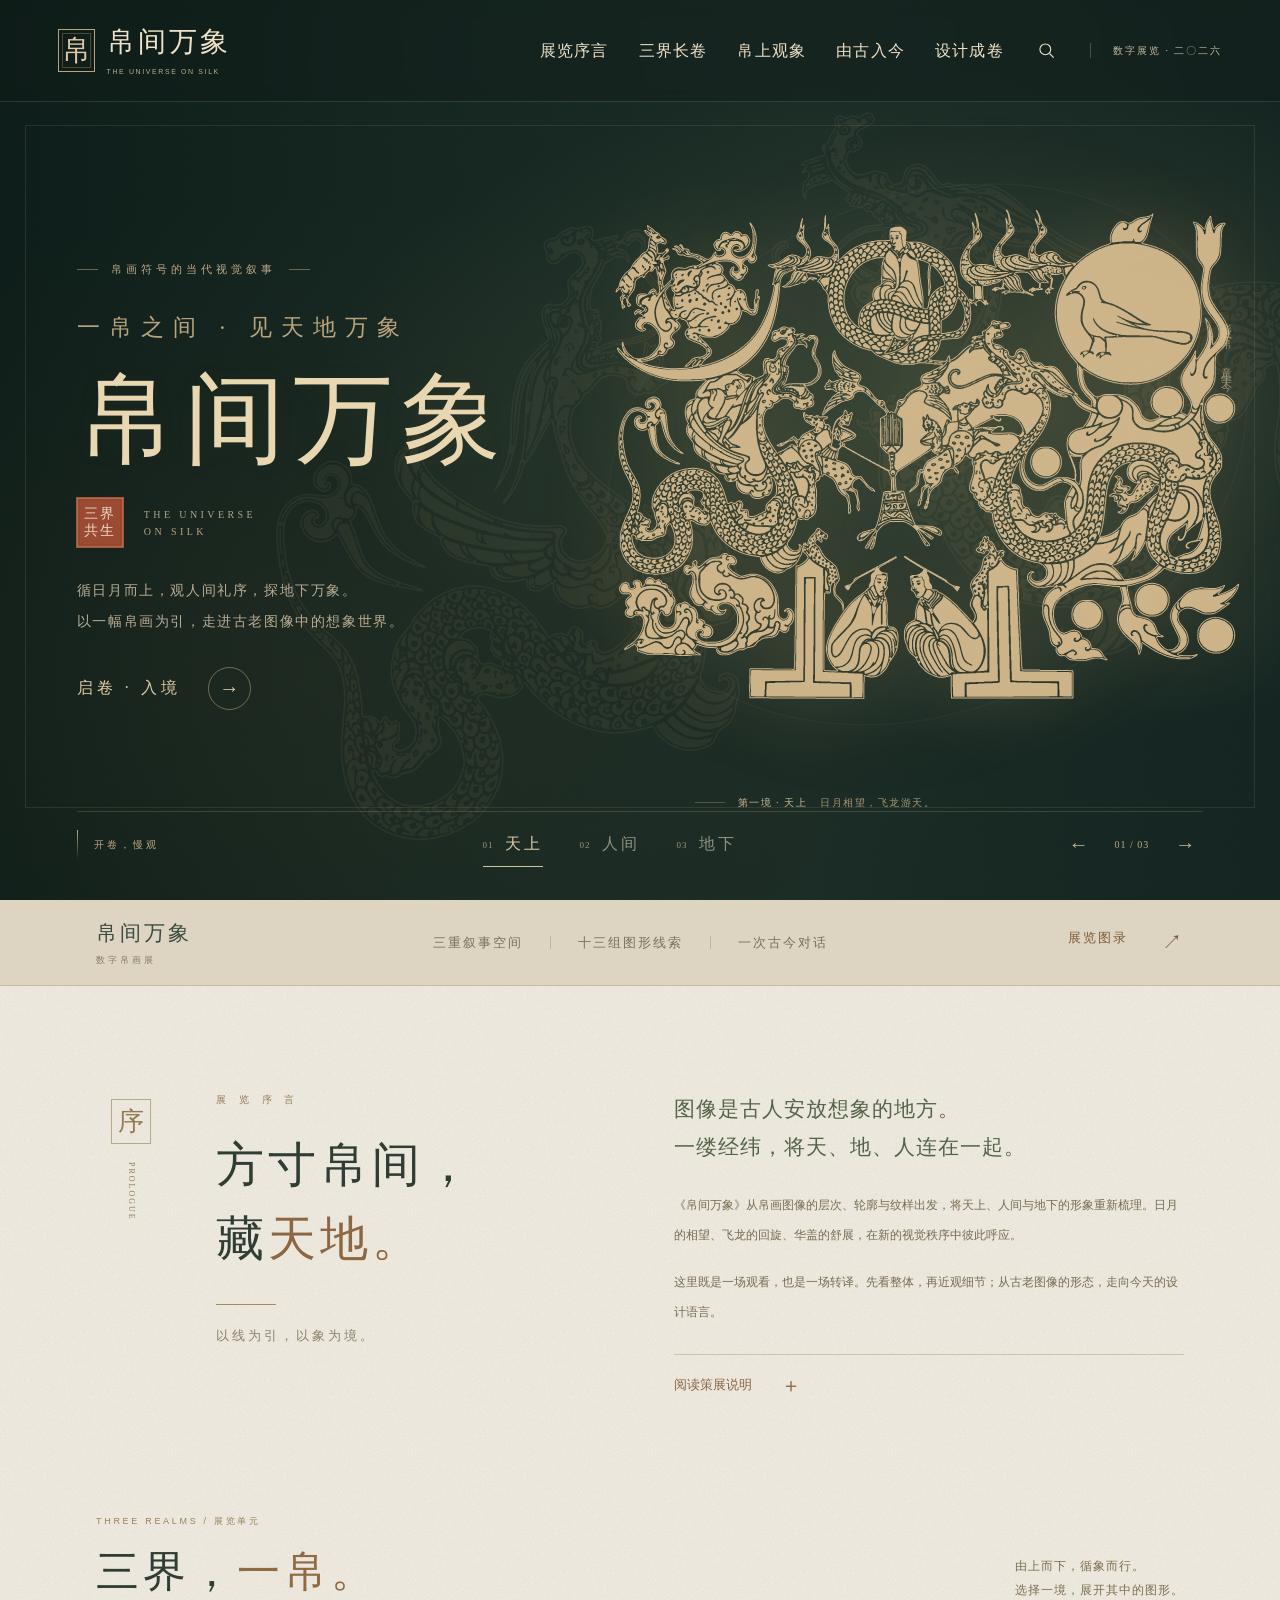
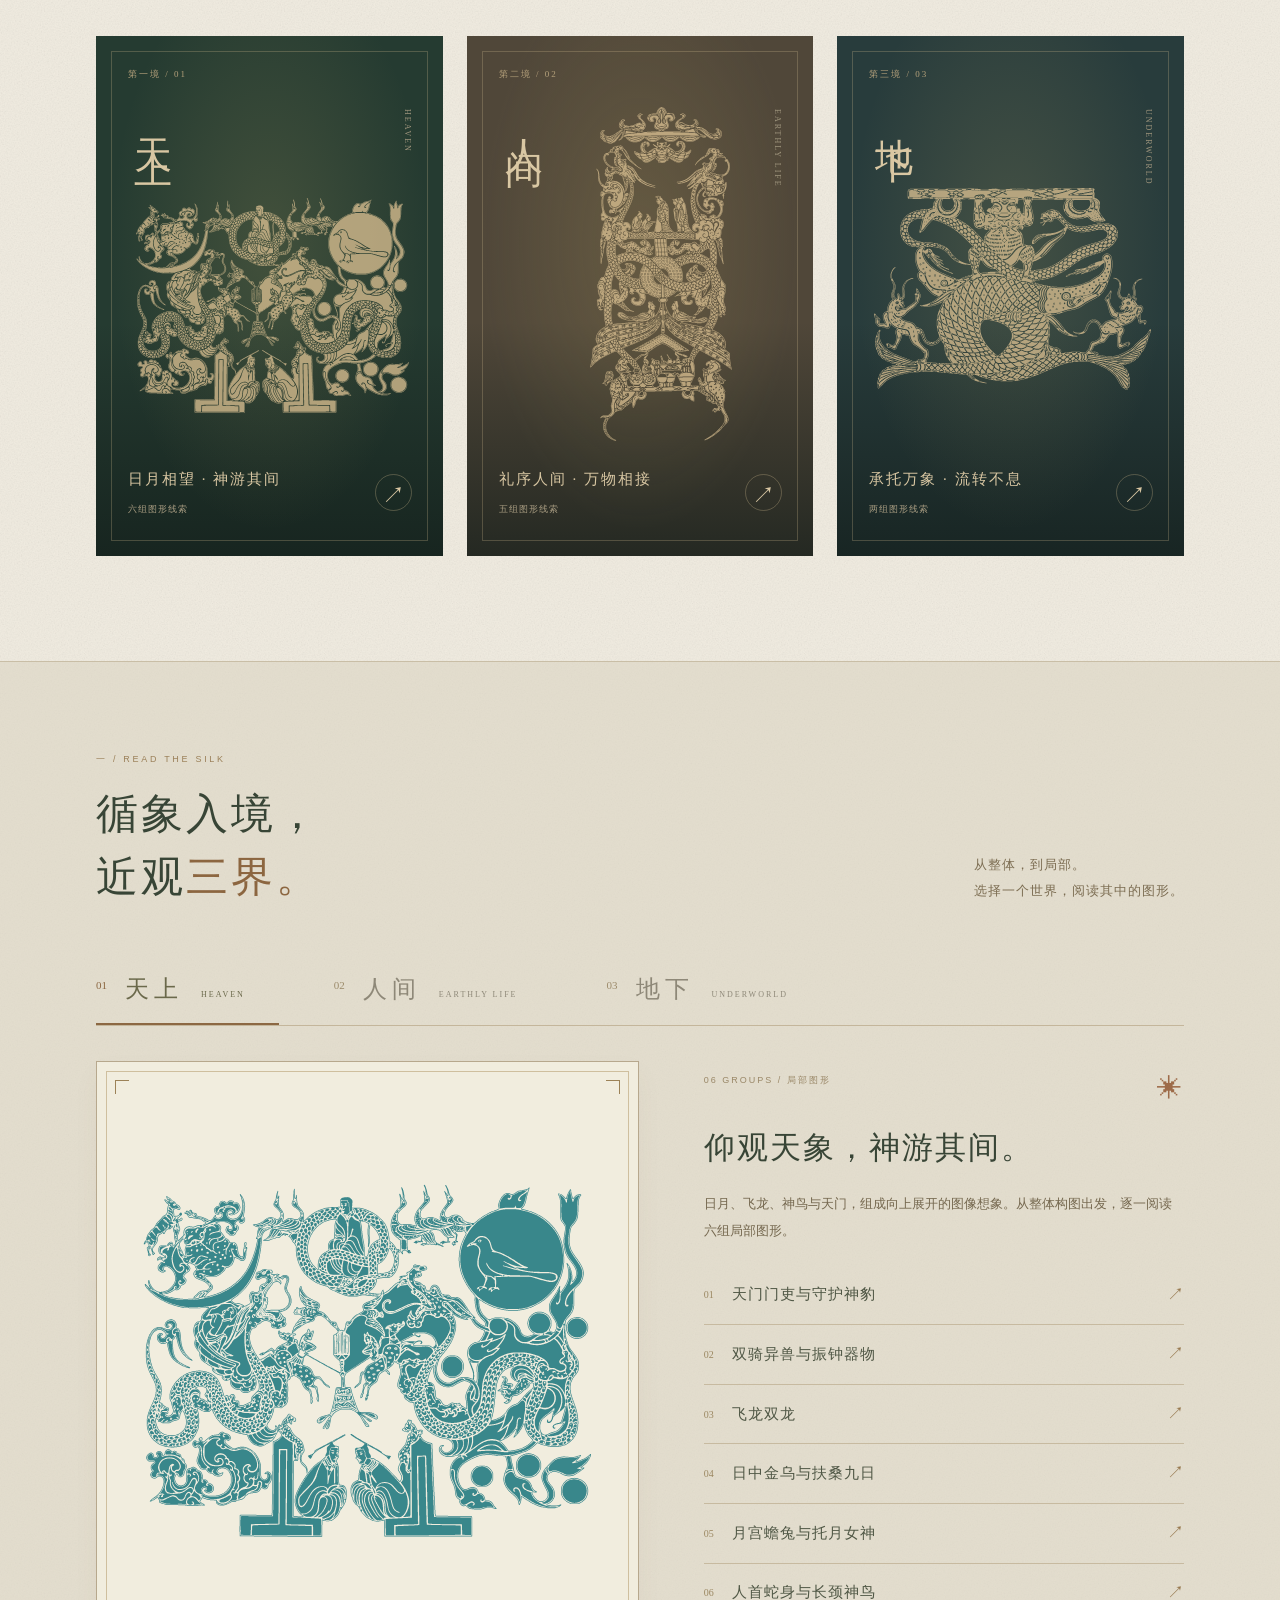
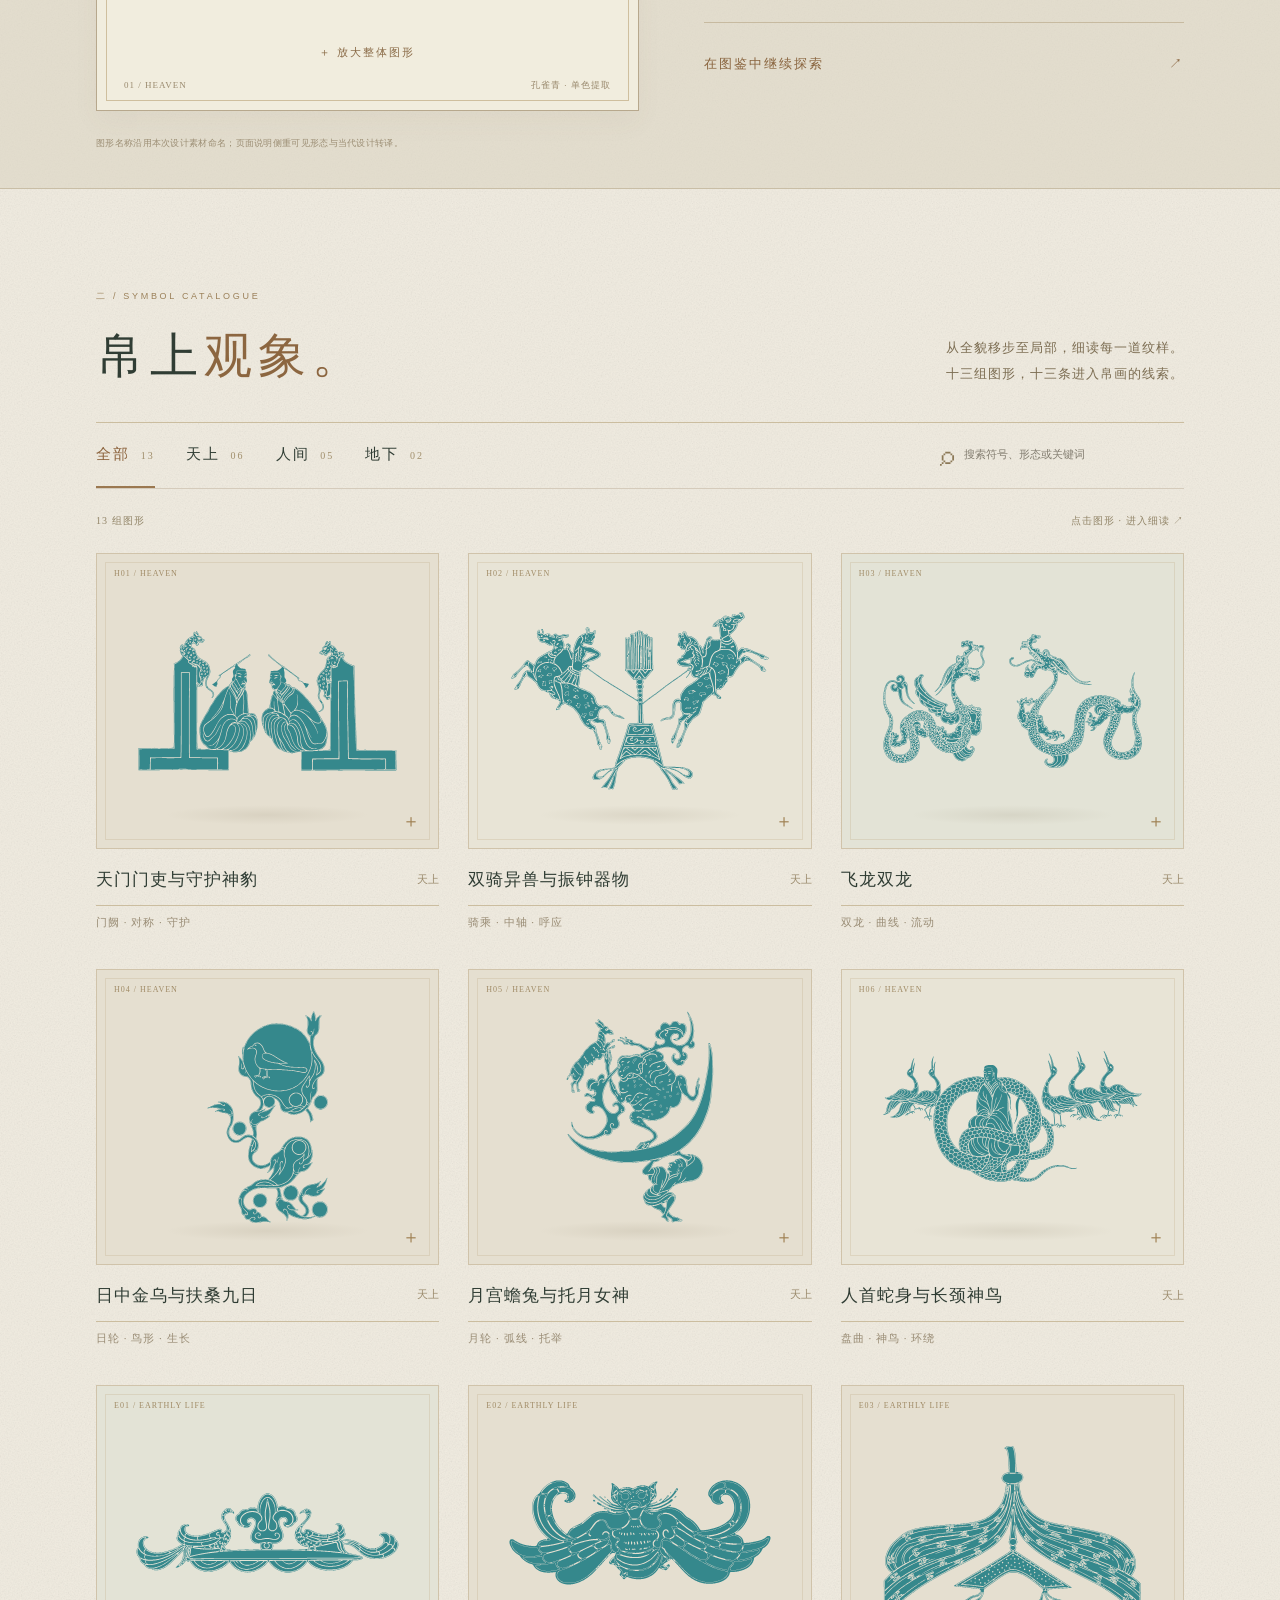
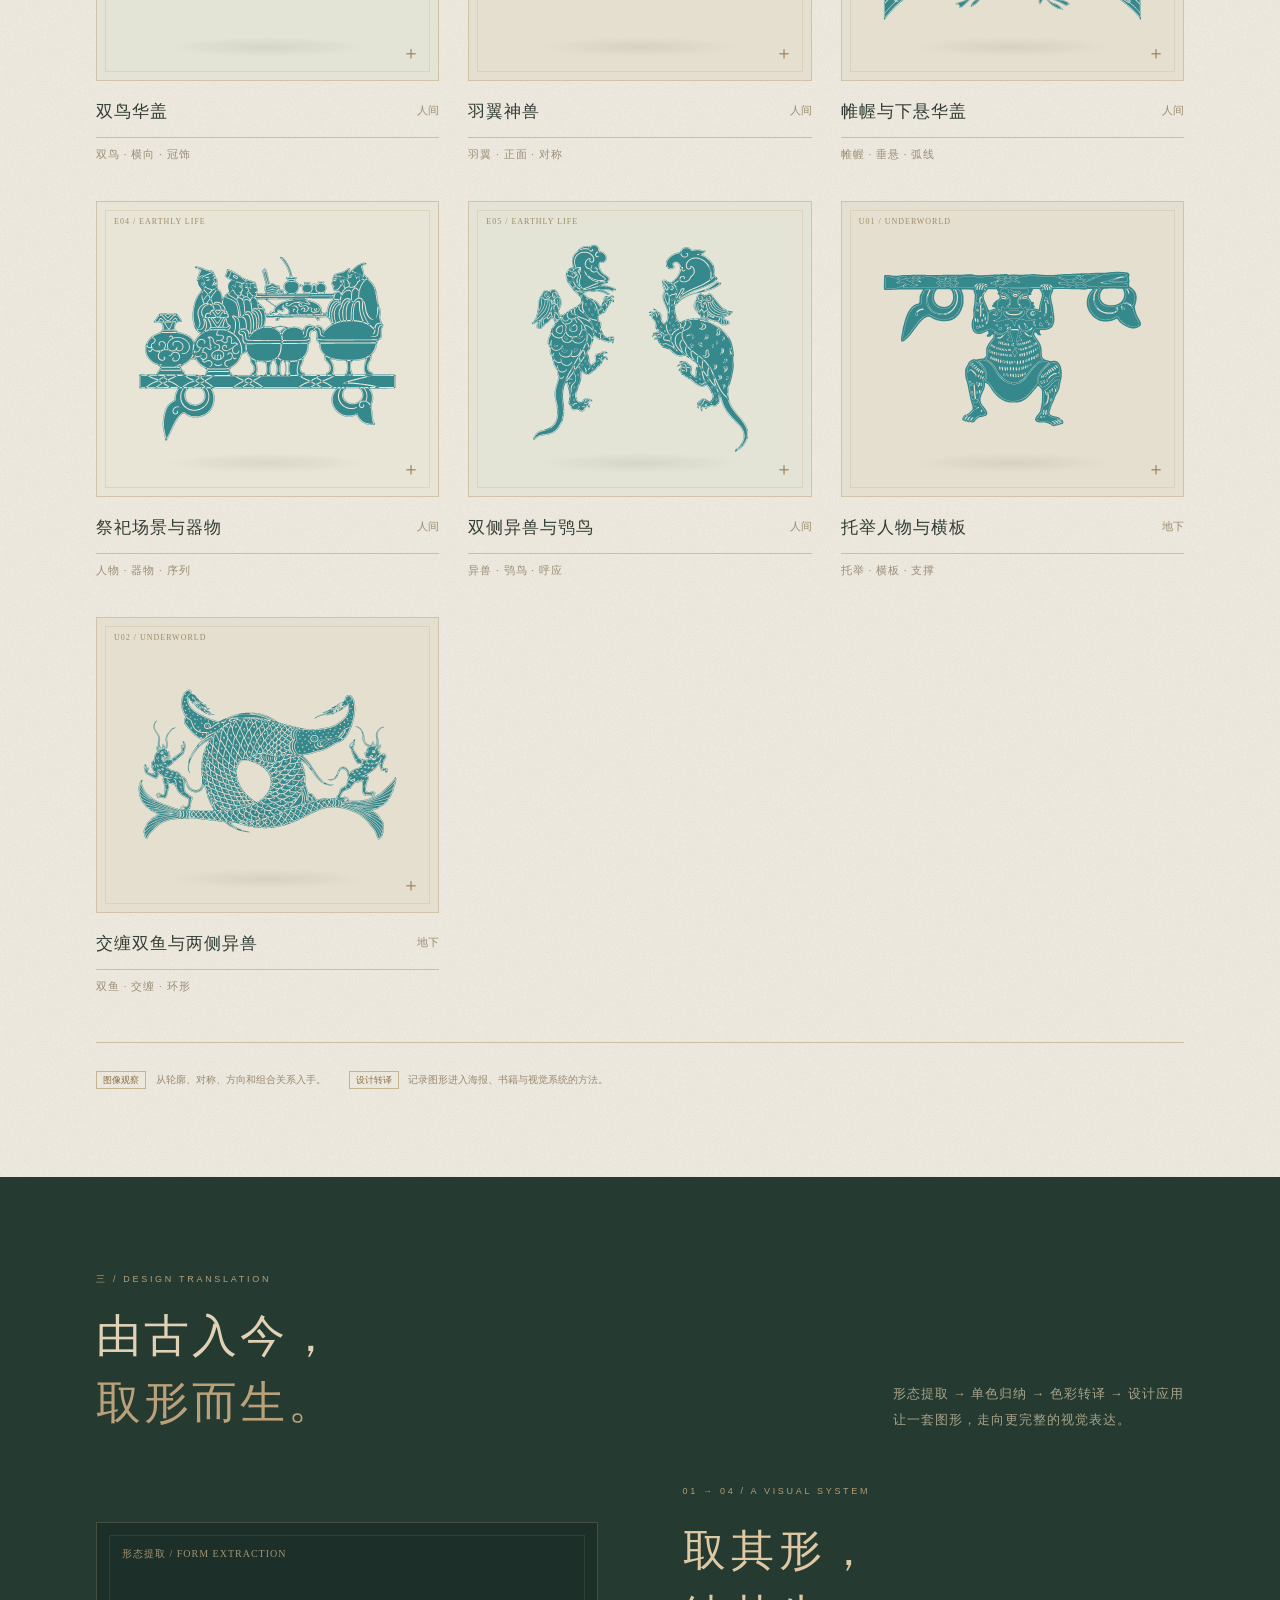
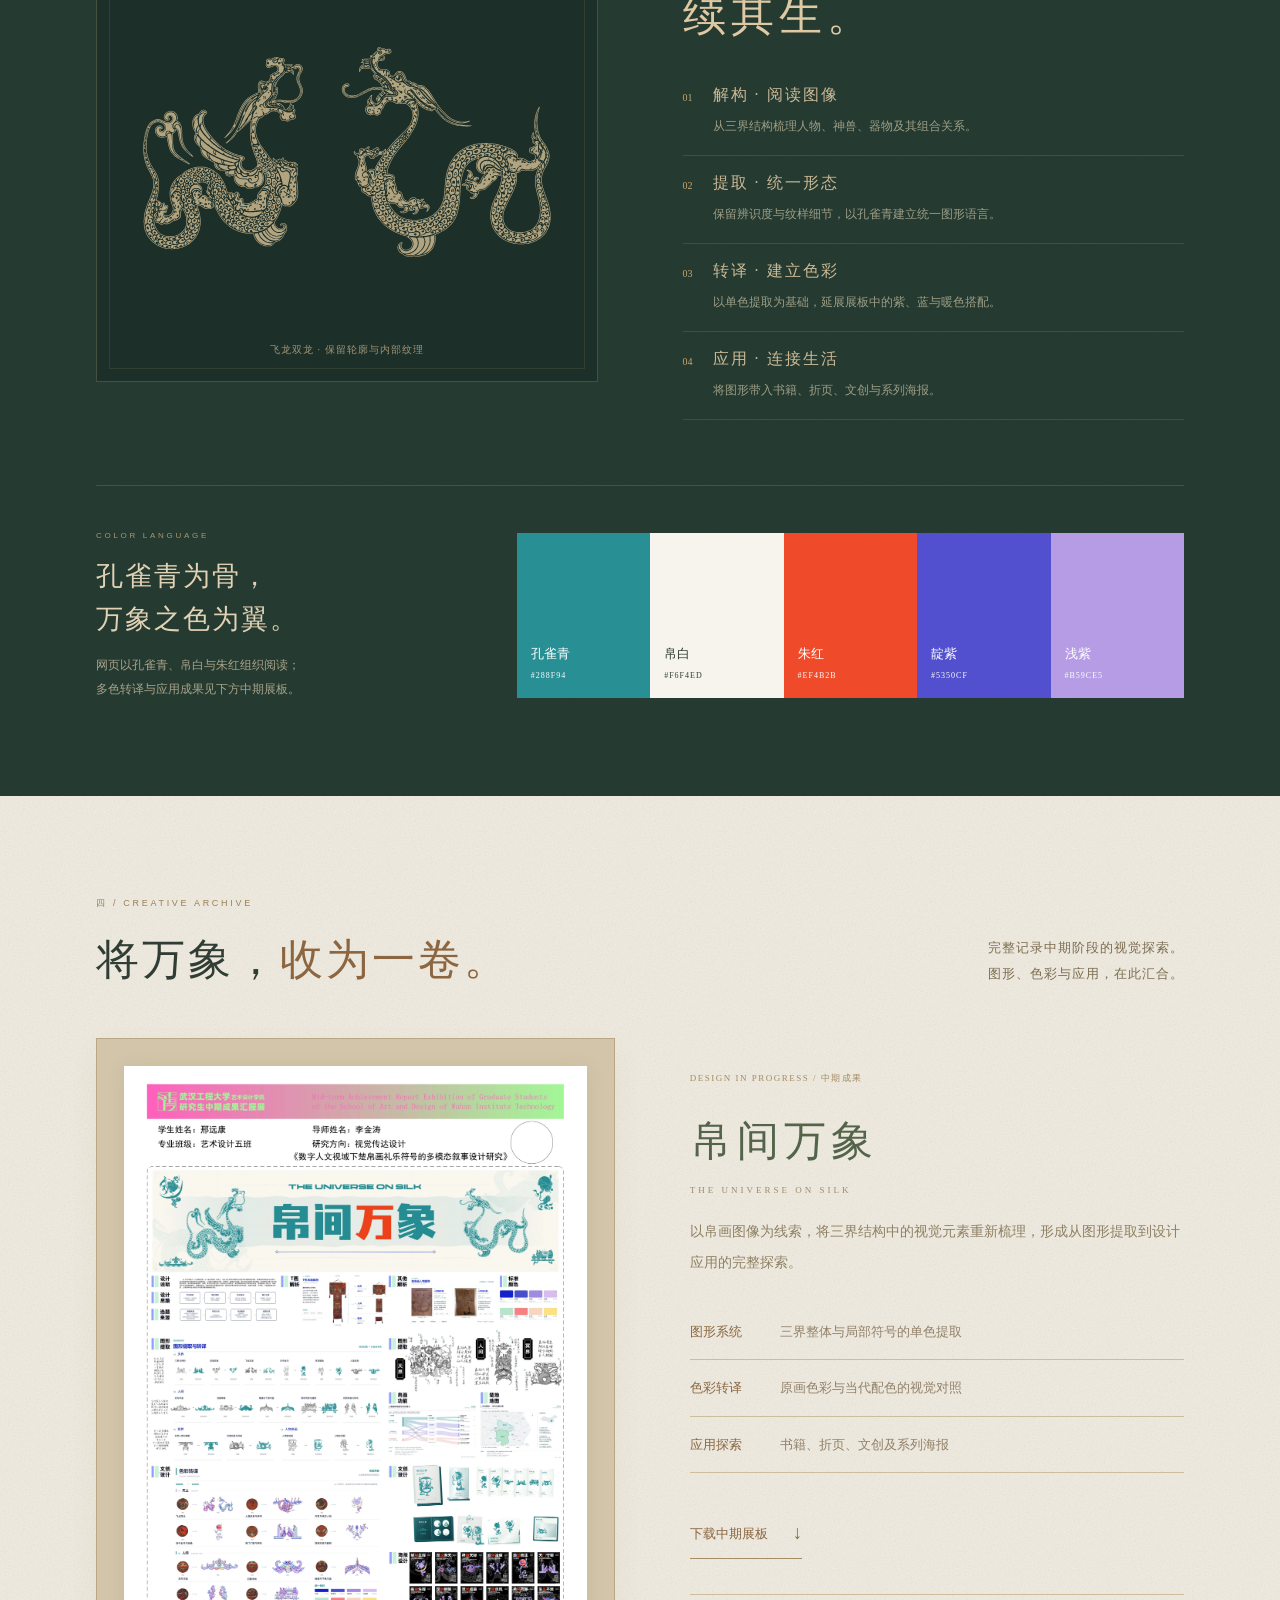
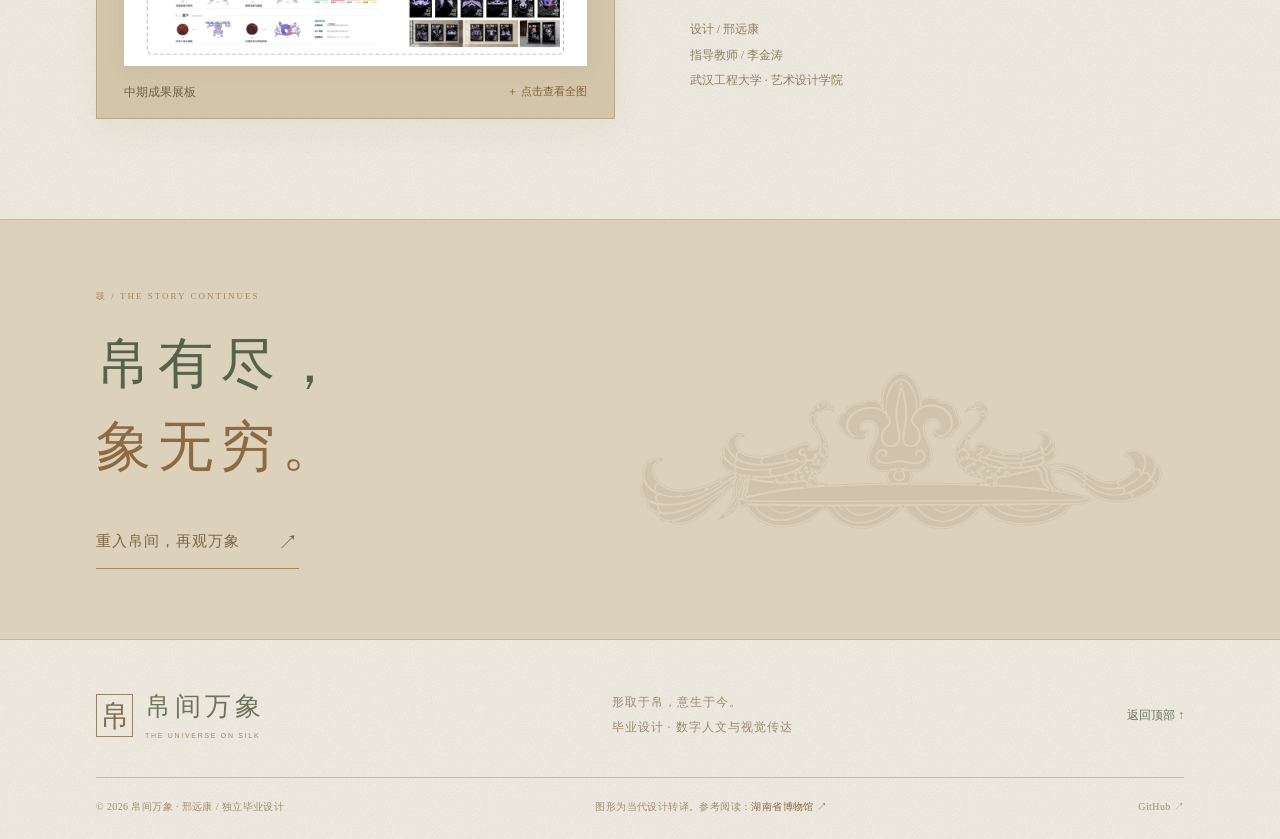
==== index.html @ cc42ffb1 "Recast Silk Universe as a museum-inspired cultural exhibition" ====
<!doctype html>
<html lang="zh-CN"><head><meta charset="UTF-8"><meta name="viewport" content="width=device-width, initial-scale=1"><meta name="theme-color" content="#172724"><meta name="description" content="帛间万象 THE UNIVERSE ON SILK——以天上、人间、地下为线索，探索帛画符号的当代视觉转译。三界导览、13组符号图鉴、设计研究与创作档案。"><title>帛间万象 · 三界共生 | 数字帛画展</title><link rel="icon" type="image/svg+xml" href="assets/favicon.svg"><link rel="stylesheet" href="styles.css?v=3"><script src="silk-data.js?v=3" defer></script><script src="app.js?v=3" defer></script><link rel="stylesheet" href="museum.css?v=3"><script src="museum.js?v=3" defer></script></head>
<body><a class="skip-link" href="#realms">跳转到三界导览</a>
<header class="header museum-header"><a class="brand" href="#home" aria-label="帛间万象首页"><span class="brand-mark" aria-hidden="true">帛</span><span>帛间万象<small>THE UNIVERSE ON SILK</small></span></a><nav class="nav" id="navigation" aria-label="主导航"><a href="#prologue">展览序言</a><a href="#realms">三界长卷</a><a href="#atlas">帛上观象</a><a href="#process">由古入今</a><a href="#archive">设计成卷</a></nav><button class="museum-search" type="button" aria-label="搜索符号图录"><svg viewBox="0 0 24 24" width="20" height="20" aria-hidden="true"><circle cx="10" cy="10" r="6.5" fill="none" stroke="currentColor" stroke-width="1.3"/><path d="m15 15 5 5" stroke="currentColor" stroke-width="1.3"/></svg></button><span class="edition-label">数字展览 · 二〇二六</span><button class="menu-toggle" aria-expanded="false" aria-controls="navigation" aria-label="打开导航" type="button"><span></span><span></span></button></header>
<main><section class="hero museum-hero" id="home" aria-labelledby="hero-title"><div class="hero-noise" aria-hidden="true"></div><div class="hero-pattern" aria-hidden="true"><img src="assets/silk/heaven-04.svg" alt=""></div><div class="museum-hero-inner"><div class="hero-copy"><p class="exhibition-kicker"><span></span> 帛画符号的当代视觉叙事 <span></span></p><p class="hero-overline">一帛之间 · 见天地万象</p><h1 id="hero-title">帛间万象</h1><div class="hero-subtitle"><span class="red-seal">三界<br>共生</span><span>THE UNIVERSE<br>ON SILK</span></div><p class="hero-description">循日月而上，观人间礼序，探地下万象。<br>以一幅帛画为引，走进古老图像中的想象世界。</p><a class="exhibition-enter" id="hero-enter" href="#realms"><span>启卷 · 入境</span><span class="round-arrow" aria-hidden="true">→</span></a></div><div class="stage-art" id="hero-stage-image"><div class="stage-mount" aria-hidden="true"></div><img id="exhibit-art" src="assets/silk/heaven-01.svg" alt="天上整体图形的古金色展陈演绎" width="2048" height="1639" fetchpriority="high"><div class="stage-caption"><span class="caption-rule"></span><span id="hero-caption-title">第一境 · 天上</span><span id="hero-caption-note">日月相望，飞龙游天。</span></div></div><span class="hero-side-note">形取于帛 · 意生于今</span><div class="hero-stage-bottom"><a class="scroll-cue" href="#prologue"><span class="scroll-stem" aria-hidden="true"></span><span>开卷，慢观</span></a><div class="hero-scenes" role="group" aria-label="切换首页展陈图形"><button data-hero-scene="heaven" aria-pressed="true" aria-controls="hero-stage-image" type="button"><b>01</b>天上<span></span></button><button data-hero-scene="earth" aria-pressed="false" aria-controls="hero-stage-image" type="button"><b>02</b>人间<span></span></button><button data-hero-scene="underworld" aria-pressed="false" aria-controls="hero-stage-image" type="button"><b>03</b>地下<span></span></button></div><div class="hero-paging"><button id="hero-prev" type="button" aria-label="上一幅展陈图形">←</button><span id="hero-position">01 / 03</span><button id="hero-next" type="button" aria-label="下一幅展陈图形">→</button></div></div></div></section>
<div class="visit-strip"><div class="wrap"><span class="strip-title">帛间万象 <small>数字帛画展</small></span><span>三重叙事空间</span><i></i><span>十三组图形线索</span><i></i><span>一次古今对话</span><a href="#atlas">展览图录 <span>↗</span></a></div></div>
<section class="prologue-section wrap" id="prologue" aria-labelledby="prologue-title"><div class="vertical-section-label"><span>序</span><small>PROLOGUE</small></div><div class="prologue-title"><p class="eyebrow">展 览 序 言</p><h2 id="prologue-title">方寸帛间，<br>藏<em>天地。</em></h2><span class="prologue-rule"></span><p>以线为引，以象为境。</p></div><div class="prologue-copy"><p class="lead">图像是古人安放想象的地方。<br>一缕经纬，将天、地、人连在一起。</p><p>《帛间万象》从帛画图像的层次、轮廓与纹样出发，将天上、人间与地下的形象重新梳理。日月的相望、飞龙的回旋、华盖的舒展，在新的视觉秩序中彼此呼应。</p><p>这里既是一场观看，也是一场转译。先看整体，再近观细节；从古老图像的形态，走向今天的设计语言。</p><details class="curator-note"><summary>阅读策展说明 <span aria-hidden="true">＋</span></summary><div><p>本展以你提供的三界整体图形、十三组局部图形和中期设计展板为内容基础。名称沿用设计素材；图形说明围绕可见的构图与形态展开。</p><p>古金色仅用于数字展厅的氛围演绎，图鉴与下载保留孔雀青单色设计。具体文化寓意、器物身份与历史解释，应结合原作及相关研究继续核验。</p><p>视觉参考：<a href="https://www.hnmuseum.com/" target="_blank" rel="noopener noreferrer">湖南省博物馆官网 ↗</a>。本网站为独立毕业设计展示。</p></div></details></div></section>
<section class="gates-section" aria-labelledby="gates-title"><div class="wrap"><div class="museum-section-head"><div><p class="eyebrow">THREE REALMS / 展览单元</p><h2 id="gates-title">三界，<em>一帛。</em></h2></div><p>由上而下，循象而行。<br>选择一境，展开其中的图形。</p></div><div class="exhibition-gates"><a class="exhibition-gate gate-heaven" href="#realms" data-enter-realm="heaven"><div class="gate-frame"></div><span class="gate-index">第一境 / 01</span><h3>天上</h3><span class="gate-en">HEAVEN</span><img src="assets/silk/heaven-01.svg" alt="天上整体图形" loading="lazy"><div class="gate-footer"><span>日月相望 · 神游其间<small>六组图形线索</small></span><span class="gate-arrow">↗</span></div></a><a class="exhibition-gate gate-earth" href="#realms" data-enter-realm="earth"><div class="gate-frame"></div><span class="gate-index">第二境 / 02</span><h3>人间</h3><span class="gate-en">EARTHLY LIFE</span><img src="assets/silk/earth-01.svg" alt="人间整体图形" loading="lazy"><div class="gate-footer"><span>礼序人间 · 万物相接<small>五组图形线索</small></span><span class="gate-arrow">↗</span></div></a><a class="exhibition-gate gate-underworld" href="#realms" data-enter-realm="underworld"><div class="gate-frame"></div><span class="gate-index">第三境 / 03</span><h3>地下</h3><span class="gate-en">UNDERWORLD</span><img src="assets/silk/underworld-01.svg" alt="地下整体图形" loading="lazy"><div class="gate-footer"><span>承托万象 · 流转不息<small>两组图形线索</small></span><span class="gate-arrow">↗</span></div></a></div></div></section>
<section class="realm-section" id="realms" aria-labelledby="realm-heading"><div class="wrap"><div class="section-head light"><div><p class="eyebrow">一 / READ THE SILK</p><h2 id="realm-heading">循象入境，<br>近观<em>三界。</em></h2></div><p>从整体，到局部。<br>选择一个世界，阅读其中的图形。</p></div><div class="realm-tabs" role="tablist" aria-label="选择叙事层级"></div><div class="realm-layout" id="realm-panel" role="tabpanel"><div class="realm-image"><span class="image-corner corner-tl"></span><span class="image-corner corner-tr"></span><button class="realm-whole" id="realm-whole" type="button" aria-label="放大整体图形"><img id="realm-art" src="assets/silk/heaven-01.svg" alt="天上整体图形" loading="lazy"><span>＋ 放大整体图形</span></button><div class="realm-image-foot"><span id="realm-image-label">01 / HEAVEN</span><span>孔雀青 · 单色提取</span></div></div><div class="realm-info"><div class="realm-heading-row"><span id="realm-count">06 GROUPS</span><span class="tiny-star">✳</span></div><h3 id="realm-title">仰观天象，神游其间。</h3><p id="realm-description"></p><div class="realm-parts" aria-label="当前层级的局部图形"></div><a class="realm-atlas-link" href="#atlas" id="view-realm-atlas">在图鉴中继续探索 <span>↗</span></a></div></div><p class="realm-footnote">图形名称沿用本次设计素材命名；页面说明侧重可见形态与当代设计转译。</p></div></section>
<section class="atlas-section wrap" id="atlas" aria-labelledby="atlas-heading"><div class="section-head"><div><p class="eyebrow">二 / SYMBOL CATALOGUE</p><h2 id="atlas-heading">帛上<em>观象。</em></h2></div><p>从全貌移步至局部，细读每一道纹样。<br>十三组图形，十三条进入帛画的线索。</p></div><div class="atlas-toolbar"><div class="filters" role="group" aria-label="筛选符号"><button data-filter="all" aria-pressed="true" type="button">全部 <small>13</small></button><button data-filter="heaven" aria-pressed="false" type="button">天上 <small>06</small></button><button data-filter="earth" aria-pressed="false" type="button">人间 <small>05</small></button><button data-filter="underworld" aria-pressed="false" type="button">地下 <small>02</small></button></div><label class="search"><span aria-hidden="true">⌕</span><input type="search" id="symbol-search" aria-label="搜索符号名称或特征" placeholder="搜索符号、形态或关键词" autocomplete="off"></label></div><div class="atlas-status"><span id="result-count" aria-live="polite">13 组图形</span><span>点击图形 · 进入细读 ↗</span></div><div class="symbol-grid"></div><div class="empty-state" hidden><span>没有找到对应的图形。</span><button id="clear-search" type="button">清除筛选，查看全部 →</button></div><p class="atlas-note"><span>图像观察</span> 从轮廓、对称、方向和组合关系入手。 <span>设计转译</span> 记录图形进入海报、书籍与视觉系统的方法。</p></section>
<section class="process-section" id="process" aria-labelledby="process-heading"><div class="wrap"><div class="section-head"><div><p class="eyebrow">三 / DESIGN TRANSLATION</p><h2 id="process-heading">由古入今，<br><em>取形而生。</em></h2></div><p>形态提取 → 单色归纳 → 色彩转译 → 设计应用<br>让一套图形，走向更完整的视觉表达。</p></div><div class="process-feature"><div class="process-art"><span class="mini-label">形态提取 / FORM EXTRACTION</span><img src="assets/silk/heaven-04.svg" alt="飞龙双龙的孔雀青形态提取" loading="lazy"><span class="graphic-caption">飞龙双龙 · 保留轮廓与内部纹理</span></div><div class="process-copy"><p class="eyebrow">01 → 04 / A VISUAL SYSTEM</p><h3>取其形，<br>续其生。</h3><ol class="process-steps"><li><b>01</b><div><h4>解构 · 阅读图像</h4><p>从三界结构梳理人物、神兽、器物及其组合关系。</p></div></li><li><b>02</b><div><h4>提取 · 统一形态</h4><p>保留辨识度与纹样细节，以孔雀青建立统一图形语言。</p></div></li><li><b>03</b><div><h4>转译 · 建立色彩</h4><p>以单色提取为基础，延展展板中的紫、蓝与暖色搭配。</p></div></li><li><b>04</b><div><h4>应用 · 连接生活</h4><p>将图形带入书籍、折页、文创与系列海报。</p></div></li></ol></div></div><div class="color-system"><div><p class="eyebrow">COLOR LANGUAGE</p><h3>孔雀青为骨，<br>万象之色为翼。</h3><p>网页以孔雀青、帛白与朱红组织阅读；<br>多色转译与应用成果见下方中期展板。</p></div><div class="swatches"><div style="--swatch:#288f94"><span>孔雀青</span><small>#288F94</small></div><div style="--swatch:#f6f4ed" class="paper-swatch"><span>帛白</span><small>#F6F4ED</small></div><div style="--swatch:#ef4b2b"><span>朱红</span><small>#EF4B2B</small></div><div style="--swatch:#5350cf"><span>靛紫</span><small>#5350CF</small></div><div style="--swatch:#b59ce5"><span>浅紫</span><small>#B59CE5</small></div></div></div></div></section>
<section class="archive-section wrap" id="archive" aria-labelledby="archive-heading"><div class="section-head"><div><p class="eyebrow">四 / CREATIVE ARCHIVE</p><h2 id="archive-heading">将万象，<em>收为一卷。</em></h2></div><p>完整记录中期阶段的视觉探索。<br>图形、色彩与应用，在此汇合。</p></div><div class="archive-layout"><button class="board-preview" id="open-board" type="button"><div class="board-window"><img src="assets/silk/exhibition-preview.webp" alt="帛间万象研究生中期成果展板，包含图形提取、色彩转译、文创及海报" loading="lazy"></div><span>中期成果展板 <i>＋ 点击查看全图</i></span></button><div class="archive-copy"><span class="archive-tag">DESIGN IN PROGRESS / 中期成果</span><h3>帛间万象<br><small>THE UNIVERSE ON SILK</small></h3><p>以帛画图像为线索，将三界结构中的视觉元素重新梳理，形成从图形提取到设计应用的完整探索。</p><dl class="archive-list"><div><dt>图形系统</dt><dd>三界整体与局部符号的单色提取</dd></div><div><dt>色彩转译</dt><dd>原画色彩与当代配色的视觉对照</dd></div><div><dt>应用探索</dt><dd>书籍、折页、文创及系列海报</dd></div></dl><a class="inline-link" href="assets/silk/exhibition-board.jpg" download="帛间万象-中期成果展板.jpg">下载中期展板 <span>↓</span></a><p class="archive-credit">设计 / 邢远康<br>指导教师 / 李金涛<br>武汉工程大学 · 艺术设计学院</p></div></div></section>
<section class="closing"><div class="wrap"><p class="eyebrow">跋 / THE STORY CONTINUES</p><h2>帛有尽，<br><em>象无穷。</em></h2><a href="#atlas" class="button">重入帛间，再观万象 <span>↗</span></a><img src="assets/silk/earth-02.svg" alt="" aria-hidden="true" loading="lazy"></div></section></main>
<footer class="footer wrap museum-footer"><a class="brand" href="#home"><span class="brand-mark" aria-hidden="true">帛</span><span>帛间万象<small>THE UNIVERSE ON SILK</small></span></a><p>形取于帛，意生于今。<br>毕业设计 · 数字人文与视觉传达</p><a href="#home">返回顶部 ↑</a><div class="footer-bottom"><span>© 2026 帛间万象 · 邢远康 / 独立毕业设计</span><span>图形为当代设计转译。参考阅读：<a href="https://www.hnmuseum.com/" target="_blank" rel="noopener noreferrer">湖南省博物馆 ↗</a></span><a href="https://github.com/sun777kkk/yulong-rujing" target="_blank" rel="noopener noreferrer">GitHub ↗</a></div></footer>
<dialog id="detail-dialog" aria-labelledby="detail-title"><div class="dialog-top"><span id="detail-kicker">SYMBOL / 图形细读</span><button class="close-dialog" type="button" aria-label="关闭详情">关闭 ×</button></div><div class="dialog-body"><div class="detail-visual"><div class="zoom-viewport"><img id="detail-image" src="assets/silk/heaven-04.svg" alt=""></div><div class="zoom-controls"><button type="button" id="zoom-out" aria-label="缩小图形">−</button><output id="zoom-level">100%</output><button type="button" id="zoom-in" aria-label="放大图形">＋</button><button type="button" id="zoom-reset">复位</button></div><p class="zoom-hint">放大后可在图像区域滚动查看细节</p></div><div class="detail-copy"><p class="eyebrow" id="detail-realm"></p><h2 id="detail-title"></h2><p id="detail-tags"></p><div id="detail-analysis"><h3>图像观察</h3><p id="detail-observation"></p><h3>设计转译</h3><p id="detail-translation"></p></div><p class="detail-note" id="detail-note">名称沿用设计素材。形态说明为图像观察，转译为当代设计思路。</p><a class="button" id="detail-download" download>下载 SVG <span>↓</span></a><div class="detail-paging"><button type="button" id="prev-symbol">← 上一个</button><span id="detail-position"></span><button type="button" id="next-symbol">下一个 →</button></div></div></div></dialog>
<noscript><div class="no-script">请启用浏览器 JavaScript 以使用三界切换、图鉴搜索与放大功能。你仍可浏览设计说明与中期展板。</div></noscript></body></html>
---- styles.css ----
@charset "UTF-8";
:root{--paper:#f6f4ed;--ink:#203c3c;--teal:#288f94;--red:#ef4b2b;--muted:#73807b;--line:#d9dfd7;--deep:#143c3c;--sans:"Microsoft YaHei","PingFang SC",Arial,sans-serif;--serif:"SimSun","Songti SC",serif;scroll-behavior:smooth;scroll-padding-top:100px;color-scheme:light}*{box-sizing:border-box}body{margin:0;font:14px/1.8 var(--sans);background:var(--paper);color:var(--ink)}body.modal-open{overflow:hidden}button,input,a{-webkit-tap-highlight-color:transparent}button,input{font:inherit}button{cursor:pointer;color:inherit}a{color:inherit;text-decoration:none}button:focus-visible,a:focus-visible,input:focus-visible{outline:2px solid var(--red);outline-offset:5px}button{touch-action:manipulation}button:disabled{opacity:.35;cursor:default}img{display:block;max-width:100%}h1,h2,h3,h4,p{margin:0}h2,h3,h4{font-weight:500}em{font-style:normal;color:var(--teal)}.wrap{width:min(1320px,88%);margin-inline:auto}.eyebrow{font:10px/1.7 Arial,var(--sans);letter-spacing:2.4px}.header{height:90px;display:flex;align-items:center;justify-content:space-between;gap:30px;padding:0 4%;background:#f6f4edf5;backdrop-filter:blur(16px);position:sticky;top:0;z-index:15;border-bottom:1px solid var(--line)}.brand{display:flex;gap:12px;align-items:center;flex-shrink:0}.brand>span:last-child{font-size:20px;font-weight:700;letter-spacing:3px;line-height:1.2}.brand small{display:block;font:7px/1.5 Arial,sans-serif;letter-spacing:1.7px;margin-top:7px}.brand-mark{font:30px/1 var(--serif);height:43px;width:37px;border:1px solid var(--teal);color:var(--teal);display:grid;place-items:center}.nav{display:flex;gap:34px;font-size:12px;letter-spacing:1px}.nav a{position:relative;padding:15px 0}.nav a:after{content:"";height:1px;background:var(--teal);position:absolute;left:0;right:100%;bottom:6px;transition:right .25s}.nav a:hover:after,.nav a.active:after{right:0}.nav a.active{color:var(--teal)}.header-link{font-size:12px;color:var(--teal);display:flex;gap:30px;align-items:center}.header-link span{font-size:25px}.menu-toggle{display:none;border:0;background:none;width:42px;height:42px}.menu-toggle span{display:block;width:22px;height:1px;background:var(--ink);margin:7px auto}.skip-link{position:fixed;top:-90px;left:10px;z-index:99;background:var(--ink);color:white;padding:12px}.skip-link:focus{top:12px}.hero-top{display:flex;justify-content:space-between;align-items:center;padding:25px 0;font-size:10px;letter-spacing:1.5px;color:var(--muted)}.hero-top>span:first-child{display:flex;align-items:center;gap:9px}.status-dot{width:6px;height:6px;border-radius:50%;background:var(--teal)}.hero-body{display:grid;grid-template-columns:.88fr 1.12fr;min-height:645px;align-items:center;gap:22px}.hero-copy{padding:25px 0 38px}.hero-copy .eyebrow{color:var(--teal);font-size:9px;letter-spacing:3px}.hero h1{font-size:clamp(100px,10vw,149px);font-weight:900;line-height:1.04;letter-spacing:3px;margin:21px 0 27px;color:var(--teal);position:relative;white-space:nowrap}.hero h1 em{color:var(--red)}.title-seal{display:inline-block;border:1px solid var(--red);color:var(--red);font:13px/1.6 var(--serif);letter-spacing:2px;padding:7px 6px;vertical-align:middle;margin:20px 0 0 22px;transform:rotate(-6deg)}.hero-poem{font:22px/1.7 var(--serif);letter-spacing:2px}.hero-description{font-size:12px;line-height:2.1;color:var(--muted);margin-top:15px}.hero-actions{display:flex;gap:28px;align-items:center;margin-top:27px}.button{display:inline-flex;align-items:center;justify-content:space-between;gap:30px;background:var(--teal);color:white;padding:13px 21px;font-size:12px;letter-spacing:1px;border:0;min-height:49px;transition:background .2s,transform .2s}.button span{font-size:20px;line-height:1}.button:hover{background:var(--deep);transform:translateY(-2px)}.inline-link{display:inline-flex;align-items:center;gap:25px;border-bottom:1px solid var(--teal);padding:8px 0;font-size:11px}.inline-link span{font-size:19px}.hero-art{position:relative;height:610px;display:flex;align-items:center;justify-content:center;isolation:isolate}.hero-art>img{width:100%;height:88%;object-fit:contain;position:relative;z-index:1;transition:transform .8s}.hero-art:hover>img{transform:translateY(-5px)}.orbit{position:absolute;border:1px solid #288f9424;border-radius:50%;width:90%;aspect-ratio:1;z-index:-1}.orbit-two{width:76%;border-style:dashed;transform:rotate(30deg)}.orbit-one:before,.orbit-one:after{content:"";position:absolute;width:7px;height:7px;background:var(--red);border:4px solid var(--paper);box-sizing:content-box;border-radius:50%;top:22%;left:7%}.orbit-one:after{top:auto;left:auto;bottom:9%;right:18%;background:var(--teal)}.orbit-label{position:absolute;font-size:9px;color:var(--muted);letter-spacing:3px}.label-top{top:16px;right:20px}.art-index{position:absolute;left:0;top:45px;font-size:10px;color:var(--teal);letter-spacing:1px;writing-mode:vertical-rl}.art-note{position:absolute;right:-20px;bottom:110px;font:12px/2 var(--serif);writing-mode:vertical-rl;letter-spacing:5px;color:var(--teal)}.hero-art-caption{position:absolute;left:20px;right:0;bottom:0;display:flex;align-items:center;gap:12px;font-size:8px;letter-spacing:1px;color:var(--muted)}.cross{font-size:25px;color:var(--teal);font-weight:200}.hero-art-caption a{margin-left:auto;border:1px solid var(--line);width:38px;height:38px;display:grid;place-items:center;color:var(--teal);font-size:18px;border-radius:50%}.hero-bottom{border-top:1px solid var(--line);margin-top:28px;height:85px;display:flex;align-items:center;justify-content:space-between;font-size:10px;color:var(--muted);letter-spacing:1px}.scroll-cue{display:flex;gap:28px;align-items:center}.hero-stat{display:flex;align-items:center;gap:12px}.hero-stat b{font:25px/1 Arial;color:var(--teal);margin-left:35px}.hero-stat b:first-child{margin-left:0}.hero-stat span{font-size:9px}.folio{font-size:8px}.ribbon{display:flex;align-items:center;justify-content:space-around;gap:30px;background:var(--teal);color:var(--paper);padding:19px 4%;font-size:12px;letter-spacing:2px;overflow:hidden;white-space:nowrap}.ribbon i{font-size:24px;line-height:1;font-style:normal}.section-head{display:flex;justify-content:space-between;align-items:flex-end;gap:35px;margin-bottom:46px}.section-head .eyebrow{color:var(--teal);margin-bottom:16px}.section-head h2{font-size:42px;line-height:1.45;letter-spacing:1px}.section-head>p{font-size:12px;line-height:2.1;color:var(--muted);padding-bottom:5px}.realm-section{background:var(--deep);color:var(--paper);padding:100px 0 38px}.light .eyebrow{color:#89bab5}.light>p{color:#a4bebb}.realm-tabs{display:flex;border-bottom:1px solid #ffffff2d;margin-top:45px}.realm-tabs button{background:none;border:0;border-bottom:2px solid transparent;color:#a4bebb;display:flex;align-items:baseline;gap:17px;padding:18px 34px 18px 0;margin-right:60px}.realm-tabs button span{font-size:23px;letter-spacing:3px}.realm-tabs button small{font:9px Arial;letter-spacing:2px}.realm-tabs button b{font:10px Arial;align-self:flex-start;padding-top:6px;font-weight:400;color:#82a7a5}.realm-tabs button[aria-selected=true]{color:var(--paper);border-color:#e4b898}.realm-tabs button[aria-selected=true] b{color:#e4b898}.realm-layout{display:grid;grid-template-columns:1.13fr 1fr;gap:65px;padding-top:40px;align-items:start}.realm-image{height:650px;position:relative;background:var(--paper);color:var(--teal);padding:25px 32px 48px}.realm-whole{display:flex;width:100%;height:100%;align-items:center;justify-content:center;flex-direction:column;background:none;border:0;padding:0}.realm-whole img{width:100%;height:94%;object-fit:contain;transition:transform .6s}.realm-whole:hover img{transform:scale(1.025)}.realm-whole>span{font-size:10px;margin-top:14px;letter-spacing:1px}.realm-image-foot{position:absolute;left:27px;right:27px;bottom:17px;display:flex;justify-content:space-between;gap:12px;font-size:8px;color:var(--muted);letter-spacing:1px}.image-corner{position:absolute;width:14px;height:14px;border-top:1px solid var(--teal);top:18px}.corner-tl{left:18px;border-left:1px solid var(--teal)}.corner-tr{right:18px;border-right:1px solid var(--teal)}.realm-info{padding:8px 0}.realm-heading-row{display:flex;justify-content:space-between;color:#93b6b0;font:9px Arial;letter-spacing:2px;margin-bottom:20px}.tiny-star{font-size:25px;color:#e1af94}.realm-info h3{font:28px/1.5 var(--serif);margin-bottom:17px;letter-spacing:1px}.realm-info>p{color:#a4bebb;font-size:12px;line-height:2.1;max-width:440px;margin-bottom:26px}.realm-part{display:flex;align-items:center;gap:20px;justify-content:space-between;background:none;border:0;border-bottom:1px solid #ffffff26;color:var(--paper);width:100%;text-align:left;padding:14px 0;min-height:57px}.realm-part:hover{color:#e7b89d}.realm-part .part-num{font:10px Arial;color:#82a7a5;flex-shrink:0}.realm-part strong{font-weight:400;font-size:13px;margin-right:auto}.realm-part>span:last-child{font-size:19px}.realm-atlas-link{display:flex;justify-content:space-between;font-size:11px;color:#e7b89d;margin-top:25px;padding-top:8px}.realm-footnote{font-size:9px;color:#92b1ac;margin-top:30px;letter-spacing:.3px}.atlas-section{padding-block:110px 80px}.atlas-toolbar{display:flex;justify-content:space-between;align-items:center;border-block:1px solid var(--line);gap:25px}.filters{display:flex;gap:27px}.filters button{border:0;border-bottom:2px solid transparent;background:none;padding:18px 0;font-size:13px;white-space:nowrap}.filters small{font:9px Arial;color:var(--muted);margin-left:5px}.filters [aria-pressed=true]{border-color:var(--teal);color:var(--teal)}.search{display:flex;gap:10px;align-items:center}.search>span{font-size:28px;color:var(--teal);line-height:1}.search input{background:transparent;border:0;border-radius:0;padding:12px 0;width:220px;color:var(--ink);font-size:11px;outline-offset:3px}.search input::placeholder{color:var(--muted)}.atlas-status{display:flex;justify-content:space-between;font-size:9px;color:var(--muted);letter-spacing:1px;margin:25px 0 18px}.symbol-grid{display:grid;grid-template-columns:repeat(3,1fr);gap:36px 28px}.symbol-item{background:none;border:0;padding:0;text-align:left;min-width:0;display:block}.symbol-image{position:relative;aspect-ratio:1.25;background:#ebece2;display:flex;align-items:center;justify-content:center;overflow:hidden}.symbol-image img{width:82%;height:78%;object-fit:contain;transition:transform .6s}.symbol-item:hover img{transform:scale(1.07)}.symbol-image>span{position:absolute;left:17px;top:15px;font:8px Arial;letter-spacing:1.5px;color:#70847d}.symbol-image .symbol-zoom{position:absolute;bottom:15px;right:17px;color:var(--teal);font:18px Arial;top:auto;left:auto}.symbol-item:nth-child(4n+2) .symbol-image{background:#e6ece6}.symbol-item:nth-child(4n+3) .symbol-image{background:#edeee8}.symbol-text{display:flex;align-items:center;justify-content:space-between;gap:12px;padding:15px 0 12px;border-bottom:1px solid var(--line)}.symbol-text h3{font-size:14px;font-weight:400;line-height:1.6}.symbol-text small{font-size:9px;color:var(--muted)}.symbol-item>p{font-size:10px;letter-spacing:.5px;color:var(--muted);margin-top:7px}.atlas-note{border-top:1px solid var(--line);padding-top:25px;margin-top:45px;color:var(--muted);font-size:10px;line-height:2.4}.atlas-note span{font-size:9px;border:1px solid #bacfc6;color:var(--teal);padding:3px 6px;margin-inline:0 7px}.atlas-note span:nth-child(2){margin-left:20px}.empty-state{padding:80px 20px;text-align:center;color:var(--muted)}.empty-state button{display:block;margin:18px auto;background:none;border:0;color:var(--teal)}[hidden]{display:none!important}.process-section{background:#e9eee7;padding:95px 0}.process-feature{display:grid;grid-template-columns:1fr 1fr;gap:80px;align-items:center}.process-art{background:var(--paper);min-height:460px;position:relative;padding:60px 35px;display:flex;align-items:center;justify-content:center;border:1px solid #d5dfd5}.process-art img{width:100%;max-height:310px;object-fit:contain}.mini-label{position:absolute;top:22px;left:25px;font-size:9px;letter-spacing:1px;color:var(--muted)}.graphic-caption{position:absolute;bottom:22px;font-size:9px;color:var(--muted);letter-spacing:1px}.process-copy .eyebrow{color:var(--teal)}.process-copy h3{font:42px/1.5 var(--serif);margin:20px 0}.process-steps{list-style:none;padding:0;margin:0}.process-steps li{display:flex;gap:20px;padding:14px 0;border-bottom:1px solid #cdd9cd}.process-steps b{font:10px Arial;color:var(--teal);padding-top:7px;font-weight:400}.process-steps h4{font-size:13px}.process-steps p{font-size:11px;line-height:1.9;color:var(--muted);margin-top:5px}.color-system{display:grid;grid-template-columns:1fr 1.8fr;gap:50px;padding-top:50px;margin-top:65px;border-top:1px solid #c9d6ca;align-items:center}.color-system .eyebrow{font-size:8px;color:var(--teal)}.color-system h3{font:24px/1.6 var(--serif);margin:12px 0}.color-system p:last-child{font-size:10px;color:var(--muted);line-height:2}.swatches{display:grid;grid-template-columns:repeat(5,1fr);height:180px}.swatches>div{background:var(--swatch);color:white;padding:17px 13px;display:flex;flex-direction:column;justify-content:flex-end;min-width:0;gap:5px;font-size:11px}.swatches small{font:9px Arial;letter-spacing:.3px}.swatches .paper-swatch{color:var(--ink)}.archive-section{padding-block:105px}.archive-layout{display:grid;grid-template-columns:1.05fr 1fr;gap:85px;align-items:center}.board-preview{background:#e8e9de;border:0;padding:28px 28px 0;display:block;width:100%;text-align:left}.board-window{height:600px;overflow:hidden;background:white}.board-window img{width:100%;height:100%;object-fit:cover;object-position:top;transition:transform .6s}.board-preview:hover img{transform:scale(1.025)}.board-preview>span{display:flex;justify-content:space-between;padding:17px 0;font-size:10px;gap:10px}.board-preview i{font-style:normal;color:var(--teal)}.archive-tag{font:8px Arial;letter-spacing:1.8px;color:var(--teal)}.archive-copy h3{font-size:38px;line-height:1.4;letter-spacing:3px;margin:22px 0}.archive-copy h3 small{font:10px Arial;display:block;letter-spacing:2px;margin-top:15px}.archive-copy>p{font-size:12px;color:var(--muted);line-height:2.1}.archive-list{margin:25px 0}.archive-list>div{display:grid;grid-template-columns:70px 1fr;gap:15px;padding:13px 0;border-bottom:1px solid var(--line);font-size:11px}.archive-list dt{color:var(--teal)}.archive-list dd{margin:0;color:var(--muted)}.archive-copy .inline-link{margin:10px 0 20px}.archive-credit{font-size:10px!important;border-top:1px solid var(--line);padding-top:22px;margin-top:15px}.closing{background:var(--teal);color:var(--paper);overflow:hidden}.closing .wrap{position:relative;padding-block:72px;isolation:isolate}.closing h2{font-size:46px;line-height:1.5;letter-spacing:2px;margin:22px 0 28px;position:relative;z-index:1}.closing em{color:#bce0c9}.closing .button{background:var(--paper);color:var(--teal);position:relative;z-index:1}.closing .eyebrow{color:#b8d8ce;font-size:9px}.closing img{position:absolute;right:-4%;width:52%;top:10%;height:90%;object-fit:contain;filter:brightness(0) invert(1);opacity:.12;z-index:-1}.footer{padding-block:50px 20px;display:grid;grid-template-columns:1fr 1fr auto;gap:35px}.footer>p{color:var(--muted);font-size:11px;line-height:2}.footer>a:last-of-type{font-size:11px;align-self:center}.footer-bottom{grid-column:1/-1;display:flex;justify-content:space-between;border-top:1px solid var(--line);padding-top:20px;gap:15px;color:var(--muted);font-size:9px}.no-script{padding:20px;background:var(--ink);color:white;text-align:center}
dialog{border:0;width:min(1150px,94vw);max-width:none;max-height:94svh;padding:0;background:var(--paper);color:var(--ink)}dialog::backdrop{background:#0d2d2ddd;backdrop-filter:blur(6px)}.dialog-top{position:sticky;top:0;z-index:2;padding:17px 25px;display:flex;justify-content:space-between;border-bottom:1px solid var(--line);background:var(--paper);align-items:center}.dialog-top>span{font:9px Arial;letter-spacing:1.5px;color:var(--teal)}.close-dialog{background:none;border:0;font-size:12px;padding:7px}.dialog-body{display:grid;grid-template-columns:1.2fr 1fr;min-height:560px}.detail-visual{background:#e9ece3;display:flex;flex-direction:column;padding:25px;min-width:0}.zoom-viewport{overflow:auto;height:440px;display:block;overscroll-behavior:contain;scrollbar-width:thin}.zoom-viewport img{width:100%;height:100%;max-width:none;object-fit:contain;transform-origin:top left}.zoom-controls{display:flex;justify-content:center;gap:18px;align-items:center;margin-top:15px}.zoom-controls button{background:var(--paper);border:1px solid var(--line);min-width:35px;height:35px;font-size:13px}.zoom-controls output{font:10px Arial;color:var(--teal);width:36px;text-align:center}.zoom-hint{text-align:center;margin-top:12px;color:var(--muted);font-size:9px}.detail-copy{padding:30px;min-width:0}.detail-copy>.eyebrow{color:var(--teal)}.detail-copy h2{font-size:27px;line-height:1.5;margin:16px 0}.detail-copy #detail-tags{font-size:10px;color:var(--teal);margin-bottom:22px}.detail-copy h3{font-size:12px;margin:19px 0 7px}.detail-copy #detail-analysis p{font-size:12px;line-height:2;color:var(--muted)}.detail-note{font-size:9px;line-height:1.9;color:var(--muted);padding-top:20px;margin-top:23px;border-top:1px solid var(--line)}.detail-copy .button{margin-top:20px;width:100%}.detail-paging{display:flex;justify-content:space-between;align-items:center;margin-top:23px;gap:15px}.detail-paging button{border:0;background:none;font-size:11px;padding:8px 0}.detail-paging>span{font:9px Arial;color:var(--muted)}dialog.board-mode{width:min(1250px,96vw)}.board-mode .dialog-body{grid-template-columns:1.6fr .65fr}.board-mode .zoom-viewport{height:68svh}.board-mode .zoom-viewport img{height:auto;object-fit:contain}.board-mode .detail-visual{padding:15px}.board-mode .detail-copy h2{font-size:25px}
@media(min-width:1600px){.hero-body{min-height:730px}.hero-art{height:690px}.hero h1{font-size:160px}}
@media(max-width:1100px){.nav{gap:21px}.wrap{width:89%}.hero h1{font-size:112px}.hero-body{min-height:590px}.hero-art{height:520px}.title-seal{margin-left:10px}.hero-art-caption{bottom:5px}.realm-layout{gap:35px}.realm-image{height:625px}.realm-tabs button{margin-right:35px}.process-feature{gap:40px}.archive-layout{gap:40px}.board-window{height:550px}.section-head h2{font-size:36px}.color-system{grid-template-columns:1fr 1.7fr;gap:25px}}
@media(max-width:800px){:root{scroll-padding-top:85px}.header{height:74px;padding-inline:5%;gap:15px}.header .brand>span:last-child{font-size:18px}.header-link{margin-left:auto;font-size:10px;gap:12px}.header-link span{font-size:20px}.menu-toggle{display:block;flex-shrink:0}.nav{display:none;position:absolute;top:73px;left:0;right:0;background:var(--paper);border-bottom:1px solid var(--line);padding:20px 6%;flex-direction:column;gap:0;box-shadow:0 14px 20px #203c3c0c}.nav.open{display:flex}.nav a{font-size:14px;padding:14px 0}.hero-top{padding:21px 0 10px;font-size:9px}.hero-top>span:last-child{display:none}.hero-body{grid-template-columns:1fr;gap:0;min-height:0}.hero-copy{padding:25px 0 0;position:relative}.hero-copy .eyebrow{font-size:8px;letter-spacing:2.2px}.hero h1{font-size:clamp(88px,18vw,138px);line-height:1.07;margin:18px 0 22px;letter-spacing:1px}.hero h1 br{display:none}.hero h1 .title-seal{position:absolute;right:1px;bottom:-49px;font-size:11px;padding:5px}.hero-poem{font-size:19px}.hero-description{font-size:11px;margin-top:12px}.hero-actions{margin-top:23px;gap:25px}.button{font-size:11px;padding:12px 18px;min-height:47px;gap:27px}.hero-art{height:470px;margin-top:27px}.hero-art>img{width:92%;height:88%}.orbit{width:83%}.orbit-two{width:70%}.art-note{right:-8px;font-size:10px;bottom:115px}.label-top{top:5px;font-size:8px}.art-index{top:30px;font-size:8px}.hero-art-caption{left:0;bottom:-10px}.hero-bottom{margin-top:38px;height:72px}.hero-stat{gap:9px}.hero-stat b{font-size:22px;margin-left:15px}.hero-stat span{font-size:8px}.folio{display:none}.scroll-cue{font-size:9px;gap:17px}.ribbon{justify-content:flex-start;gap:25px;font-size:10px;padding-block:15px}.ribbon i{font-size:18px}.section-head{display:block;margin-bottom:33px}.section-head h2{font-size:32px;line-height:1.5}.section-head>p{margin-top:20px;font-size:11px}.section-head .eyebrow{font-size:9px;margin-bottom:14px}.realm-section{padding-top:65px}.realm-tabs{margin-top:20px;justify-content:space-between}.realm-tabs button{margin-right:0;gap:10px;padding:15px 8px 15px 0}.realm-tabs button span{font-size:20px;letter-spacing:2px}.realm-tabs button small{font-size:7px;letter-spacing:.5px}.realm-tabs button b{font-size:8px}.realm-layout{grid-template-columns:1fr;gap:27px;padding-top:25px}.realm-image{height:520px;padding:23px 20px 48px}.realm-info{padding-bottom:0}.realm-info h3{font-size:25px}.realm-info>p{max-width:none;font-size:11px}.realm-part{min-height:57px}.realm-part strong{font-size:12px}.realm-footnote{font-size:8px;line-height:1.9}.atlas-section{padding-block:68px 55px}.atlas-toolbar{flex-direction:column;align-items:stretch;gap:0}.filters{justify-content:space-between;gap:15px}.filters button{font-size:12px;padding-block:16px}.filters small{font-size:8px}.search{border-top:1px solid var(--line)}.search input{width:100%;font-size:11px;padding-block:14px;min-height:48px}.atlas-status{font-size:8px;margin-top:20px;letter-spacing:.3px}.symbol-grid{grid-template-columns:repeat(2,1fr);gap:25px 15px}.symbol-image{aspect-ratio:1}.symbol-image img{width:88%;height:76%}.symbol-image>span{font-size:7px;top:10px;left:10px;letter-spacing:.5px}.symbol-image .symbol-zoom{bottom:10px;right:10px;font-size:15px}.symbol-text{align-items:start;padding-top:12px;gap:5px}.symbol-text h3{font-size:12px}.symbol-text small{font-size:8px;white-space:nowrap;padding-top:3px}.symbol-item>p{font-size:8px}.atlas-note{font-size:9px;margin-top:30px;line-height:2.8}.atlas-note span:nth-child(2){margin-left:0}.process-section{padding-block:65px}.process-feature{grid-template-columns:1fr;gap:30px}.process-art{min-height:320px;padding:52px 25px}.process-art img{max-height:230px}.process-copy h3{font-size:32px}.process-copy h3 br{display:none}.process-copy .eyebrow{font-size:8px}.process-steps p{font-size:11px}.color-system{grid-template-columns:1fr;gap:25px;margin-top:40px;padding-top:30px}.color-system h3{font-size:23px}.swatches{height:145px}.swatches>div{font-size:10px;padding:15px 9px}.swatches small{font-size:8px}.archive-section{padding-block:65px}.archive-layout{grid-template-columns:1fr;gap:35px}.board-preview{padding:20px 20px 0}.board-window{height:460px}.board-preview>span{font-size:9px}.archive-copy h3{font-size:31px}.archive-copy>p{font-size:11px}.archive-copy h3 small{font-size:8px}.archive-list>div{font-size:10px;grid-template-columns:65px 1fr;gap:10px}.closing .wrap{padding-block:54px}.closing h2{font-size:33px}.closing img{width:85%;right:-28%;opacity:.09}.footer{grid-template-columns:1fr auto;gap:25px;padding-top:35px}.footer>p{grid-column:1/-1;grid-row:2;font-size:10px}.footer .brand>span:last-child{font-size:18px}.footer .brand-mark{width:32px;height:37px;font-size:26px}.footer-bottom{flex-wrap:wrap;font-size:8px;gap:12px}.footer-bottom>span:nth-child(2){order:3;flex-basis:100%}.dialog-top{padding:12px 18px}.dialog-body,.board-mode .dialog-body{grid-template-columns:1fr}.detail-visual{padding:18px}.zoom-viewport{height:37svh;min-height:230px}.detail-copy{padding:25px}.detail-copy h2{font-size:24px}.detail-copy #detail-analysis p{font-size:11px}.detail-note{font-size:9px}.board-mode .zoom-viewport{height:65svh}.detail-paging{padding-bottom:5px}.zoom-hint{font-size:8px}.dialog-top>span{font-size:8px}}
@media(max-width:420px){.header-link{display:none}.menu-toggle{margin-left:auto}.hero h1{font-size:22vw}.hero-art{height:350px;margin-top:28px}.hero-stat b{font-size:19px;margin-left:9px}.hero-stat{gap:6px}.hero-stat span{font-size:7px}.hero-bottom{height:65px}.hero-art-caption{bottom:-15px}.realm-image{height:390px}.realm-tabs button{gap:6px}.realm-tabs button small{font-size:6px}.realm-tabs button span{font-size:18px}.realm-tabs button b{font-size:7px}.section-head h2{font-size:28px}.board-window{height:380px}.symbol-text small{display:none}.filters{gap:12px}.swatches>div{font-size:9px;padding:12px 7px}.swatches small{font-size:7px}.archive-tag{font-size:7px}.footer .brand small{font-size:6px}}
@media(prefers-reduced-motion:reduce){:root{scroll-behavior:auto}*,*:before,*:after{transition:none!important;animation:none!important}}
---- museum.css ----
@charset "UTF-8";
/* Museum edition: exhibit stage, paper catalogue, colophon. */
:root{--paper:#f0ebdf;--ink:#303d34;--teal:#527b6c;--red:#98503b;--muted:#827c6f;--line:#d5cbbb;--deep:#172c29;--gold:#cbb48a;--serif:"STKaiti","KaiTi","Noto Serif SC","Songti SC","SimSun",serif;scroll-padding-top:104px}
body{background:var(--paper);background-image:url('assets/silk/paper-grain.svg');color:var(--ink)}h2,h3{font-family:var(--serif)}.wrap{width:min(1280px,85%)}.eyebrow{font-size:10px;letter-spacing:2.7px}.button{background:#576f5d;color:#f7f0e2;padding-inline:24px;font-size:12px}.button:hover{background:#344c40}.inline-link{border-color:#a78d67}.header{position:fixed;inset:0 0 auto;height:102px;padding-inline:4.5%;background:#101d1860;color:#eee2c9;border-bottom:1px solid #dfcfaf26;backdrop-filter:blur(8px);transition:background .3s,color .3s,height .3s;gap:25px}.header .brand>span:last-child{font:28px/1.15 var(--serif);letter-spacing:3px;white-space:nowrap}.header .brand small{font:7px Arial;letter-spacing:1.6px;color:#bead90;margin-top:9px}.header .brand-mark{border-color:#b9a27c;color:#ddc9a6;font-size:29px;width:37px;height:43px;position:relative}.header .brand-mark:after{content:"";inset:3px;position:absolute;border:1px solid #b9a27c55}.nav{gap:30px;margin-left:auto}.nav a{font:16px/1.7 var(--serif);letter-spacing:1.2px}.nav a:after{background:var(--gold)}.nav a.active{color:var(--gold)}.museum-search{border:0;background:none;color:inherit;padding:8px;display:grid;place-items:center}.edition-label{border-left:1px solid #bead9055;padding-left:22px;font:10px/1.5 var(--serif);letter-spacing:2px;white-space:nowrap;color:#c5b89b}.header.is-scrolled{background:#eee8dbf5;color:#3c4c40;height:82px;border-color:#cfc3ac}.is-scrolled .brand small{color:#807763}.is-scrolled .brand-mark{color:#7b6746;border-color:#9c875f}.is-scrolled .edition-label{color:#807763;border-color:#b4a78c}.is-scrolled .nav a.active{color:#8d663f}.menu-toggle span{background:currentColor}.skip-link{background:#7e4e3b;z-index:100}
.museum-hero{width:100%;max-width:none;min-height:850px;height:min(100svh,1080px);margin:0;background:#172724;position:relative;overflow:hidden;color:#eadfc7;isolation:isolate;transition:background .7s}.museum-hero:before{content:"";position:absolute;inset:0;background:radial-gradient(ellipse at 77% 45%,#59644960,transparent 48%),radial-gradient(ellipse at 25% 75%,#68532c20,transparent 50%),linear-gradient(90deg,#0e1d19 0%,#152620d9 33%,#1e302666 63%,#12221e88);z-index:-1}.museum-hero:after{content:"";position:absolute;inset:25px;top:125px;bottom:92px;border:1px solid #c4ab7b21;z-index:-1;pointer-events:none}.hero-noise{position:absolute;inset:0;background-image:url('assets/silk/paper-grain.svg');opacity:.3;mix-blend-mode:soft-light;pointer-events:none;z-index:2}.museum-hero-inner{position:relative;height:100%;width:min(1440px,88%);margin:auto;min-height:inherit}.hero-pattern{position:absolute;right:-13%;top:-5%;width:95%;height:105%;opacity:.055;filter:brightness(0) saturate(100%) invert(82%) sepia(24%) saturate(478%);pointer-events:none}.hero-pattern img{width:100%;height:100%;object-fit:contain;transform:rotate(-17deg)}.museum-hero .hero-copy{position:absolute;z-index:3;left:0;top:29%;padding:0;width:52%}.exhibition-kicker{font:11px/1.6 var(--serif);letter-spacing:4px;color:#bca989;display:flex;align-items:center;gap:13px}.exhibition-kicker>span{height:1px;width:21px;background:#bca98980}.hero-overline{font:23px/1.8 var(--serif);letter-spacing:9px;color:#b8a47f;margin-top:28px}.museum-hero h1{font:clamp(80px,7.8vw,120px)/1.4 var(--serif);font-weight:400;color:#e8d7b1;letter-spacing:8px;margin:2px 0 8px;white-space:nowrap;text-shadow:0 2px 24px #b68e3c0f}.hero-subtitle{display:flex;align-items:center;gap:21px}.red-seal{font:14px/1.2 var(--serif);background:#9b4a34;color:#eadbc0;padding:7px 6px;letter-spacing:2px;border:1px solid #b46b4d;box-shadow:inset 0 0 0 2px #99462f,0 0 0 1px #9e573e}.hero-subtitle>span:last-child{font:10px/1.7 Georgia,serif;letter-spacing:3.4px;color:#b5a387}.museum-hero .hero-description{font:14px/2.2 var(--serif);color:#b8ad94;margin-top:29px;letter-spacing:1.6px}.exhibition-enter{display:flex;align-items:center;gap:27px;font:16px var(--serif);letter-spacing:4px;width:max-content;margin-top:29px;color:#dfcba4}.round-arrow{border:1px solid #c7af7d80;display:grid;place-items:center;width:43px;height:43px;border-radius:50%;font:20px Georgia;letter-spacing:0;transition:background .25s,transform .25s}.exhibition-enter:hover .round-arrow{background:#b29c6430;transform:translateX(5px)}.stage-art{position:absolute;right:-5%;top:15%;width:59%;height:71%;display:flex;align-items:center;justify-content:center;z-index:1}.stage-art>img{width:100%;height:100%;object-fit:contain;filter:brightness(0) saturate(100%) invert(78%) sepia(27%) saturate(360%) hue-rotate(357deg) brightness(92%) drop-shadow(0 0 40px #bc9c6040);opacity:.92;position:relative;transition:opacity .4s,transform .9s}.museum-hero[data-scene="earth"] .stage-art>img{height:94%;width:72%}.museum-hero[data-scene="underworld"] .stage-art>img{height:87%;width:93%}.stage-mount{position:absolute;width:100%;height:80%;border:1px solid #c6af7c12;border-radius:50%;transform:rotate(-25deg);box-shadow:0 0 120px #ba9b4c09}.stage-caption{position:absolute;bottom:-37px;left:15%;right:2%;display:flex;align-items:center;gap:13px;color:#a39475;font:10px/1.7 var(--serif);letter-spacing:1.5px}.stage-caption>span:nth-child(2){color:#cfba93}.caption-rule{height:1px;width:30px;background:#bca98955}.hero-side-note{position:absolute;right:-2.7%;top:35%;writing-mode:vertical-rl;font:11px var(--serif);letter-spacing:5px;color:#998e72}.hero-stage-bottom{position:absolute;bottom:23px;left:0;right:0;display:flex;justify-content:space-between;align-items:center;height:66px;border-top:1px solid #c4ab7b38}.museum-hero .scroll-cue{font:10px var(--serif);color:#b9a887;letter-spacing:3px;gap:16px}.scroll-stem{width:1px;height:29px;background:linear-gradient(#bfa879,transparent)}.hero-scenes{display:flex;gap:37px}.hero-scenes button{display:flex;align-items:center;gap:11px;padding:17px 0;background:none;border:0;color:#8e927d;font:16px var(--serif);letter-spacing:3px;position:relative}.hero-scenes b{font:9px Georgia;color:#9e9377;letter-spacing:1px}.hero-scenes button>span{height:1px;background:#d8c297;position:absolute;left:0;right:100%;bottom:5px;transition:right .3s}.hero-scenes button[aria-pressed=true]{color:#dfcba7}.hero-scenes button[aria-pressed=true]>span{right:0}.hero-paging{display:flex;align-items:center;gap:18px;font:10px Georgia;color:#bda985;letter-spacing:1px}.hero-paging button{background:none;border:0;color:#c5b18a;padding:8px;font-size:20px}.visit-strip{background:#ddd4c2;border-bottom:1px solid #c7baa0}.visit-strip .wrap{height:85px;display:flex;gap:27px;align-items:center;font:13px var(--serif);letter-spacing:2px;color:#7a705b}.strip-title{font-size:21px;color:#3b4c40;margin-right:auto;letter-spacing:3px}.strip-title small{display:block;font-size:9px;letter-spacing:3px;margin-top:7px;color:#8c7c61}.visit-strip i{height:13px;width:1px;background:#c2b498}.visit-strip a{margin-left:auto;display:flex;gap:34px;color:#7d5d39}.visit-strip a>span{font-size:20px}
.prologue-section{padding-block:105px;display:grid;grid-template-columns:70px 1fr 1.25fr;gap:50px;align-items:start;position:relative}.vertical-section-label{display:flex;align-items:center;gap:18px;writing-mode:vertical-rl;padding-top:8px;color:#927b55}.vertical-section-label>span{font:26px var(--serif);display:grid;place-items:center;border:1px solid #b9a886;width:40px;height:45px;writing-mode:horizontal-tb}.vertical-section-label small{font:8px Georgia;letter-spacing:2px}.prologue-title .eyebrow{font-size:10px;letter-spacing:5px;color:#927b55;margin-bottom:20px}.prologue-title h2{font:48px/1.55 var(--serif);letter-spacing:4px}.prologue-title h2 em{color:#8d6741}.prologue-rule{display:block;width:60px;height:1px;background:#a78a5e;margin-top:27px}.prologue-title>p:last-child{font:13px/2 var(--serif);letter-spacing:3px;color:#8d806b;margin-top:18px}.prologue-copy{padding-top:0;font-size:12px;color:#817867;line-height:2.5}.prologue-copy .lead{font:21px/1.8 var(--serif);letter-spacing:1px;color:#536349;margin-bottom:23px}.prologue-copy>p+p{margin-top:17px}.curator-note{border-top:1px solid #cfc3ad;margin-top:27px;padding-top:17px}.curator-note summary{cursor:pointer;list-style:none;color:#8a6440;font:13px var(--serif);display:flex;align-items:center;gap:29px}.curator-note summary::-webkit-details-marker{display:none}.curator-note summary span{font-size:20px}.curator-note>div{padding-top:20px;font-size:11px;line-height:2.3}.curator-note>div p+p{margin-top:13px}.curator-note a{border-bottom:1px solid #aa9671}
.gates-section{padding:10px 0 105px;position:relative}.museum-section-head{display:flex;justify-content:space-between;align-items:flex-end;margin-bottom:34px;gap:25px}.museum-section-head .eyebrow{color:#9b8059;font-size:9px;margin-bottom:13px}.museum-section-head h2{font:43px/1.4 var(--serif);letter-spacing:4px}.museum-section-head h2 em{color:#8f6a42}.museum-section-head>p{font:12px/2 var(--serif);letter-spacing:1px;color:#8a7e68}.exhibition-gates{display:grid;grid-template-columns:repeat(3,1fr);gap:24px}.exhibition-gate{position:relative;height:520px;overflow:hidden;isolation:isolate;display:block;color:#d9c7a3;background:#253b31}.gate-earth{background:#504739}.gate-underworld{background:#283c3c}.exhibition-gate:before{content:"";position:absolute;inset:0;background:radial-gradient(ellipse at 50% 40%,#c2ad6830,transparent 65%),linear-gradient(transparent 55%,#111b18b0);z-index:-1}.gate-frame{position:absolute;inset:15px;border:1px solid #cfb88e45;pointer-events:none;z-index:3}.gate-index{position:absolute;top:32px;left:32px;font:9px var(--serif);letter-spacing:2px;color:#b5a17b}.exhibition-gate h3{position:absolute;top:72px;left:31px;font:38px var(--serif);letter-spacing:12px;writing-mode:vertical-rl;z-index:2}.gate-en{position:absolute;top:73px;right:31px;font:8px Georgia;letter-spacing:2px;writing-mode:vertical-rl;color:#9f957d}.exhibition-gate>img{position:absolute;left:6%;right:6%;top:103px;width:88%;height:285px;object-fit:contain;filter:brightness(0) saturate(100%) invert(80%) sepia(22%) saturate(430%) brightness(90%);opacity:.78;transition:transform 1s,opacity .8s}.gate-earth>img{width:66%;left:23%;top:63px;height:350px}.gate-underworld>img{left:8%;width:85%;top:121px;height:264px}.exhibition-gate:hover>img{transform:scale(1.045);opacity:1}.gate-footer{position:absolute;bottom:38px;left:32px;right:31px;display:flex;justify-content:space-between;align-items:center;font:15px/1.8 var(--serif);letter-spacing:2px}.gate-footer small{display:block;font:9px/2 var(--sans);letter-spacing:1px;color:#a99d82;margin-top:7px}.gate-arrow{font-size:23px;width:37px;height:37px;border:1px solid #cfb88e50;display:grid;place-items:center;border-radius:50%;letter-spacing:0}
.realm-section{background:#e3ddcd;color:#384536;padding:90px 0 36px;border-block:1px solid #c9bea6;position:relative}.realm-section:before{content:"";position:absolute;inset:0;background-image:url('assets/silk/paper-grain.svg');opacity:.45;pointer-events:none}.realm-section>.wrap{position:relative}.section-head h2{font:42px/1.5 var(--serif);letter-spacing:3px}.section-head h2 em{color:#8c6640}.section-head .eyebrow{color:#9b8059;font-size:9px}.section-head>p{font:13px/2 var(--serif);color:#8a7e68;letter-spacing:1px}.light .eyebrow{color:#9b8059}.light>p{color:#8a7e68}.realm-tabs{border-color:#c4b69b;margin-top:10px}.realm-tabs button{color:#8e8878;gap:18px;margin-right:55px}.realm-tabs button span{font:24px var(--serif);letter-spacing:5px}.realm-tabs button b{color:#9c8b6b;font-family:Georgia;font-size:11px}.realm-tabs button small{font:8px Georgia;letter-spacing:2px}.realm-tabs button[aria-selected=true]{color:#6b694b;border-color:#8c6843}.realm-tabs button[aria-selected=true] b{color:#8c6843}.realm-layout{gap:65px;padding-top:35px}.realm-image{background:#f1edde;height:650px;border:1px solid #b7a88d;padding:26px 27px 48px;box-shadow:0 12px 26px #7663400b}.realm-image:before{content:"";position:absolute;inset:9px;border:1px solid #cfbf9e;pointer-events:none}.realm-whole img{filter:saturate(.75);padding:10px 5px}.realm-whole>span{color:#8a6b47;font:11px var(--serif);letter-spacing:2px}.realm-image-foot{color:#9a8a6e;font-family:var(--serif);font-size:9px}.image-corner{border-color:#9c8257}.realm-info{padding-top:13px}.realm-heading-row{color:#9a8868;font-size:9px}.tiny-star{color:#9d6b49}.realm-info h3{font:31px/1.6 var(--serif);letter-spacing:2px}.realm-info>p{font:13px/2.1 var(--serif);color:#847961;max-width:none;margin-bottom:21px}.realm-part{border-color:#c7baa0;color:#4f5745;padding-block:14px;gap:18px}.realm-part strong{font:15px var(--serif);letter-spacing:1px}.realm-part .part-num{font-family:Georgia;color:#9b8761}.realm-part>span:last-child{color:#96784e;font-size:17px}.realm-part:hover{color:#976d43}.realm-atlas-link{color:#89643e;font:13px var(--serif);letter-spacing:2px;margin-top:24px}.realm-footnote{color:#9c8e74;font-size:9px;margin-top:24px}
.atlas-section{padding-block:100px 85px}.atlas-section .section-head{border-bottom:1px solid #cbbd9f;padding-bottom:30px;margin-bottom:0}.atlas-section h2{font-size:48px;letter-spacing:6px}.atlas-toolbar{border-top:0;gap:24px}.filters{gap:31px}.filters button{font:15px var(--serif);letter-spacing:2px;padding-block:22px}.filters small{font-family:Georgia;color:#a18f6c;font-size:10px}.filters [aria-pressed=true]{color:#8c633d;border-color:#9b7850}.search input{font-size:11px;color:#6c674e}.search>span{color:#8c7957}.atlas-status{font-family:var(--serif);font-size:10px;color:#928568;margin-block:23px}.symbol-grid{gap:36px 29px}.symbol-image{background:#e5dfd0;border:1px solid #d0c3aa;aspect-ratio:1.16;isolation:isolate}.symbol-image:before{content:"";position:absolute;inset:8px;border:1px solid #c1af8d50;pointer-events:none}.symbol-image:after{content:"";position:absolute;left:20%;right:20%;bottom:23px;height:20px;background:radial-gradient(ellipse,#7163461c,transparent 70%);z-index:-1}.symbol-item:nth-child(4n+2) .symbol-image{background:#e8e4d6}.symbol-item:nth-child(4n+3) .symbol-image{background:#e3e3d6}.symbol-image img{width:80%;height:76%;filter:saturate(.8)}.symbol-image>span{color:#a08b66;font:8px Georgia;letter-spacing:1px}.symbol-image .symbol-zoom{color:#9f8052;font-size:18px}.symbol-text{padding:17px 0 12px;border-color:#cbbd9f}.symbol-text h3{font:17px/1.6 var(--serif);letter-spacing:1px}.symbol-text small{color:#9b8b6d;font-family:var(--serif);font-size:11px}.symbol-item>p{font:11px/1.8 var(--serif);color:#9a8d76;letter-spacing:1px}.atlas-note{border-color:#cbbd9f;color:#968972;font-size:10px}.atlas-note span{color:#897044;border-color:#c4b491}.empty-state button{color:#8d6e44}.process-section{background:#24392f;color:#e1d2b6;padding-block:95px;position:relative}.process-section:before{content:"";position:absolute;inset:0;background-image:url('assets/silk/paper-grain.svg');opacity:.08;pointer-events:none}.process-section .wrap{position:relative}.process-section .eyebrow{color:#b5a07b}.process-section .section-head h2{color:#e1d2b6;font-size:45px}.process-section .section-head h2 em{color:#bba17a}.process-section .section-head>p{color:#a8a38b}.process-feature{gap:85px}.process-art{background:#1c3029;border:1px solid #c6ad7c40;min-height:460px}.process-art:before{content:"";position:absolute;inset:12px;border:1px solid #c6ad7c20;pointer-events:none}.process-art img{filter:brightness(0) saturate(100%) invert(80%) sepia(18%) saturate(474%) brightness(92%);opacity:.8}.mini-label,.graphic-caption{color:#a29373;font-family:var(--serif);font-size:10px}.process-copy .eyebrow{color:#b59d74;font-size:9px}.process-copy h3{font:43px/1.5 var(--serif);letter-spacing:5px;color:#dec9a4}.process-steps li{border-color:#b69a6d35;padding-block:17px}.process-steps b{font-family:Georgia;color:#c7a771}.process-steps h4{font:16px var(--serif);color:#cbb996;letter-spacing:2px}.process-steps p{font:12px/2 var(--serif);color:#9d9e86;margin-top:8px}.color-system{border-color:#b69a6d40;padding-top:43px}.color-system .eyebrow{color:#ac9670}.color-system h3{font-size:27px;letter-spacing:2px}.color-system p:last-child{font-family:var(--serif);font-size:12px;color:#a8a38b}.swatches{height:165px}.swatches>div{font-family:var(--serif);font-size:13px;padding:18px 14px}.swatches small{font:8px Georgia;letter-spacing:1px}.archive-section{padding-block:100px}.archive-section .section-head h2{font-size:43px}.archive-layout{gap:75px}.board-preview{background:#d2c5a9;padding:28px 28px 0;box-shadow:inset 0 0 0 1px #b9a783,0 12px 30px #4e3b1e0c}.board-window{height:600px;box-shadow:0 2px 18px #66573519}.board-preview>span{font:12px/1.6 var(--serif);color:#6f6145}.board-preview i{color:#85613b;font-size:11px}.archive-tag{color:#a48b61;font:9px Georgia;letter-spacing:1.5px}.archive-copy h3{font:42px/1.4 var(--serif);letter-spacing:5px;color:#53644b}.archive-copy h3 small{font:9px Georgia;letter-spacing:3px;color:#9d8b6c;margin-top:15px}.archive-copy>p{font:14px/2.2 var(--serif);color:#8f8064}.archive-list>div{border-color:#cdbd9c;font:13px/1.8 var(--serif);padding-block:16px;grid-template-columns:75px 1fr}.archive-list dt{color:#8a6841}.archive-list dd{color:#92816a}.archive-copy .inline-link{font-family:var(--serif);font-size:13px;color:#89663e}.archive-credit{font-family:var(--serif)!important;font-size:12px!important;color:#8f8064;border-color:#cdbd9c;line-height:2.1!important}.closing{background:#dcd2bb;color:#55634b;position:relative;border-block:1px solid #c9b997}.closing .wrap{padding-block:70px}.closing h2{font:55px/1.5 var(--serif);letter-spacing:7px;margin-block:20px 27px}.closing em{color:#8e6a41}.closing .eyebrow{font:9px Georgia;color:#a28b65;letter-spacing:2px}.closing .button{background:none;color:#7d6645;border-bottom:1px solid #a68c61;padding-inline:0;gap:38px;min-height:40px;font-family:var(--serif);font-size:15px}.closing img{filter:brightness(0) saturate(100%) invert(45%) sepia(20%) saturate(490%) hue-rotate(358deg);opacity:.15;width:50%;right:1%}.museum-footer{background:none;color:#6e745c;padding-block:50px 23px}.museum-footer .brand>span:last-child{font:26px/1.3 var(--serif);letter-spacing:4px}.museum-footer .brand-mark{border-color:#958362;color:#826f4c}.museum-footer .brand small{font-size:7px;color:#a18c67}.museum-footer>p{font:12px/2.1 var(--serif);color:#9a8b70;letter-spacing:1px}.museum-footer>a:last-of-type{font-family:var(--serif);font-size:12px}.footer-bottom{border-color:#cbbb9d;color:#a18f70;font:10px/1.8 var(--serif);letter-spacing:.4px}.footer-bottom>span:nth-child(2) a{color:#8a6841}
dialog{background:#ede6d6;color:#485440;box-shadow:0 35px 100px #0004}dialog::backdrop{background:#111f1be8;backdrop-filter:blur(9px)}.dialog-top{background:#e7deca;border-color:#c5b38f}.dialog-top>span{color:#8e764c;font:10px Georgia;letter-spacing:2px}.detail-visual{background:#ded9c9}.zoom-viewport img{filter:saturate(.85)}.detail-copy h2{font:29px/1.6 var(--serif);color:#52654c;letter-spacing:2px}.detail-copy>.eyebrow{color:#9f855b;font-size:9px}.detail-copy #detail-tags{font:12px/1.8 var(--serif);color:#967447}.detail-copy h3{font:16px var(--serif);color:#8a653c}.detail-copy #detail-analysis p{font:14px/2 var(--serif);color:#8c7c60}.detail-note{border-color:#c7b996;color:#a08a67;font:11px/2 var(--serif)}.detail-paging button{font-family:var(--serif);font-size:13px;color:#887048}.detail-paging>span{font:10px Georgia;color:#a18a61}.zoom-controls output{color:#8f7348;font-family:Georgia}.zoom-controls button{border-color:#c9ba9c;background:#eee7d8;color:#8d754e}.zoom-hint{font-family:var(--serif);color:#a08a67;font-size:11px}.close-dialog{font-family:var(--serif);font-size:14px}
@media(min-width:1600px){.museum-hero{min-height:930px}.museum-hero .hero-copy{top:29%}.museum-hero h1{font-size:120px}.stage-art{right:-4%;width:61%;top:14%;height:75%}.hero-overline{font-size:25px}.hero-stage-bottom{bottom:26px}}
@media(max-width:1180px){.header{padding-inline:4%;gap:17px}.nav{gap:21px}.nav a{font-size:14px}.edition-label{display:none}.museum-hero{min-height:800px}.museum-hero .hero-copy{top:30%;width:56%}.museum-hero h1{font-size:84px;letter-spacing:4px}.hero-overline{font-size:21px;letter-spacing:6px}.stage-art{width:59%;right:-8%;height:67%;top:19%}.stage-caption{bottom:-30px;left:10%;gap:10px;font-size:9px;letter-spacing:.5px}.hero-side-note{right:-3%}.prologue-section{grid-template-columns:42px 1fr 1.2fr;gap:32px}.prologue-title h2{font-size:42px}.exhibition-gate{height:480px}.exhibition-gate>img{height:240px;top:123px}.gate-earth>img{height:290px;top:88px}.gate-underworld>img{height:225px;top:135px}.gate-footer{font-size:13px;left:28px;right:28px;letter-spacing:1px}.gate-footer small{font-size:8px}.realm-layout{gap:40px}.realm-image{height:620px}.process-feature{gap:45px}.archive-layout{gap:40px}.visit-strip .wrap{gap:19px;font-size:12px;letter-spacing:1px}.visit-strip a{gap:15px}}
@media(max-width:800px){:root{scroll-padding-top:92px}.wrap{width:88%}.header,.header.is-scrolled{height:78px;padding-inline:5%;gap:14px}.header .brand>span:last-child{font-size:23px}.header .brand small{font-size:6px;letter-spacing:1.3px}.header .brand-mark{width:31px;height:38px;font-size:25px}.header .nav{margin-left:0;top:77px;background:#172b25f7;color:#dac7a3;border-color:#b69a6d44;gap:0;padding:17px 6%}.header.is-scrolled .nav{background:#eee7d8f7;color:#4f5d47}.nav a{font:17px/1.8 var(--serif);padding:13px 0}.museum-search{margin-left:auto}.menu-toggle{margin-left:0;color:inherit;width:35px}.museum-hero{min-height:930px;height:auto;padding-top:0}.museum-hero:after{inset:13px;top:96px;bottom:83px}.museum-hero-inner{width:86%;height:930px;min-height:0}.museum-hero .hero-copy{top:127px;left:0;width:100%;padding:0}.exhibition-kicker{font-size:10px;letter-spacing:3px;gap:9px}.exhibition-kicker>span{width:13px}.hero-overline{font-size:18px;letter-spacing:4px;margin-top:18px}.museum-hero h1{font-size:clamp(60px,11vw,88px);letter-spacing:4px;margin-top:0;margin-bottom:4px;line-height:1.5}.hero-subtitle{gap:15px}.red-seal{font-size:12px;padding:5px}.hero-subtitle>span:last-child{font-size:8px;letter-spacing:2px}.museum-hero .hero-description{font-size:12px;line-height:2;letter-spacing:.8px;margin-top:19px}.exhibition-enter{font-size:15px;letter-spacing:3px;gap:20px;margin-top:17px}.round-arrow{width:36px;height:36px;font-size:18px}.stage-art{right:-3%;left:auto;top:458px;height:335px;width:100%}.museum-hero[data-scene="earth"] .stage-art>img{height:100%;width:70%}.museum-hero[data-scene="underworld"] .stage-art>img{height:91%;width:90%}.stage-caption{left:8%;bottom:-20px;right:2%;font-size:9px;gap:9px;letter-spacing:.4px}.stage-caption .caption-rule{width:13px}.hero-side-note{right:-4%;top:54%;font-size:9px;letter-spacing:4px}.hero-pattern{width:170%;right:-60%;top:13%;opacity:.05}.hero-stage-bottom{bottom:7px;height:64px}.hero-scenes{gap:20px}.hero-scenes button{font-size:14px;letter-spacing:2px;gap:7px;padding-block:12px}.hero-scenes b{font-size:8px}.hero-paging{gap:6px;font-size:9px}.hero-paging button{font-size:18px;padding:6px}.museum-hero .scroll-cue{font-size:9px;letter-spacing:1px;gap:10px}.scroll-stem{height:20px}.visit-strip .wrap{height:auto;min-height:83px;flex-wrap:wrap;gap:12px 15px;padding-block:18px;font-size:11px;letter-spacing:1px}.strip-title{font-size:18px;flex-basis:40%;margin-right:0}.strip-title small{font-size:8px;letter-spacing:2px}.visit-strip .wrap>span:nth-child(2){margin-left:auto}.visit-strip .wrap>i{display:none}.visit-strip .wrap>span:nth-child(4),.visit-strip .wrap>span:nth-child(6){display:none}.visit-strip a{margin-left:8px;gap:12px;font-size:11px}.prologue-section{padding-block:65px;grid-template-columns:35px 1fr;gap:20px 21px}.vertical-section-label{gap:14px}.vertical-section-label>span{width:30px;height:38px;font-size:22px}.vertical-section-label small{font-size:7px}.prologue-title .eyebrow{font-size:9px;letter-spacing:4px;margin-bottom:16px}.prologue-title h2{font-size:39px;line-height:1.5;letter-spacing:3px}.prologue-rule{margin-top:20px;width:45px}.prologue-title>p:last-child{font-size:12px;letter-spacing:2px;margin-top:14px}.prologue-copy{grid-column:2;font-size:12px;line-height:2.3;padding-top:8px}.prologue-copy .lead{font-size:19px;line-height:1.9;margin-bottom:20px;letter-spacing:0}.prologue-copy>p+p{margin-top:16px}.curator-note summary{font-size:13px}.curator-note>div{font-size:11px}.gates-section{padding-bottom:65px}.museum-section-head{display:block;margin-bottom:26px}.museum-section-head h2{font-size:35px}.museum-section-head>p{font-size:12px;margin-top:14px}.museum-section-head .eyebrow{font-size:8px;letter-spacing:2px}.exhibition-gates{gap:15px;grid-template-columns:1fr}.exhibition-gate{height:300px}.gate-frame{inset:12px}.gate-index{top:28px;left:29px;font-size:9px}.exhibition-gate h3{top:66px;left:29px;font-size:31px;letter-spacing:10px}.gate-en{top:68px;right:27px;font-size:7px}.exhibition-gate>img{width:67%;height:205px;left:28%;top:38px}.gate-earth>img{width:47%;height:246px;top:22px;left:42%}.gate-underworld>img{width:64%;height:195px;top:33px;left:29%}.gate-footer{left:29px;right:28px;bottom:28px;font-size:13px}.gate-footer small{margin-top:3px}.gate-arrow{width:30px;height:30px;font-size:17px}.realm-section{padding-top:63px;padding-bottom:28px}.section-head h2{font-size:35px;line-height:1.5;letter-spacing:3px}.section-head .eyebrow{font-size:8px;letter-spacing:2px}.section-head>p{font-size:12px}.realm-tabs{margin-top:0}.realm-tabs button{gap:9px;margin:0;padding:16px 4px 16px 0}.realm-tabs button span{font-size:22px;letter-spacing:3px}.realm-tabs button b{font-size:9px}.realm-tabs button small{font-size:6px;letter-spacing:.5px}.realm-layout{gap:24px;padding-top:23px}.realm-image{height:440px;padding:22px 19px 48px}.realm-image:before{inset:7px}.realm-image-foot{font-size:8px;letter-spacing:.3px}.realm-whole>span{font-size:11px}.realm-info h3{font-size:26px;letter-spacing:1px}.realm-info>p{font-size:13px}.realm-part strong{font-size:15px;letter-spacing:.5px}.realm-footnote{font-size:9px}.atlas-section{padding-block:65px 55px}.atlas-section .section-head{padding-bottom:25px}.atlas-section h2{font-size:39px;letter-spacing:5px}.atlas-toolbar{gap:0}.filters{gap:12px}.filters button{font-size:15px;padding-block:17px}.filters small{font-size:9px}.atlas-status{font-size:9px;margin-block:20px}.symbol-grid{gap:25px 17px}.symbol-image{aspect-ratio:.94}.symbol-image:before{inset:5px}.symbol-image img{width:85%;height:75%}.symbol-image>span{font-size:6px;letter-spacing:.3px;top:12px;left:12px}.symbol-text{padding-top:12px}.symbol-text h3{font-size:15px;letter-spacing:.3px}.symbol-text small{font-size:9px}.symbol-item>p{font-size:10px;letter-spacing:.2px}.atlas-note{font-size:9px;line-height:2.6}.process-section{padding-block:65px}.process-section .section-head h2{font-size:35px}.process-feature{gap:29px}.process-art{min-height:320px;padding:60px 23px}.mini-label{font-size:9px}.graphic-caption{font-size:10px}.process-copy h3{font-size:34px;letter-spacing:3px}.process-steps li{padding-block:17px}.process-steps h4{font-size:16px;letter-spacing:1px}.process-steps p{font-size:13px}.color-system{margin-top:43px;padding-top:30px;gap:25px}.color-system h3{font-size:27px;line-height:1.6}.color-system p:last-child{font-size:12px}.swatches{height:144px}.swatches>div{font-size:12px;padding:15px 9px}.swatches small{font-size:7px;letter-spacing:.3px}.archive-section{padding-block:65px}.archive-section .section-head h2{font-size:35px}.archive-layout{gap:32px}.board-preview{padding:20px 20px 0}.board-window{height:430px}.board-preview>span{font-size:11px}.board-preview i{font-size:10px}.archive-copy h3{font-size:37px}.archive-copy>p{font-size:14px}.archive-copy h3 small{font-size:8px;letter-spacing:2px}.archive-tag{font-size:8px;letter-spacing:1px}.archive-list>div{font-size:13px;grid-template-columns:70px 1fr;gap:13px}.archive-credit{font-size:12px!important}.closing .wrap{padding-block:52px}.closing h2{font-size:44px;line-height:1.5;letter-spacing:5px}.closing .button{font-size:14px}.closing img{width:95%;right:-32%;opacity:.09}.museum-footer{padding-block:35px 20px}.museum-footer .brand>span:last-child{font-size:22px}.museum-footer .brand small{font-size:6px}.museum-footer>p{font-size:12px}.footer-bottom{font-size:10px;gap:13px}.detail-copy h2{font-size:27px;letter-spacing:1px}.detail-copy #detail-analysis p{font-size:14px;line-height:2}.detail-copy h3{font-size:16px}.detail-copy #detail-tags{font-size:12px}.detail-note{font-size:11px;line-height:2}.zoom-hint{font-size:10px}.detail-paging button{font-size:13px}}
@media(max-width:420px){.museum-hero,.museum-hero-inner{min-height:860px;height:860px}.museum-hero .hero-copy{top:122px}.museum-hero h1{font-size:18vw;letter-spacing:3px;line-height:1.5;margin-bottom:5px}.hero-overline{font-size:16px;letter-spacing:3px;margin-top:17px}.exhibition-kicker{font-size:9px;letter-spacing:2px}.stage-art{top:427px;height:309px}.museum-hero .hero-description{font-size:12px;letter-spacing:.5px}.hero-side-note{top:56%}.hero-stage-bottom{height:60px;bottom:8px}.hero-scenes{gap:17px}.hero-scenes button{font-size:14px;gap:5px}.hero-paging{display:none}.stage-caption{left:2%;font-size:9px;gap:8px;bottom:-17px}.hero-stage-bottom .scroll-cue{font-size:9px}.strip-title{flex-basis:auto}.visit-strip .wrap{gap:12px;font-size:10px}.visit-strip a{margin-left:0;font-size:10px}.visit-strip .wrap>span:nth-child(2){font-size:10px;letter-spacing:.2px}.prologue-title h2{font-size:35px}.prologue-copy .lead{font-size:18px}.exhibition-gate{height:290px}.exhibition-gate>img{height:190px;top:42px}.gate-earth>img{height:230px;top:23px}.gate-footer{font-size:12px}.realm-image{height:390px}.realm-tabs button span{font-size:20px}.realm-tabs button small{font-size:6px;letter-spacing:0}.realm-part strong{font-size:14px}.symbol-text h3{font-size:14px;letter-spacing:0}.symbol-text small{display:none}.symbol-item>p{font-size:10px}.symbol-grid{gap:25px 14px}.symbol-image>span{font-size:6px;left:9px;top:10px}.swatches>div{font-size:11px;padding-inline:7px}.swatches small{font-size:6px}.archive-list>div{font-size:12px;gap:10px}.closing h2{font-size:40px}.footer-bottom>span:nth-child(2){line-height:2}}
.prologue-copy{color:#776b54}.section-head>p,.museum-section-head>p{color:#7c6d52}.realm-info>p{color:#75684f}.detail-copy #detail-analysis p{color:#746348}.detail-note{color:#88704f}
@media(min-width:801px){.gate-heaven>img{top:146px;height:246px;left:9%;width:84%}.gate-heaven h3{z-index:4}.gate-heaven .gate-footer{z-index:4}}
@media(min-width:801px) and (max-width:1180px){.gate-heaven>img{top:144px;height:218px}}
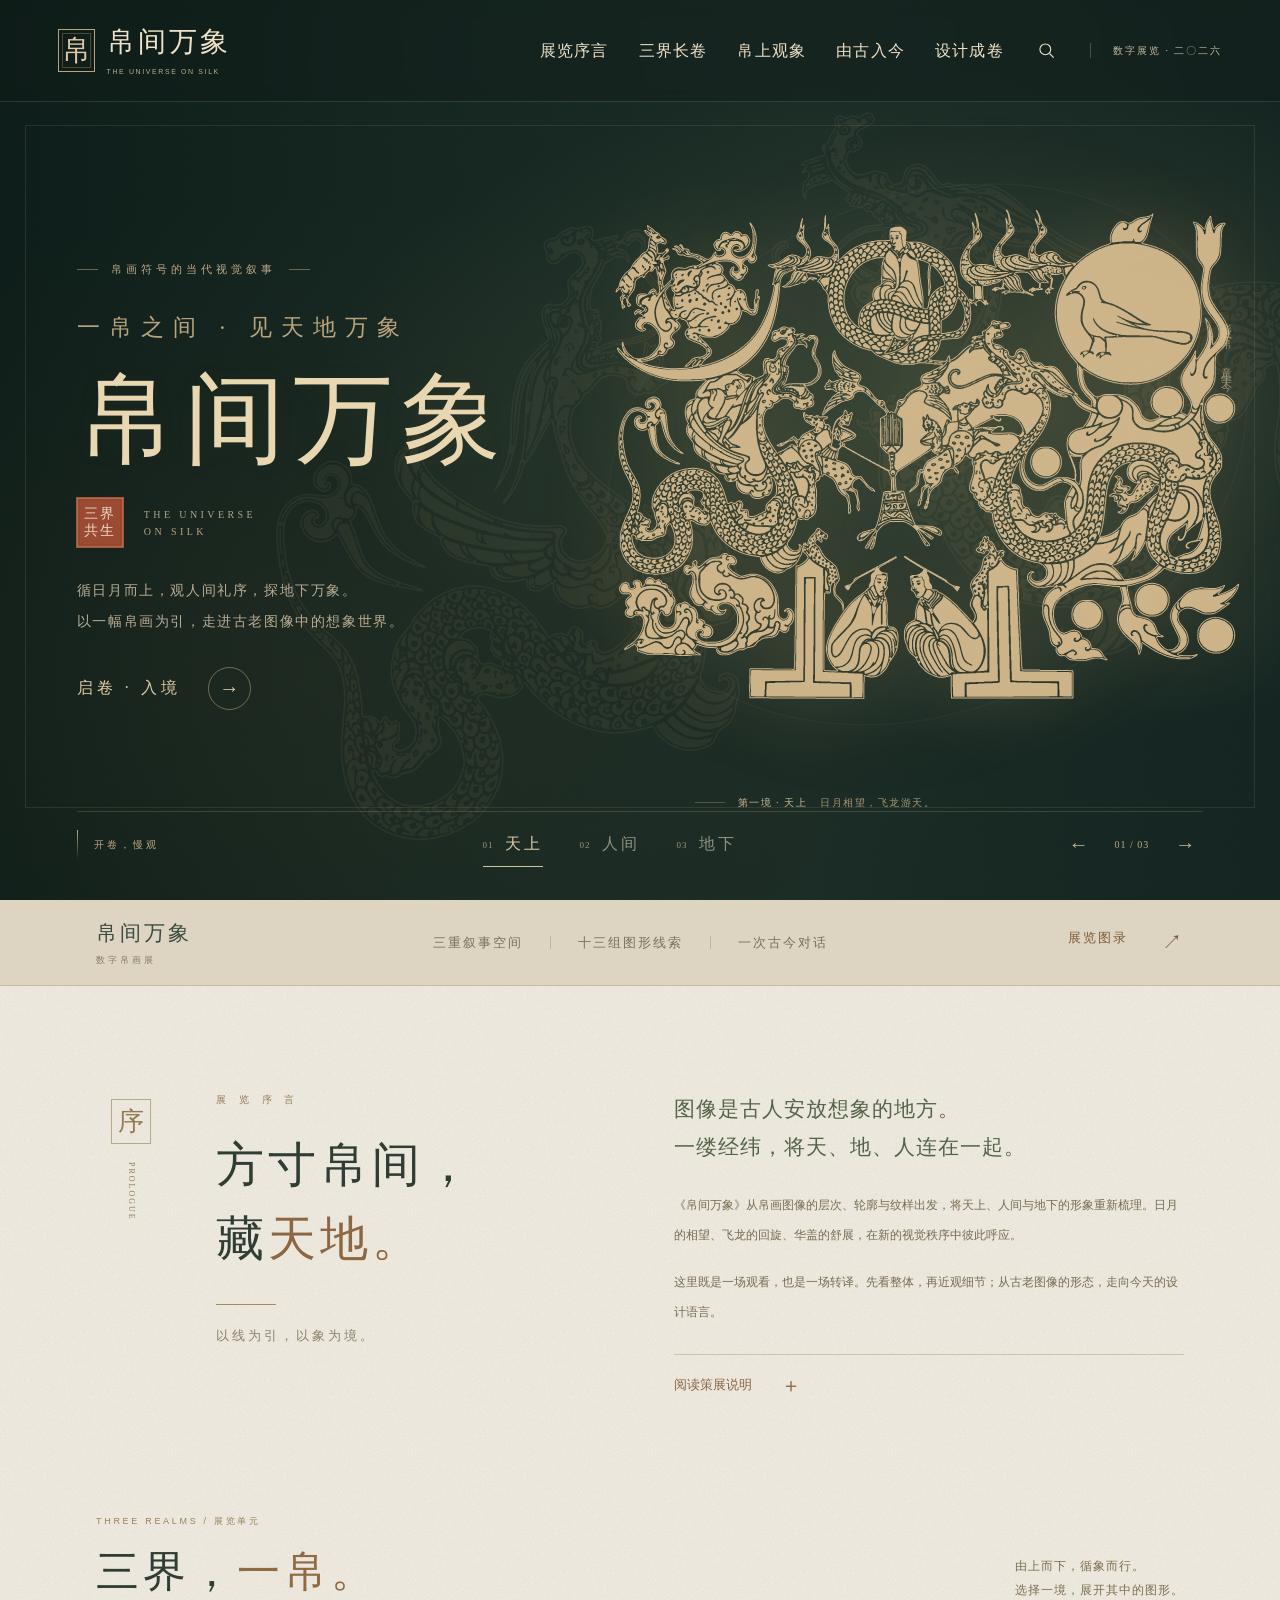
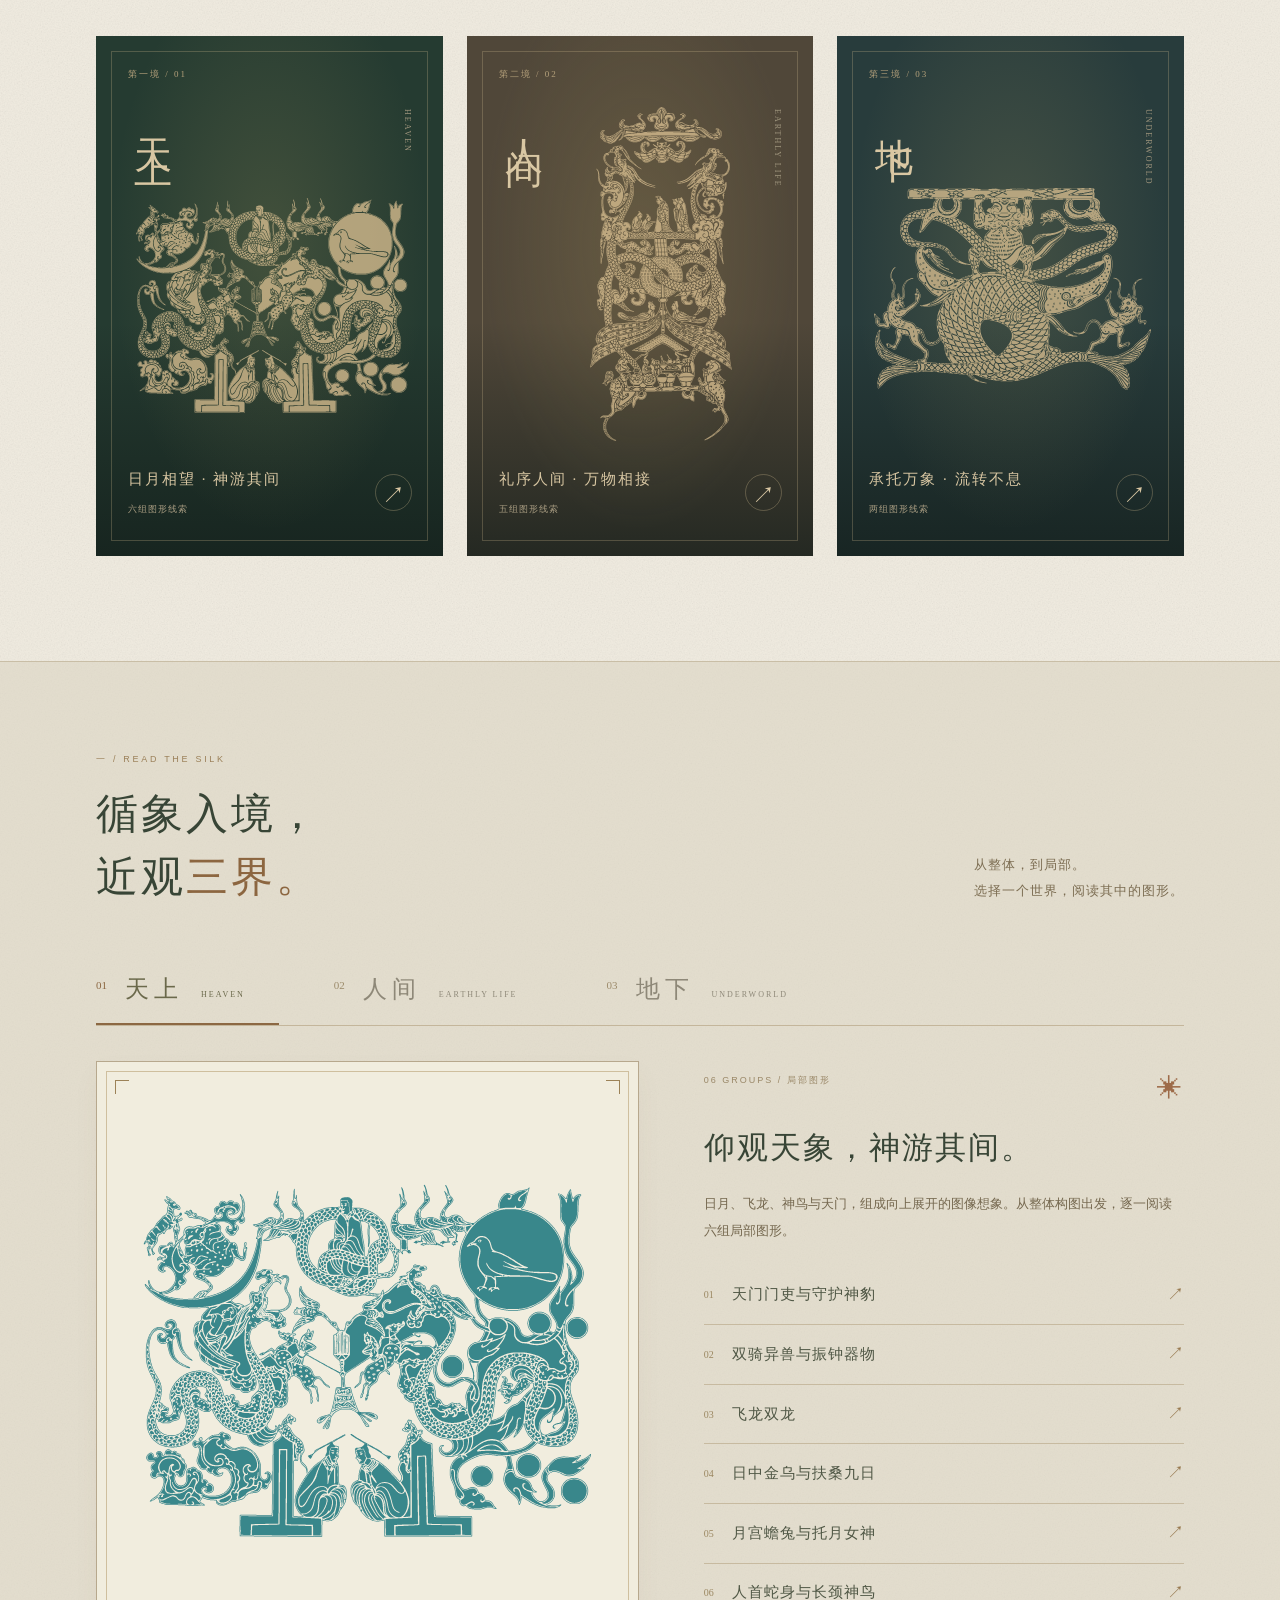
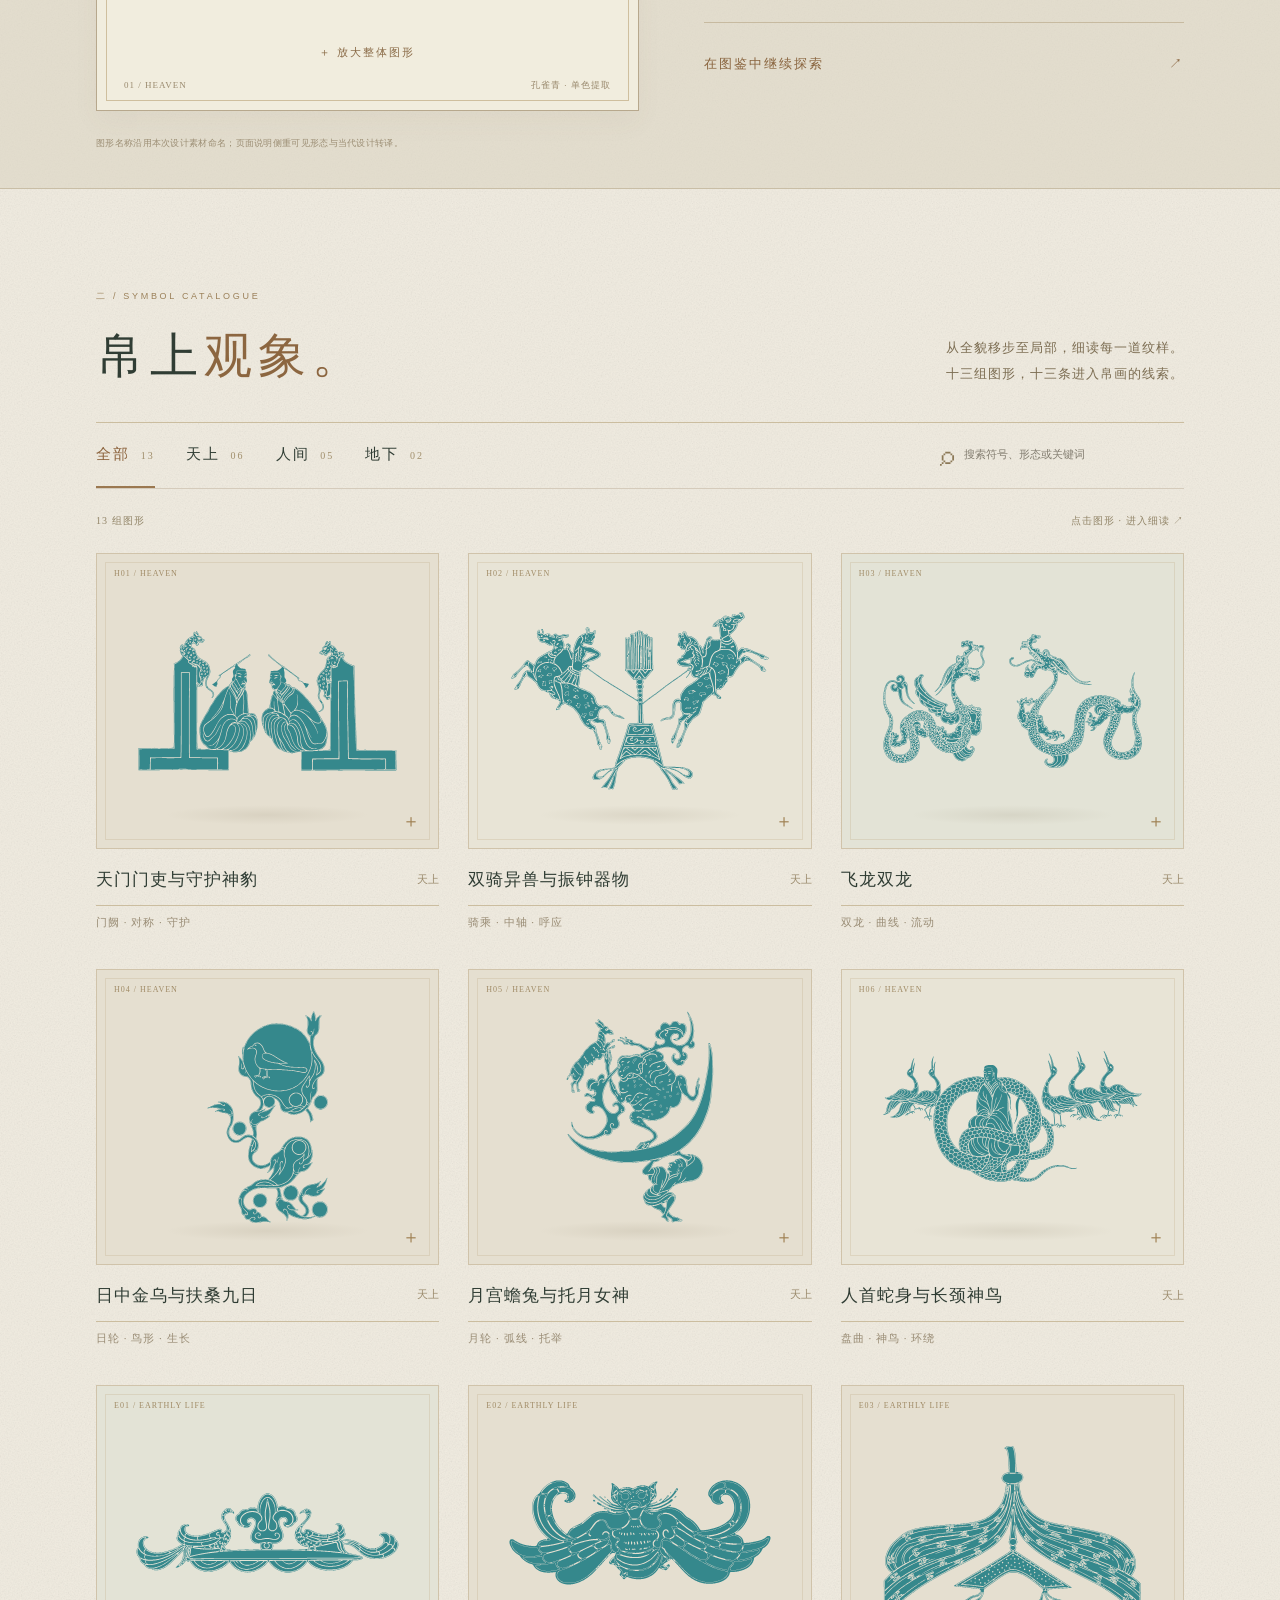
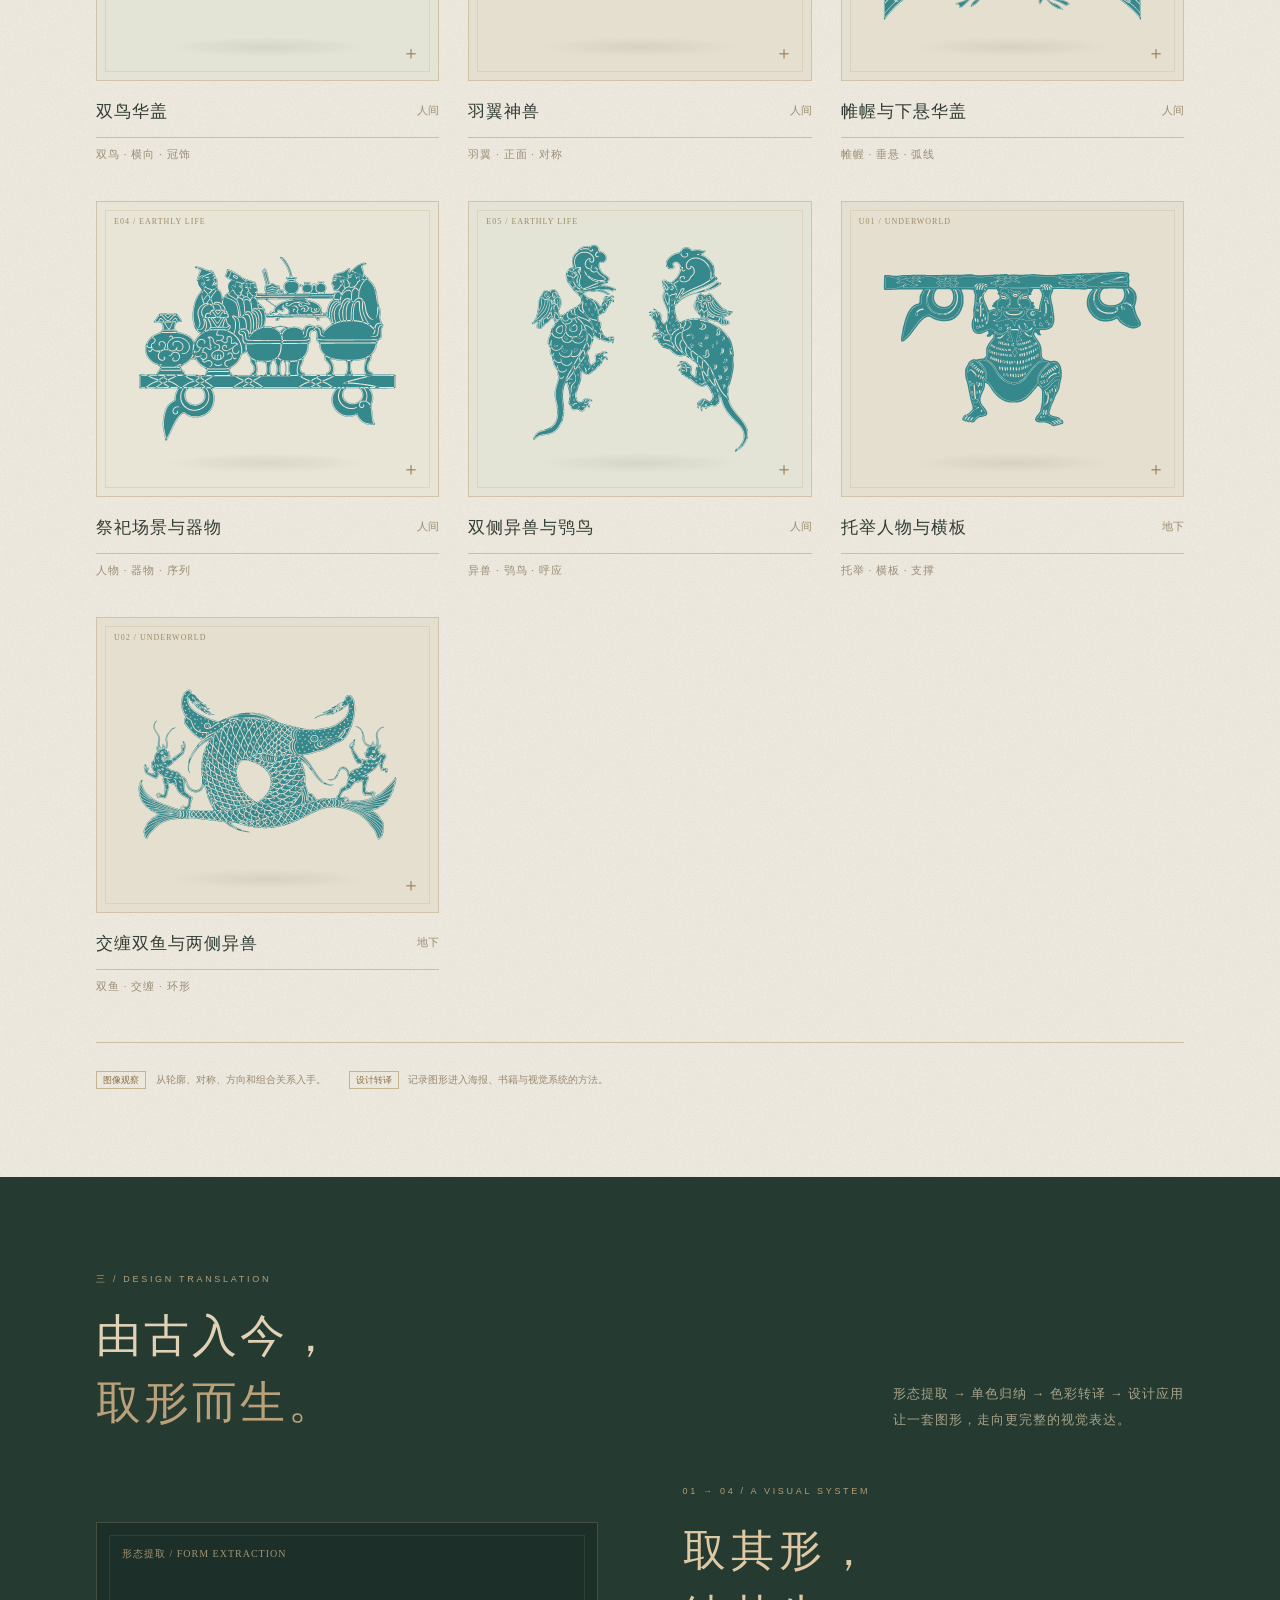
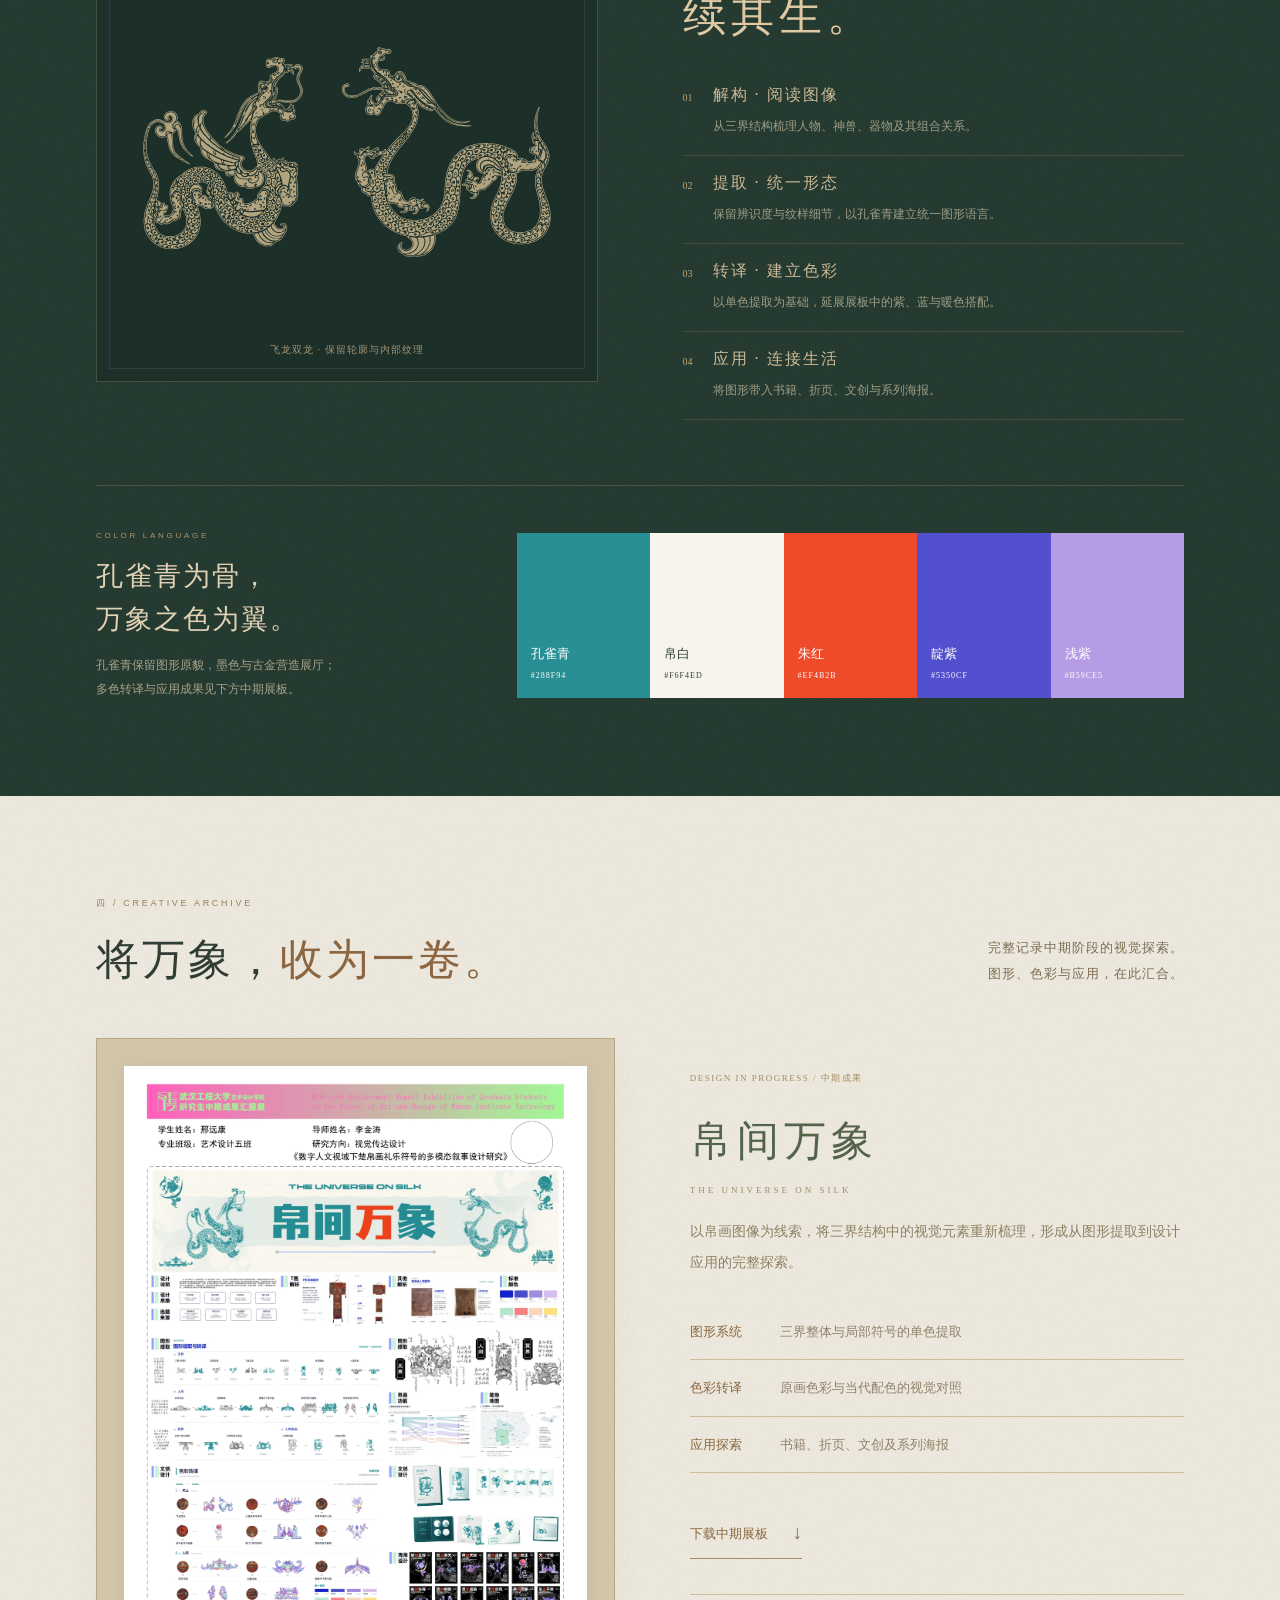
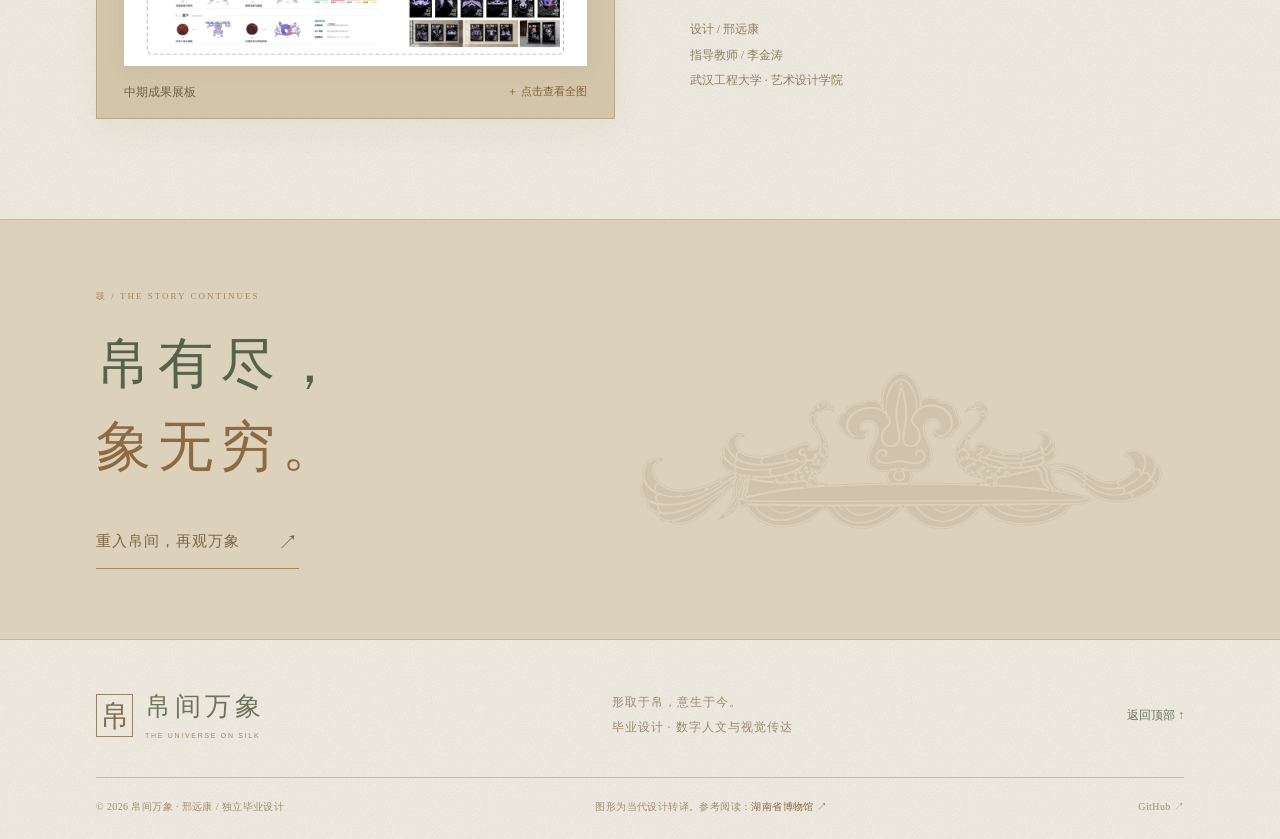
==== commit 2fa8bb88: "Clarify the exhibition and original graphic color systems" ====
--- a/index.html
+++ b/index.html
@@ -8,9 +8,9 @@
 <section class="gates-section" aria-labelledby="gates-title"><div class="wrap"><div class="museum-section-head"><div><p class="eyebrow">THREE REALMS / 展览单元</p><h2 id="gates-title">三界，<em>一帛。</em></h2></div><p>由上而下，循象而行。<br>选择一境，展开其中的图形。</p></div><div class="exhibition-gates"><a class="exhibition-gate gate-heaven" href="#realms" data-enter-realm="heaven"><div class="gate-frame"></div><span class="gate-index">第一境 / 01</span><h3>天上</h3><span class="gate-en">HEAVEN</span><img src="assets/silk/heaven-01.svg" alt="天上整体图形" loading="lazy"><div class="gate-footer"><span>日月相望 · 神游其间<small>六组图形线索</small></span><span class="gate-arrow">↗</span></div></a><a class="exhibition-gate gate-earth" href="#realms" data-enter-realm="earth"><div class="gate-frame"></div><span class="gate-index">第二境 / 02</span><h3>人间</h3><span class="gate-en">EARTHLY LIFE</span><img src="assets/silk/earth-01.svg" alt="人间整体图形" loading="lazy"><div class="gate-footer"><span>礼序人间 · 万物相接<small>五组图形线索</small></span><span class="gate-arrow">↗</span></div></a><a class="exhibition-gate gate-underworld" href="#realms" data-enter-realm="underworld"><div class="gate-frame"></div><span class="gate-index">第三境 / 03</span><h3>地下</h3><span class="gate-en">UNDERWORLD</span><img src="assets/silk/underworld-01.svg" alt="地下整体图形" loading="lazy"><div class="gate-footer"><span>承托万象 · 流转不息<small>两组图形线索</small></span><span class="gate-arrow">↗</span></div></a></div></div></section>
 <section class="realm-section" id="realms" aria-labelledby="realm-heading"><div class="wrap"><div class="section-head light"><div><p class="eyebrow">一 / READ THE SILK</p><h2 id="realm-heading">循象入境，<br>近观<em>三界。</em></h2></div><p>从整体，到局部。<br>选择一个世界，阅读其中的图形。</p></div><div class="realm-tabs" role="tablist" aria-label="选择叙事层级"></div><div class="realm-layout" id="realm-panel" role="tabpanel"><div class="realm-image"><span class="image-corner corner-tl"></span><span class="image-corner corner-tr"></span><button class="realm-whole" id="realm-whole" type="button" aria-label="放大整体图形"><img id="realm-art" src="assets/silk/heaven-01.svg" alt="天上整体图形" loading="lazy"><span>＋ 放大整体图形</span></button><div class="realm-image-foot"><span id="realm-image-label">01 / HEAVEN</span><span>孔雀青 · 单色提取</span></div></div><div class="realm-info"><div class="realm-heading-row"><span id="realm-count">06 GROUPS</span><span class="tiny-star">✳</span></div><h3 id="realm-title">仰观天象，神游其间。</h3><p id="realm-description"></p><div class="realm-parts" aria-label="当前层级的局部图形"></div><a class="realm-atlas-link" href="#atlas" id="view-realm-atlas">在图鉴中继续探索 <span>↗</span></a></div></div><p class="realm-footnote">图形名称沿用本次设计素材命名；页面说明侧重可见形态与当代设计转译。</p></div></section>
 <section class="atlas-section wrap" id="atlas" aria-labelledby="atlas-heading"><div class="section-head"><div><p class="eyebrow">二 / SYMBOL CATALOGUE</p><h2 id="atlas-heading">帛上<em>观象。</em></h2></div><p>从全貌移步至局部，细读每一道纹样。<br>十三组图形，十三条进入帛画的线索。</p></div><div class="atlas-toolbar"><div class="filters" role="group" aria-label="筛选符号"><button data-filter="all" aria-pressed="true" type="button">全部 <small>13</small></button><button data-filter="heaven" aria-pressed="false" type="button">天上 <small>06</small></button><button data-filter="earth" aria-pressed="false" type="button">人间 <small>05</small></button><button data-filter="underworld" aria-pressed="false" type="button">地下 <small>02</small></button></div><label class="search"><span aria-hidden="true">⌕</span><input type="search" id="symbol-search" aria-label="搜索符号名称或特征" placeholder="搜索符号、形态或关键词" autocomplete="off"></label></div><div class="atlas-status"><span id="result-count" aria-live="polite">13 组图形</span><span>点击图形 · 进入细读 ↗</span></div><div class="symbol-grid"></div><div class="empty-state" hidden><span>没有找到对应的图形。</span><button id="clear-search" type="button">清除筛选，查看全部 →</button></div><p class="atlas-note"><span>图像观察</span> 从轮廓、对称、方向和组合关系入手。 <span>设计转译</span> 记录图形进入海报、书籍与视觉系统的方法。</p></section>
-<section class="process-section" id="process" aria-labelledby="process-heading"><div class="wrap"><div class="section-head"><div><p class="eyebrow">三 / DESIGN TRANSLATION</p><h2 id="process-heading">由古入今，<br><em>取形而生。</em></h2></div><p>形态提取 → 单色归纳 → 色彩转译 → 设计应用<br>让一套图形，走向更完整的视觉表达。</p></div><div class="process-feature"><div class="process-art"><span class="mini-label">形态提取 / FORM EXTRACTION</span><img src="assets/silk/heaven-04.svg" alt="飞龙双龙的孔雀青形态提取" loading="lazy"><span class="graphic-caption">飞龙双龙 · 保留轮廓与内部纹理</span></div><div class="process-copy"><p class="eyebrow">01 → 04 / A VISUAL SYSTEM</p><h3>取其形，<br>续其生。</h3><ol class="process-steps"><li><b>01</b><div><h4>解构 · 阅读图像</h4><p>从三界结构梳理人物、神兽、器物及其组合关系。</p></div></li><li><b>02</b><div><h4>提取 · 统一形态</h4><p>保留辨识度与纹样细节，以孔雀青建立统一图形语言。</p></div></li><li><b>03</b><div><h4>转译 · 建立色彩</h4><p>以单色提取为基础，延展展板中的紫、蓝与暖色搭配。</p></div></li><li><b>04</b><div><h4>应用 · 连接生活</h4><p>将图形带入书籍、折页、文创与系列海报。</p></div></li></ol></div></div><div class="color-system"><div><p class="eyebrow">COLOR LANGUAGE</p><h3>孔雀青为骨，<br>万象之色为翼。</h3><p>网页以孔雀青、帛白与朱红组织阅读；<br>多色转译与应用成果见下方中期展板。</p></div><div class="swatches"><div style="--swatch:#288f94"><span>孔雀青</span><small>#288F94</small></div><div style="--swatch:#f6f4ed" class="paper-swatch"><span>帛白</span><small>#F6F4ED</small></div><div style="--swatch:#ef4b2b"><span>朱红</span><small>#EF4B2B</small></div><div style="--swatch:#5350cf"><span>靛紫</span><small>#5350CF</small></div><div style="--swatch:#b59ce5"><span>浅紫</span><small>#B59CE5</small></div></div></div></div></section>
+<section class="process-section" id="process" aria-labelledby="process-heading"><div class="wrap"><div class="section-head"><div><p class="eyebrow">三 / DESIGN TRANSLATION</p><h2 id="process-heading">由古入今，<br><em>取形而生。</em></h2></div><p>形态提取 → 单色归纳 → 色彩转译 → 设计应用<br>让一套图形，走向更完整的视觉表达。</p></div><div class="process-feature"><div class="process-art"><span class="mini-label">形态提取 / FORM EXTRACTION</span><img src="assets/silk/heaven-04.svg" alt="飞龙双龙的孔雀青形态提取" loading="lazy"><span class="graphic-caption">飞龙双龙 · 保留轮廓与内部纹理</span></div><div class="process-copy"><p class="eyebrow">01 → 04 / A VISUAL SYSTEM</p><h3>取其形，<br>续其生。</h3><ol class="process-steps"><li><b>01</b><div><h4>解构 · 阅读图像</h4><p>从三界结构梳理人物、神兽、器物及其组合关系。</p></div></li><li><b>02</b><div><h4>提取 · 统一形态</h4><p>保留辨识度与纹样细节，以孔雀青建立统一图形语言。</p></div></li><li><b>03</b><div><h4>转译 · 建立色彩</h4><p>以单色提取为基础，延展展板中的紫、蓝与暖色搭配。</p></div></li><li><b>04</b><div><h4>应用 · 连接生活</h4><p>将图形带入书籍、折页、文创与系列海报。</p></div></li></ol></div></div><div class="color-system"><div><p class="eyebrow">COLOR LANGUAGE</p><h3>孔雀青为骨，<br>万象之色为翼。</h3><p>孔雀青保留图形原貌，墨色与古金营造展厅；<br>多色转译与应用成果见下方中期展板。</p></div><div class="swatches"><div style="--swatch:#288f94"><span>孔雀青</span><small>#288F94</small></div><div style="--swatch:#f6f4ed" class="paper-swatch"><span>帛白</span><small>#F6F4ED</small></div><div style="--swatch:#ef4b2b"><span>朱红</span><small>#EF4B2B</small></div><div style="--swatch:#5350cf"><span>靛紫</span><small>#5350CF</small></div><div style="--swatch:#b59ce5"><span>浅紫</span><small>#B59CE5</small></div></div></div></div></section>
 <section class="archive-section wrap" id="archive" aria-labelledby="archive-heading"><div class="section-head"><div><p class="eyebrow">四 / CREATIVE ARCHIVE</p><h2 id="archive-heading">将万象，<em>收为一卷。</em></h2></div><p>完整记录中期阶段的视觉探索。<br>图形、色彩与应用，在此汇合。</p></div><div class="archive-layout"><button class="board-preview" id="open-board" type="button"><div class="board-window"><img src="assets/silk/exhibition-preview.webp" alt="帛间万象研究生中期成果展板，包含图形提取、色彩转译、文创及海报" loading="lazy"></div><span>中期成果展板 <i>＋ 点击查看全图</i></span></button><div class="archive-copy"><span class="archive-tag">DESIGN IN PROGRESS / 中期成果</span><h3>帛间万象<br><small>THE UNIVERSE ON SILK</small></h3><p>以帛画图像为线索，将三界结构中的视觉元素重新梳理，形成从图形提取到设计应用的完整探索。</p><dl class="archive-list"><div><dt>图形系统</dt><dd>三界整体与局部符号的单色提取</dd></div><div><dt>色彩转译</dt><dd>原画色彩与当代配色的视觉对照</dd></div><div><dt>应用探索</dt><dd>书籍、折页、文创及系列海报</dd></div></dl><a class="inline-link" href="assets/silk/exhibition-board.jpg" download="帛间万象-中期成果展板.jpg">下载中期展板 <span>↓</span></a><p class="archive-credit">设计 / 邢远康<br>指导教师 / 李金涛<br>武汉工程大学 · 艺术设计学院</p></div></div></section>
 <section class="closing"><div class="wrap"><p class="eyebrow">跋 / THE STORY CONTINUES</p><h2>帛有尽，<br><em>象无穷。</em></h2><a href="#atlas" class="button">重入帛间，再观万象 <span>↗</span></a><img src="assets/silk/earth-02.svg" alt="" aria-hidden="true" loading="lazy"></div></section></main>
 <footer class="footer wrap museum-footer"><a class="brand" href="#home"><span class="brand-mark" aria-hidden="true">帛</span><span>帛间万象<small>THE UNIVERSE ON SILK</small></span></a><p>形取于帛，意生于今。<br>毕业设计 · 数字人文与视觉传达</p><a href="#home">返回顶部 ↑</a><div class="footer-bottom"><span>© 2026 帛间万象 · 邢远康 / 独立毕业设计</span><span>图形为当代设计转译。参考阅读：<a href="https://www.hnmuseum.com/" target="_blank" rel="noopener noreferrer">湖南省博物馆 ↗</a></span><a href="https://github.com/sun777kkk/yulong-rujing" target="_blank" rel="noopener noreferrer">GitHub ↗</a></div></footer>
 <dialog id="detail-dialog" aria-labelledby="detail-title"><div class="dialog-top"><span id="detail-kicker">SYMBOL / 图形细读</span><button class="close-dialog" type="button" aria-label="关闭详情">关闭 ×</button></div><div class="dialog-body"><div class="detail-visual"><div class="zoom-viewport"><img id="detail-image" src="assets/silk/heaven-04.svg" alt=""></div><div class="zoom-controls"><button type="button" id="zoom-out" aria-label="缩小图形">−</button><output id="zoom-level">100%</output><button type="button" id="zoom-in" aria-label="放大图形">＋</button><button type="button" id="zoom-reset">复位</button></div><p class="zoom-hint">放大后可在图像区域滚动查看细节</p></div><div class="detail-copy"><p class="eyebrow" id="detail-realm"></p><h2 id="detail-title"></h2><p id="detail-tags"></p><div id="detail-analysis"><h3>图像观察</h3><p id="detail-observation"></p><h3>设计转译</h3><p id="detail-translation"></p></div><p class="detail-note" id="detail-note">名称沿用设计素材。形态说明为图像观察，转译为当代设计思路。</p><a class="button" id="detail-download" download>下载 SVG <span>↓</span></a><div class="detail-paging"><button type="button" id="prev-symbol">← 上一个</button><span id="detail-position"></span><button type="button" id="next-symbol">下一个 →</button></div></div></div></dialog>
-<noscript><div class="no-script">请启用浏览器 JavaScript 以使用三界切换、图鉴搜索与放大功能。你仍可浏览设计说明与中期展板。</div></noscript></body></html>+<noscript><div class="no-script">请启用浏览器 JavaScript 以使用三界切换、图鉴搜索与放大功能。你仍可浏览设计说明与中期展板。</div></noscript></body></html>
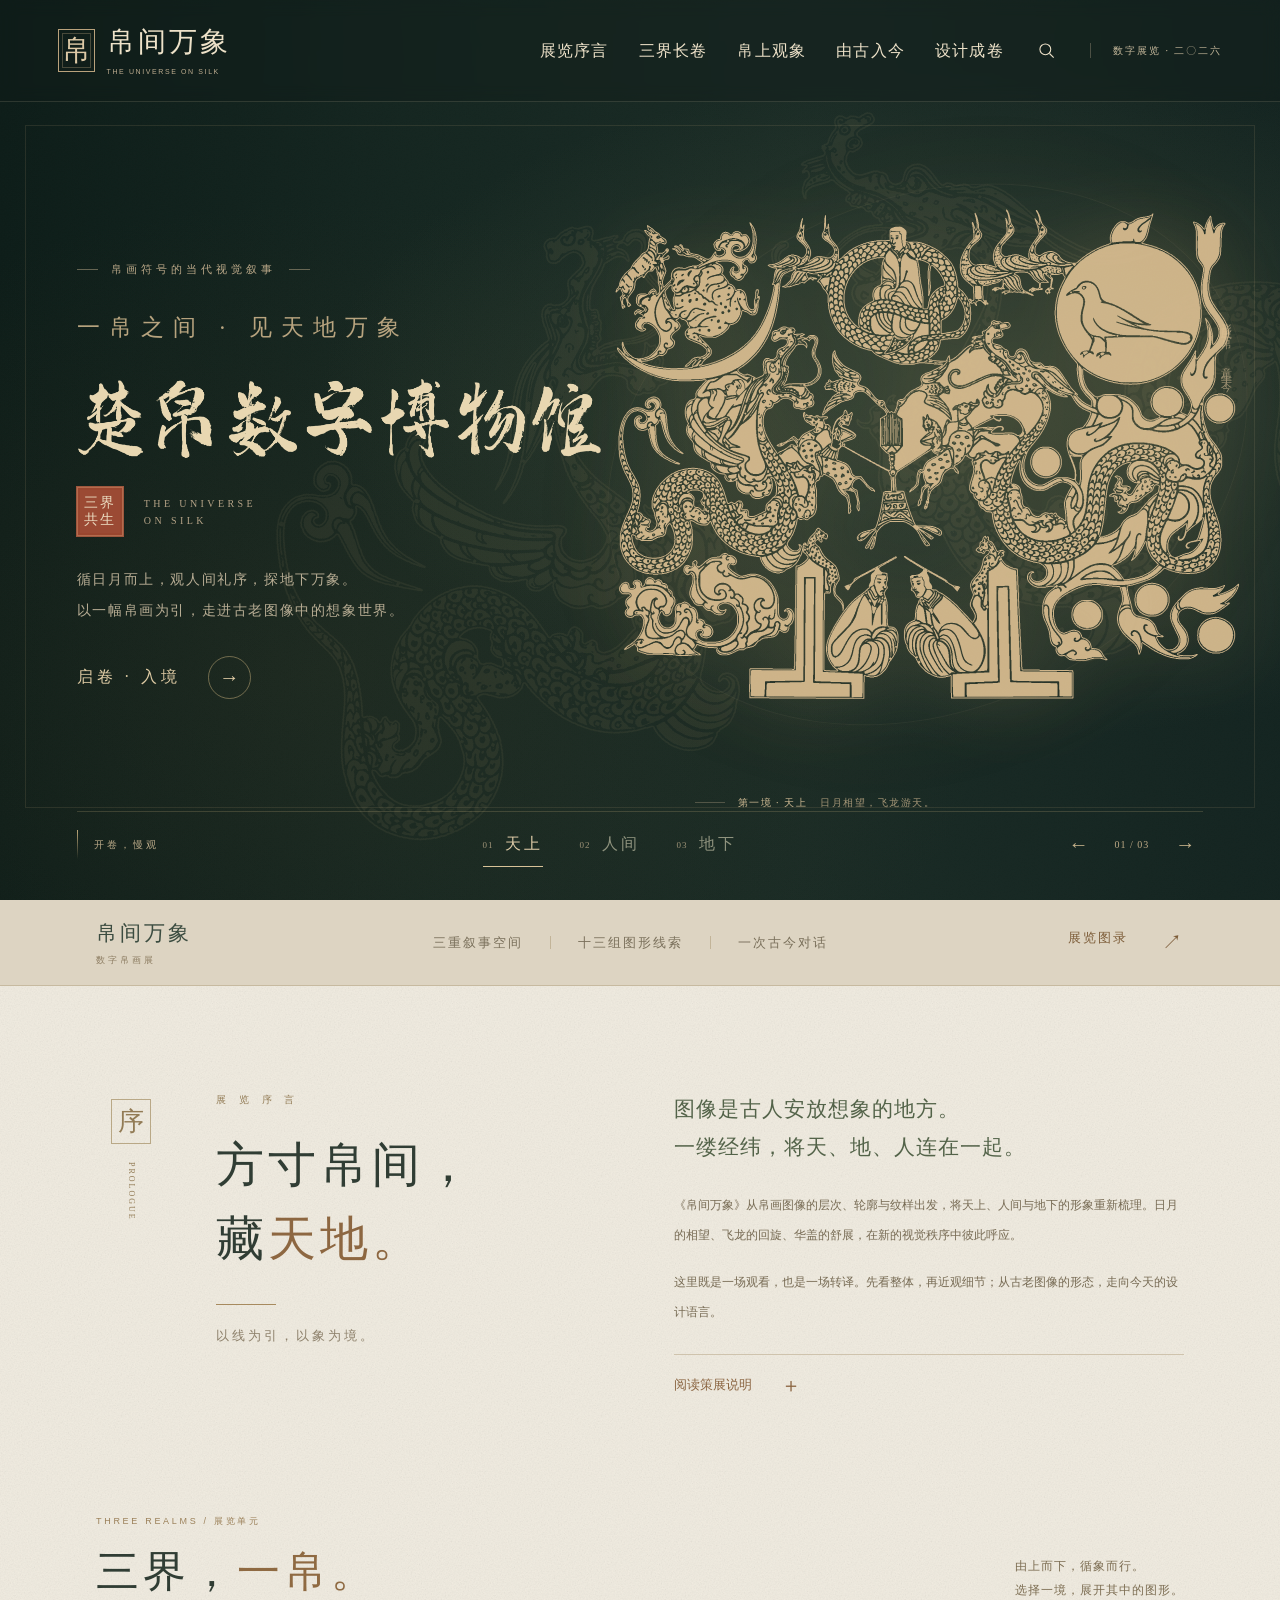
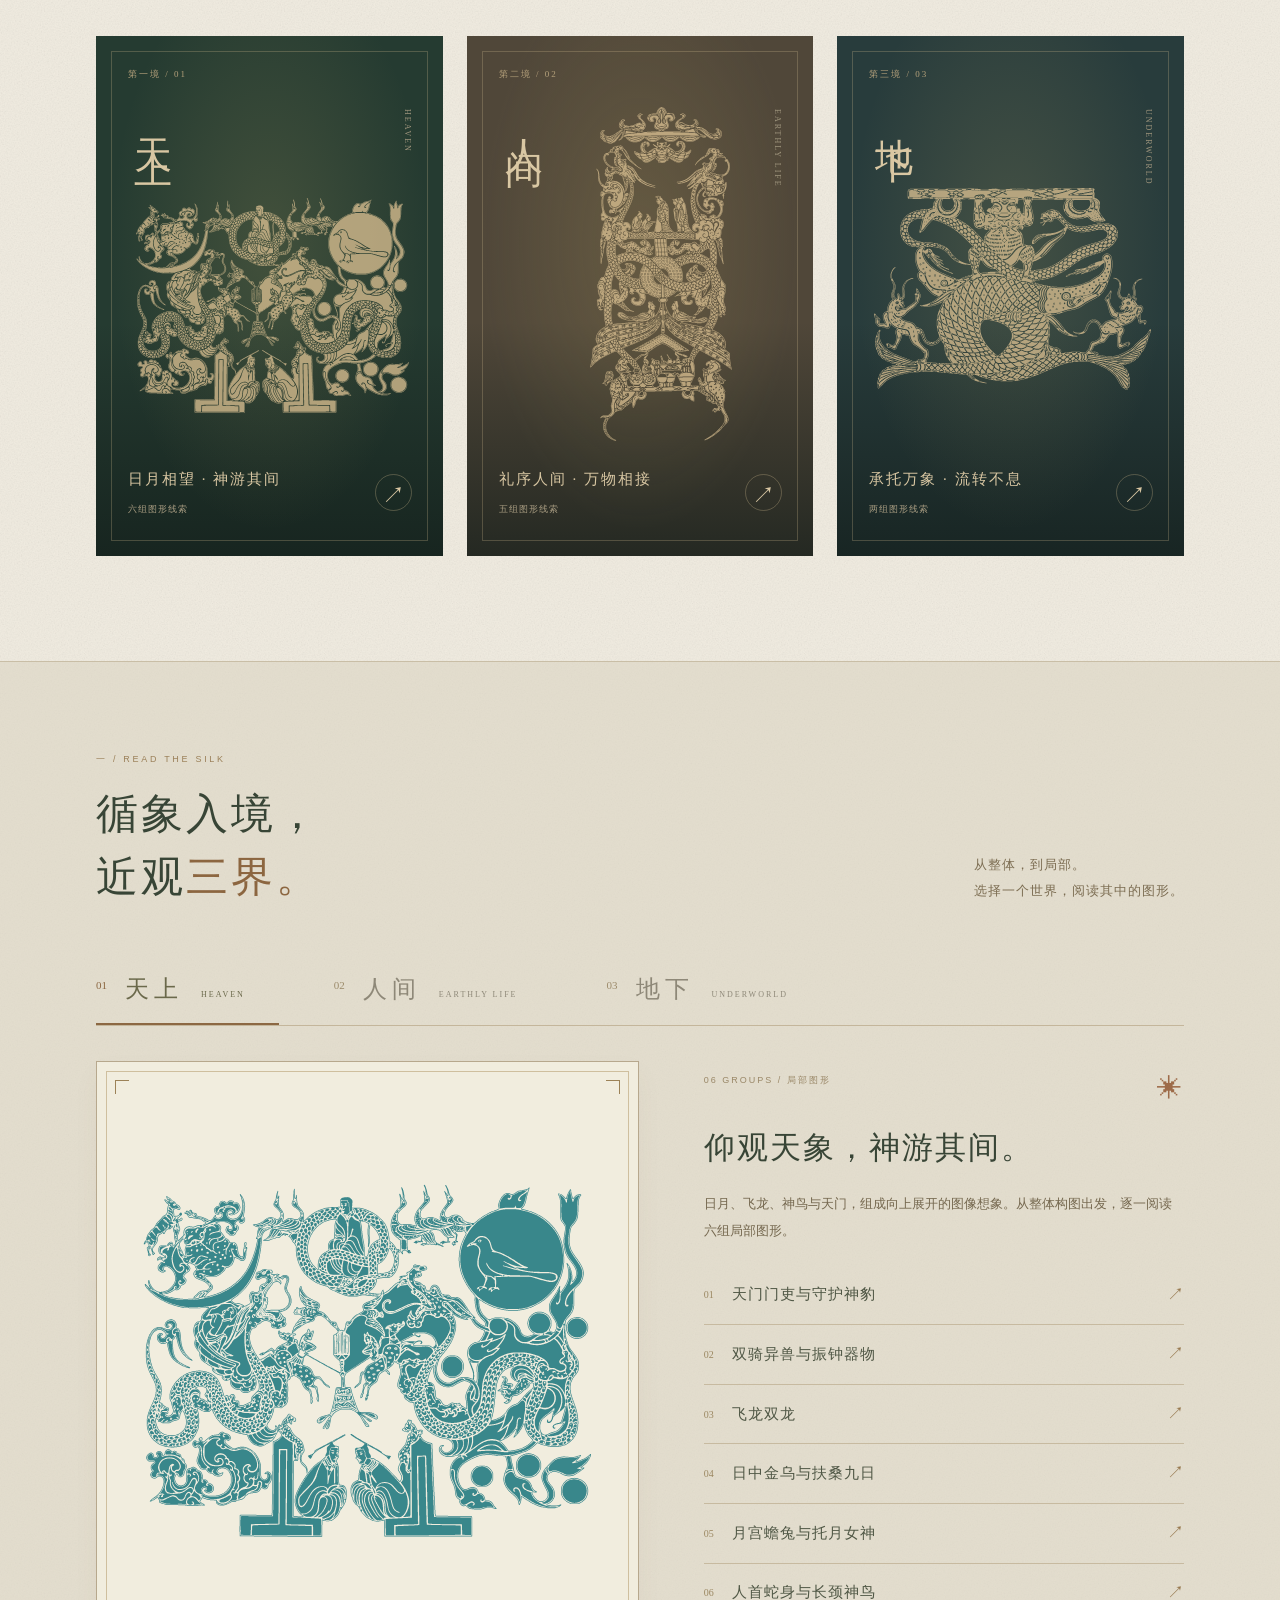
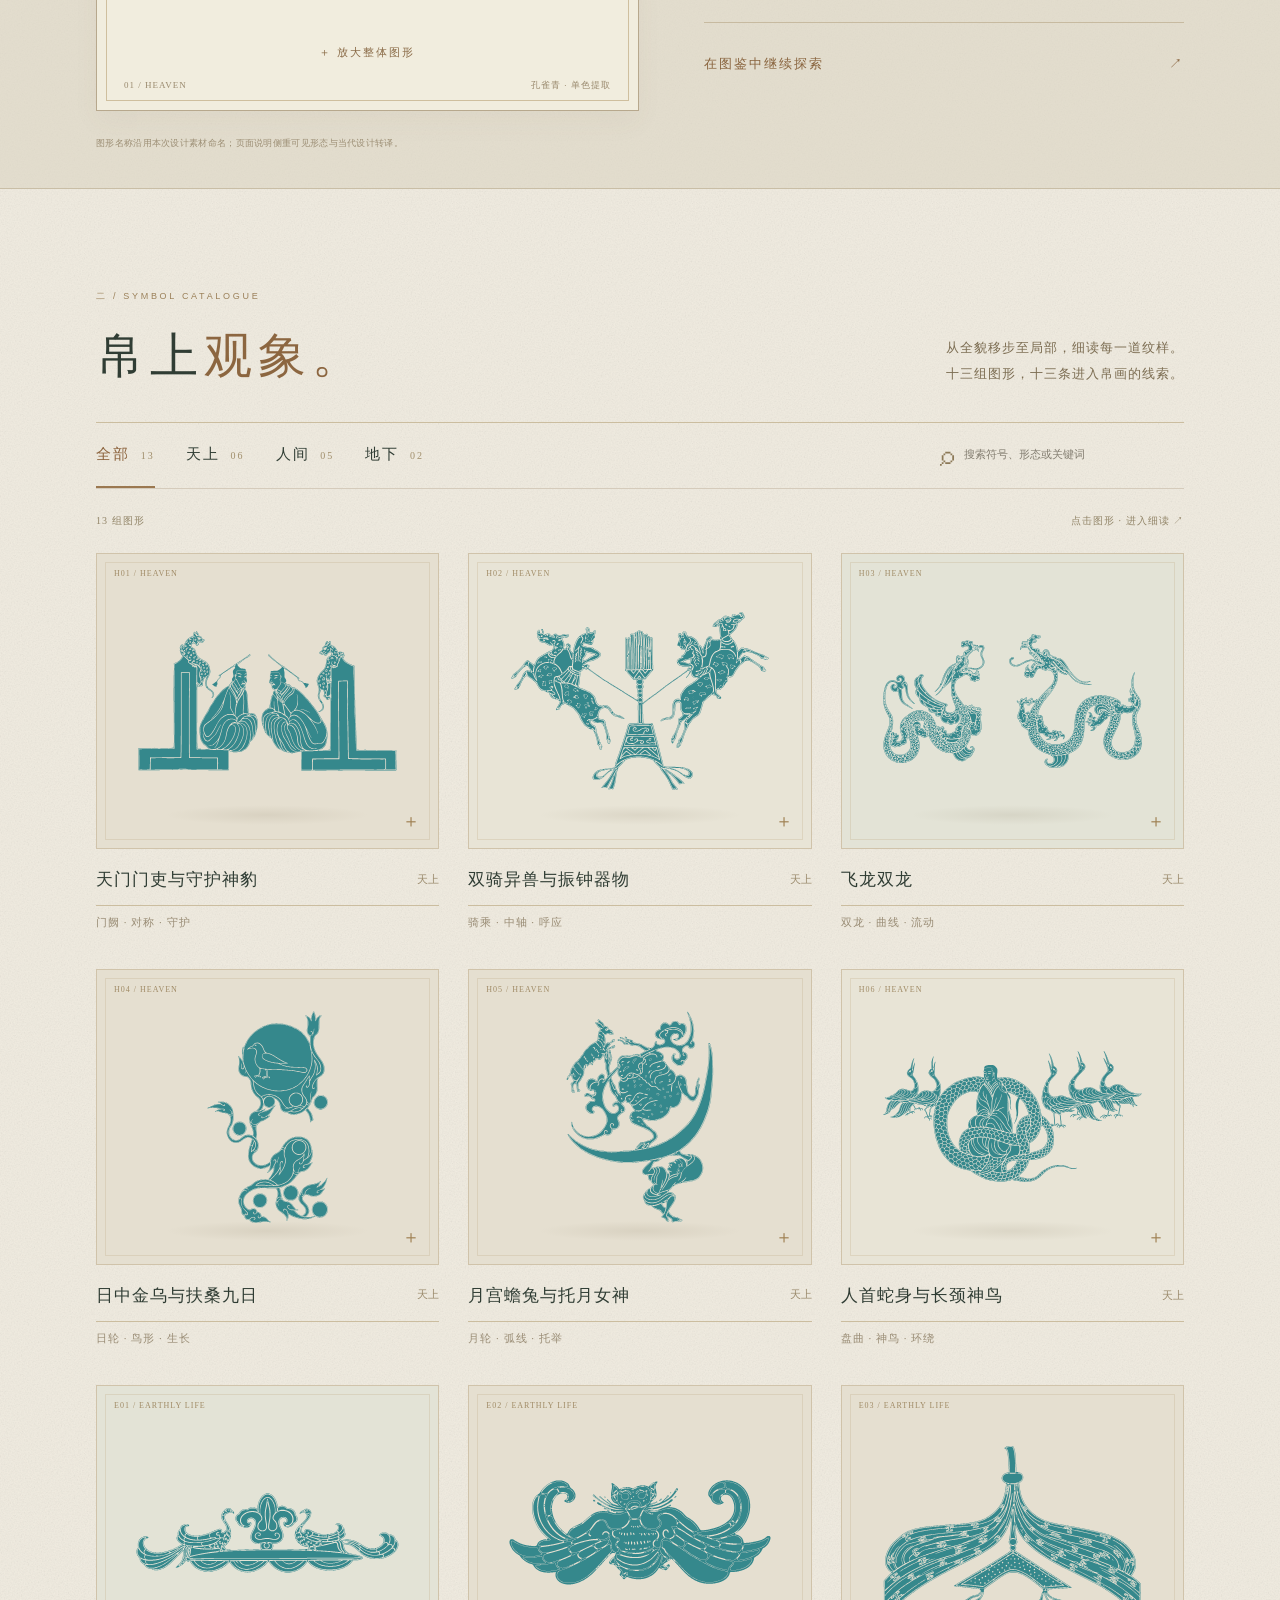
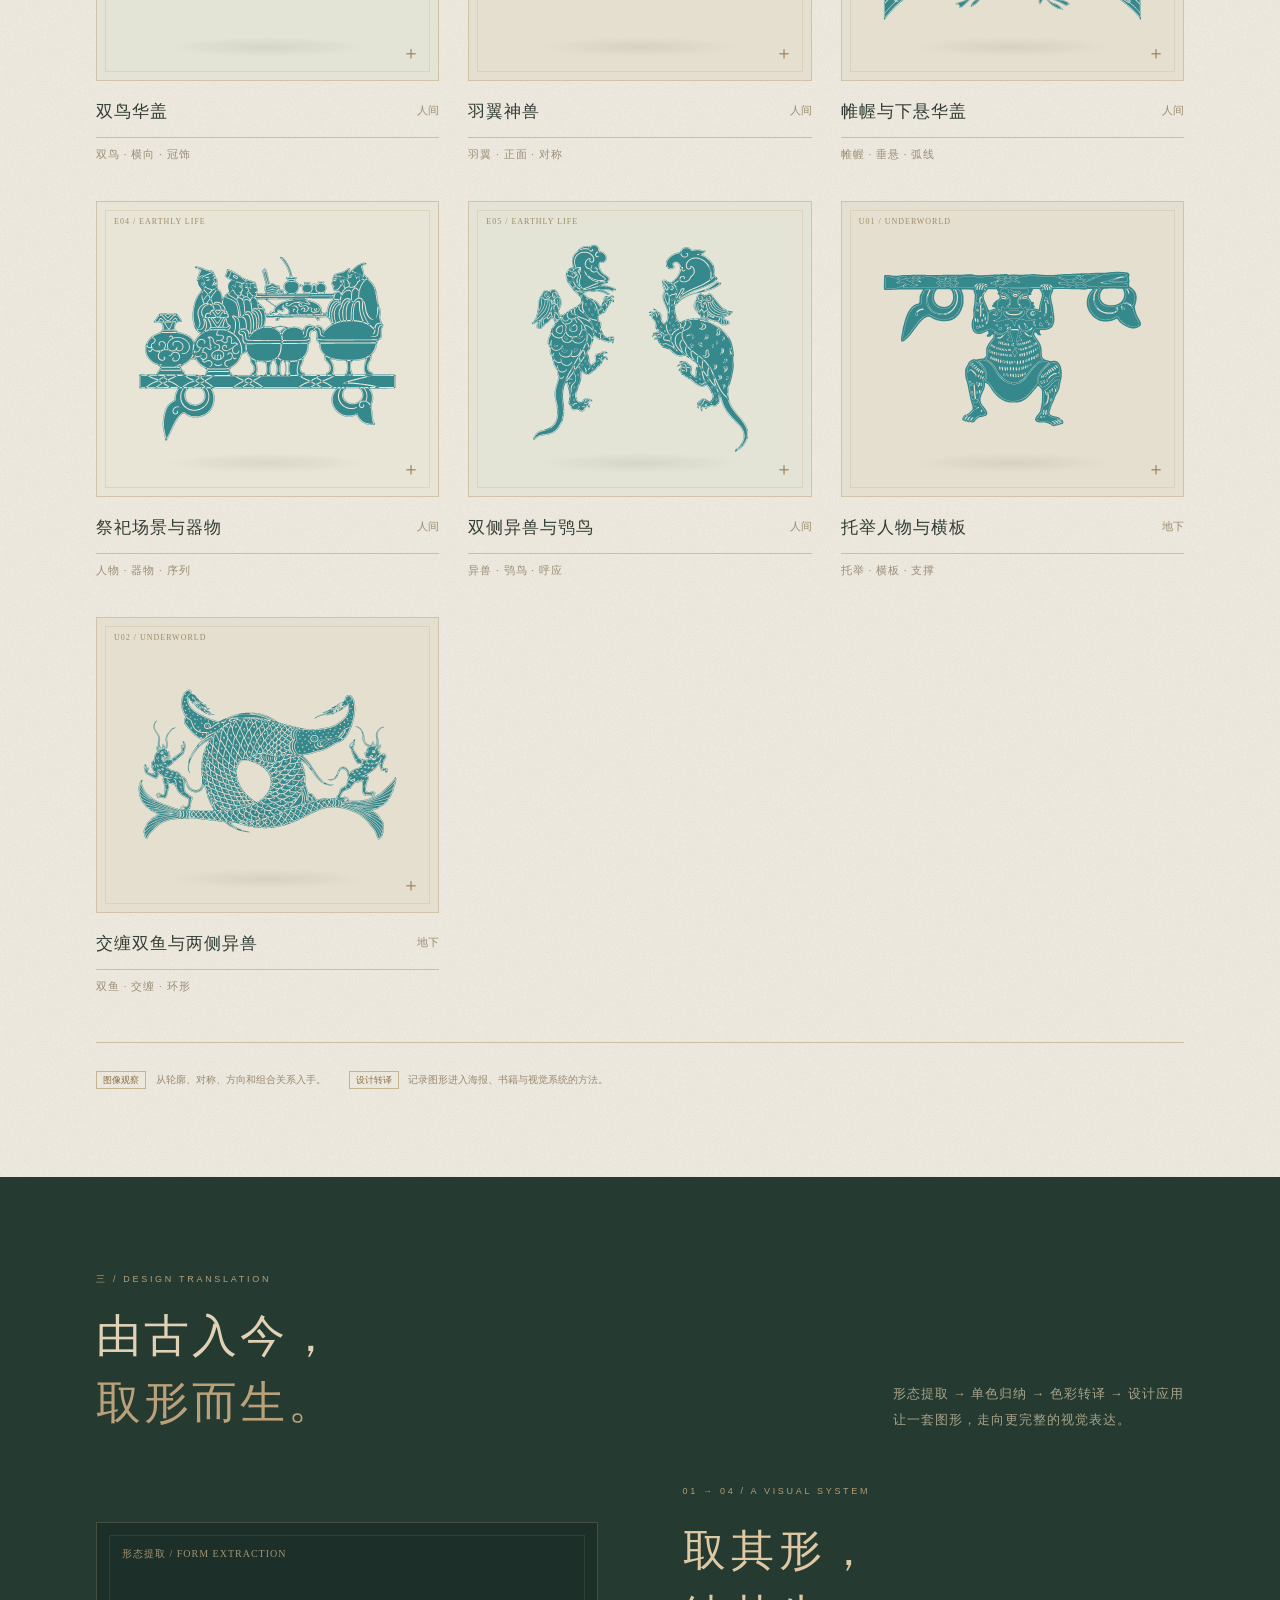
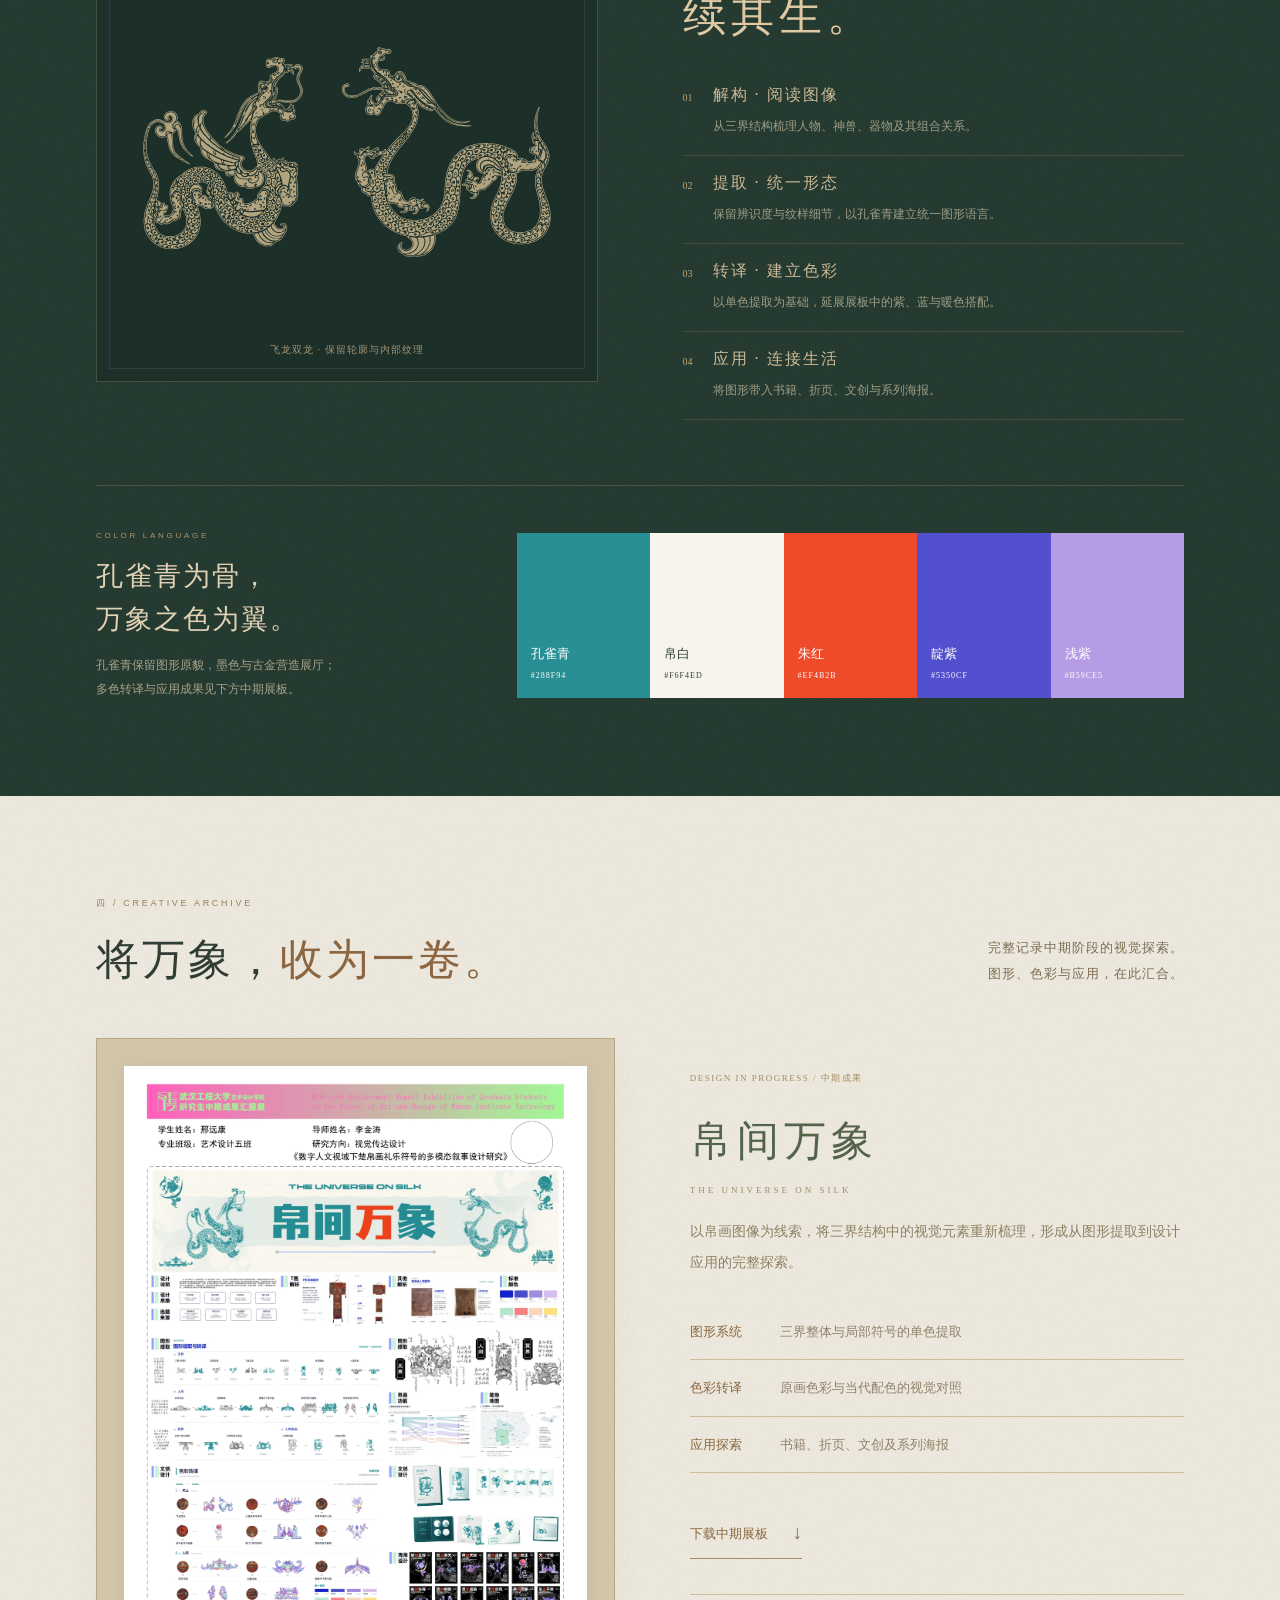
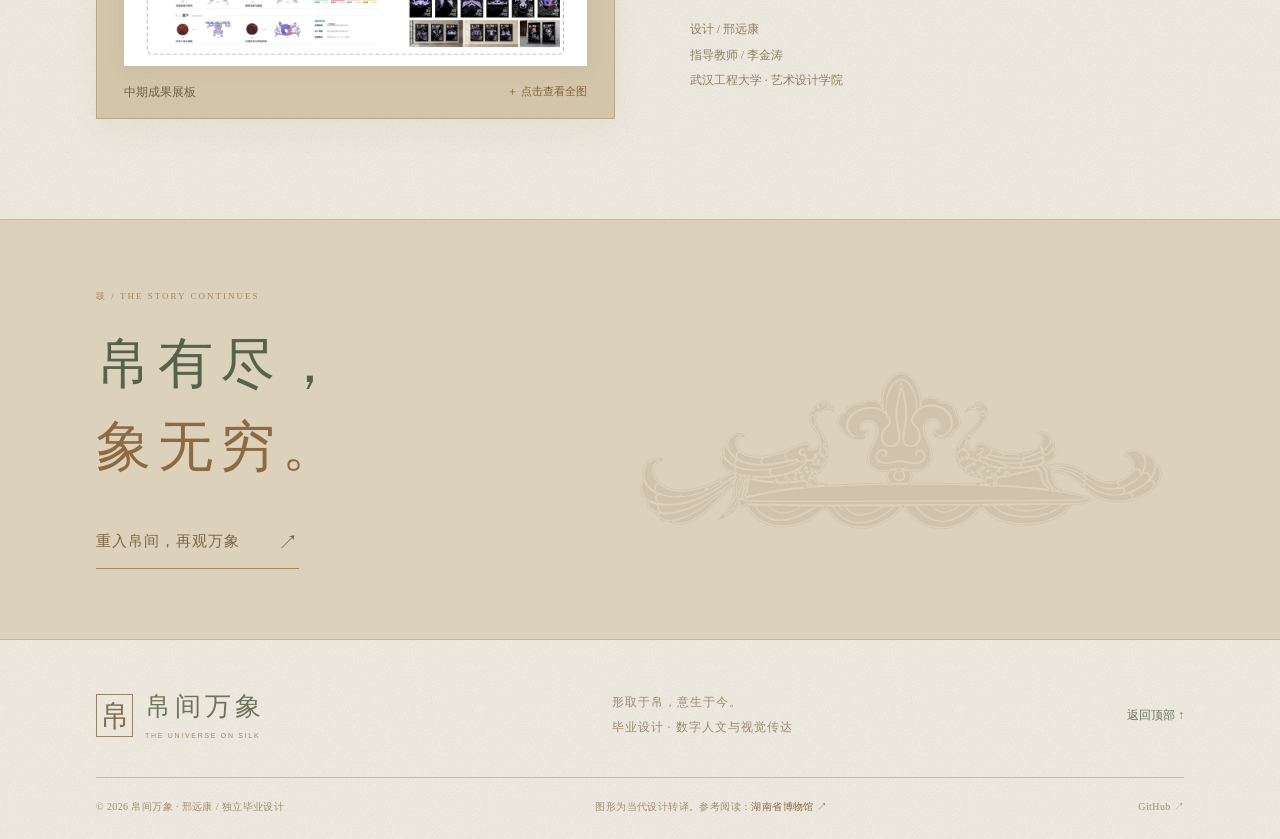
==== commit 7f5a075d: "Use supplied calligraphy for the homepage title" ====
--- a/index.html
+++ b/index.html
@@ -1,8 +1,8 @@
 <!doctype html>
-<html lang="zh-CN"><head><meta charset="UTF-8"><meta name="viewport" content="width=device-width, initial-scale=1"><meta name="theme-color" content="#172724"><meta name="description" content="帛间万象 THE UNIVERSE ON SILK——以天上、人间、地下为线索，探索帛画符号的当代视觉转译。三界导览、13组符号图鉴、设计研究与创作档案。"><title>帛间万象 · 三界共生 | 数字帛画展</title><link rel="icon" type="image/svg+xml" href="assets/favicon.svg"><link rel="stylesheet" href="styles.css?v=3"><script src="silk-data.js?v=3" defer></script><script src="app.js?v=3" defer></script><link rel="stylesheet" href="museum.css?v=3"><script src="museum.js?v=3" defer></script></head>
+<html lang="zh-CN"><head><meta charset="UTF-8"><meta name="viewport" content="width=device-width, initial-scale=1"><meta name="theme-color" content="#172724"><meta name="description" content="帛间万象 THE UNIVERSE ON SILK——以天上、人间、地下为线索，探索帛画符号的当代视觉转译。三界导览、13组符号图鉴、设计研究与创作档案。"><title>帛间万象 · 三界共生 | 数字帛画展</title><link rel="icon" type="image/svg+xml" href="assets/favicon.svg"><link rel="stylesheet" href="styles.css?v=3"><script src="silk-data.js?v=3" defer></script><script src="app.js?v=3" defer></script><link rel="stylesheet" href="museum.css?v=4"><script src="museum.js?v=3" defer></script></head>
 <body><a class="skip-link" href="#realms">跳转到三界导览</a>
 <header class="header museum-header"><a class="brand" href="#home" aria-label="帛间万象首页"><span class="brand-mark" aria-hidden="true">帛</span><span>帛间万象<small>THE UNIVERSE ON SILK</small></span></a><nav class="nav" id="navigation" aria-label="主导航"><a href="#prologue">展览序言</a><a href="#realms">三界长卷</a><a href="#atlas">帛上观象</a><a href="#process">由古入今</a><a href="#archive">设计成卷</a></nav><button class="museum-search" type="button" aria-label="搜索符号图录"><svg viewBox="0 0 24 24" width="20" height="20" aria-hidden="true"><circle cx="10" cy="10" r="6.5" fill="none" stroke="currentColor" stroke-width="1.3"/><path d="m15 15 5 5" stroke="currentColor" stroke-width="1.3"/></svg></button><span class="edition-label">数字展览 · 二〇二六</span><button class="menu-toggle" aria-expanded="false" aria-controls="navigation" aria-label="打开导航" type="button"><span></span><span></span></button></header>
-<main><section class="hero museum-hero" id="home" aria-labelledby="hero-title"><div class="hero-noise" aria-hidden="true"></div><div class="hero-pattern" aria-hidden="true"><img src="assets/silk/heaven-04.svg" alt=""></div><div class="museum-hero-inner"><div class="hero-copy"><p class="exhibition-kicker"><span></span> 帛画符号的当代视觉叙事 <span></span></p><p class="hero-overline">一帛之间 · 见天地万象</p><h1 id="hero-title">帛间万象</h1><div class="hero-subtitle"><span class="red-seal">三界<br>共生</span><span>THE UNIVERSE<br>ON SILK</span></div><p class="hero-description">循日月而上，观人间礼序，探地下万象。<br>以一幅帛画为引，走进古老图像中的想象世界。</p><a class="exhibition-enter" id="hero-enter" href="#realms"><span>启卷 · 入境</span><span class="round-arrow" aria-hidden="true">→</span></a></div><div class="stage-art" id="hero-stage-image"><div class="stage-mount" aria-hidden="true"></div><img id="exhibit-art" src="assets/silk/heaven-01.svg" alt="天上整体图形的古金色展陈演绎" width="2048" height="1639" fetchpriority="high"><div class="stage-caption"><span class="caption-rule"></span><span id="hero-caption-title">第一境 · 天上</span><span id="hero-caption-note">日月相望，飞龙游天。</span></div></div><span class="hero-side-note">形取于帛 · 意生于今</span><div class="hero-stage-bottom"><a class="scroll-cue" href="#prologue"><span class="scroll-stem" aria-hidden="true"></span><span>开卷，慢观</span></a><div class="hero-scenes" role="group" aria-label="切换首页展陈图形"><button data-hero-scene="heaven" aria-pressed="true" aria-controls="hero-stage-image" type="button"><b>01</b>天上<span></span></button><button data-hero-scene="earth" aria-pressed="false" aria-controls="hero-stage-image" type="button"><b>02</b>人间<span></span></button><button data-hero-scene="underworld" aria-pressed="false" aria-controls="hero-stage-image" type="button"><b>03</b>地下<span></span></button></div><div class="hero-paging"><button id="hero-prev" type="button" aria-label="上一幅展陈图形">←</button><span id="hero-position">01 / 03</span><button id="hero-next" type="button" aria-label="下一幅展陈图形">→</button></div></div></div></section>
+<main><section class="hero museum-hero" id="home" aria-labelledby="hero-title"><div class="hero-noise" aria-hidden="true"></div><div class="hero-pattern" aria-hidden="true"><img src="assets/silk/heaven-04.svg" alt=""></div><div class="museum-hero-inner"><div class="hero-copy"><p class="exhibition-kicker"><span></span> 帛画符号的当代视觉叙事 <span></span></p><p class="hero-overline">一帛之间 · 见天地万象</p><h1 id="hero-title" class="calligraphy-title"><img src="assets/title-calligraphy.svg?v=1" alt="楚帛数字博物馆" width="8157" height="1257" fetchpriority="high"></h1><div class="hero-subtitle"><span class="red-seal">三界<br>共生</span><span>THE UNIVERSE<br>ON SILK</span></div><p class="hero-description">循日月而上，观人间礼序，探地下万象。<br>以一幅帛画为引，走进古老图像中的想象世界。</p><a class="exhibition-enter" id="hero-enter" href="#realms"><span>启卷 · 入境</span><span class="round-arrow" aria-hidden="true">→</span></a></div><div class="stage-art" id="hero-stage-image"><div class="stage-mount" aria-hidden="true"></div><img id="exhibit-art" src="assets/silk/heaven-01.svg" alt="天上整体图形的古金色展陈演绎" width="2048" height="1639" fetchpriority="high"><div class="stage-caption"><span class="caption-rule"></span><span id="hero-caption-title">第一境 · 天上</span><span id="hero-caption-note">日月相望，飞龙游天。</span></div></div><span class="hero-side-note">形取于帛 · 意生于今</span><div class="hero-stage-bottom"><a class="scroll-cue" href="#prologue"><span class="scroll-stem" aria-hidden="true"></span><span>开卷，慢观</span></a><div class="hero-scenes" role="group" aria-label="切换首页展陈图形"><button data-hero-scene="heaven" aria-pressed="true" aria-controls="hero-stage-image" type="button"><b>01</b>天上<span></span></button><button data-hero-scene="earth" aria-pressed="false" aria-controls="hero-stage-image" type="button"><b>02</b>人间<span></span></button><button data-hero-scene="underworld" aria-pressed="false" aria-controls="hero-stage-image" type="button"><b>03</b>地下<span></span></button></div><div class="hero-paging"><button id="hero-prev" type="button" aria-label="上一幅展陈图形">←</button><span id="hero-position">01 / 03</span><button id="hero-next" type="button" aria-label="下一幅展陈图形">→</button></div></div></div></section>
 <div class="visit-strip"><div class="wrap"><span class="strip-title">帛间万象 <small>数字帛画展</small></span><span>三重叙事空间</span><i></i><span>十三组图形线索</span><i></i><span>一次古今对话</span><a href="#atlas">展览图录 <span>↗</span></a></div></div>
 <section class="prologue-section wrap" id="prologue" aria-labelledby="prologue-title"><div class="vertical-section-label"><span>序</span><small>PROLOGUE</small></div><div class="prologue-title"><p class="eyebrow">展 览 序 言</p><h2 id="prologue-title">方寸帛间，<br>藏<em>天地。</em></h2><span class="prologue-rule"></span><p>以线为引，以象为境。</p></div><div class="prologue-copy"><p class="lead">图像是古人安放想象的地方。<br>一缕经纬，将天、地、人连在一起。</p><p>《帛间万象》从帛画图像的层次、轮廓与纹样出发，将天上、人间与地下的形象重新梳理。日月的相望、飞龙的回旋、华盖的舒展，在新的视觉秩序中彼此呼应。</p><p>这里既是一场观看，也是一场转译。先看整体，再近观细节；从古老图像的形态，走向今天的设计语言。</p><details class="curator-note"><summary>阅读策展说明 <span aria-hidden="true">＋</span></summary><div><p>本展以你提供的三界整体图形、十三组局部图形和中期设计展板为内容基础。名称沿用设计素材；图形说明围绕可见的构图与形态展开。</p><p>古金色仅用于数字展厅的氛围演绎，图鉴与下载保留孔雀青单色设计。具体文化寓意、器物身份与历史解释，应结合原作及相关研究继续核验。</p><p>视觉参考：<a href="https://www.hnmuseum.com/" target="_blank" rel="noopener noreferrer">湖南省博物馆官网 ↗</a>。本网站为独立毕业设计展示。</p></div></details></div></section>
 <section class="gates-section" aria-labelledby="gates-title"><div class="wrap"><div class="museum-section-head"><div><p class="eyebrow">THREE REALMS / 展览单元</p><h2 id="gates-title">三界，<em>一帛。</em></h2></div><p>由上而下，循象而行。<br>选择一境，展开其中的图形。</p></div><div class="exhibition-gates"><a class="exhibition-gate gate-heaven" href="#realms" data-enter-realm="heaven"><div class="gate-frame"></div><span class="gate-index">第一境 / 01</span><h3>天上</h3><span class="gate-en">HEAVEN</span><img src="assets/silk/heaven-01.svg" alt="天上整体图形" loading="lazy"><div class="gate-footer"><span>日月相望 · 神游其间<small>六组图形线索</small></span><span class="gate-arrow">↗</span></div></a><a class="exhibition-gate gate-earth" href="#realms" data-enter-realm="earth"><div class="gate-frame"></div><span class="gate-index">第二境 / 02</span><h3>人间</h3><span class="gate-en">EARTHLY LIFE</span><img src="assets/silk/earth-01.svg" alt="人间整体图形" loading="lazy"><div class="gate-footer"><span>礼序人间 · 万物相接<small>五组图形线索</small></span><span class="gate-arrow">↗</span></div></a><a class="exhibition-gate gate-underworld" href="#realms" data-enter-realm="underworld"><div class="gate-frame"></div><span class="gate-index">第三境 / 03</span><h3>地下</h3><span class="gate-en">UNDERWORLD</span><img src="assets/silk/underworld-01.svg" alt="地下整体图形" loading="lazy"><div class="gate-footer"><span>承托万象 · 流转不息<small>两组图形线索</small></span><span class="gate-arrow">↗</span></div></a></div></div></section>
--- a/museum.css
+++ b/museum.css
@@ -15,3 +15,11 @@
 .prologue-copy{color:#776b54}.section-head>p,.museum-section-head>p{color:#7c6d52}.realm-info>p{color:#75684f}.detail-copy #detail-analysis p{color:#746348}.detail-note{color:#88704f}
 @media(min-width:801px){.gate-heaven>img{top:146px;height:246px;left:9%;width:84%}.gate-heaven h3{z-index:4}.gate-heaven .gate-footer{z-index:4}}
 @media(min-width:801px) and (max-width:1180px){.gate-heaven>img{top:144px;height:218px}}
+
+/* Original brush-lettering supplied by the designer; preserve all seven characters. */
+.museum-hero h1.calligraphy-title{width:min(41vw,610px);max-width:none;line-height:1;margin:30px 0 28px;letter-spacing:0;white-space:normal}
+.calligraphy-title img{display:block;width:100%;height:auto;max-width:none}
+@media(max-width:1180px) and (min-width:801px){.museum-hero h1.calligraphy-title{width:38vw;margin-block:29px}}
+@media(max-width:800px){.museum-hero h1.calligraphy-title{width:100%;max-width:580px;margin:28px 0 25px}}
+@media(max-width:420px){.museum-hero h1.calligraphy-title{width:100%;margin:25px 0 23px}}
+
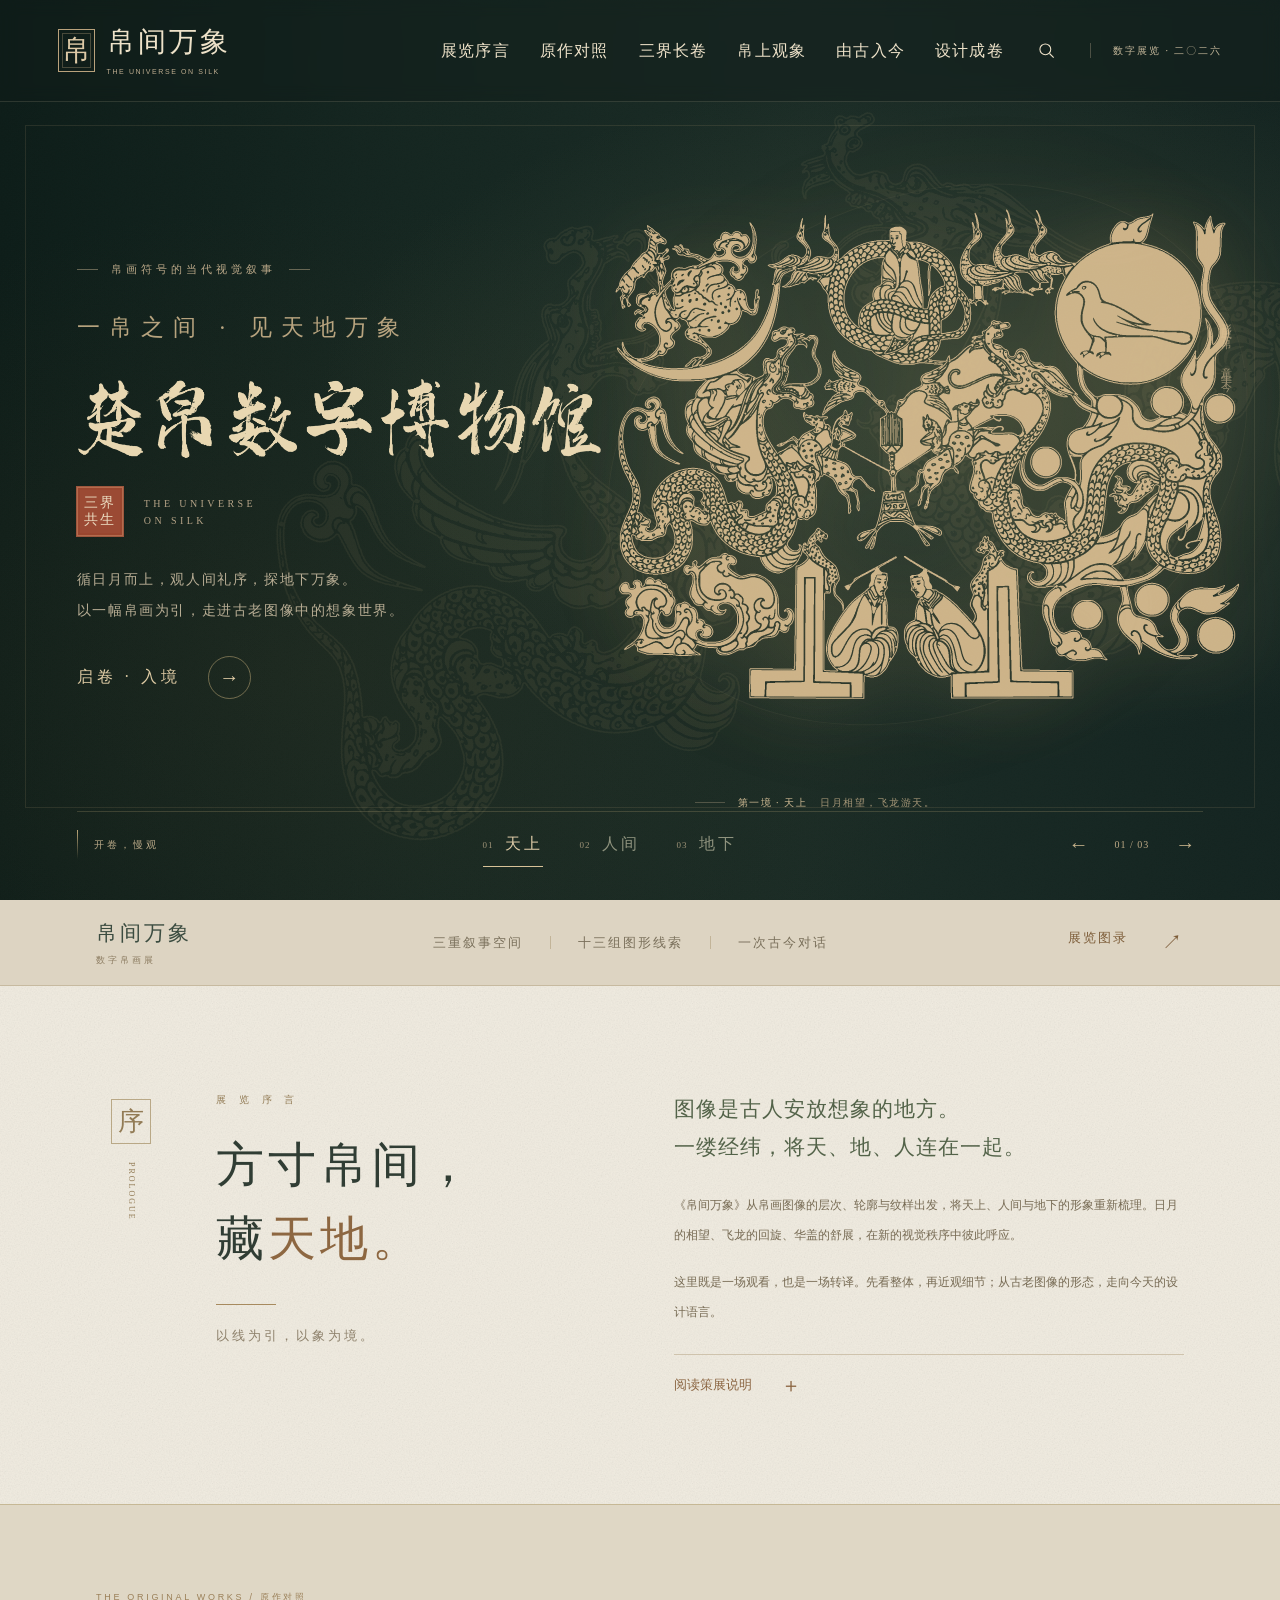
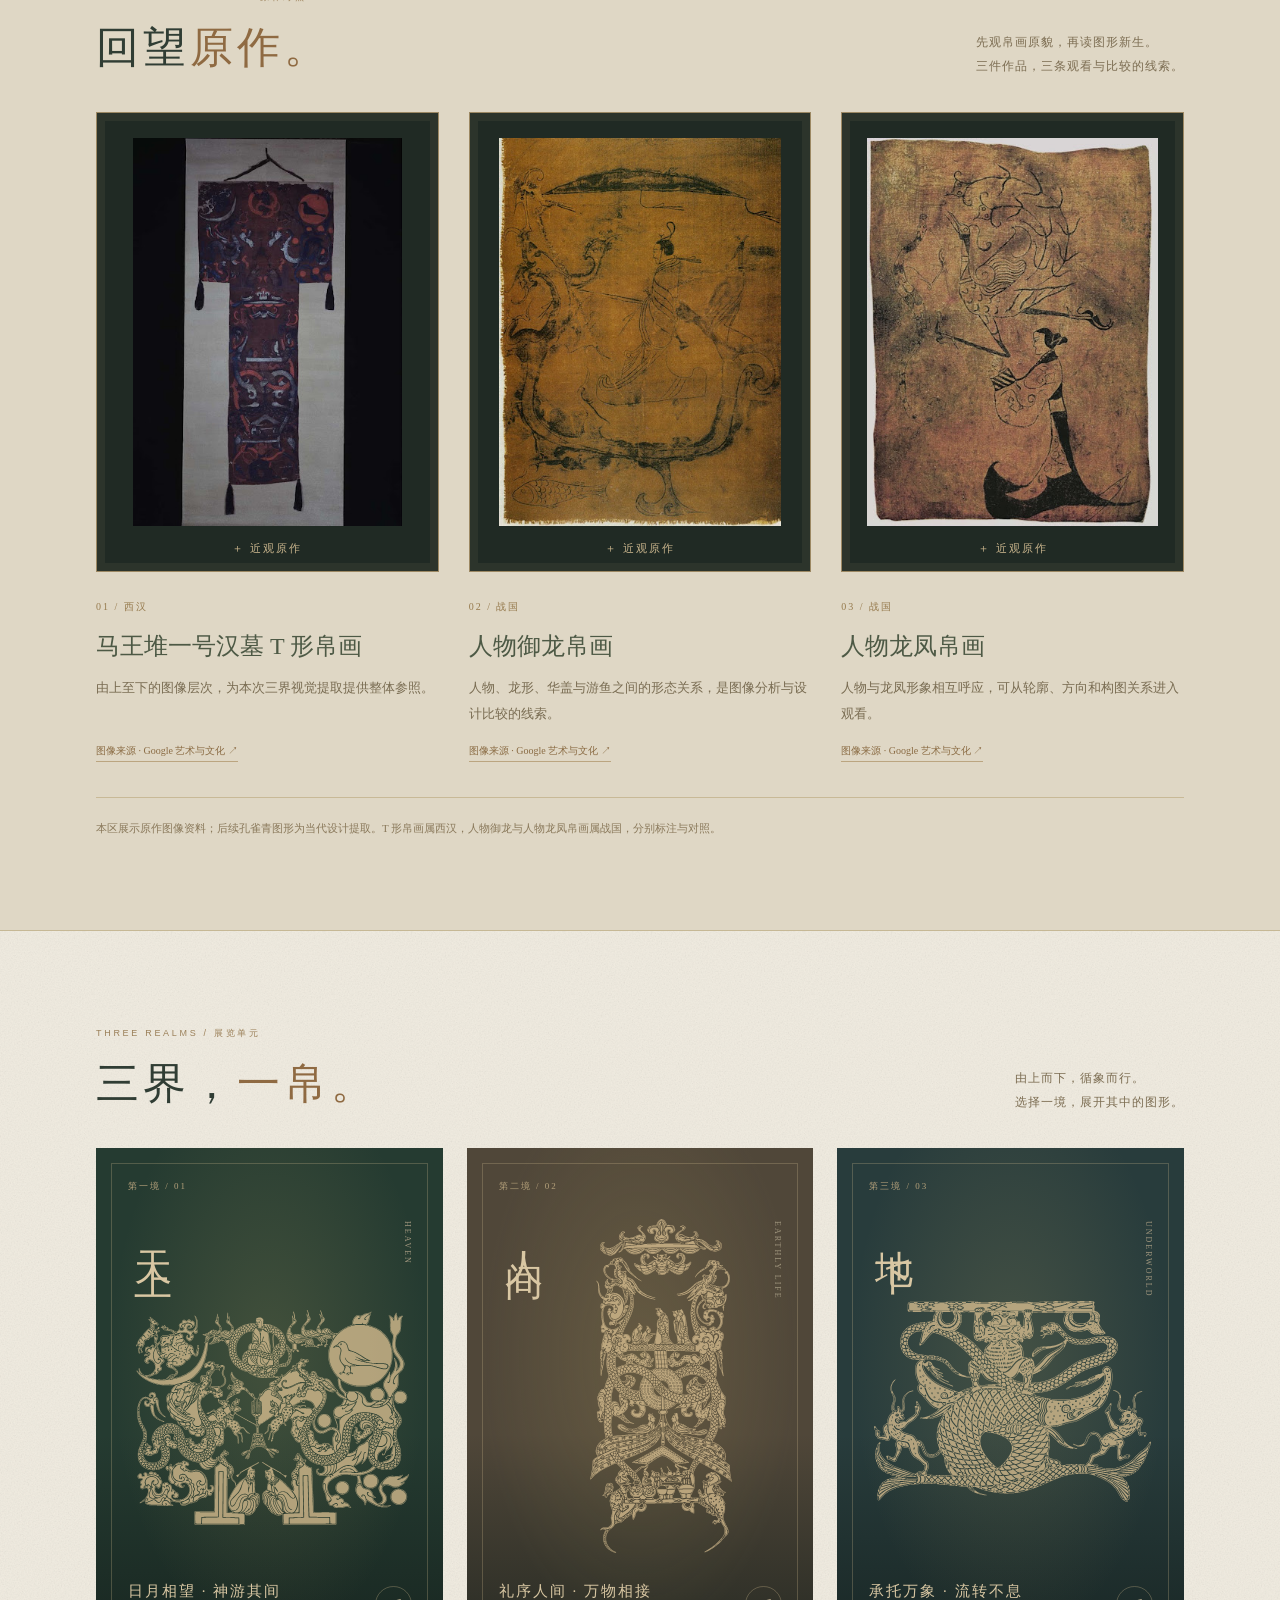
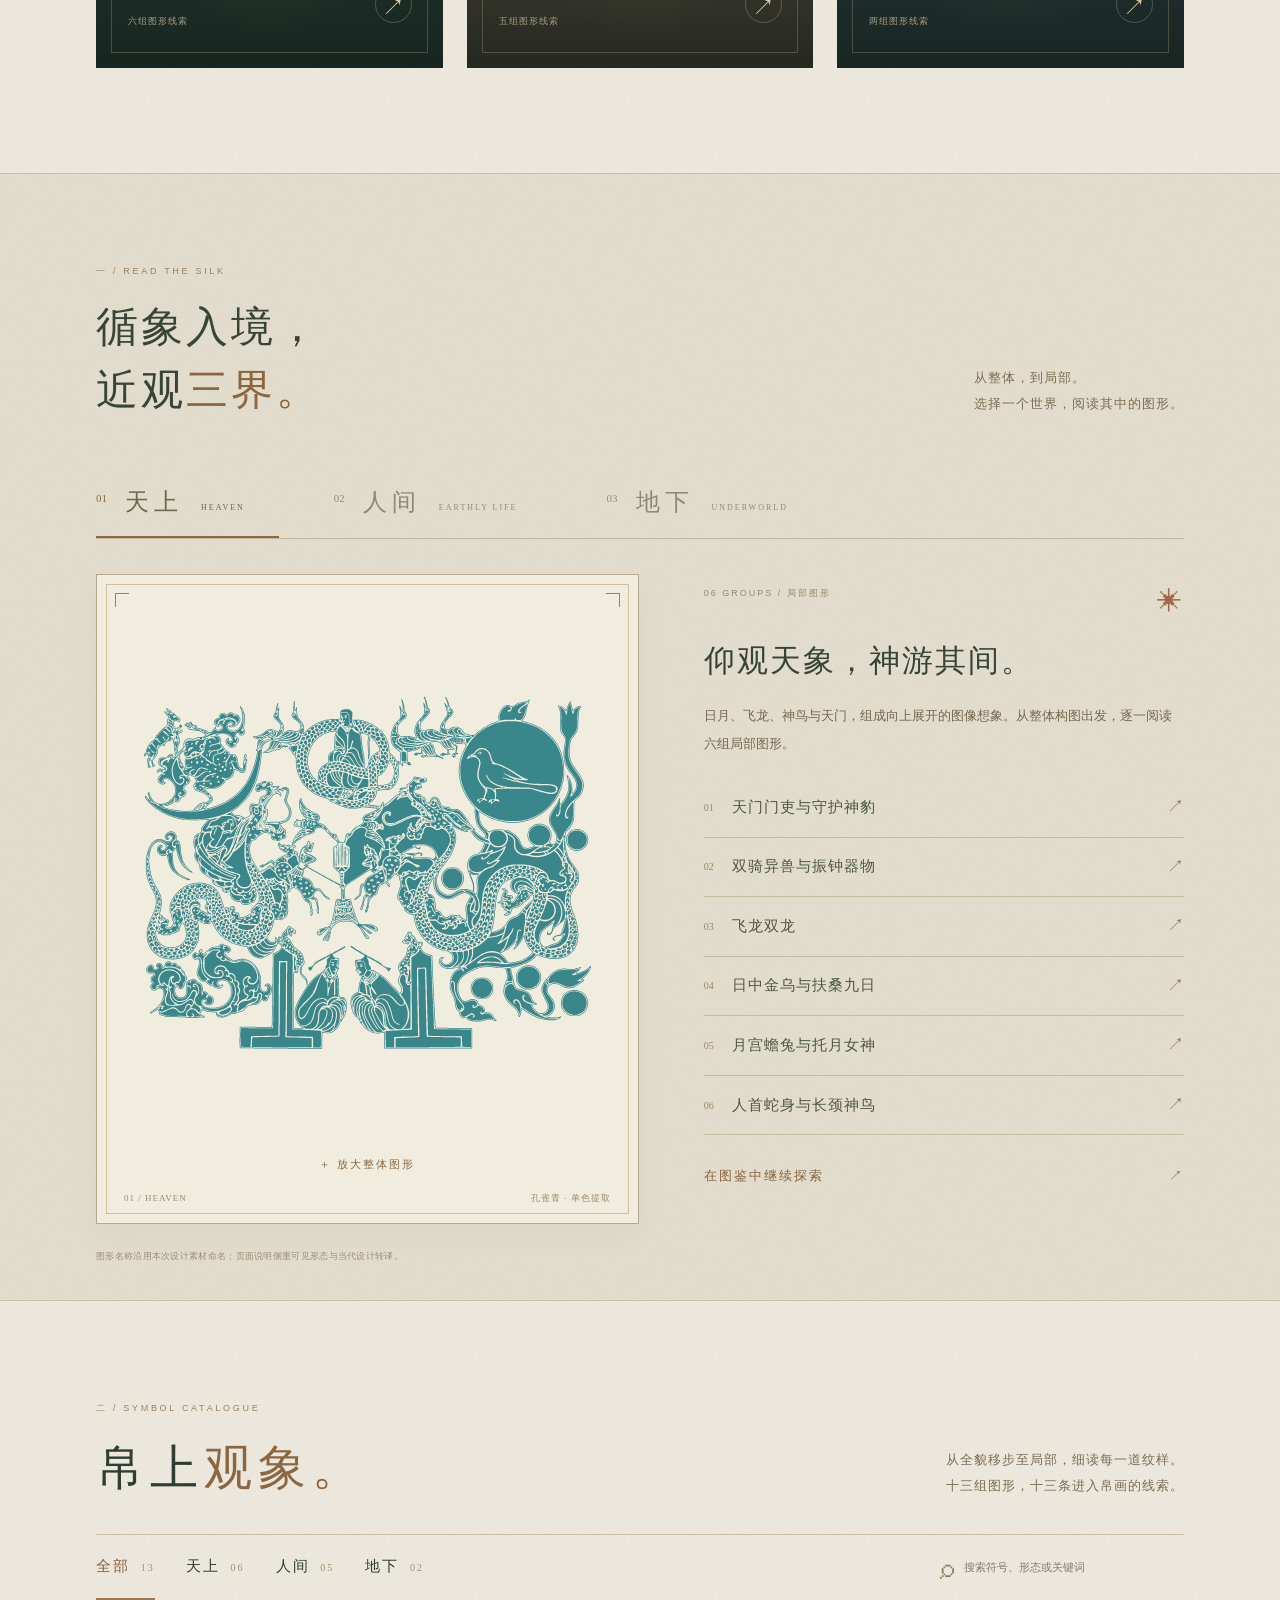
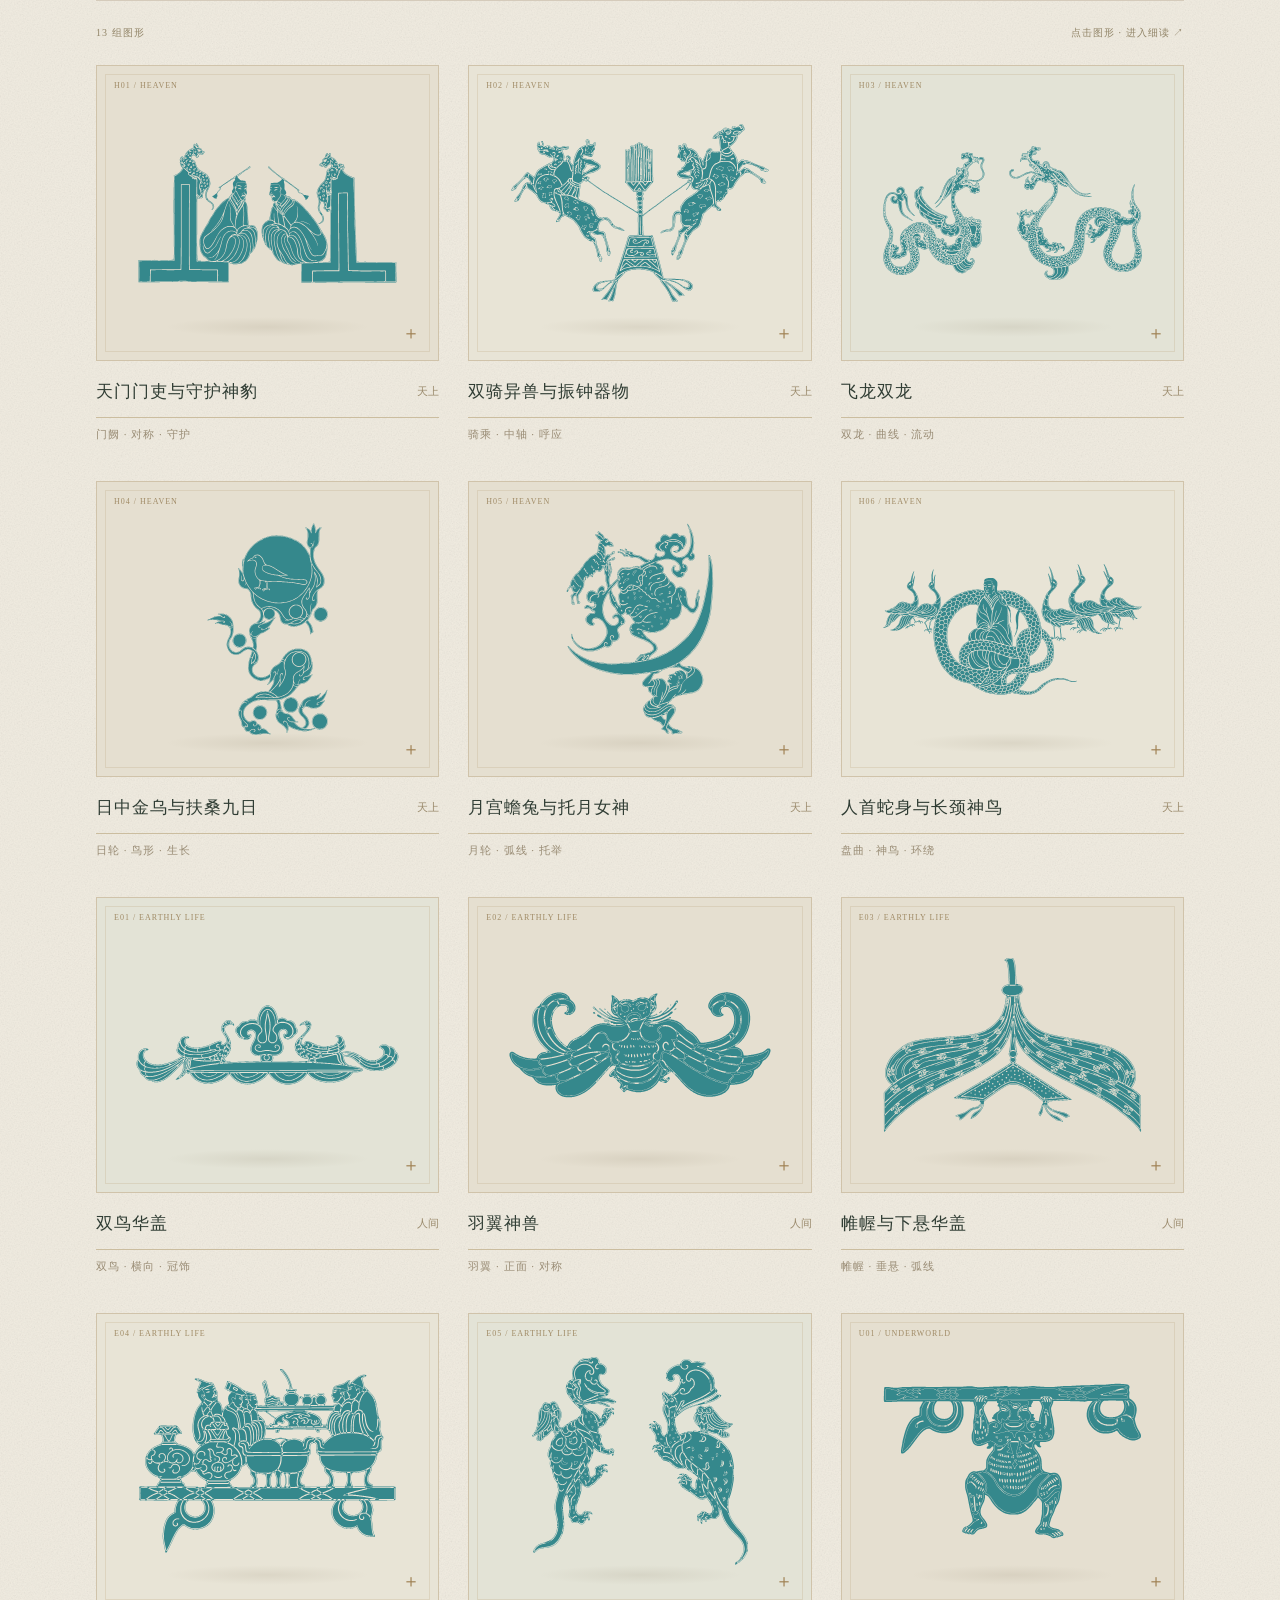
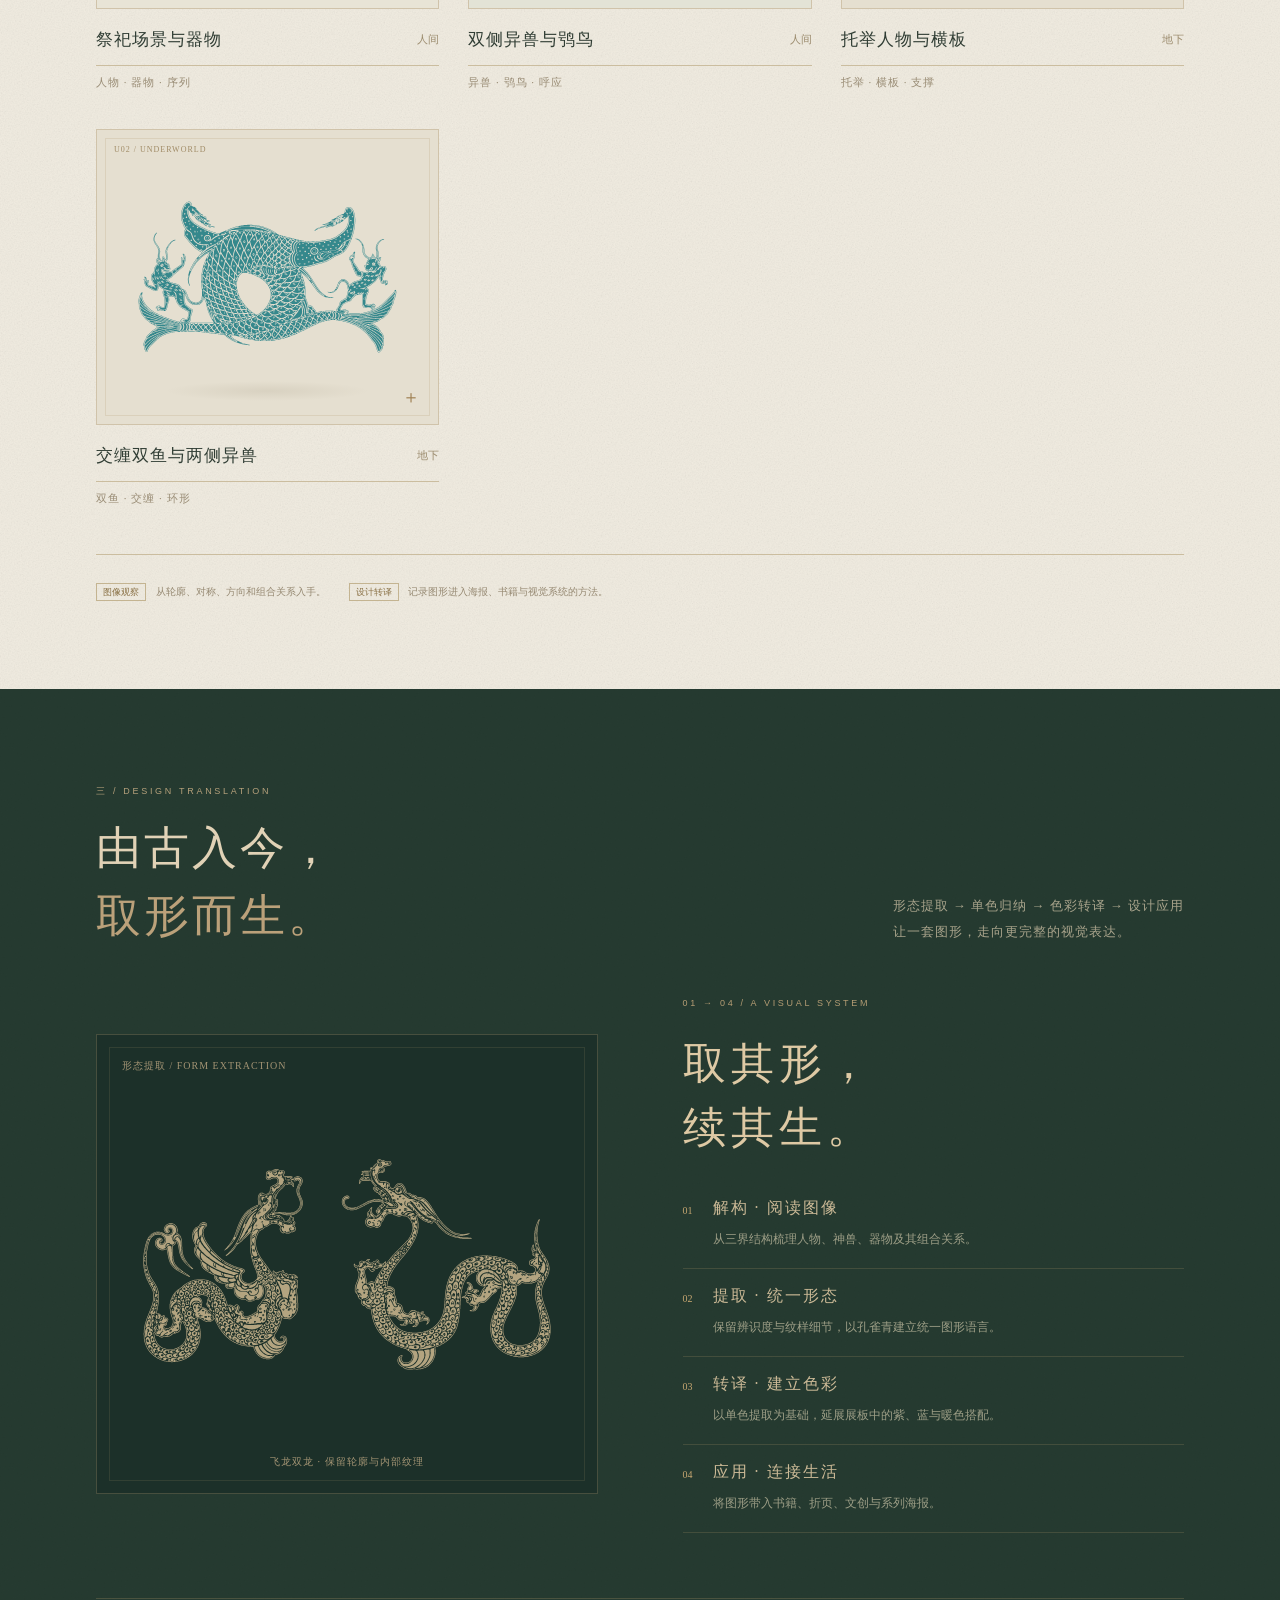
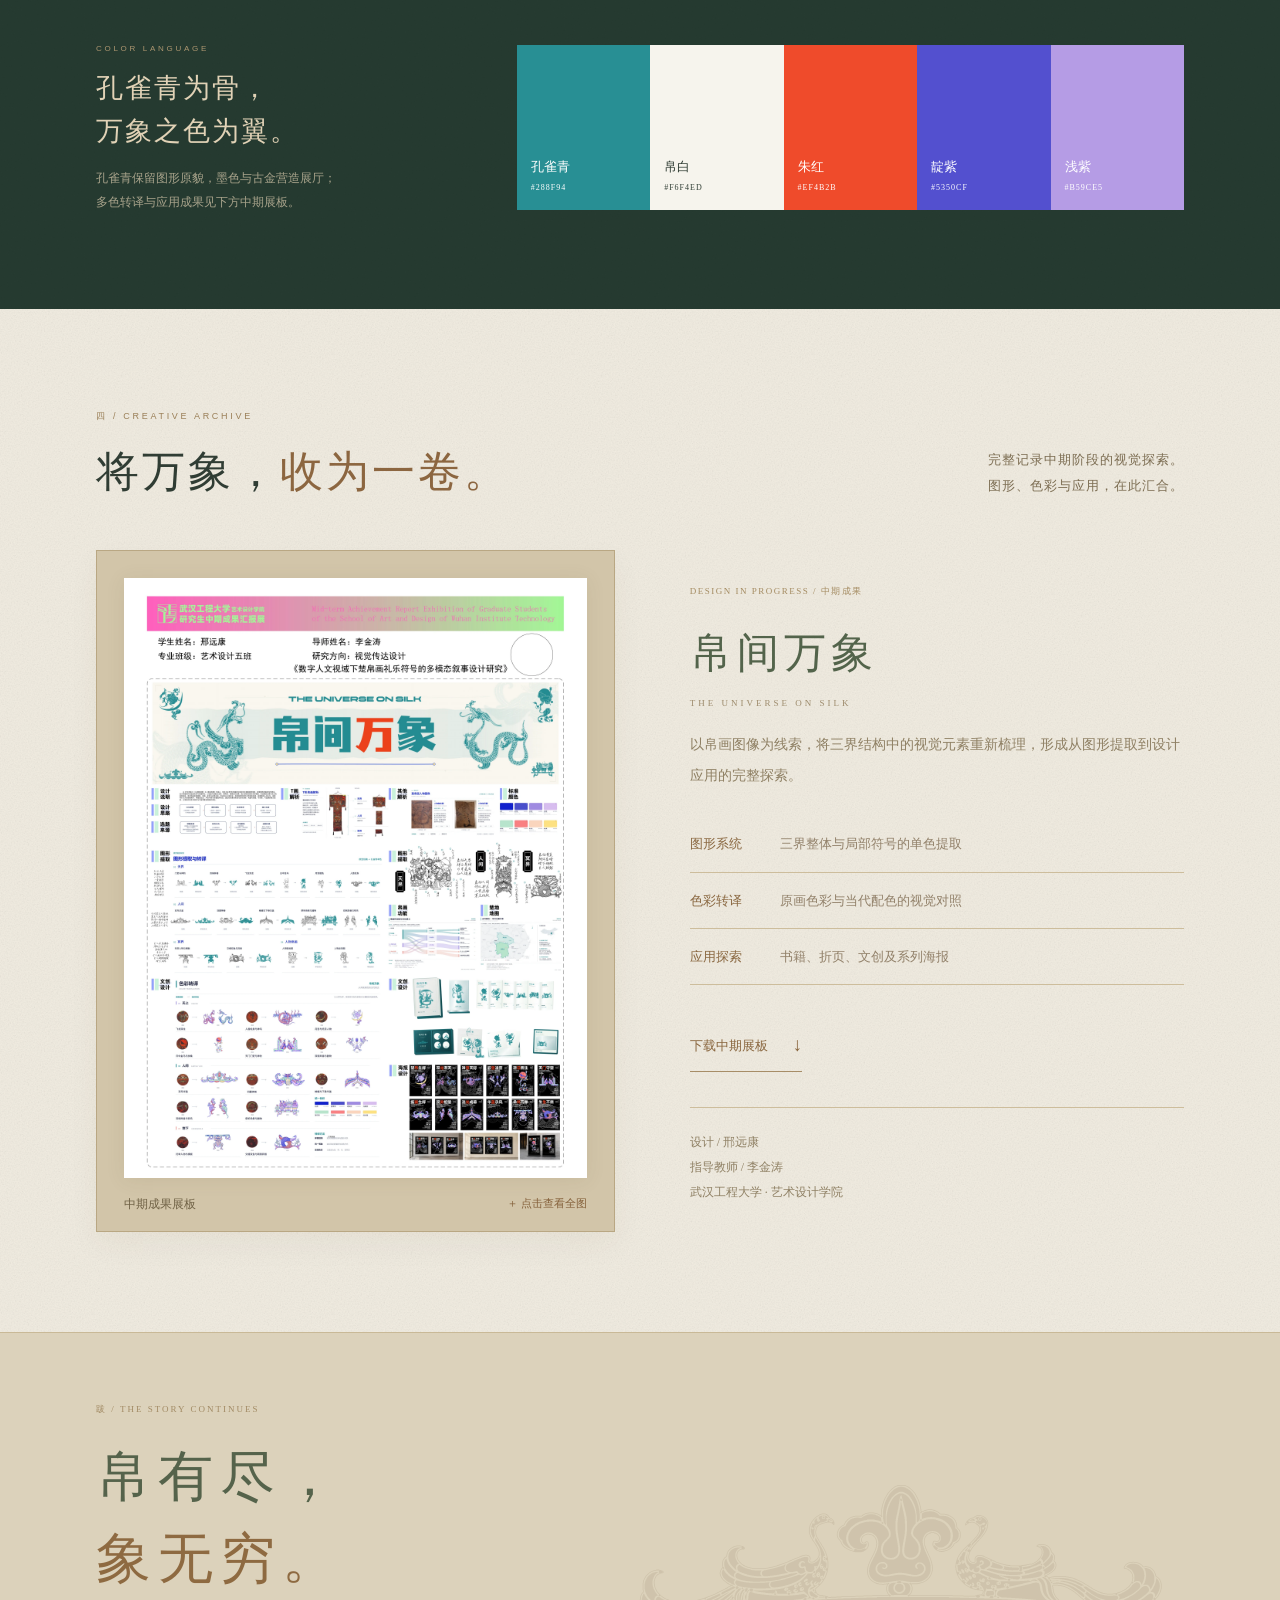
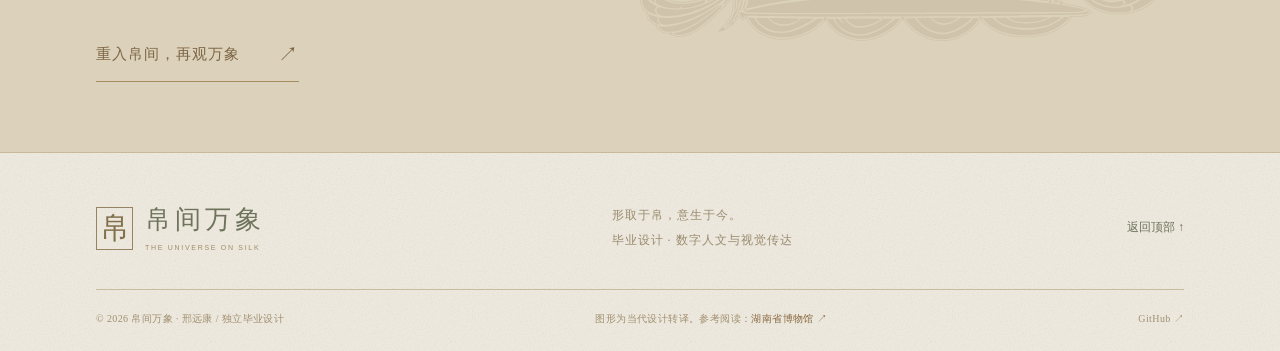
==== commit bc2f6498: "Display three original silk paintings with source attribution and image viewer" ====
--- a/index.html
+++ b/index.html
@@ -1,10 +1,11 @@
 <!doctype html>
-<html lang="zh-CN"><head><meta charset="UTF-8"><meta name="viewport" content="width=device-width, initial-scale=1"><meta name="theme-color" content="#172724"><meta name="description" content="帛间万象 THE UNIVERSE ON SILK——以天上、人间、地下为线索，探索帛画符号的当代视觉转译。三界导览、13组符号图鉴、设计研究与创作档案。"><title>帛间万象 · 三界共生 | 数字帛画展</title><link rel="icon" type="image/svg+xml" href="assets/favicon.svg"><link rel="stylesheet" href="styles.css?v=3"><script src="silk-data.js?v=3" defer></script><script src="app.js?v=3" defer></script><link rel="stylesheet" href="museum.css?v=4"><script src="museum.js?v=3" defer></script></head>
+<html lang="zh-CN"><head><meta charset="UTF-8"><meta name="viewport" content="width=device-width, initial-scale=1"><meta name="theme-color" content="#172724"><meta name="description" content="帛间万象 THE UNIVERSE ON SILK——以天上、人间、地下为线索，探索帛画符号的当代视觉转译。三界导览、13组符号图鉴、设计研究与创作档案。"><title>帛间万象 · 三界共生 | 数字帛画展</title><link rel="icon" type="image/svg+xml" href="assets/favicon.svg"><link rel="stylesheet" href="styles.css?v=3"><script src="silk-data.js?v=3" defer></script><script src="app.js?v=3" defer></script><link rel="stylesheet" href="museum.css?v=5"><script src="museum.js?v=3" defer></script></head>
 <body><a class="skip-link" href="#realms">跳转到三界导览</a>
-<header class="header museum-header"><a class="brand" href="#home" aria-label="帛间万象首页"><span class="brand-mark" aria-hidden="true">帛</span><span>帛间万象<small>THE UNIVERSE ON SILK</small></span></a><nav class="nav" id="navigation" aria-label="主导航"><a href="#prologue">展览序言</a><a href="#realms">三界长卷</a><a href="#atlas">帛上观象</a><a href="#process">由古入今</a><a href="#archive">设计成卷</a></nav><button class="museum-search" type="button" aria-label="搜索符号图录"><svg viewBox="0 0 24 24" width="20" height="20" aria-hidden="true"><circle cx="10" cy="10" r="6.5" fill="none" stroke="currentColor" stroke-width="1.3"/><path d="m15 15 5 5" stroke="currentColor" stroke-width="1.3"/></svg></button><span class="edition-label">数字展览 · 二〇二六</span><button class="menu-toggle" aria-expanded="false" aria-controls="navigation" aria-label="打开导航" type="button"><span></span><span></span></button></header>
+<header class="header museum-header"><a class="brand" href="#home" aria-label="帛间万象首页"><span class="brand-mark" aria-hidden="true">帛</span><span>帛间万象<small>THE UNIVERSE ON SILK</small></span></a><nav class="nav" id="navigation" aria-label="主导航"><a href="#prologue">展览序言</a><a href="#originals">原作对照</a><a href="#realms">三界长卷</a><a href="#atlas">帛上观象</a><a href="#process">由古入今</a><a href="#archive">设计成卷</a></nav><button class="museum-search" type="button" aria-label="搜索符号图录"><svg viewBox="0 0 24 24" width="20" height="20" aria-hidden="true"><circle cx="10" cy="10" r="6.5" fill="none" stroke="currentColor" stroke-width="1.3"/><path d="m15 15 5 5" stroke="currentColor" stroke-width="1.3"/></svg></button><span class="edition-label">数字展览 · 二〇二六</span><button class="menu-toggle" aria-expanded="false" aria-controls="navigation" aria-label="打开导航" type="button"><span></span><span></span></button></header>
 <main><section class="hero museum-hero" id="home" aria-labelledby="hero-title"><div class="hero-noise" aria-hidden="true"></div><div class="hero-pattern" aria-hidden="true"><img src="assets/silk/heaven-04.svg" alt=""></div><div class="museum-hero-inner"><div class="hero-copy"><p class="exhibition-kicker"><span></span> 帛画符号的当代视觉叙事 <span></span></p><p class="hero-overline">一帛之间 · 见天地万象</p><h1 id="hero-title" class="calligraphy-title"><img src="assets/title-calligraphy.svg?v=1" alt="楚帛数字博物馆" width="8157" height="1257" fetchpriority="high"></h1><div class="hero-subtitle"><span class="red-seal">三界<br>共生</span><span>THE UNIVERSE<br>ON SILK</span></div><p class="hero-description">循日月而上，观人间礼序，探地下万象。<br>以一幅帛画为引，走进古老图像中的想象世界。</p><a class="exhibition-enter" id="hero-enter" href="#realms"><span>启卷 · 入境</span><span class="round-arrow" aria-hidden="true">→</span></a></div><div class="stage-art" id="hero-stage-image"><div class="stage-mount" aria-hidden="true"></div><img id="exhibit-art" src="assets/silk/heaven-01.svg" alt="天上整体图形的古金色展陈演绎" width="2048" height="1639" fetchpriority="high"><div class="stage-caption"><span class="caption-rule"></span><span id="hero-caption-title">第一境 · 天上</span><span id="hero-caption-note">日月相望，飞龙游天。</span></div></div><span class="hero-side-note">形取于帛 · 意生于今</span><div class="hero-stage-bottom"><a class="scroll-cue" href="#prologue"><span class="scroll-stem" aria-hidden="true"></span><span>开卷，慢观</span></a><div class="hero-scenes" role="group" aria-label="切换首页展陈图形"><button data-hero-scene="heaven" aria-pressed="true" aria-controls="hero-stage-image" type="button"><b>01</b>天上<span></span></button><button data-hero-scene="earth" aria-pressed="false" aria-controls="hero-stage-image" type="button"><b>02</b>人间<span></span></button><button data-hero-scene="underworld" aria-pressed="false" aria-controls="hero-stage-image" type="button"><b>03</b>地下<span></span></button></div><div class="hero-paging"><button id="hero-prev" type="button" aria-label="上一幅展陈图形">←</button><span id="hero-position">01 / 03</span><button id="hero-next" type="button" aria-label="下一幅展陈图形">→</button></div></div></div></section>
 <div class="visit-strip"><div class="wrap"><span class="strip-title">帛间万象 <small>数字帛画展</small></span><span>三重叙事空间</span><i></i><span>十三组图形线索</span><i></i><span>一次古今对话</span><a href="#atlas">展览图录 <span>↗</span></a></div></div>
 <section class="prologue-section wrap" id="prologue" aria-labelledby="prologue-title"><div class="vertical-section-label"><span>序</span><small>PROLOGUE</small></div><div class="prologue-title"><p class="eyebrow">展 览 序 言</p><h2 id="prologue-title">方寸帛间，<br>藏<em>天地。</em></h2><span class="prologue-rule"></span><p>以线为引，以象为境。</p></div><div class="prologue-copy"><p class="lead">图像是古人安放想象的地方。<br>一缕经纬，将天、地、人连在一起。</p><p>《帛间万象》从帛画图像的层次、轮廓与纹样出发，将天上、人间与地下的形象重新梳理。日月的相望、飞龙的回旋、华盖的舒展，在新的视觉秩序中彼此呼应。</p><p>这里既是一场观看，也是一场转译。先看整体，再近观细节；从古老图像的形态，走向今天的设计语言。</p><details class="curator-note"><summary>阅读策展说明 <span aria-hidden="true">＋</span></summary><div><p>本展以你提供的三界整体图形、十三组局部图形和中期设计展板为内容基础。名称沿用设计素材；图形说明围绕可见的构图与形态展开。</p><p>古金色仅用于数字展厅的氛围演绎，图鉴与下载保留孔雀青单色设计。具体文化寓意、器物身份与历史解释，应结合原作及相关研究继续核验。</p><p>视觉参考：<a href="https://www.hnmuseum.com/" target="_blank" rel="noopener noreferrer">湖南省博物馆官网 ↗</a>。本网站为独立毕业设计展示。</p></div></details></div></section>
+<section class="originals-section" id="originals" aria-labelledby="originals-title"><div class="wrap"><div class="museum-section-head"><div><p class="eyebrow">THE ORIGINAL WORKS / 原作对照</p><h2 id="originals-title">回望<em>原作。</em></h2></div><p>先观帛画原貌，再读图形新生。<br>三件作品，三条观看与比较的线索。</p></div><div class="originals-grid"><article class="original-item"><button class="original-picture" type="button" data-original="t-banner" aria-label="查看马王堆一号汉墓 T 形帛画原作资料图"><img src="assets/originals/t-banner.jpg" alt="马王堆一号汉墓 T 形帛画原作资料图" loading="lazy"><span>＋ 近观原作</span></button><div class="original-label"><small>01 / 西汉</small><h3>马王堆一号汉墓 T 形帛画</h3><p>由上至下的图像层次，为本次三界视觉提取提供整体参照。</p><a href="https://artsandculture.google.com/asset/t-shaped-painting-on-silk/gAHqReEjqoLl5w?hl=zh-cn" target="_blank" rel="noopener noreferrer">图像来源 · Google 艺术与文化 ↗</a></div></article><article class="original-item"><button class="original-picture" type="button" data-original="dragon" aria-label="查看人物御龙帛画原作资料图"><img src="assets/originals/dragon.jpg" alt="人物御龙帛画原作资料图" loading="lazy"><span>＋ 近观原作</span></button><div class="original-label"><small>02 / 战国</small><h3>人物御龙帛画</h3><p>人物、龙形、华盖与游鱼之间的形态关系，是图像分析与设计比较的线索。</p><a href="https://artsandculture.google.com/asset/silk-painting-of-man-riding-on-dragon-unknown/5gGOlEh16uokdA?hl=zh-cn" target="_blank" rel="noopener noreferrer">图像来源 · Google 艺术与文化 ↗</a></div></article><article class="original-item"><button class="original-picture" type="button" data-original="phoenix" aria-label="查看人物龙凤帛画原作资料图"><img src="assets/originals/phoenix.jpg" alt="人物龙凤帛画原作资料图" loading="lazy"><span>＋ 近观原作</span></button><div class="original-label"><small>03 / 战国</small><h3>人物龙凤帛画</h3><p>人物与龙凤形象相互呼应，可从轮廓、方向和构图关系进入观看。</p><a href="https://artsandculture.google.com/asset/silk-painting-featuring-figure-dragon-and-phoenix-unknown/HwG6Zd5DLqw31Q?hl=zh-cn" target="_blank" rel="noopener noreferrer">图像来源 · Google 艺术与文化 ↗</a></div></article></div><p class="originals-note">本区展示原作图像资料；后续孔雀青图形为当代设计提取。T 形帛画属西汉，人物御龙与人物龙凤帛画属战国，分别标注与对照。</p></div></section>
 <section class="gates-section" aria-labelledby="gates-title"><div class="wrap"><div class="museum-section-head"><div><p class="eyebrow">THREE REALMS / 展览单元</p><h2 id="gates-title">三界，<em>一帛。</em></h2></div><p>由上而下，循象而行。<br>选择一境，展开其中的图形。</p></div><div class="exhibition-gates"><a class="exhibition-gate gate-heaven" href="#realms" data-enter-realm="heaven"><div class="gate-frame"></div><span class="gate-index">第一境 / 01</span><h3>天上</h3><span class="gate-en">HEAVEN</span><img src="assets/silk/heaven-01.svg" alt="天上整体图形" loading="lazy"><div class="gate-footer"><span>日月相望 · 神游其间<small>六组图形线索</small></span><span class="gate-arrow">↗</span></div></a><a class="exhibition-gate gate-earth" href="#realms" data-enter-realm="earth"><div class="gate-frame"></div><span class="gate-index">第二境 / 02</span><h3>人间</h3><span class="gate-en">EARTHLY LIFE</span><img src="assets/silk/earth-01.svg" alt="人间整体图形" loading="lazy"><div class="gate-footer"><span>礼序人间 · 万物相接<small>五组图形线索</small></span><span class="gate-arrow">↗</span></div></a><a class="exhibition-gate gate-underworld" href="#realms" data-enter-realm="underworld"><div class="gate-frame"></div><span class="gate-index">第三境 / 03</span><h3>地下</h3><span class="gate-en">UNDERWORLD</span><img src="assets/silk/underworld-01.svg" alt="地下整体图形" loading="lazy"><div class="gate-footer"><span>承托万象 · 流转不息<small>两组图形线索</small></span><span class="gate-arrow">↗</span></div></a></div></div></section>
 <section class="realm-section" id="realms" aria-labelledby="realm-heading"><div class="wrap"><div class="section-head light"><div><p class="eyebrow">一 / READ THE SILK</p><h2 id="realm-heading">循象入境，<br>近观<em>三界。</em></h2></div><p>从整体，到局部。<br>选择一个世界，阅读其中的图形。</p></div><div class="realm-tabs" role="tablist" aria-label="选择叙事层级"></div><div class="realm-layout" id="realm-panel" role="tabpanel"><div class="realm-image"><span class="image-corner corner-tl"></span><span class="image-corner corner-tr"></span><button class="realm-whole" id="realm-whole" type="button" aria-label="放大整体图形"><img id="realm-art" src="assets/silk/heaven-01.svg" alt="天上整体图形" loading="lazy"><span>＋ 放大整体图形</span></button><div class="realm-image-foot"><span id="realm-image-label">01 / HEAVEN</span><span>孔雀青 · 单色提取</span></div></div><div class="realm-info"><div class="realm-heading-row"><span id="realm-count">06 GROUPS</span><span class="tiny-star">✳</span></div><h3 id="realm-title">仰观天象，神游其间。</h3><p id="realm-description"></p><div class="realm-parts" aria-label="当前层级的局部图形"></div><a class="realm-atlas-link" href="#atlas" id="view-realm-atlas">在图鉴中继续探索 <span>↗</span></a></div></div><p class="realm-footnote">图形名称沿用本次设计素材命名；页面说明侧重可见形态与当代设计转译。</p></div></section>
 <section class="atlas-section wrap" id="atlas" aria-labelledby="atlas-heading"><div class="section-head"><div><p class="eyebrow">二 / SYMBOL CATALOGUE</p><h2 id="atlas-heading">帛上<em>观象。</em></h2></div><p>从全貌移步至局部，细读每一道纹样。<br>十三组图形，十三条进入帛画的线索。</p></div><div class="atlas-toolbar"><div class="filters" role="group" aria-label="筛选符号"><button data-filter="all" aria-pressed="true" type="button">全部 <small>13</small></button><button data-filter="heaven" aria-pressed="false" type="button">天上 <small>06</small></button><button data-filter="earth" aria-pressed="false" type="button">人间 <small>05</small></button><button data-filter="underworld" aria-pressed="false" type="button">地下 <small>02</small></button></div><label class="search"><span aria-hidden="true">⌕</span><input type="search" id="symbol-search" aria-label="搜索符号名称或特征" placeholder="搜索符号、形态或关键词" autocomplete="off"></label></div><div class="atlas-status"><span id="result-count" aria-live="polite">13 组图形</span><span>点击图形 · 进入细读 ↗</span></div><div class="symbol-grid"></div><div class="empty-state" hidden><span>没有找到对应的图形。</span><button id="clear-search" type="button">清除筛选，查看全部 →</button></div><p class="atlas-note"><span>图像观察</span> 从轮廓、对称、方向和组合关系入手。 <span>设计转译</span> 记录图形进入海报、书籍与视觉系统的方法。</p></section>
@@ -13,4 +14,4 @@
 <section class="closing"><div class="wrap"><p class="eyebrow">跋 / THE STORY CONTINUES</p><h2>帛有尽，<br><em>象无穷。</em></h2><a href="#atlas" class="button">重入帛间，再观万象 <span>↗</span></a><img src="assets/silk/earth-02.svg" alt="" aria-hidden="true" loading="lazy"></div></section></main>
 <footer class="footer wrap museum-footer"><a class="brand" href="#home"><span class="brand-mark" aria-hidden="true">帛</span><span>帛间万象<small>THE UNIVERSE ON SILK</small></span></a><p>形取于帛，意生于今。<br>毕业设计 · 数字人文与视觉传达</p><a href="#home">返回顶部 ↑</a><div class="footer-bottom"><span>© 2026 帛间万象 · 邢远康 / 独立毕业设计</span><span>图形为当代设计转译。参考阅读：<a href="https://www.hnmuseum.com/" target="_blank" rel="noopener noreferrer">湖南省博物馆 ↗</a></span><a href="https://github.com/sun777kkk/yulong-rujing" target="_blank" rel="noopener noreferrer">GitHub ↗</a></div></footer>
 <dialog id="detail-dialog" aria-labelledby="detail-title"><div class="dialog-top"><span id="detail-kicker">SYMBOL / 图形细读</span><button class="close-dialog" type="button" aria-label="关闭详情">关闭 ×</button></div><div class="dialog-body"><div class="detail-visual"><div class="zoom-viewport"><img id="detail-image" src="assets/silk/heaven-04.svg" alt=""></div><div class="zoom-controls"><button type="button" id="zoom-out" aria-label="缩小图形">−</button><output id="zoom-level">100%</output><button type="button" id="zoom-in" aria-label="放大图形">＋</button><button type="button" id="zoom-reset">复位</button></div><p class="zoom-hint">放大后可在图像区域滚动查看细节</p></div><div class="detail-copy"><p class="eyebrow" id="detail-realm"></p><h2 id="detail-title"></h2><p id="detail-tags"></p><div id="detail-analysis"><h3>图像观察</h3><p id="detail-observation"></p><h3>设计转译</h3><p id="detail-translation"></p></div><p class="detail-note" id="detail-note">名称沿用设计素材。形态说明为图像观察，转译为当代设计思路。</p><a class="button" id="detail-download" download>下载 SVG <span>↓</span></a><div class="detail-paging"><button type="button" id="prev-symbol">← 上一个</button><span id="detail-position"></span><button type="button" id="next-symbol">下一个 →</button></div></div></div></dialog>
-<noscript><div class="no-script">请启用浏览器 JavaScript 以使用三界切换、图鉴搜索与放大功能。你仍可浏览设计说明与中期展板。</div></noscript></body></html>
+<noscript><div class="no-script">请启用浏览器 JavaScript 以使用三界切换、图鉴搜索与放大功能。你仍可浏览设计说明与中期展板。</div></noscript><dialog id="original-dialog" class="original-modal" aria-labelledby="original-title"><div class="dialog-top"><span>THE ORIGINAL WORK / 原作细读</span><button type="button" id="original-close" class="close-dialog" aria-label="关闭原作详情">关闭 ×</button></div><div class="original-modal-content"><div class="original-photo-scroll"><img id="original-large" alt=""></div><div class="original-modal-label"><p class="eyebrow" id="original-era"></p><h2 id="original-title"></h2><p id="original-description"></p><div class="zoom-controls"><button id="original-zoom-out" type="button" aria-label="缩小原作">−</button><output id="original-zoom">100%</output><button id="original-zoom-in" type="button" aria-label="放大原作">＋</button></div><p class="original-photo-note">图像资料保留原貌；放大后可滚动查看。<br>来源页可查阅作品介绍。</p><a id="original-source" class="inline-link" target="_blank" rel="noopener noreferrer">查看图像来源 ↗</a></div></div></dialog><script src="originals.js?v=1" defer></script></body></html>
--- a/museum.css
+++ b/museum.css
@@ -23,3 +23,7 @@
 @media(max-width:800px){.museum-hero h1.calligraphy-title{width:100%;max-width:580px;margin:28px 0 25px}}
 @media(max-width:420px){.museum-hero h1.calligraphy-title{width:100%;margin:25px 0 23px}}
 
+
+.originals-section{padding:85px 0 90px;background:#dfd7c5;border-block:1px solid #c6b895;margin-bottom:85px}.originals-grid{display:grid;grid-template-columns:repeat(3,1fr);gap:30px}.original-picture{display:flex;position:relative;align-items:center;justify-content:center;width:100%;height:460px;background:#202a24;border:1px solid #9c8863;padding:25px 25px 45px;box-shadow:inset 0 0 0 8px #c6b28b12}.original-picture img{width:100%;height:100%;object-fit:contain;filter:none;transition:transform .5s}.original-picture:hover img{transform:scale(1.025)}.original-picture>span{position:absolute;bottom:15px;font:11px var(--serif);color:#c8b48c;letter-spacing:2px}.original-label{padding:21px 0 0}.original-label small{font:10px var(--serif);letter-spacing:2px;color:#967a4d}.original-label h3{font:24px/1.6 var(--serif);margin:9px 0;color:#4d5945}.original-label p{font:13px/2 var(--serif);color:#796c52;min-height:52px}.original-label a{display:inline-block;margin-top:14px;border-bottom:1px solid #bba580;color:#8a6b43;font:10px/2 var(--serif)}.originals-note{border-top:1px solid #c8b997;margin-top:35px;padding-top:19px;color:#8a795b;font:11px/2.1 var(--serif)}.original-modal{width:min(1080px,95vw)}.original-modal-content{display:grid;grid-template-columns:1.4fr 1fr}.original-photo-scroll{height:72svh;min-height:360px;background:#17241e;overflow:auto;padding:22px;overscroll-behavior:contain}.original-photo-scroll img{width:100%;height:100%;object-fit:contain;max-width:none}.original-modal-label{padding:35px}.original-modal-label h2{font:30px/1.6 var(--serif);margin:18px 0}.original-modal-label>p{font:14px/2.1 var(--serif);color:#7b6a4d}.original-modal-label .eyebrow{font-size:11px;color:#9a7d4f}.original-modal-label .zoom-controls{justify-content:flex-start;margin:28px 0}.original-modal-label .original-photo-note{font-size:11px;color:#9a8562;margin:22px 0}.original-modal-label .inline-link{font:13px/2 var(--serif);color:#86633b}
+@media(max-width:1100px) and (min-width:801px){.header .nav{gap:16px}.header .nav a{font-size:13px}.original-picture{height:390px;padding-inline:18px}.original-label h3{font-size:21px}}
+@media(max-width:800px){.originals-section{padding:60px 0;margin-bottom:60px}.originals-grid{grid-template-columns:1fr;gap:35px}.original-picture{height:470px}.original-label h3{font-size:25px}.original-label p{min-height:0;font-size:14px}.original-label a{font-size:11px}.originals-note{font-size:11px}.original-modal-content{grid-template-columns:1fr}.original-photo-scroll{height:56svh;min-height:280px}.original-modal-label{padding:25px}.original-modal-label h2{font-size:26px}.original-picture img{max-height:410px}}
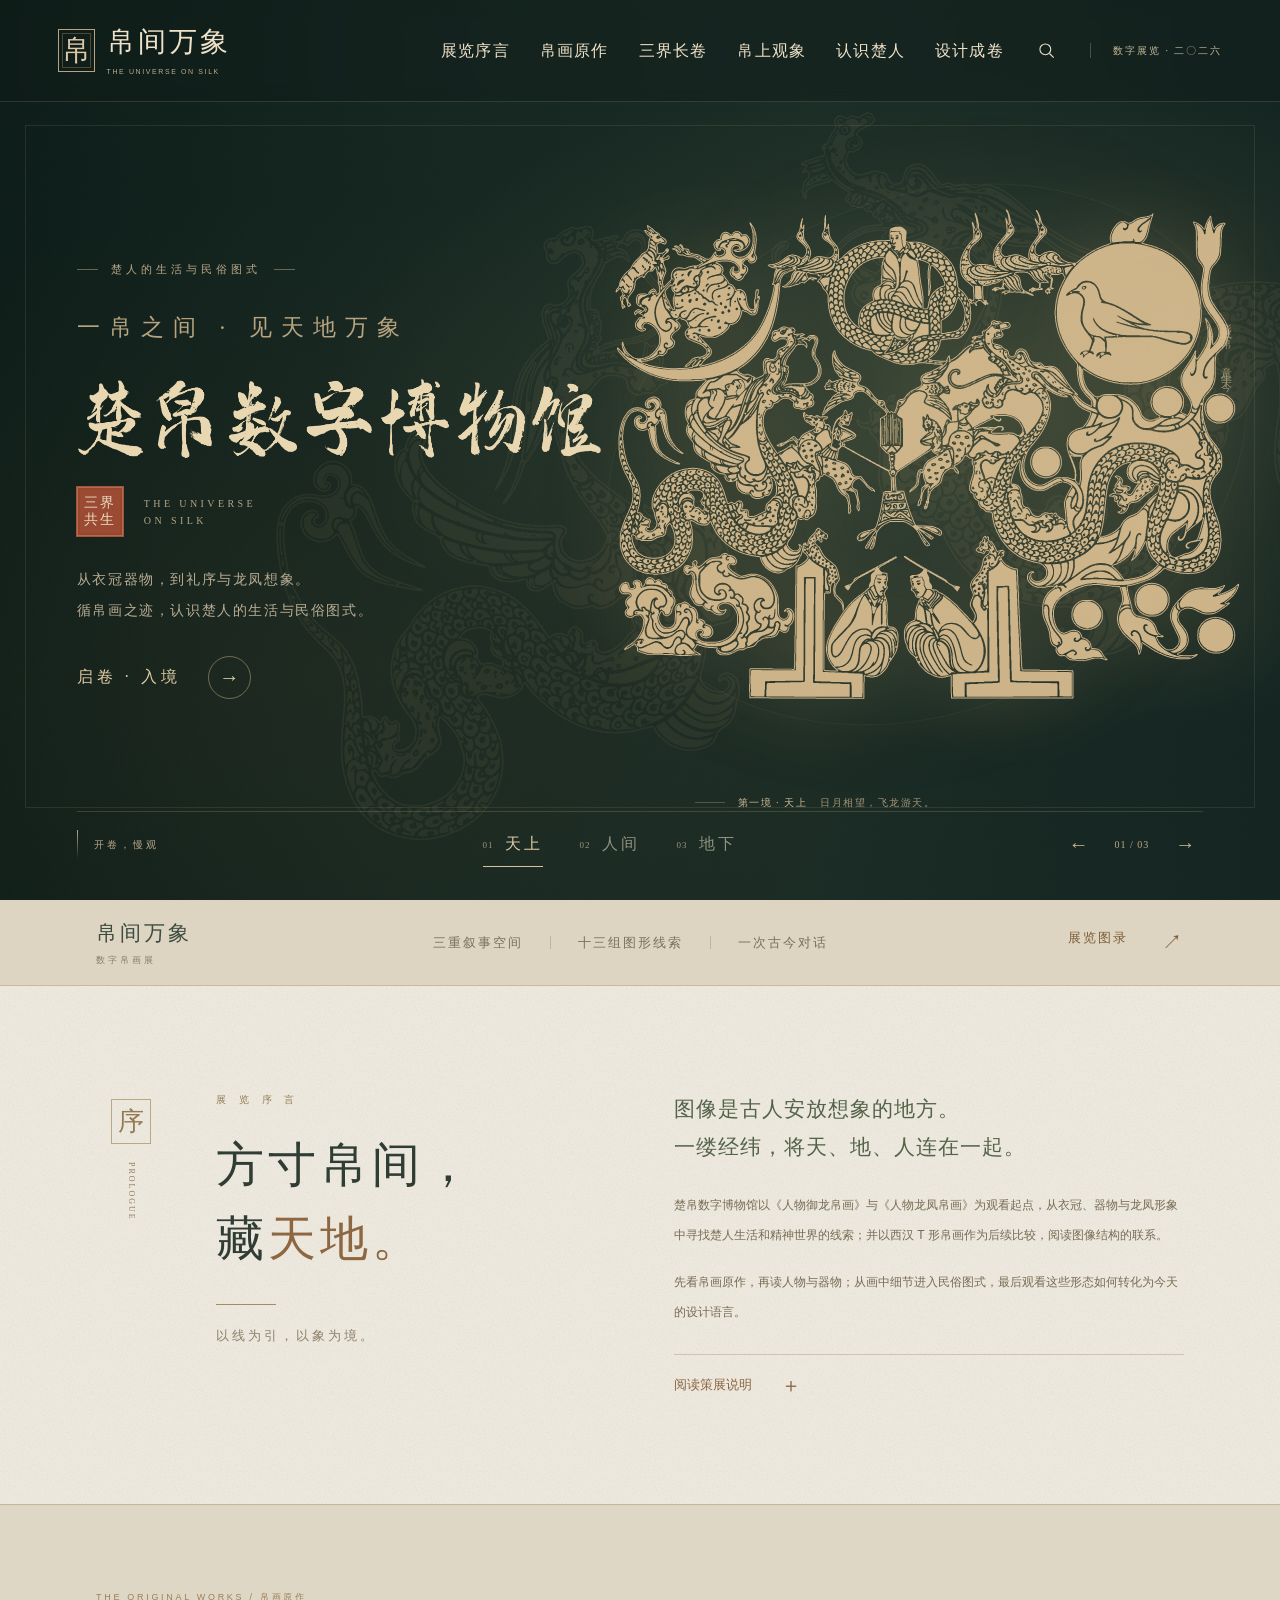
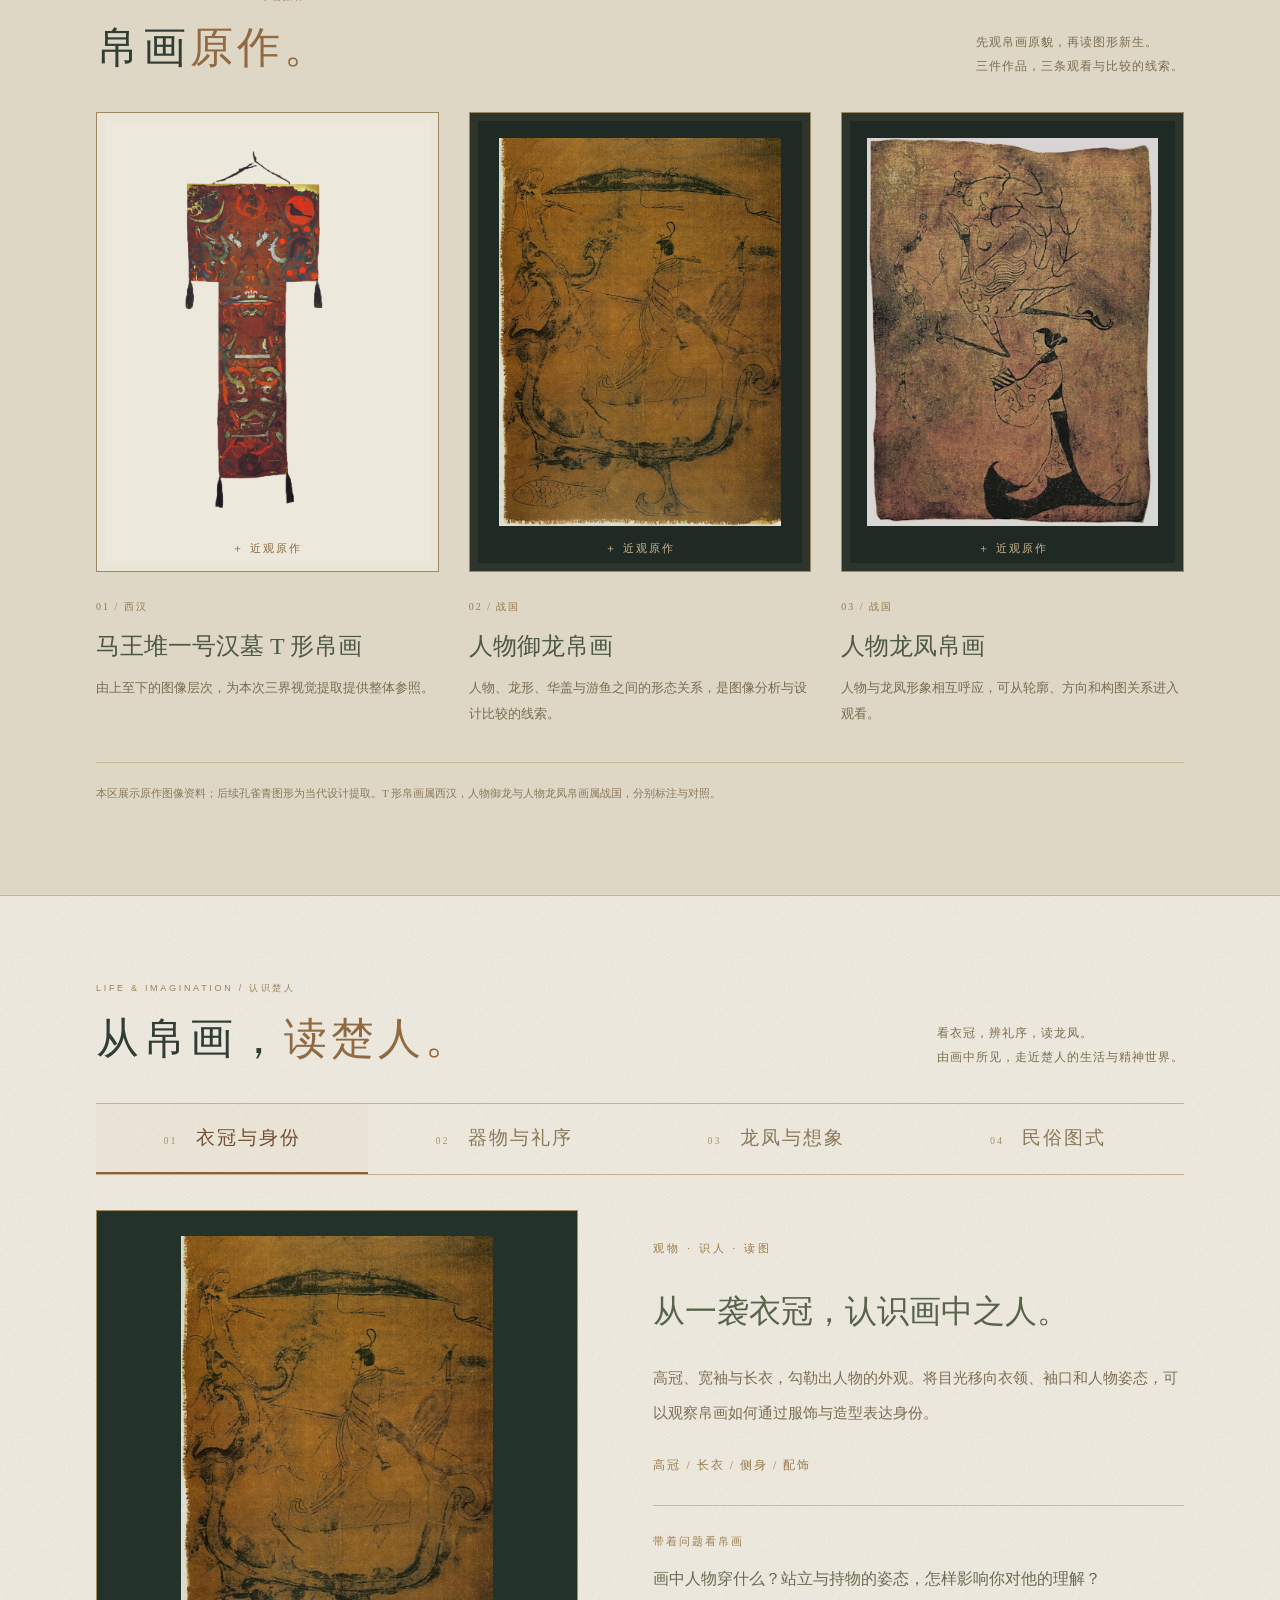
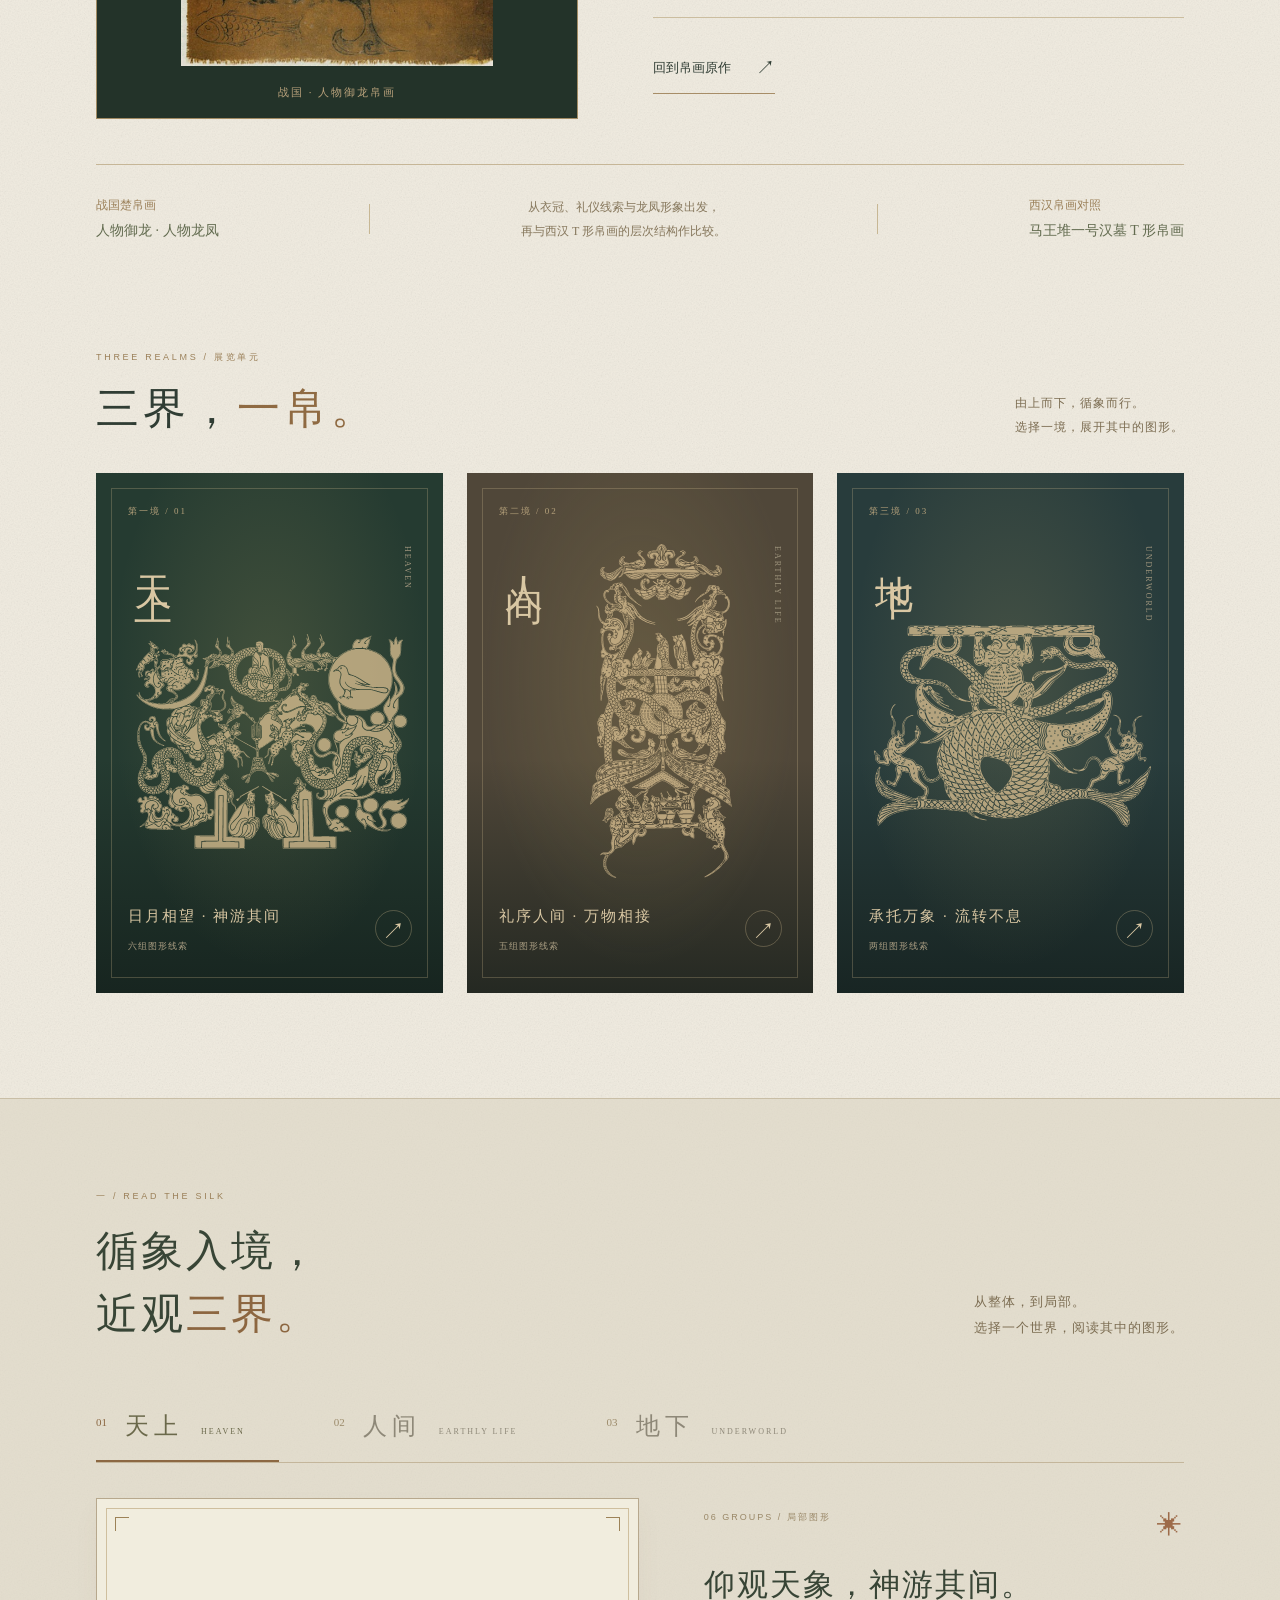
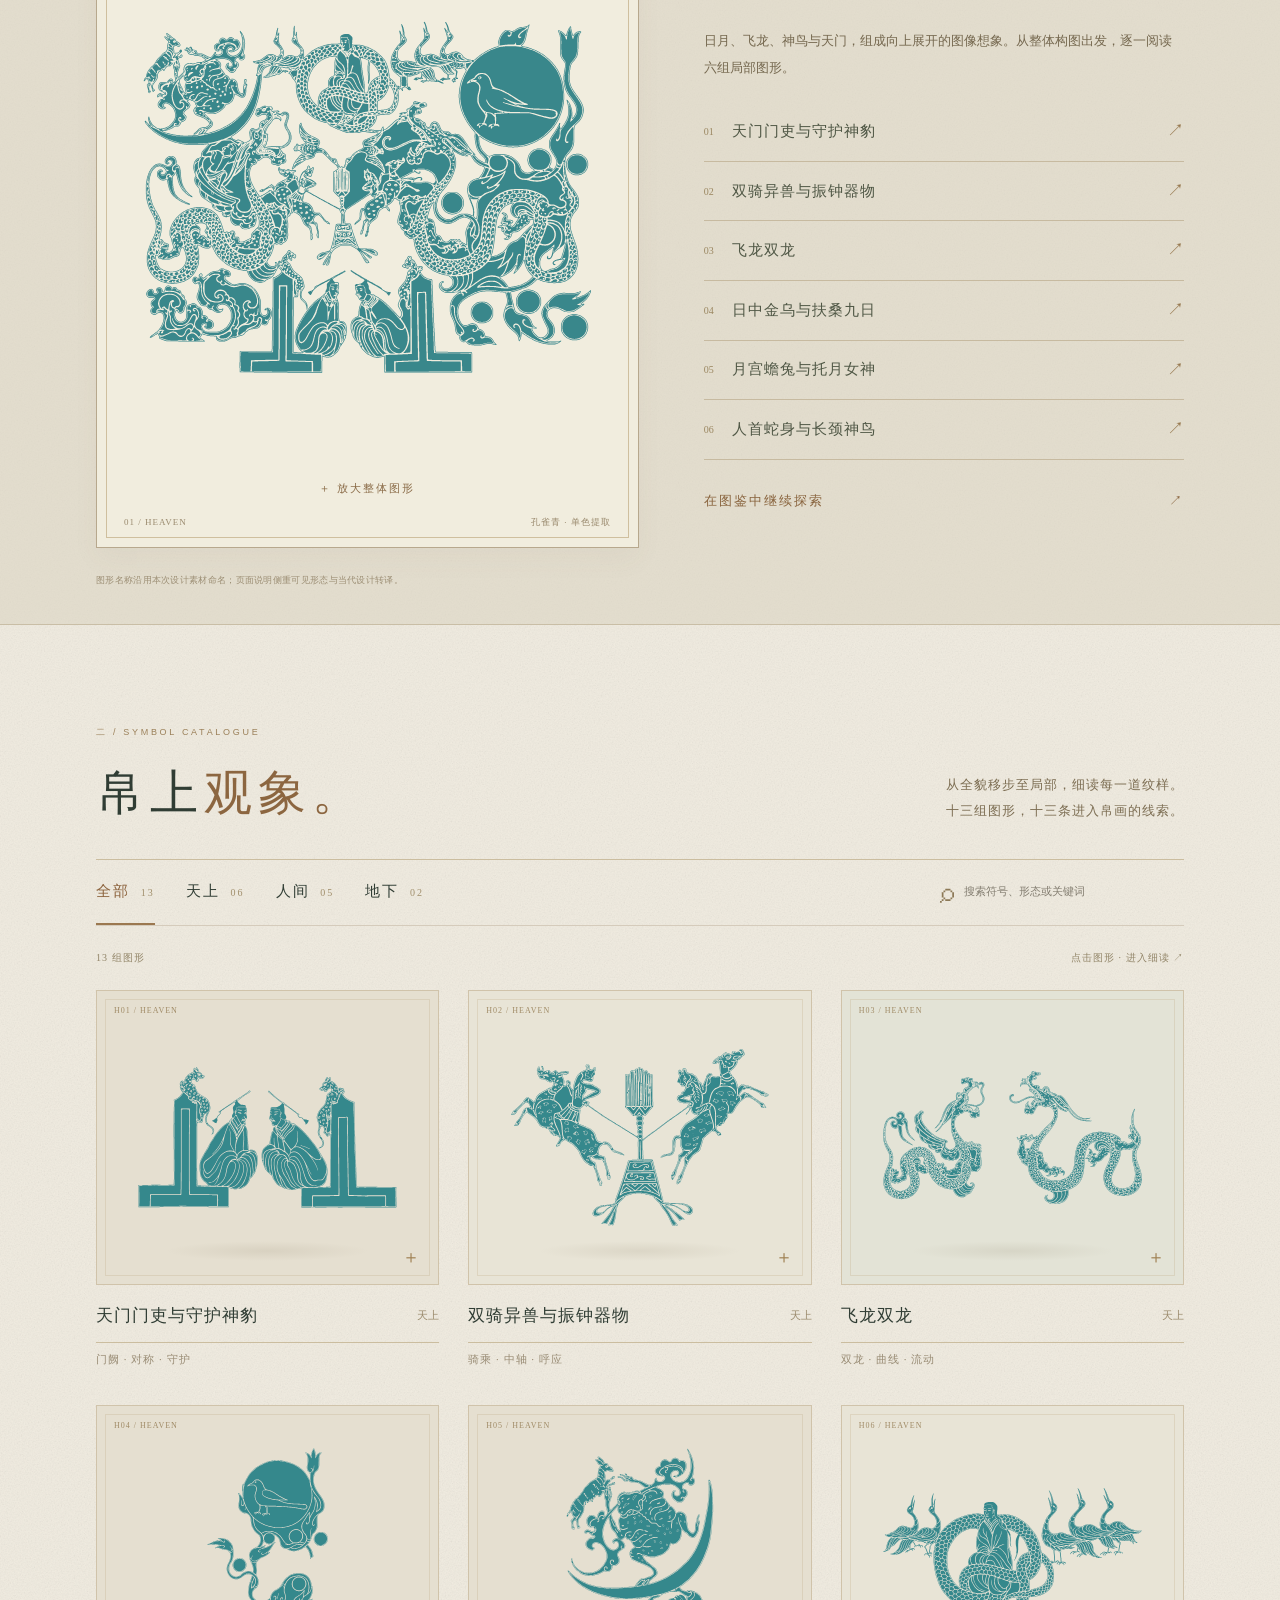
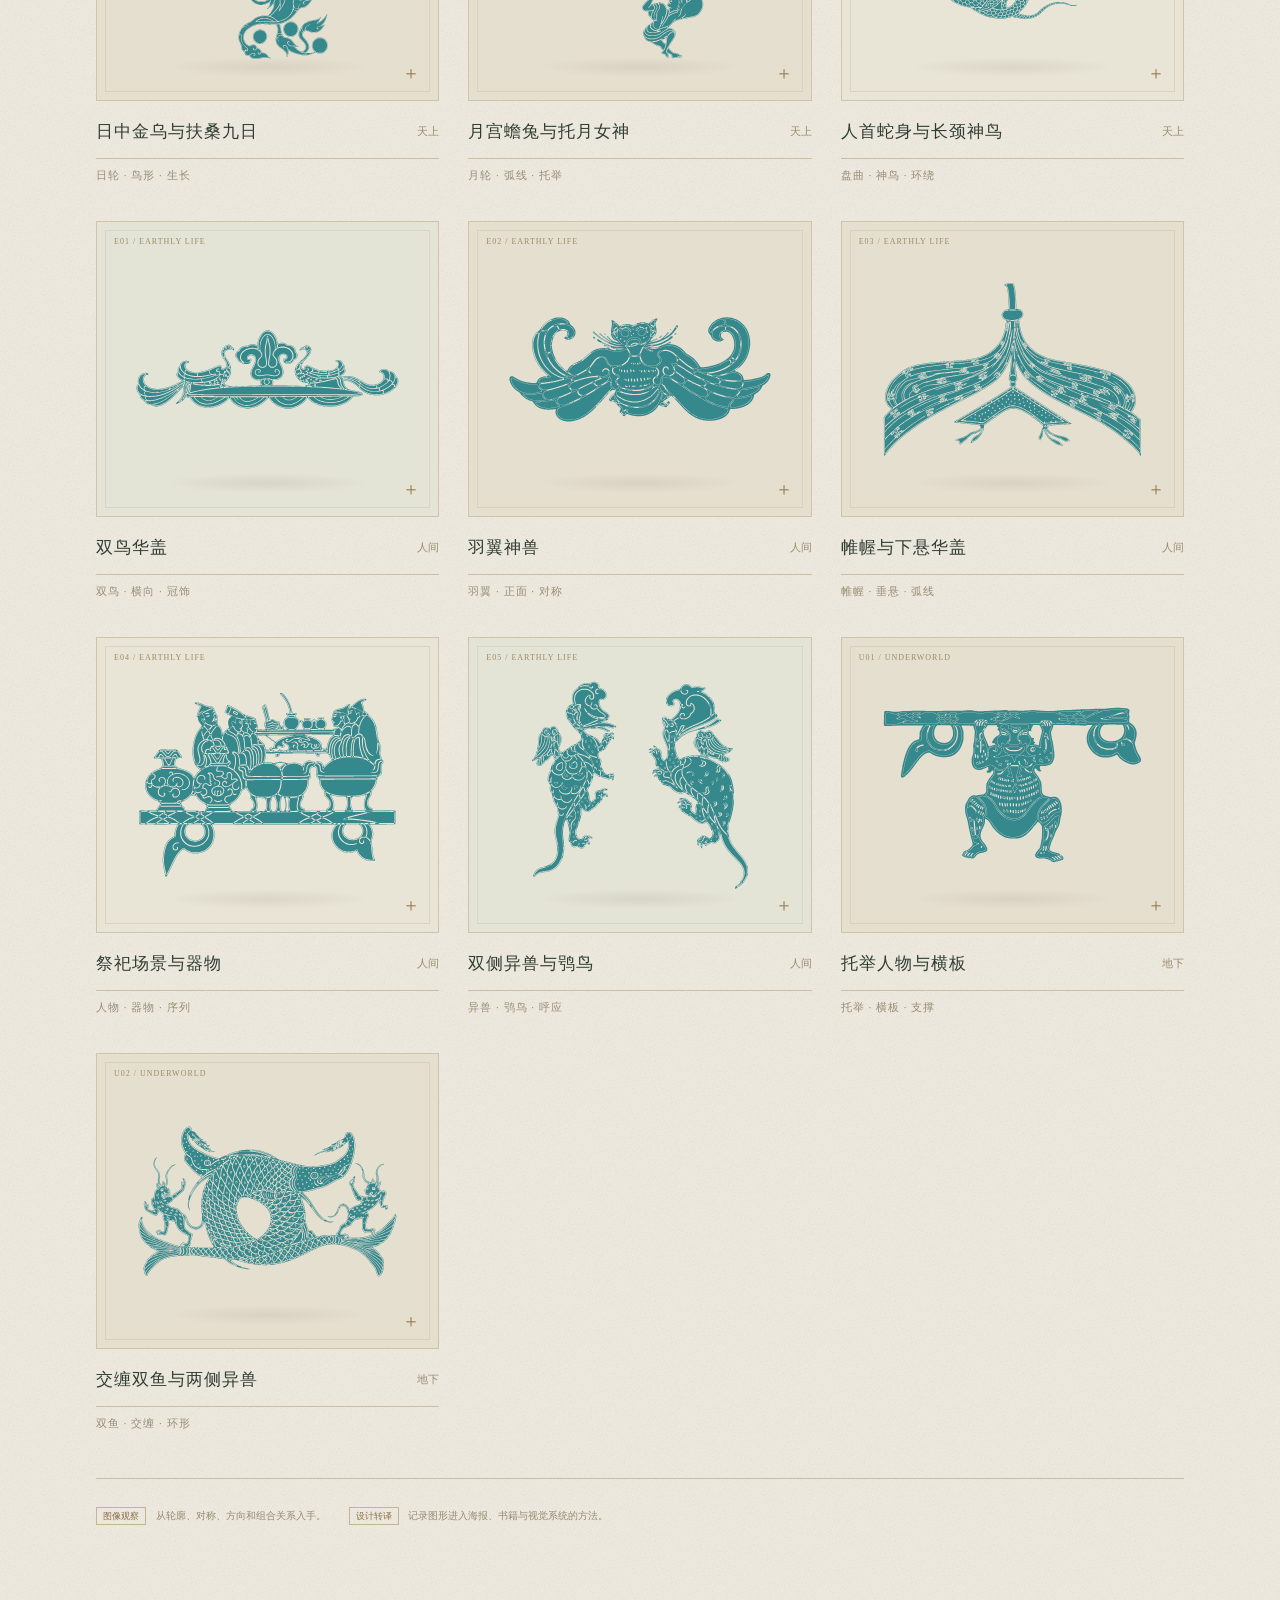
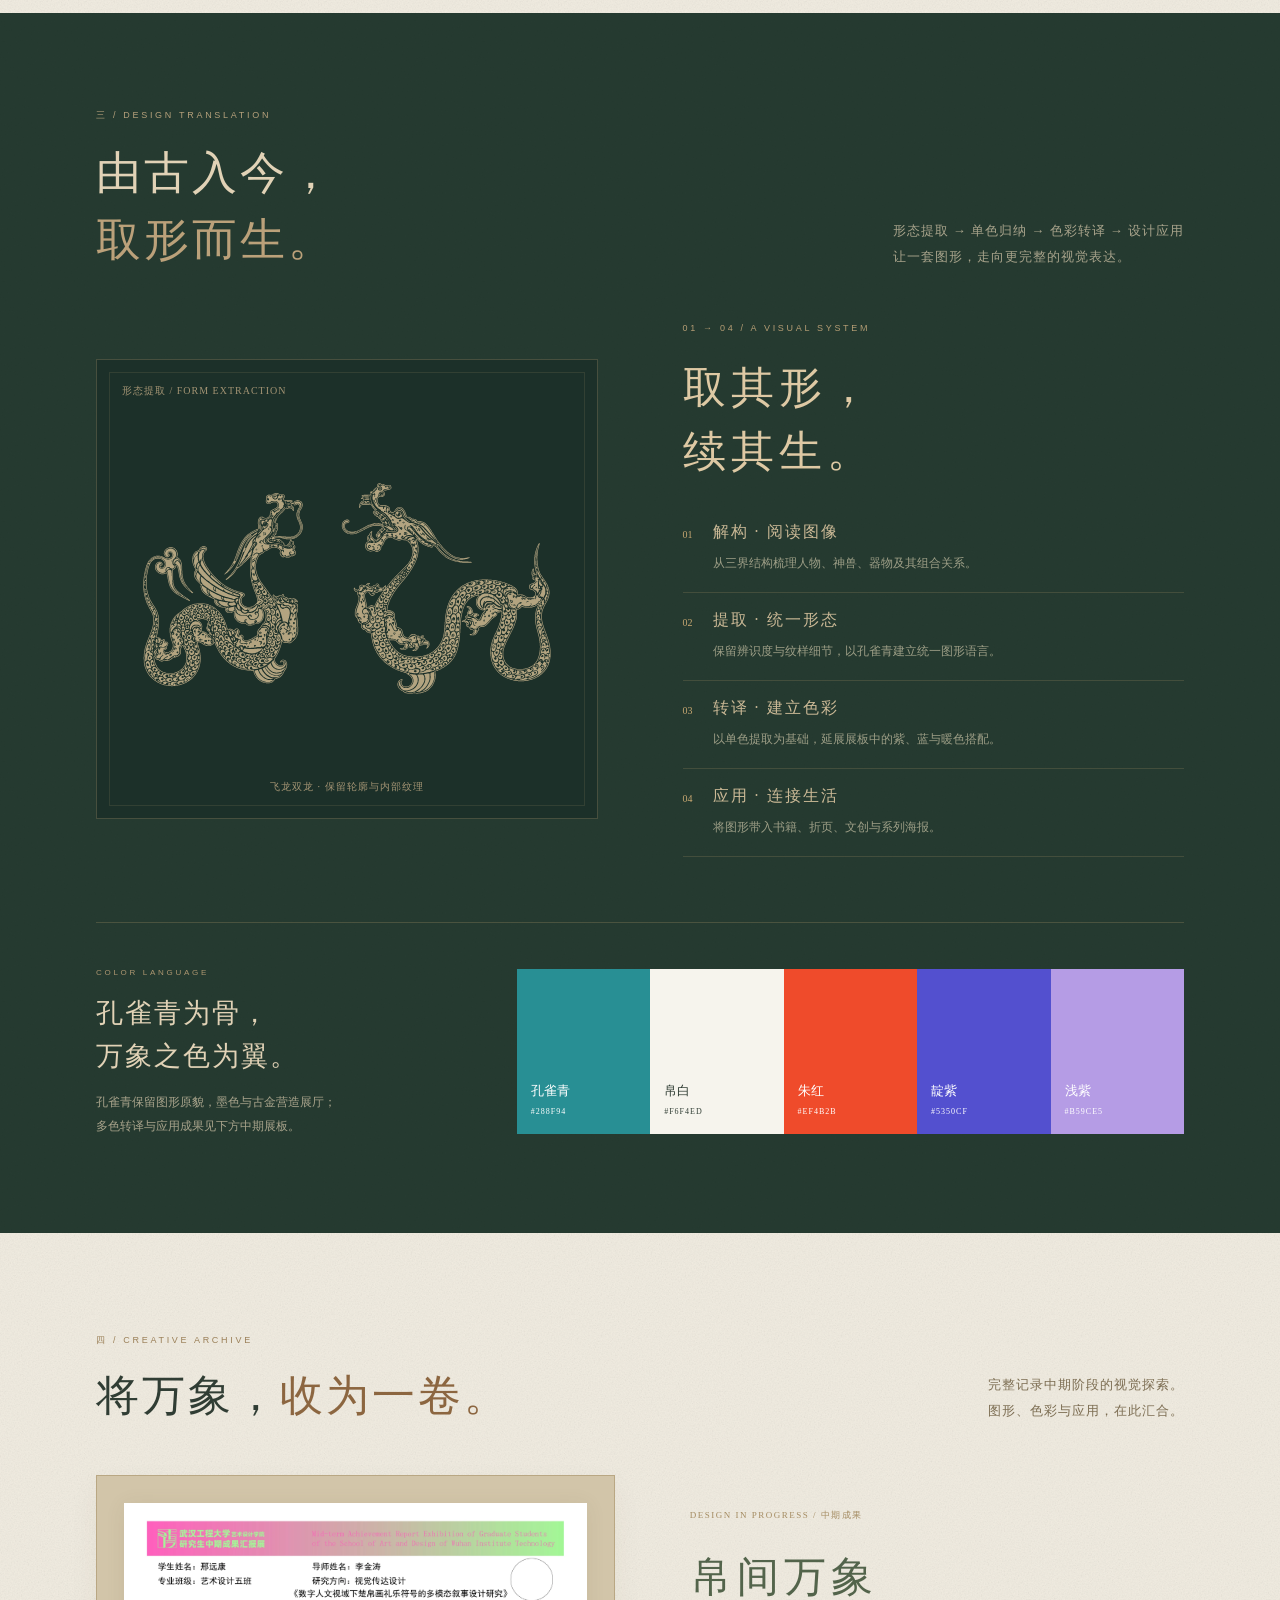
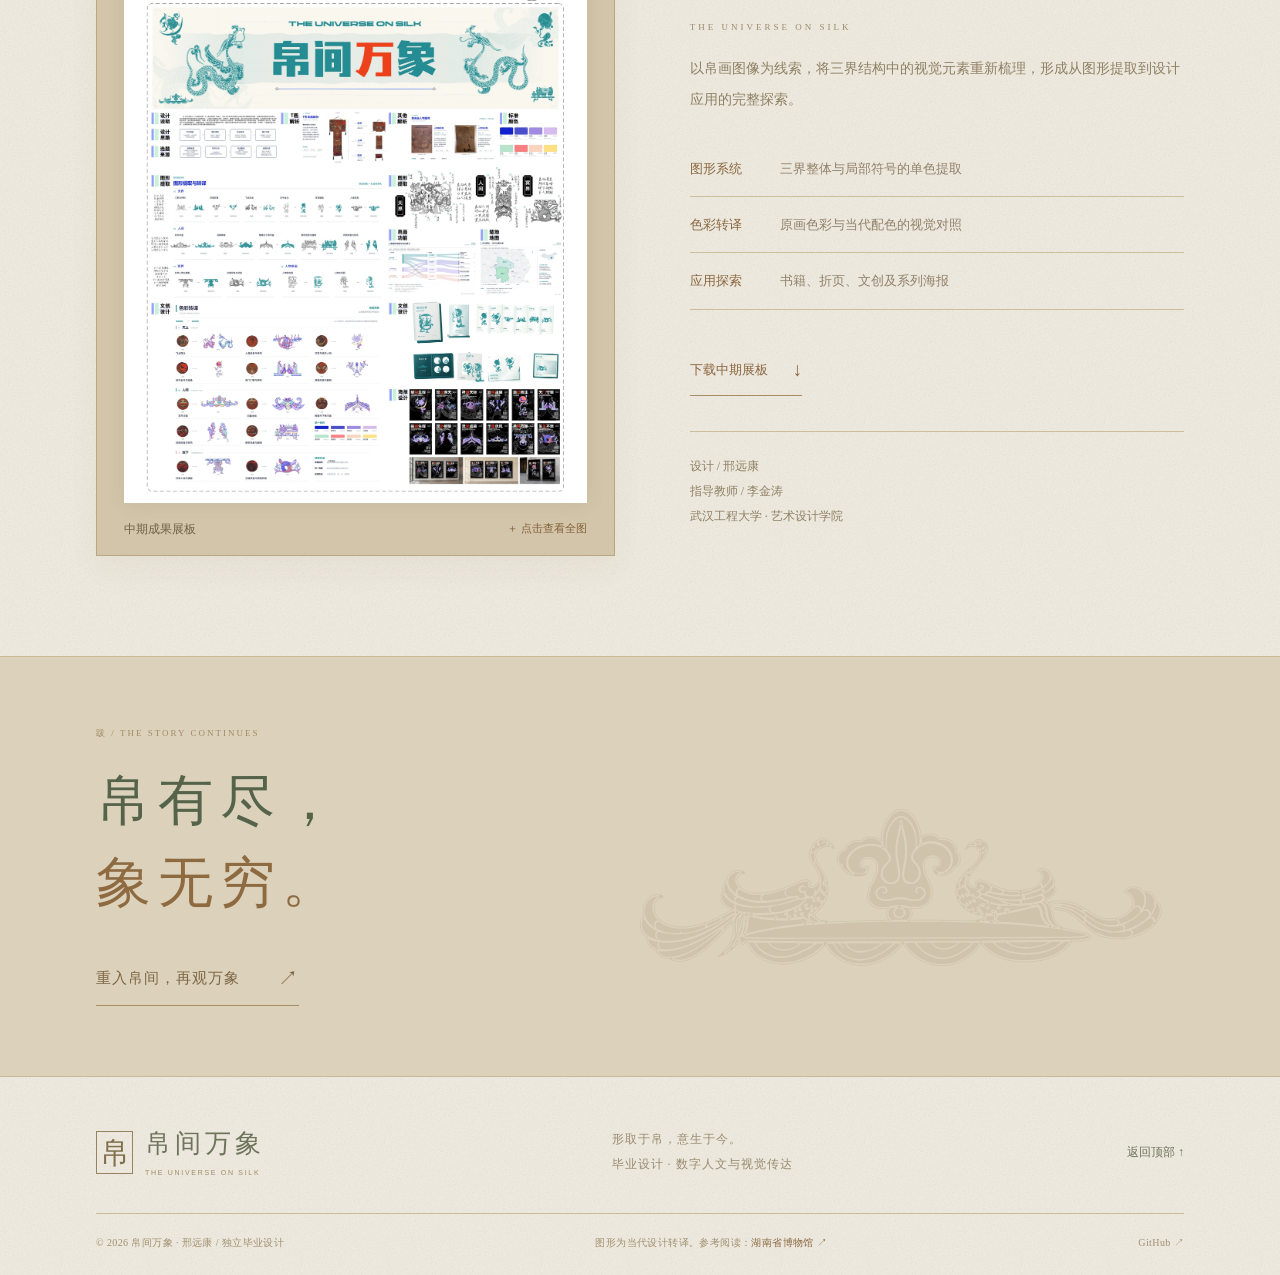
==== commit be0bdcb1: "Orient museum content around Chu life and imagery with supplied T-banner" ====
--- a/index.html
+++ b/index.html
@@ -1,11 +1,12 @@
 <!doctype html>
-<html lang="zh-CN"><head><meta charset="UTF-8"><meta name="viewport" content="width=device-width, initial-scale=1"><meta name="theme-color" content="#172724"><meta name="description" content="帛间万象 THE UNIVERSE ON SILK——以天上、人间、地下为线索，探索帛画符号的当代视觉转译。三界导览、13组符号图鉴、设计研究与创作档案。"><title>帛间万象 · 三界共生 | 数字帛画展</title><link rel="icon" type="image/svg+xml" href="assets/favicon.svg"><link rel="stylesheet" href="styles.css?v=3"><script src="silk-data.js?v=3" defer></script><script src="app.js?v=3" defer></script><link rel="stylesheet" href="museum.css?v=5"><script src="museum.js?v=3" defer></script></head>
+<html lang="zh-CN"><head><meta charset="UTF-8"><meta name="viewport" content="width=device-width, initial-scale=1"><meta name="theme-color" content="#172724"><meta name="description" content="帛间万象 THE UNIVERSE ON SILK——以天上、人间、地下为线索，探索帛画符号的当代视觉转译。三界导览、13组符号图鉴、设计研究与创作档案。"><title>帛间万象 · 三界共生 | 数字帛画展</title><link rel="icon" type="image/svg+xml" href="assets/favicon.svg"><link rel="stylesheet" href="styles.css?v=3"><script src="silk-data.js?v=3" defer></script><script src="app.js?v=3" defer></script><link rel="stylesheet" href="museum.css?v=6"><script src="museum.js?v=3" defer></script></head>
 <body><a class="skip-link" href="#realms">跳转到三界导览</a>
-<header class="header museum-header"><a class="brand" href="#home" aria-label="帛间万象首页"><span class="brand-mark" aria-hidden="true">帛</span><span>帛间万象<small>THE UNIVERSE ON SILK</small></span></a><nav class="nav" id="navigation" aria-label="主导航"><a href="#prologue">展览序言</a><a href="#originals">原作对照</a><a href="#realms">三界长卷</a><a href="#atlas">帛上观象</a><a href="#process">由古入今</a><a href="#archive">设计成卷</a></nav><button class="museum-search" type="button" aria-label="搜索符号图录"><svg viewBox="0 0 24 24" width="20" height="20" aria-hidden="true"><circle cx="10" cy="10" r="6.5" fill="none" stroke="currentColor" stroke-width="1.3"/><path d="m15 15 5 5" stroke="currentColor" stroke-width="1.3"/></svg></button><span class="edition-label">数字展览 · 二〇二六</span><button class="menu-toggle" aria-expanded="false" aria-controls="navigation" aria-label="打开导航" type="button"><span></span><span></span></button></header>
-<main><section class="hero museum-hero" id="home" aria-labelledby="hero-title"><div class="hero-noise" aria-hidden="true"></div><div class="hero-pattern" aria-hidden="true"><img src="assets/silk/heaven-04.svg" alt=""></div><div class="museum-hero-inner"><div class="hero-copy"><p class="exhibition-kicker"><span></span> 帛画符号的当代视觉叙事 <span></span></p><p class="hero-overline">一帛之间 · 见天地万象</p><h1 id="hero-title" class="calligraphy-title"><img src="assets/title-calligraphy.svg?v=1" alt="楚帛数字博物馆" width="8157" height="1257" fetchpriority="high"></h1><div class="hero-subtitle"><span class="red-seal">三界<br>共生</span><span>THE UNIVERSE<br>ON SILK</span></div><p class="hero-description">循日月而上，观人间礼序，探地下万象。<br>以一幅帛画为引，走进古老图像中的想象世界。</p><a class="exhibition-enter" id="hero-enter" href="#realms"><span>启卷 · 入境</span><span class="round-arrow" aria-hidden="true">→</span></a></div><div class="stage-art" id="hero-stage-image"><div class="stage-mount" aria-hidden="true"></div><img id="exhibit-art" src="assets/silk/heaven-01.svg" alt="天上整体图形的古金色展陈演绎" width="2048" height="1639" fetchpriority="high"><div class="stage-caption"><span class="caption-rule"></span><span id="hero-caption-title">第一境 · 天上</span><span id="hero-caption-note">日月相望，飞龙游天。</span></div></div><span class="hero-side-note">形取于帛 · 意生于今</span><div class="hero-stage-bottom"><a class="scroll-cue" href="#prologue"><span class="scroll-stem" aria-hidden="true"></span><span>开卷，慢观</span></a><div class="hero-scenes" role="group" aria-label="切换首页展陈图形"><button data-hero-scene="heaven" aria-pressed="true" aria-controls="hero-stage-image" type="button"><b>01</b>天上<span></span></button><button data-hero-scene="earth" aria-pressed="false" aria-controls="hero-stage-image" type="button"><b>02</b>人间<span></span></button><button data-hero-scene="underworld" aria-pressed="false" aria-controls="hero-stage-image" type="button"><b>03</b>地下<span></span></button></div><div class="hero-paging"><button id="hero-prev" type="button" aria-label="上一幅展陈图形">←</button><span id="hero-position">01 / 03</span><button id="hero-next" type="button" aria-label="下一幅展陈图形">→</button></div></div></div></section>
+<header class="header museum-header"><a class="brand" href="#home" aria-label="帛间万象首页"><span class="brand-mark" aria-hidden="true">帛</span><span>帛间万象<small>THE UNIVERSE ON SILK</small></span></a><nav class="nav" id="navigation" aria-label="主导航"><a href="#prologue">展览序言</a><a href="#originals">帛画原作</a><a href="#realms">三界长卷</a><a href="#atlas">帛上观象</a><a href="#chu-life">认识楚人</a><a href="#archive">设计成卷</a></nav><button class="museum-search" type="button" aria-label="搜索符号图录"><svg viewBox="0 0 24 24" width="20" height="20" aria-hidden="true"><circle cx="10" cy="10" r="6.5" fill="none" stroke="currentColor" stroke-width="1.3"/><path d="m15 15 5 5" stroke="currentColor" stroke-width="1.3"/></svg></button><span class="edition-label">数字展览 · 二〇二六</span><button class="menu-toggle" aria-expanded="false" aria-controls="navigation" aria-label="打开导航" type="button"><span></span><span></span></button></header>
+<main><section class="hero museum-hero" id="home" aria-labelledby="hero-title"><div class="hero-noise" aria-hidden="true"></div><div class="hero-pattern" aria-hidden="true"><img src="assets/silk/heaven-04.svg" alt=""></div><div class="museum-hero-inner"><div class="hero-copy"><p class="exhibition-kicker"><span></span> 楚人的生活与民俗图式 <span></span></p><p class="hero-overline">一帛之间 · 见天地万象</p><h1 id="hero-title" class="calligraphy-title"><img src="assets/title-calligraphy.svg?v=1" alt="楚帛数字博物馆" width="8157" height="1257" fetchpriority="high"></h1><div class="hero-subtitle"><span class="red-seal">三界<br>共生</span><span>THE UNIVERSE<br>ON SILK</span></div><p class="hero-description">从衣冠器物，到礼序与龙凤想象。<br>循帛画之迹，认识楚人的生活与民俗图式。</p><a class="exhibition-enter" id="hero-enter" href="#realms"><span>启卷 · 入境</span><span class="round-arrow" aria-hidden="true">→</span></a></div><div class="stage-art" id="hero-stage-image"><div class="stage-mount" aria-hidden="true"></div><img id="exhibit-art" src="assets/silk/heaven-01.svg" alt="天上整体图形的古金色展陈演绎" width="2048" height="1639" fetchpriority="high"><div class="stage-caption"><span class="caption-rule"></span><span id="hero-caption-title">第一境 · 天上</span><span id="hero-caption-note">日月相望，飞龙游天。</span></div></div><span class="hero-side-note">形取于帛 · 意生于今</span><div class="hero-stage-bottom"><a class="scroll-cue" href="#prologue"><span class="scroll-stem" aria-hidden="true"></span><span>开卷，慢观</span></a><div class="hero-scenes" role="group" aria-label="切换首页展陈图形"><button data-hero-scene="heaven" aria-pressed="true" aria-controls="hero-stage-image" type="button"><b>01</b>天上<span></span></button><button data-hero-scene="earth" aria-pressed="false" aria-controls="hero-stage-image" type="button"><b>02</b>人间<span></span></button><button data-hero-scene="underworld" aria-pressed="false" aria-controls="hero-stage-image" type="button"><b>03</b>地下<span></span></button></div><div class="hero-paging"><button id="hero-prev" type="button" aria-label="上一幅展陈图形">←</button><span id="hero-position">01 / 03</span><button id="hero-next" type="button" aria-label="下一幅展陈图形">→</button></div></div></div></section>
 <div class="visit-strip"><div class="wrap"><span class="strip-title">帛间万象 <small>数字帛画展</small></span><span>三重叙事空间</span><i></i><span>十三组图形线索</span><i></i><span>一次古今对话</span><a href="#atlas">展览图录 <span>↗</span></a></div></div>
-<section class="prologue-section wrap" id="prologue" aria-labelledby="prologue-title"><div class="vertical-section-label"><span>序</span><small>PROLOGUE</small></div><div class="prologue-title"><p class="eyebrow">展 览 序 言</p><h2 id="prologue-title">方寸帛间，<br>藏<em>天地。</em></h2><span class="prologue-rule"></span><p>以线为引，以象为境。</p></div><div class="prologue-copy"><p class="lead">图像是古人安放想象的地方。<br>一缕经纬，将天、地、人连在一起。</p><p>《帛间万象》从帛画图像的层次、轮廓与纹样出发，将天上、人间与地下的形象重新梳理。日月的相望、飞龙的回旋、华盖的舒展，在新的视觉秩序中彼此呼应。</p><p>这里既是一场观看，也是一场转译。先看整体，再近观细节；从古老图像的形态，走向今天的设计语言。</p><details class="curator-note"><summary>阅读策展说明 <span aria-hidden="true">＋</span></summary><div><p>本展以你提供的三界整体图形、十三组局部图形和中期设计展板为内容基础。名称沿用设计素材；图形说明围绕可见的构图与形态展开。</p><p>古金色仅用于数字展厅的氛围演绎，图鉴与下载保留孔雀青单色设计。具体文化寓意、器物身份与历史解释，应结合原作及相关研究继续核验。</p><p>视觉参考：<a href="https://www.hnmuseum.com/" target="_blank" rel="noopener noreferrer">湖南省博物馆官网 ↗</a>。本网站为独立毕业设计展示。</p></div></details></div></section>
-<section class="originals-section" id="originals" aria-labelledby="originals-title"><div class="wrap"><div class="museum-section-head"><div><p class="eyebrow">THE ORIGINAL WORKS / 原作对照</p><h2 id="originals-title">回望<em>原作。</em></h2></div><p>先观帛画原貌，再读图形新生。<br>三件作品，三条观看与比较的线索。</p></div><div class="originals-grid"><article class="original-item"><button class="original-picture" type="button" data-original="t-banner" aria-label="查看马王堆一号汉墓 T 形帛画原作资料图"><img src="assets/originals/t-banner.jpg" alt="马王堆一号汉墓 T 形帛画原作资料图" loading="lazy"><span>＋ 近观原作</span></button><div class="original-label"><small>01 / 西汉</small><h3>马王堆一号汉墓 T 形帛画</h3><p>由上至下的图像层次，为本次三界视觉提取提供整体参照。</p><a href="https://artsandculture.google.com/asset/t-shaped-painting-on-silk/gAHqReEjqoLl5w?hl=zh-cn" target="_blank" rel="noopener noreferrer">图像来源 · Google 艺术与文化 ↗</a></div></article><article class="original-item"><button class="original-picture" type="button" data-original="dragon" aria-label="查看人物御龙帛画原作资料图"><img src="assets/originals/dragon.jpg" alt="人物御龙帛画原作资料图" loading="lazy"><span>＋ 近观原作</span></button><div class="original-label"><small>02 / 战国</small><h3>人物御龙帛画</h3><p>人物、龙形、华盖与游鱼之间的形态关系，是图像分析与设计比较的线索。</p><a href="https://artsandculture.google.com/asset/silk-painting-of-man-riding-on-dragon-unknown/5gGOlEh16uokdA?hl=zh-cn" target="_blank" rel="noopener noreferrer">图像来源 · Google 艺术与文化 ↗</a></div></article><article class="original-item"><button class="original-picture" type="button" data-original="phoenix" aria-label="查看人物龙凤帛画原作资料图"><img src="assets/originals/phoenix.jpg" alt="人物龙凤帛画原作资料图" loading="lazy"><span>＋ 近观原作</span></button><div class="original-label"><small>03 / 战国</small><h3>人物龙凤帛画</h3><p>人物与龙凤形象相互呼应，可从轮廓、方向和构图关系进入观看。</p><a href="https://artsandculture.google.com/asset/silk-painting-featuring-figure-dragon-and-phoenix-unknown/HwG6Zd5DLqw31Q?hl=zh-cn" target="_blank" rel="noopener noreferrer">图像来源 · Google 艺术与文化 ↗</a></div></article></div><p class="originals-note">本区展示原作图像资料；后续孔雀青图形为当代设计提取。T 形帛画属西汉，人物御龙与人物龙凤帛画属战国，分别标注与对照。</p></div></section>
+<section class="prologue-section wrap" id="prologue" aria-labelledby="prologue-title"><div class="vertical-section-label"><span>序</span><small>PROLOGUE</small></div><div class="prologue-title"><p class="eyebrow">展 览 序 言</p><h2 id="prologue-title">方寸帛间，<br>藏<em>天地。</em></h2><span class="prologue-rule"></span><p>以线为引，以象为境。</p></div><div class="prologue-copy"><p class="lead">图像是古人安放想象的地方。<br>一缕经纬，将天、地、人连在一起。</p><p>楚帛数字博物馆以《人物御龙帛画》与《人物龙凤帛画》为观看起点，从衣冠、器物与龙凤形象中寻找楚人生活和精神世界的线索；并以西汉 T 形帛画作为后续比较，阅读图像结构的联系。</p><p>先看帛画原作，再读人物与器物；从画中细节进入民俗图式，最后观看这些形态如何转化为今天的设计语言。</p><details class="curator-note"><summary>阅读策展说明 <span aria-hidden="true">＋</span></summary><div><p>本展以你提供的三界整体图形、十三组局部图形和中期设计展板为内容基础。名称沿用设计素材；图形说明围绕可见的构图与形态展开。</p><p>古金色仅用于数字展厅的氛围演绎，图鉴与下载保留孔雀青单色设计。具体文化寓意、器物身份与历史解释，应结合原作及相关研究继续核验。</p><p>视觉参考：<a href="https://www.hnmuseum.com/" target="_blank" rel="noopener noreferrer">湖南省博物馆官网 ↗</a>。本网站为独立毕业设计展示。</p></div></details></div></section>
+<section class="originals-section" id="originals" aria-labelledby="originals-title"><div class="wrap"><div class="museum-section-head"><div><p class="eyebrow">THE ORIGINAL WORKS / 帛画原作</p><h2 id="originals-title">帛画<em>原作。</em></h2></div><p>先观帛画原貌，再读图形新生。<br>三件作品，三条观看与比较的线索。</p></div><div class="originals-grid"><article class="original-item"><button class="original-picture" type="button" data-original="t-banner" aria-label="查看马王堆一号汉墓 T 形帛画原作资料图"><img src="assets/originals/t-banner-user.png" alt="马王堆一号汉墓 T 形帛画原作资料图" loading="lazy"><span>＋ 近观原作</span></button><div class="original-label"><small>01 / 西汉</small><h3>马王堆一号汉墓 T 形帛画</h3><p>由上至下的图像层次，为本次三界视觉提取提供整体参照。</p></div></article><article class="original-item"><button class="original-picture" type="button" data-original="dragon" aria-label="查看人物御龙帛画原作资料图"><img src="assets/originals/dragon.jpg" alt="人物御龙帛画原作资料图" loading="lazy"><span>＋ 近观原作</span></button><div class="original-label"><small>02 / 战国</small><h3>人物御龙帛画</h3><p>人物、龙形、华盖与游鱼之间的形态关系，是图像分析与设计比较的线索。</p></div></article><article class="original-item"><button class="original-picture" type="button" data-original="phoenix" aria-label="查看人物龙凤帛画原作资料图"><img src="assets/originals/phoenix.jpg" alt="人物龙凤帛画原作资料图" loading="lazy"><span>＋ 近观原作</span></button><div class="original-label"><small>03 / 战国</small><h3>人物龙凤帛画</h3><p>人物与龙凤形象相互呼应，可从轮廓、方向和构图关系进入观看。</p></div></article></div><p class="originals-note">本区展示原作图像资料；后续孔雀青图形为当代设计提取。T 形帛画属西汉，人物御龙与人物龙凤帛画属战国，分别标注与对照。</p></div></section>
+<section id="chu-life" class="chu-life-section" aria-labelledby="chu-life-title"><div class="wrap"><div class="museum-section-head"><div><p class="eyebrow">LIFE & IMAGINATION / 认识楚人</p><h2 id="chu-life-title">从帛画，<em>读楚人。</em></h2></div><p>看衣冠，辨礼序，读龙凤。<br>由画中所见，走近楚人的生活与精神世界。</p></div><div class="life-tabs" role="tablist" aria-label="楚人生活与民俗图式"><button type="button" role="tab" id="life-tab-dress" data-life="dress" aria-selected="true" aria-controls="life-panel" tabindex="0"><small>01</small>衣冠与身份</button><button type="button" role="tab" id="life-tab-ritual" data-life="ritual" aria-selected="false" aria-controls="life-panel" tabindex="-1"><small>02</small>器物与礼序</button><button type="button" role="tab" id="life-tab-belief" data-life="belief" aria-selected="false" aria-controls="life-panel" tabindex="-1"><small>03</small>龙凤与想象</button><button type="button" role="tab" id="life-tab-pattern" data-life="pattern" aria-selected="false" aria-controls="life-panel" tabindex="-1"><small>04</small>民俗图式</button></div><div class="life-layout" role="tabpanel" id="life-panel" aria-labelledby="life-tab-dress"><figure class="life-figure"><img id="life-image" src="assets/originals/dragon.jpg" alt="人物御龙帛画"><figcaption id="life-type">战国 · 人物御龙帛画</figcaption></figure><div class="life-copy"><span class="life-side-label">观物 · 识人 · 读图</span><h3 id="life-title">从一袭衣冠，认识画中之人。</h3><p id="life-body">高冠、宽袖与长衣，勾勒出人物的外观。将目光移向衣领、袖口和人物姿态，可以观察帛画如何通过服饰与造型表达身份。</p><p class="life-tags" id="life-tags">高冠 / 长衣 / 侧身 / 配饰</p><div class="life-question"><small>带着问题看帛画</small><p id="life-question">画中人物穿什么？站立与持物的姿态，怎样影响你对他的理解？</p></div><a href="#originals" class="inline-link">回到帛画原作 <span>↗</span></a></div></div><div class="period-bridge"><span>战国楚帛画<br><b>人物御龙 · 人物龙凤</b></span><i></i><p>从衣冠、礼仪线索与龙凤形象出发，<br>再与西汉 T 形帛画的层次结构作比较。</p><i></i><span>西汉帛画对照<br><b>马王堆一号汉墓 T 形帛画</b></span></div></div></section>
 <section class="gates-section" aria-labelledby="gates-title"><div class="wrap"><div class="museum-section-head"><div><p class="eyebrow">THREE REALMS / 展览单元</p><h2 id="gates-title">三界，<em>一帛。</em></h2></div><p>由上而下，循象而行。<br>选择一境，展开其中的图形。</p></div><div class="exhibition-gates"><a class="exhibition-gate gate-heaven" href="#realms" data-enter-realm="heaven"><div class="gate-frame"></div><span class="gate-index">第一境 / 01</span><h3>天上</h3><span class="gate-en">HEAVEN</span><img src="assets/silk/heaven-01.svg" alt="天上整体图形" loading="lazy"><div class="gate-footer"><span>日月相望 · 神游其间<small>六组图形线索</small></span><span class="gate-arrow">↗</span></div></a><a class="exhibition-gate gate-earth" href="#realms" data-enter-realm="earth"><div class="gate-frame"></div><span class="gate-index">第二境 / 02</span><h3>人间</h3><span class="gate-en">EARTHLY LIFE</span><img src="assets/silk/earth-01.svg" alt="人间整体图形" loading="lazy"><div class="gate-footer"><span>礼序人间 · 万物相接<small>五组图形线索</small></span><span class="gate-arrow">↗</span></div></a><a class="exhibition-gate gate-underworld" href="#realms" data-enter-realm="underworld"><div class="gate-frame"></div><span class="gate-index">第三境 / 03</span><h3>地下</h3><span class="gate-en">UNDERWORLD</span><img src="assets/silk/underworld-01.svg" alt="地下整体图形" loading="lazy"><div class="gate-footer"><span>承托万象 · 流转不息<small>两组图形线索</small></span><span class="gate-arrow">↗</span></div></a></div></div></section>
 <section class="realm-section" id="realms" aria-labelledby="realm-heading"><div class="wrap"><div class="section-head light"><div><p class="eyebrow">一 / READ THE SILK</p><h2 id="realm-heading">循象入境，<br>近观<em>三界。</em></h2></div><p>从整体，到局部。<br>选择一个世界，阅读其中的图形。</p></div><div class="realm-tabs" role="tablist" aria-label="选择叙事层级"></div><div class="realm-layout" id="realm-panel" role="tabpanel"><div class="realm-image"><span class="image-corner corner-tl"></span><span class="image-corner corner-tr"></span><button class="realm-whole" id="realm-whole" type="button" aria-label="放大整体图形"><img id="realm-art" src="assets/silk/heaven-01.svg" alt="天上整体图形" loading="lazy"><span>＋ 放大整体图形</span></button><div class="realm-image-foot"><span id="realm-image-label">01 / HEAVEN</span><span>孔雀青 · 单色提取</span></div></div><div class="realm-info"><div class="realm-heading-row"><span id="realm-count">06 GROUPS</span><span class="tiny-star">✳</span></div><h3 id="realm-title">仰观天象，神游其间。</h3><p id="realm-description"></p><div class="realm-parts" aria-label="当前层级的局部图形"></div><a class="realm-atlas-link" href="#atlas" id="view-realm-atlas">在图鉴中继续探索 <span>↗</span></a></div></div><p class="realm-footnote">图形名称沿用本次设计素材命名；页面说明侧重可见形态与当代设计转译。</p></div></section>
 <section class="atlas-section wrap" id="atlas" aria-labelledby="atlas-heading"><div class="section-head"><div><p class="eyebrow">二 / SYMBOL CATALOGUE</p><h2 id="atlas-heading">帛上<em>观象。</em></h2></div><p>从全貌移步至局部，细读每一道纹样。<br>十三组图形，十三条进入帛画的线索。</p></div><div class="atlas-toolbar"><div class="filters" role="group" aria-label="筛选符号"><button data-filter="all" aria-pressed="true" type="button">全部 <small>13</small></button><button data-filter="heaven" aria-pressed="false" type="button">天上 <small>06</small></button><button data-filter="earth" aria-pressed="false" type="button">人间 <small>05</small></button><button data-filter="underworld" aria-pressed="false" type="button">地下 <small>02</small></button></div><label class="search"><span aria-hidden="true">⌕</span><input type="search" id="symbol-search" aria-label="搜索符号名称或特征" placeholder="搜索符号、形态或关键词" autocomplete="off"></label></div><div class="atlas-status"><span id="result-count" aria-live="polite">13 组图形</span><span>点击图形 · 进入细读 ↗</span></div><div class="symbol-grid"></div><div class="empty-state" hidden><span>没有找到对应的图形。</span><button id="clear-search" type="button">清除筛选，查看全部 →</button></div><p class="atlas-note"><span>图像观察</span> 从轮廓、对称、方向和组合关系入手。 <span>设计转译</span> 记录图形进入海报、书籍与视觉系统的方法。</p></section>
@@ -14,4 +15,4 @@
 <section class="closing"><div class="wrap"><p class="eyebrow">跋 / THE STORY CONTINUES</p><h2>帛有尽，<br><em>象无穷。</em></h2><a href="#atlas" class="button">重入帛间，再观万象 <span>↗</span></a><img src="assets/silk/earth-02.svg" alt="" aria-hidden="true" loading="lazy"></div></section></main>
 <footer class="footer wrap museum-footer"><a class="brand" href="#home"><span class="brand-mark" aria-hidden="true">帛</span><span>帛间万象<small>THE UNIVERSE ON SILK</small></span></a><p>形取于帛，意生于今。<br>毕业设计 · 数字人文与视觉传达</p><a href="#home">返回顶部 ↑</a><div class="footer-bottom"><span>© 2026 帛间万象 · 邢远康 / 独立毕业设计</span><span>图形为当代设计转译。参考阅读：<a href="https://www.hnmuseum.com/" target="_blank" rel="noopener noreferrer">湖南省博物馆 ↗</a></span><a href="https://github.com/sun777kkk/yulong-rujing" target="_blank" rel="noopener noreferrer">GitHub ↗</a></div></footer>
 <dialog id="detail-dialog" aria-labelledby="detail-title"><div class="dialog-top"><span id="detail-kicker">SYMBOL / 图形细读</span><button class="close-dialog" type="button" aria-label="关闭详情">关闭 ×</button></div><div class="dialog-body"><div class="detail-visual"><div class="zoom-viewport"><img id="detail-image" src="assets/silk/heaven-04.svg" alt=""></div><div class="zoom-controls"><button type="button" id="zoom-out" aria-label="缩小图形">−</button><output id="zoom-level">100%</output><button type="button" id="zoom-in" aria-label="放大图形">＋</button><button type="button" id="zoom-reset">复位</button></div><p class="zoom-hint">放大后可在图像区域滚动查看细节</p></div><div class="detail-copy"><p class="eyebrow" id="detail-realm"></p><h2 id="detail-title"></h2><p id="detail-tags"></p><div id="detail-analysis"><h3>图像观察</h3><p id="detail-observation"></p><h3>设计转译</h3><p id="detail-translation"></p></div><p class="detail-note" id="detail-note">名称沿用设计素材。形态说明为图像观察，转译为当代设计思路。</p><a class="button" id="detail-download" download>下载 SVG <span>↓</span></a><div class="detail-paging"><button type="button" id="prev-symbol">← 上一个</button><span id="detail-position"></span><button type="button" id="next-symbol">下一个 →</button></div></div></div></dialog>
-<noscript><div class="no-script">请启用浏览器 JavaScript 以使用三界切换、图鉴搜索与放大功能。你仍可浏览设计说明与中期展板。</div></noscript><dialog id="original-dialog" class="original-modal" aria-labelledby="original-title"><div class="dialog-top"><span>THE ORIGINAL WORK / 原作细读</span><button type="button" id="original-close" class="close-dialog" aria-label="关闭原作详情">关闭 ×</button></div><div class="original-modal-content"><div class="original-photo-scroll"><img id="original-large" alt=""></div><div class="original-modal-label"><p class="eyebrow" id="original-era"></p><h2 id="original-title"></h2><p id="original-description"></p><div class="zoom-controls"><button id="original-zoom-out" type="button" aria-label="缩小原作">−</button><output id="original-zoom">100%</output><button id="original-zoom-in" type="button" aria-label="放大原作">＋</button></div><p class="original-photo-note">图像资料保留原貌；放大后可滚动查看。<br>来源页可查阅作品介绍。</p><a id="original-source" class="inline-link" target="_blank" rel="noopener noreferrer">查看图像来源 ↗</a></div></div></dialog><script src="originals.js?v=1" defer></script></body></html>
+<noscript><div class="no-script">请启用浏览器 JavaScript 以使用三界切换、图鉴搜索与放大功能。你仍可浏览设计说明与中期展板。</div></noscript><dialog id="original-dialog" class="original-modal" aria-labelledby="original-title"><div class="dialog-top"><span>THE ORIGINAL WORK / 原作细读</span><button type="button" id="original-close" class="close-dialog" aria-label="关闭原作详情">关闭 ×</button></div><div class="original-modal-content"><div class="original-photo-scroll"><img id="original-large" alt=""></div><div class="original-modal-label"><p class="eyebrow" id="original-era"></p><h2 id="original-title"></h2><p id="original-description"></p><div class="zoom-controls"><button id="original-zoom-out" type="button" aria-label="缩小原作">−</button><output id="original-zoom">100%</output><button id="original-zoom-in" type="button" aria-label="放大原作">＋</button></div><p class="original-photo-note">保留画面原貌，放大后可滚动查看细节。</p></div></div></dialog><script src="originals.js?v=2" defer></script><script src="chu-life.js?v=1" defer></script></body></html>
--- a/museum.css
+++ b/museum.css
@@ -27,3 +27,6 @@
 .originals-section{padding:85px 0 90px;background:#dfd7c5;border-block:1px solid #c6b895;margin-bottom:85px}.originals-grid{display:grid;grid-template-columns:repeat(3,1fr);gap:30px}.original-picture{display:flex;position:relative;align-items:center;justify-content:center;width:100%;height:460px;background:#202a24;border:1px solid #9c8863;padding:25px 25px 45px;box-shadow:inset 0 0 0 8px #c6b28b12}.original-picture img{width:100%;height:100%;object-fit:contain;filter:none;transition:transform .5s}.original-picture:hover img{transform:scale(1.025)}.original-picture>span{position:absolute;bottom:15px;font:11px var(--serif);color:#c8b48c;letter-spacing:2px}.original-label{padding:21px 0 0}.original-label small{font:10px var(--serif);letter-spacing:2px;color:#967a4d}.original-label h3{font:24px/1.6 var(--serif);margin:9px 0;color:#4d5945}.original-label p{font:13px/2 var(--serif);color:#796c52;min-height:52px}.original-label a{display:inline-block;margin-top:14px;border-bottom:1px solid #bba580;color:#8a6b43;font:10px/2 var(--serif)}.originals-note{border-top:1px solid #c8b997;margin-top:35px;padding-top:19px;color:#8a795b;font:11px/2.1 var(--serif)}.original-modal{width:min(1080px,95vw)}.original-modal-content{display:grid;grid-template-columns:1.4fr 1fr}.original-photo-scroll{height:72svh;min-height:360px;background:#17241e;overflow:auto;padding:22px;overscroll-behavior:contain}.original-photo-scroll img{width:100%;height:100%;object-fit:contain;max-width:none}.original-modal-label{padding:35px}.original-modal-label h2{font:30px/1.6 var(--serif);margin:18px 0}.original-modal-label>p{font:14px/2.1 var(--serif);color:#7b6a4d}.original-modal-label .eyebrow{font-size:11px;color:#9a7d4f}.original-modal-label .zoom-controls{justify-content:flex-start;margin:28px 0}.original-modal-label .original-photo-note{font-size:11px;color:#9a8562;margin:22px 0}.original-modal-label .inline-link{font:13px/2 var(--serif);color:#86633b}
 @media(max-width:1100px) and (min-width:801px){.header .nav{gap:16px}.header .nav a{font-size:13px}.original-picture{height:390px;padding-inline:18px}.original-label h3{font-size:21px}}
 @media(max-width:800px){.originals-section{padding:60px 0;margin-bottom:60px}.originals-grid{grid-template-columns:1fr;gap:35px}.original-picture{height:470px}.original-label h3{font-size:25px}.original-label p{min-height:0;font-size:14px}.original-label a{font-size:11px}.originals-note{font-size:11px}.original-modal-content{grid-template-columns:1fr}.original-photo-scroll{height:56svh;min-height:280px}.original-modal-label{padding:25px}.original-modal-label h2{font-size:26px}.original-picture img{max-height:410px}}
+
+.chu-life-section{padding:0 0 95px}.life-tabs{display:grid;grid-template-columns:repeat(4,1fr);border-block:1px solid #c3b28f;margin-bottom:35px}.life-tabs button{border:0;border-bottom:2px solid transparent;background:none;color:#8a795b;padding:21px 10px;font:19px var(--serif);letter-spacing:2px}.life-tabs small{font:10px Georgia;color:#aa9165;margin-right:18px}.life-tabs [aria-selected=true]{border-color:#8a613d;color:#725035;background:#cbb99615}.life-layout{display:grid;grid-template-columns:1fr 1.1fr;gap:75px;align-items:center}.life-figure{margin:0;background:#233329;padding:25px 30px 15px;border:1px solid #a18b63}.life-figure img{width:100%;height:430px;object-fit:contain}.life-figure figcaption{text-align:center;color:#b8a17b;font:11px/2 var(--serif);margin-top:15px;letter-spacing:2px}.life-side-label{font:11px var(--serif);letter-spacing:3px;color:#9c7b4c}.life-copy h3{font:32px/1.7 var(--serif);color:#57634a;margin:23px 0}.life-copy>p{font:15px/2.3 var(--serif);color:#7d6e53}.life-copy .life-tags{font-size:12px;color:#9a7b4e;letter-spacing:2px;margin-top:22px}.life-question{padding:22px 0;border-block:1px solid #cbbd9f;margin:25px 0}.life-question small{font:11px var(--serif);letter-spacing:2px;color:#9d7e50}.life-question p{font:16px/2 var(--serif);color:#666c50;margin-top:10px}.life-copy .inline-link{font-family:var(--serif);font-size:13px}.period-bridge{margin-top:45px;border-top:1px solid #c6b697;padding-top:28px;display:flex;align-items:center;justify-content:space-between;gap:25px;font:12px/2 var(--serif);color:#9b8059}.period-bridge b{font-weight:400;font-size:14px;color:#636c50}.period-bridge i{height:30px;width:1px;background:#c7b794}.period-bridge p{color:#86775c;text-align:center}.original-label p{min-height:0}.original-picture:has(img[src*="t-banner-user"]){background:#ece8dc}.original-picture:has(img[src*="t-banner-user"])>span{color:#8c6b43}
+@media(max-width:800px){.chu-life-section{padding-bottom:65px}.life-tabs{gap:0;margin-bottom:25px}.life-tabs button{font-size:15px;letter-spacing:0;padding:17px 5px}.life-tabs small{display:block;margin:0 0 7px;font-size:9px}.life-layout{grid-template-columns:1fr;gap:30px}.life-figure{padding:20px 20px 14px}.life-figure img{height:370px}.life-copy h3{font-size:28px;margin:18px 0}.life-copy>p{font-size:15px}.period-bridge{flex-direction:column;text-align:center;gap:14px;margin-top:30px}.period-bridge i{height:1px;width:40px}.period-bridge p{font-size:13px}.header .nav{gap:0}}
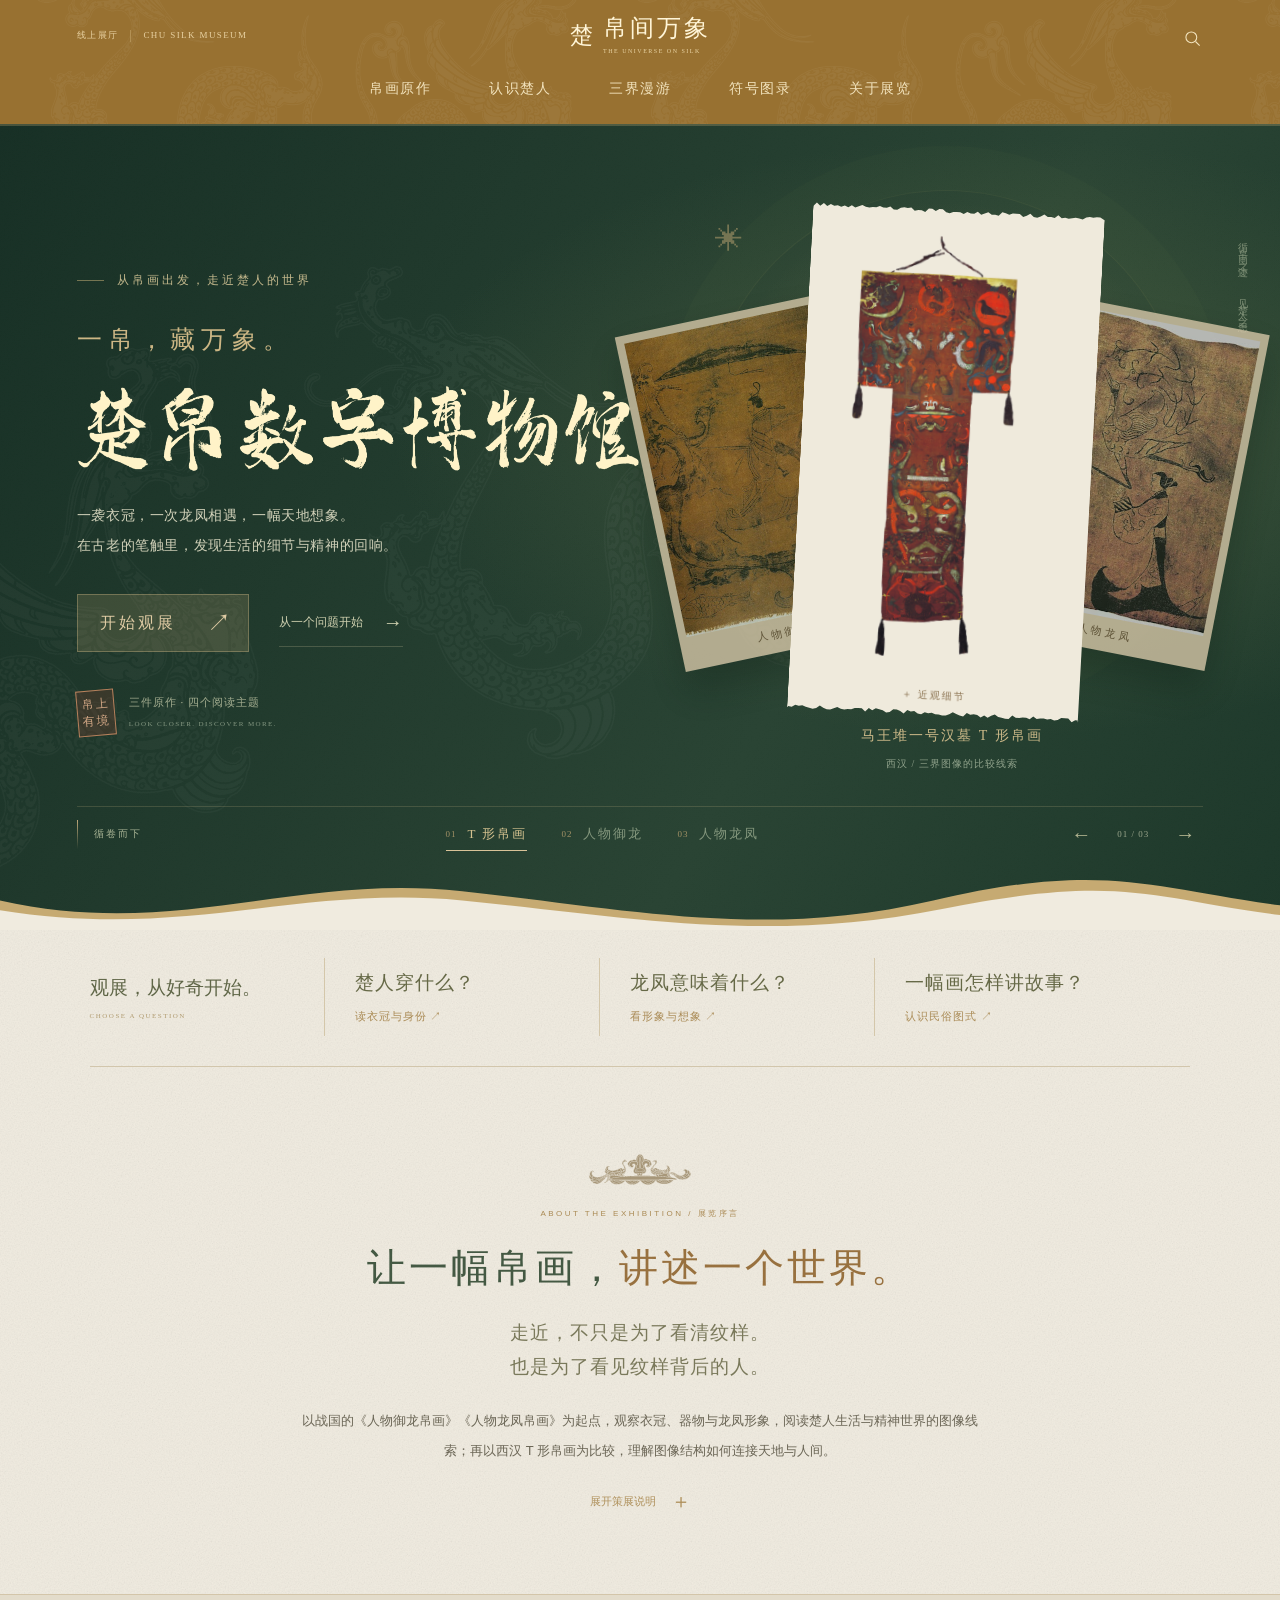
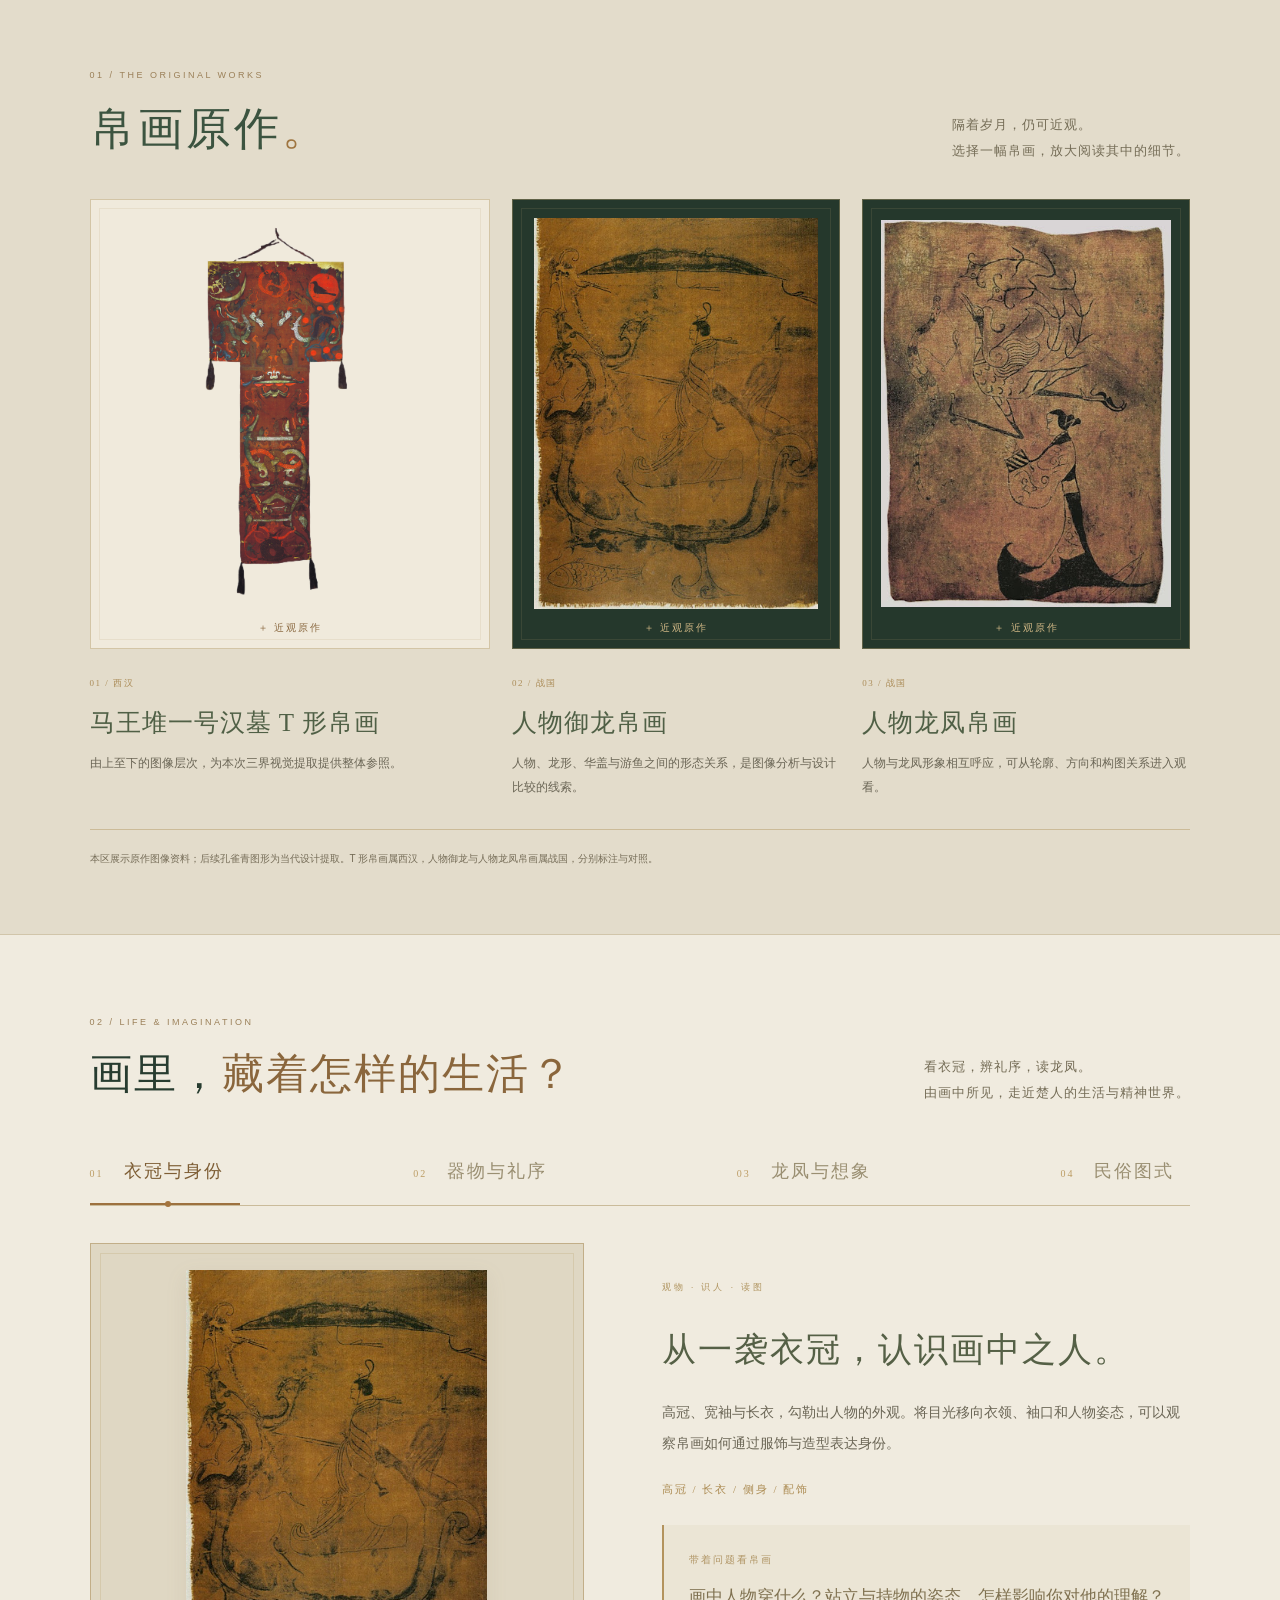
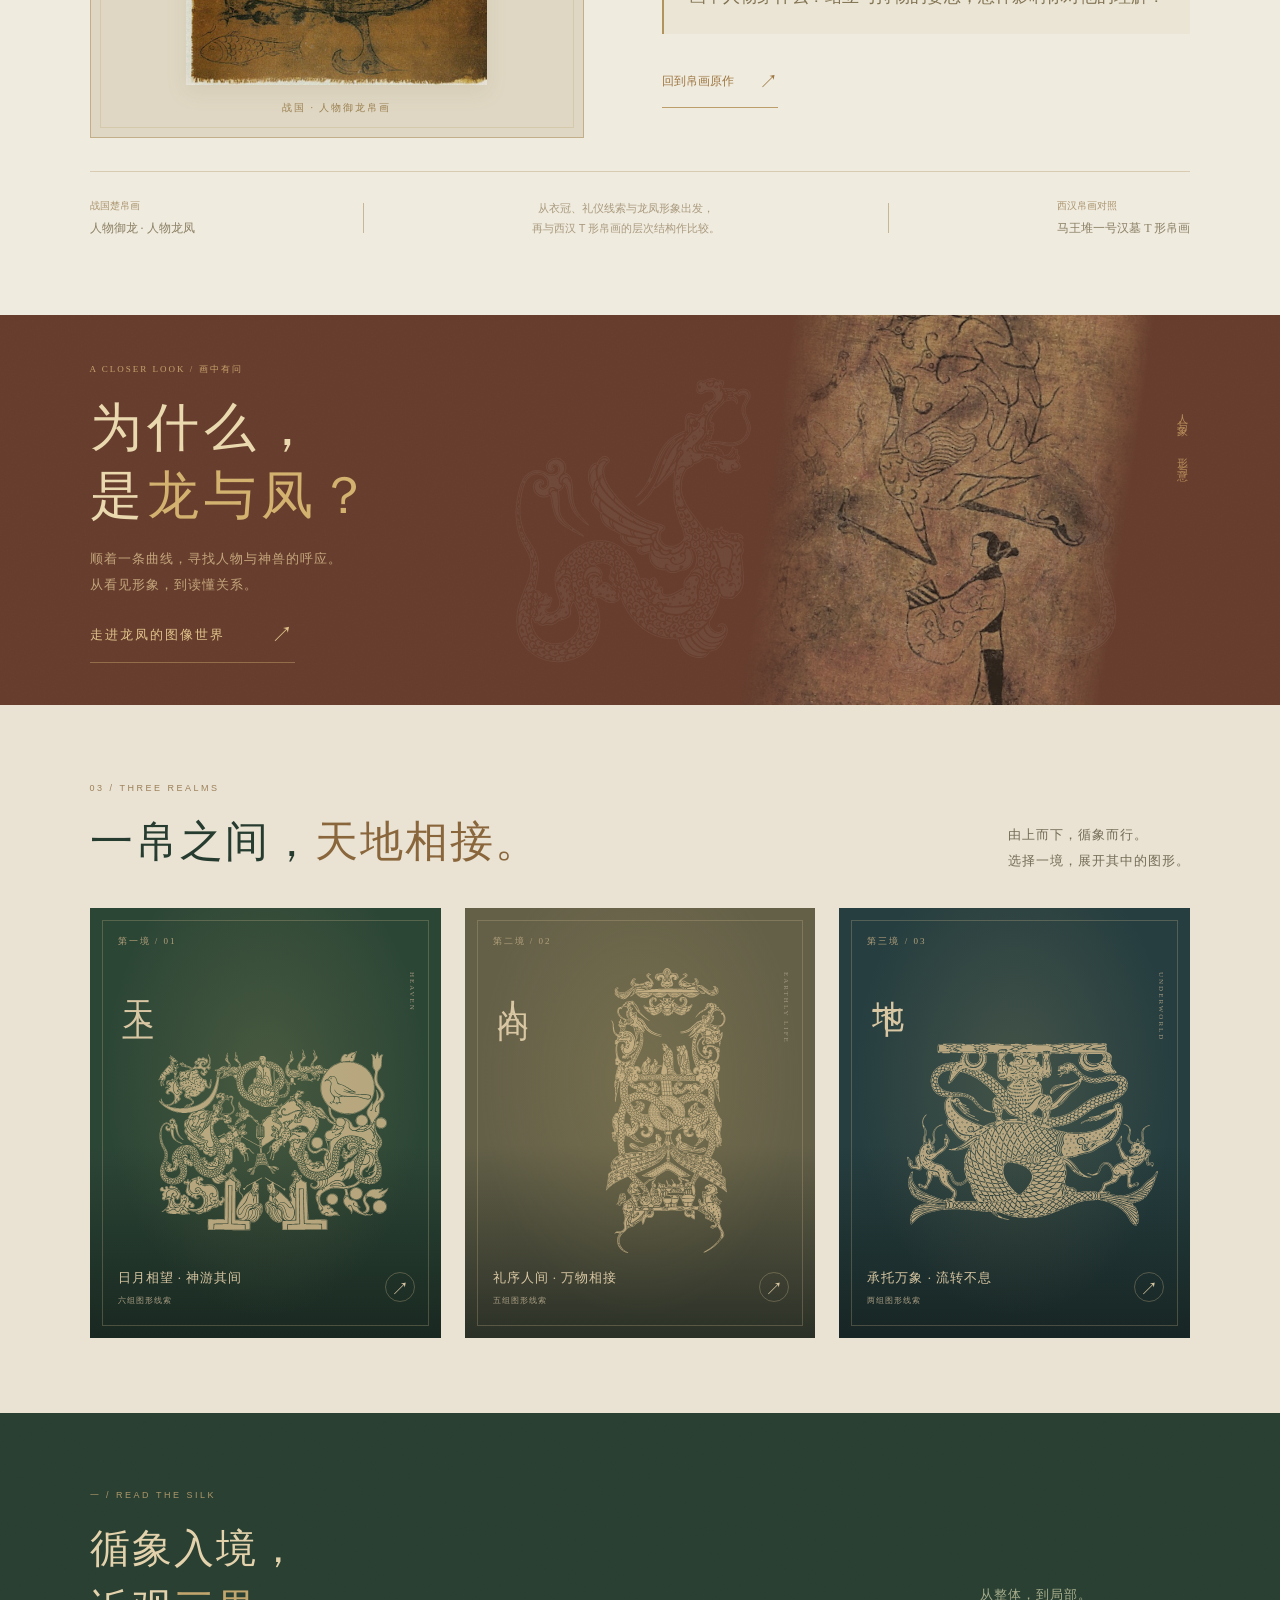
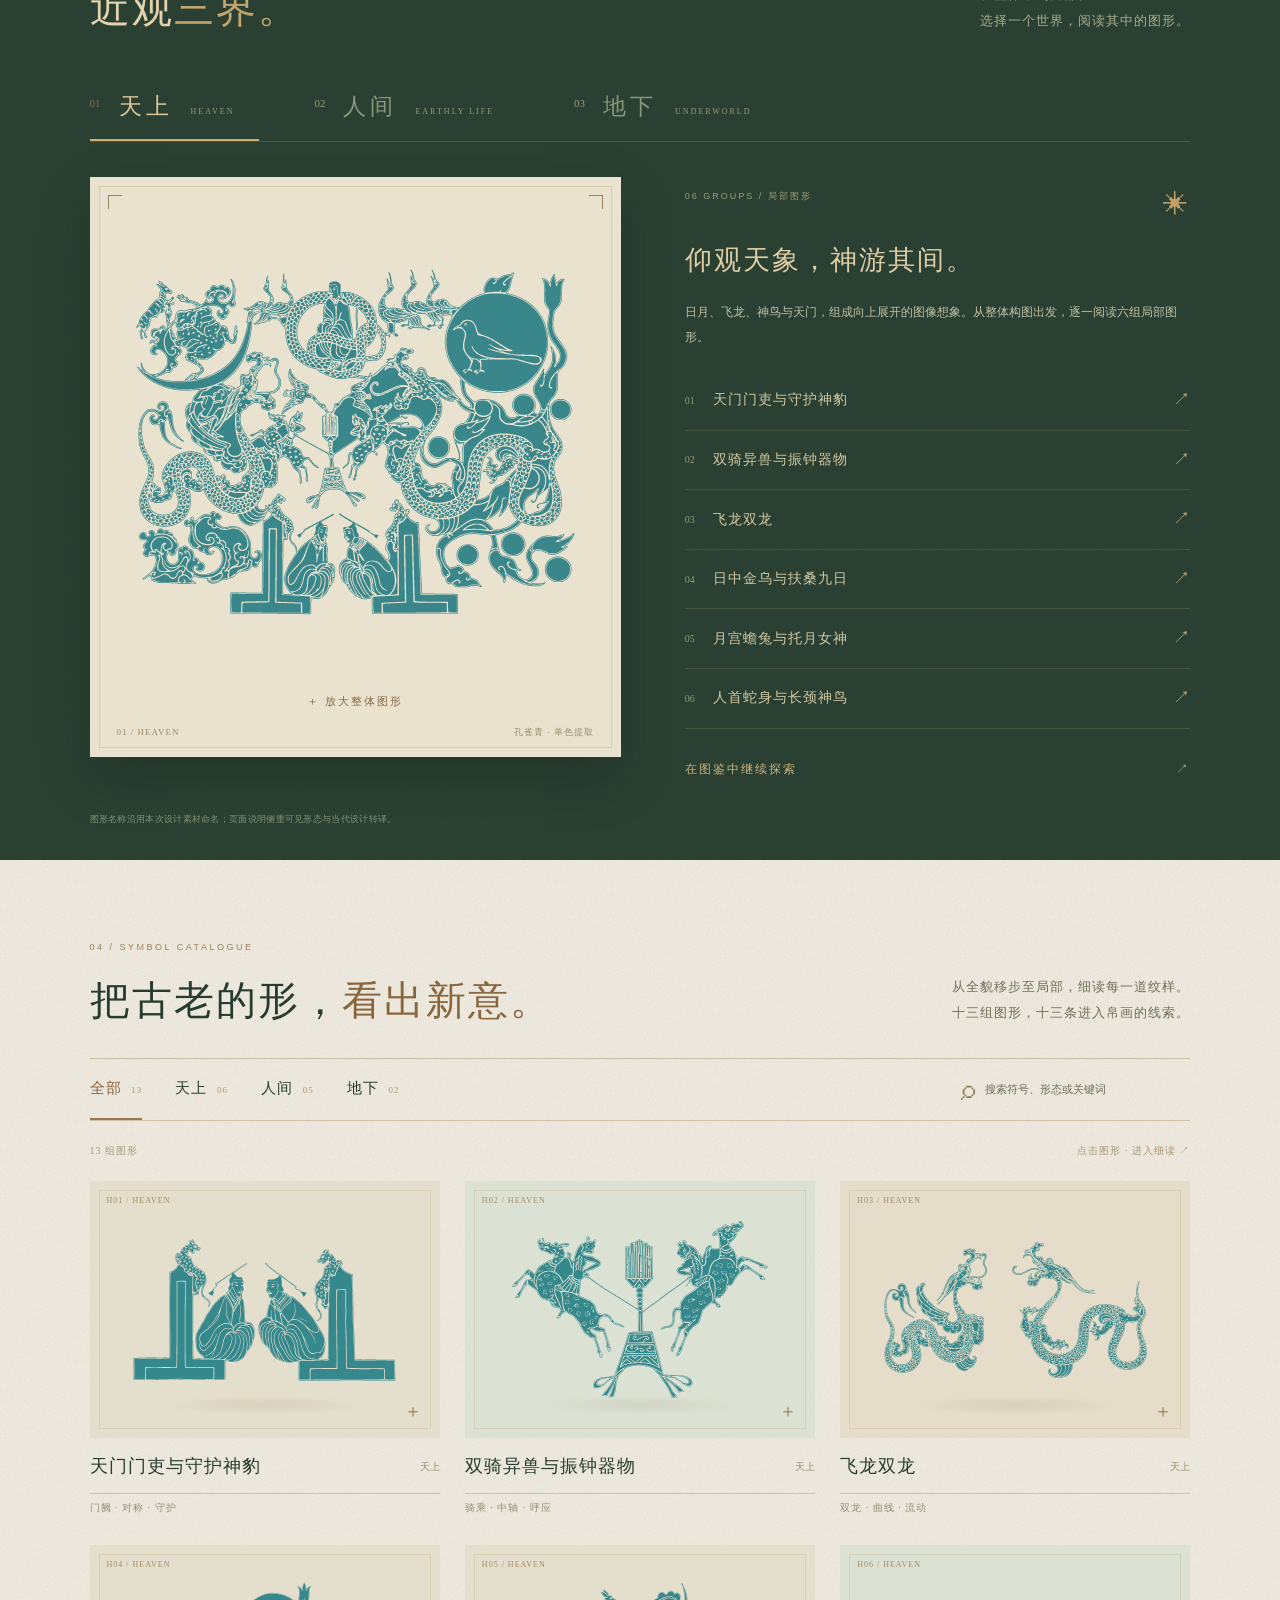
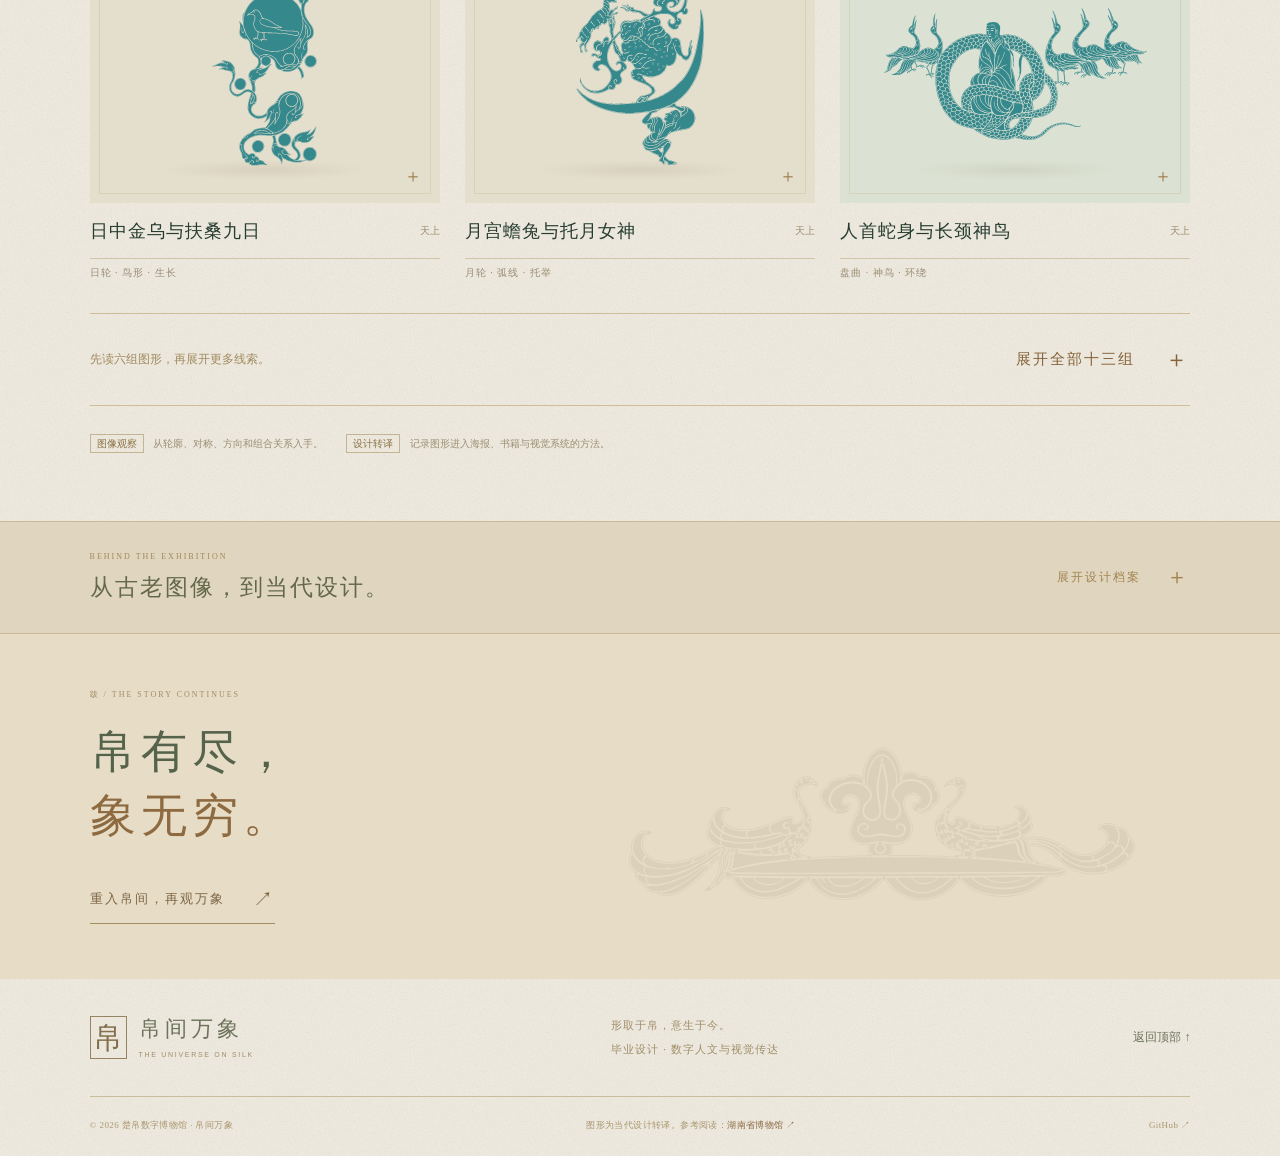
==== commit 08f16ede: "Redesign Chu silk museum as a question-led editorial exhibition" ====
--- a/index.html
+++ b/index.html
@@ -1,18 +1,19 @@
 <!doctype html>
-<html lang="zh-CN"><head><meta charset="UTF-8"><meta name="viewport" content="width=device-width, initial-scale=1"><meta name="theme-color" content="#172724"><meta name="description" content="帛间万象 THE UNIVERSE ON SILK——以天上、人间、地下为线索，探索帛画符号的当代视觉转译。三界导览、13组符号图鉴、设计研究与创作档案。"><title>帛间万象 · 三界共生 | 数字帛画展</title><link rel="icon" type="image/svg+xml" href="assets/favicon.svg"><link rel="stylesheet" href="styles.css?v=3"><script src="silk-data.js?v=3" defer></script><script src="app.js?v=3" defer></script><link rel="stylesheet" href="museum.css?v=6"><script src="museum.js?v=3" defer></script></head>
+<html lang="zh-CN"><head><meta charset="UTF-8"><meta name="viewport" content="width=device-width, initial-scale=1"><meta name="theme-color" content="#233e30"><meta name="description" content="从帛画出发，走近楚人的世界。近观人物御龙、人物龙凤与T形帛画，阅读衣冠、礼序、龙凤与民俗图式，探索三界和十三组原创图形。"><title>楚帛数字博物馆 · 一帛，见天地万象</title><link rel="icon" type="image/svg+xml" href="assets/favicon.svg"><link rel="stylesheet" href="styles.css?v=3"><script src="silk-data.js?v=3" defer></script><script src="app.js?v=3" defer></script><link rel="stylesheet" href="museum.css?v=7"><script src="museum.js?v=7" defer></script><link rel="stylesheet" href="exhibition.css?v=1"><script src="exhibition.js?v=1" defer></script></head>
 <body><a class="skip-link" href="#realms">跳转到三界导览</a>
-<header class="header museum-header"><a class="brand" href="#home" aria-label="帛间万象首页"><span class="brand-mark" aria-hidden="true">帛</span><span>帛间万象<small>THE UNIVERSE ON SILK</small></span></a><nav class="nav" id="navigation" aria-label="主导航"><a href="#prologue">展览序言</a><a href="#originals">帛画原作</a><a href="#realms">三界长卷</a><a href="#atlas">帛上观象</a><a href="#chu-life">认识楚人</a><a href="#archive">设计成卷</a></nav><button class="museum-search" type="button" aria-label="搜索符号图录"><svg viewBox="0 0 24 24" width="20" height="20" aria-hidden="true"><circle cx="10" cy="10" r="6.5" fill="none" stroke="currentColor" stroke-width="1.3"/><path d="m15 15 5 5" stroke="currentColor" stroke-width="1.3"/></svg></button><span class="edition-label">数字展览 · 二〇二六</span><button class="menu-toggle" aria-expanded="false" aria-controls="navigation" aria-label="打开导航" type="button"><span></span><span></span></button></header>
-<main><section class="hero museum-hero" id="home" aria-labelledby="hero-title"><div class="hero-noise" aria-hidden="true"></div><div class="hero-pattern" aria-hidden="true"><img src="assets/silk/heaven-04.svg" alt=""></div><div class="museum-hero-inner"><div class="hero-copy"><p class="exhibition-kicker"><span></span> 楚人的生活与民俗图式 <span></span></p><p class="hero-overline">一帛之间 · 见天地万象</p><h1 id="hero-title" class="calligraphy-title"><img src="assets/title-calligraphy.svg?v=1" alt="楚帛数字博物馆" width="8157" height="1257" fetchpriority="high"></h1><div class="hero-subtitle"><span class="red-seal">三界<br>共生</span><span>THE UNIVERSE<br>ON SILK</span></div><p class="hero-description">从衣冠器物，到礼序与龙凤想象。<br>循帛画之迹，认识楚人的生活与民俗图式。</p><a class="exhibition-enter" id="hero-enter" href="#realms"><span>启卷 · 入境</span><span class="round-arrow" aria-hidden="true">→</span></a></div><div class="stage-art" id="hero-stage-image"><div class="stage-mount" aria-hidden="true"></div><img id="exhibit-art" src="assets/silk/heaven-01.svg" alt="天上整体图形的古金色展陈演绎" width="2048" height="1639" fetchpriority="high"><div class="stage-caption"><span class="caption-rule"></span><span id="hero-caption-title">第一境 · 天上</span><span id="hero-caption-note">日月相望，飞龙游天。</span></div></div><span class="hero-side-note">形取于帛 · 意生于今</span><div class="hero-stage-bottom"><a class="scroll-cue" href="#prologue"><span class="scroll-stem" aria-hidden="true"></span><span>开卷，慢观</span></a><div class="hero-scenes" role="group" aria-label="切换首页展陈图形"><button data-hero-scene="heaven" aria-pressed="true" aria-controls="hero-stage-image" type="button"><b>01</b>天上<span></span></button><button data-hero-scene="earth" aria-pressed="false" aria-controls="hero-stage-image" type="button"><b>02</b>人间<span></span></button><button data-hero-scene="underworld" aria-pressed="false" aria-controls="hero-stage-image" type="button"><b>03</b>地下<span></span></button></div><div class="hero-paging"><button id="hero-prev" type="button" aria-label="上一幅展陈图形">←</button><span id="hero-position">01 / 03</span><button id="hero-next" type="button" aria-label="下一幅展陈图形">→</button></div></div></div></section>
-<div class="visit-strip"><div class="wrap"><span class="strip-title">帛间万象 <small>数字帛画展</small></span><span>三重叙事空间</span><i></i><span>十三组图形线索</span><i></i><span>一次古今对话</span><a href="#atlas">展览图录 <span>↗</span></a></div></div>
-<section class="prologue-section wrap" id="prologue" aria-labelledby="prologue-title"><div class="vertical-section-label"><span>序</span><small>PROLOGUE</small></div><div class="prologue-title"><p class="eyebrow">展 览 序 言</p><h2 id="prologue-title">方寸帛间，<br>藏<em>天地。</em></h2><span class="prologue-rule"></span><p>以线为引，以象为境。</p></div><div class="prologue-copy"><p class="lead">图像是古人安放想象的地方。<br>一缕经纬，将天、地、人连在一起。</p><p>楚帛数字博物馆以《人物御龙帛画》与《人物龙凤帛画》为观看起点，从衣冠、器物与龙凤形象中寻找楚人生活和精神世界的线索；并以西汉 T 形帛画作为后续比较，阅读图像结构的联系。</p><p>先看帛画原作，再读人物与器物；从画中细节进入民俗图式，最后观看这些形态如何转化为今天的设计语言。</p><details class="curator-note"><summary>阅读策展说明 <span aria-hidden="true">＋</span></summary><div><p>本展以你提供的三界整体图形、十三组局部图形和中期设计展板为内容基础。名称沿用设计素材；图形说明围绕可见的构图与形态展开。</p><p>古金色仅用于数字展厅的氛围演绎，图鉴与下载保留孔雀青单色设计。具体文化寓意、器物身份与历史解释，应结合原作及相关研究继续核验。</p><p>视觉参考：<a href="https://www.hnmuseum.com/" target="_blank" rel="noopener noreferrer">湖南省博物馆官网 ↗</a>。本网站为独立毕业设计展示。</p></div></details></div></section>
-<section class="originals-section" id="originals" aria-labelledby="originals-title"><div class="wrap"><div class="museum-section-head"><div><p class="eyebrow">THE ORIGINAL WORKS / 帛画原作</p><h2 id="originals-title">帛画<em>原作。</em></h2></div><p>先观帛画原貌，再读图形新生。<br>三件作品，三条观看与比较的线索。</p></div><div class="originals-grid"><article class="original-item"><button class="original-picture" type="button" data-original="t-banner" aria-label="查看马王堆一号汉墓 T 形帛画原作资料图"><img src="assets/originals/t-banner-user.png" alt="马王堆一号汉墓 T 形帛画原作资料图" loading="lazy"><span>＋ 近观原作</span></button><div class="original-label"><small>01 / 西汉</small><h3>马王堆一号汉墓 T 形帛画</h3><p>由上至下的图像层次，为本次三界视觉提取提供整体参照。</p></div></article><article class="original-item"><button class="original-picture" type="button" data-original="dragon" aria-label="查看人物御龙帛画原作资料图"><img src="assets/originals/dragon.jpg" alt="人物御龙帛画原作资料图" loading="lazy"><span>＋ 近观原作</span></button><div class="original-label"><small>02 / 战国</small><h3>人物御龙帛画</h3><p>人物、龙形、华盖与游鱼之间的形态关系，是图像分析与设计比较的线索。</p></div></article><article class="original-item"><button class="original-picture" type="button" data-original="phoenix" aria-label="查看人物龙凤帛画原作资料图"><img src="assets/originals/phoenix.jpg" alt="人物龙凤帛画原作资料图" loading="lazy"><span>＋ 近观原作</span></button><div class="original-label"><small>03 / 战国</small><h3>人物龙凤帛画</h3><p>人物与龙凤形象相互呼应，可从轮廓、方向和构图关系进入观看。</p></div></article></div><p class="originals-note">本区展示原作图像资料；后续孔雀青图形为当代设计提取。T 形帛画属西汉，人物御龙与人物龙凤帛画属战国，分别标注与对照。</p></div></section>
-<section id="chu-life" class="chu-life-section" aria-labelledby="chu-life-title"><div class="wrap"><div class="museum-section-head"><div><p class="eyebrow">LIFE & IMAGINATION / 认识楚人</p><h2 id="chu-life-title">从帛画，<em>读楚人。</em></h2></div><p>看衣冠，辨礼序，读龙凤。<br>由画中所见，走近楚人的生活与精神世界。</p></div><div class="life-tabs" role="tablist" aria-label="楚人生活与民俗图式"><button type="button" role="tab" id="life-tab-dress" data-life="dress" aria-selected="true" aria-controls="life-panel" tabindex="0"><small>01</small>衣冠与身份</button><button type="button" role="tab" id="life-tab-ritual" data-life="ritual" aria-selected="false" aria-controls="life-panel" tabindex="-1"><small>02</small>器物与礼序</button><button type="button" role="tab" id="life-tab-belief" data-life="belief" aria-selected="false" aria-controls="life-panel" tabindex="-1"><small>03</small>龙凤与想象</button><button type="button" role="tab" id="life-tab-pattern" data-life="pattern" aria-selected="false" aria-controls="life-panel" tabindex="-1"><small>04</small>民俗图式</button></div><div class="life-layout" role="tabpanel" id="life-panel" aria-labelledby="life-tab-dress"><figure class="life-figure"><img id="life-image" src="assets/originals/dragon.jpg" alt="人物御龙帛画"><figcaption id="life-type">战国 · 人物御龙帛画</figcaption></figure><div class="life-copy"><span class="life-side-label">观物 · 识人 · 读图</span><h3 id="life-title">从一袭衣冠，认识画中之人。</h3><p id="life-body">高冠、宽袖与长衣，勾勒出人物的外观。将目光移向衣领、袖口和人物姿态，可以观察帛画如何通过服饰与造型表达身份。</p><p class="life-tags" id="life-tags">高冠 / 长衣 / 侧身 / 配饰</p><div class="life-question"><small>带着问题看帛画</small><p id="life-question">画中人物穿什么？站立与持物的姿态，怎样影响你对他的理解？</p></div><a href="#originals" class="inline-link">回到帛画原作 <span>↗</span></a></div></div><div class="period-bridge"><span>战国楚帛画<br><b>人物御龙 · 人物龙凤</b></span><i></i><p>从衣冠、礼仪线索与龙凤形象出发，<br>再与西汉 T 形帛画的层次结构作比较。</p><i></i><span>西汉帛画对照<br><b>马王堆一号汉墓 T 形帛画</b></span></div></div></section>
-<section class="gates-section" aria-labelledby="gates-title"><div class="wrap"><div class="museum-section-head"><div><p class="eyebrow">THREE REALMS / 展览单元</p><h2 id="gates-title">三界，<em>一帛。</em></h2></div><p>由上而下，循象而行。<br>选择一境，展开其中的图形。</p></div><div class="exhibition-gates"><a class="exhibition-gate gate-heaven" href="#realms" data-enter-realm="heaven"><div class="gate-frame"></div><span class="gate-index">第一境 / 01</span><h3>天上</h3><span class="gate-en">HEAVEN</span><img src="assets/silk/heaven-01.svg" alt="天上整体图形" loading="lazy"><div class="gate-footer"><span>日月相望 · 神游其间<small>六组图形线索</small></span><span class="gate-arrow">↗</span></div></a><a class="exhibition-gate gate-earth" href="#realms" data-enter-realm="earth"><div class="gate-frame"></div><span class="gate-index">第二境 / 02</span><h3>人间</h3><span class="gate-en">EARTHLY LIFE</span><img src="assets/silk/earth-01.svg" alt="人间整体图形" loading="lazy"><div class="gate-footer"><span>礼序人间 · 万物相接<small>五组图形线索</small></span><span class="gate-arrow">↗</span></div></a><a class="exhibition-gate gate-underworld" href="#realms" data-enter-realm="underworld"><div class="gate-frame"></div><span class="gate-index">第三境 / 03</span><h3>地下</h3><span class="gate-en">UNDERWORLD</span><img src="assets/silk/underworld-01.svg" alt="地下整体图形" loading="lazy"><div class="gate-footer"><span>承托万象 · 流转不息<small>两组图形线索</small></span><span class="gate-arrow">↗</span></div></a></div></div></section>
+<header class="header museum-header editorial-header"><span class="edition-label">线上展厅 <i></i> CHU SILK MUSEUM</span><a class="brand" href="#home" aria-label="楚帛数字博物馆首页"><span class="brand-mark" aria-hidden="true">楚</span><span>帛间万象<small>THE UNIVERSE ON SILK</small></span></a><nav class="nav" id="navigation" aria-label="主导航"><a href="#originals">帛画原作</a><a href="#chu-life">认识楚人</a><a href="#realms">三界漫游</a><a href="#atlas">符号图录</a><a href="#prologue">关于展览</a></nav><button class="museum-search" type="button" aria-label="搜索符号图录"><svg viewBox="0 0 24 24" width="20" height="20" aria-hidden="true"><circle cx="10" cy="10" r="6.5" fill="none" stroke="currentColor" stroke-width="1.3"/><path d="m15 15 5 5" stroke="currentColor" stroke-width="1.3"/></svg></button><button class="menu-toggle" aria-expanded="false" aria-controls="navigation" aria-label="打开导航" type="button"><span></span><span></span></button><div class="reading-progress" aria-hidden="true"></div></header>
+<main><section class="hero museum-hero editorial-hero" id="home" aria-labelledby="hero-title"><div class="hero-noise" aria-hidden="true"></div><img class="hero-line-pattern" src="assets/silk/heaven-04.svg" alt="" aria-hidden="true"><div class="editorial-hero-inner"><div class="hero-copy"><p class="exhibition-kicker"><span></span> 从帛画出发，走近楚人的世界</p><p class="hero-overline">一帛，藏万象。</p><h1 id="hero-title" class="calligraphy-title"><img src="assets/title-calligraphy.svg" alt="楚帛数字博物馆" width="8157" height="1257" fetchpriority="high"></h1><p class="hero-description">一袭衣冠，一次龙凤相遇，一幅天地想象。<br>在古老的笔触里，发现生活的细节与精神的回响。</p><div class="editorial-hero-actions"><a class="exhibition-enter" id="hero-enter" href="#originals"><span>开始观展</span><span class="round-arrow" aria-hidden="true">↗</span></a><a class="hero-quiet-link" href="#chu-life">从一个问题开始 <span>→</span></a></div><div class="hero-micro"><span class="micro-seal">帛上<br>有境</span><p>三件原作 · 四个阅读主题<br><small>LOOK CLOSER. DISCOVER MORE.</small></p></div></div><div class="artifact-stage" id="hero-stage-image"><div class="stage-halo"></div><div class="stage-vertical-text">循帛画之迹 · 见楚人之思</div><div class="artifact-back back-one" aria-hidden="true"><img src="assets/originals/dragon.jpg" alt=""><span>人物御龙</span></div><div class="artifact-back back-two" aria-hidden="true"><img src="assets/originals/phoenix.jpg" alt=""><span>人物龙凤</span></div><button class="artifact-front" id="hero-artwork-open" type="button" aria-label="查看马王堆一号汉墓T形帛画"><img id="exhibit-art" src="assets/originals/t-banner-user.png" alt="马王堆一号汉墓T形帛画原作" fetchpriority="high"><span class="artifact-zoom">＋ 近观细节</span></button><div class="artifact-caption"><span id="hero-caption-title">马王堆一号汉墓 T 形帛画</span><small id="hero-caption-note">西汉 / 三界图像的比较线索</small></div><span class="stage-star" aria-hidden="true">✳</span></div><div class="hero-stage-bottom"><a class="scroll-cue" href="#prologue"><span class="scroll-stem"></span>循卷而下</a><div class="hero-scenes" role="group" aria-label="切换首页原作"><button data-hero-scene="t-banner" aria-pressed="true" aria-controls="hero-stage-image" type="button"><b>01</b>T 形帛画<span></span></button><button data-hero-scene="dragon" aria-pressed="false" aria-controls="hero-stage-image" type="button"><b>02</b>人物御龙<span></span></button><button data-hero-scene="phoenix" aria-pressed="false" aria-controls="hero-stage-image" type="button"><b>03</b>人物龙凤<span></span></button></div><div class="hero-paging"><button id="hero-prev" type="button" aria-label="上一幅原作">←</button><span id="hero-position">01 / 03</span><button id="hero-next" type="button" aria-label="下一幅原作">→</button></div></div></div><svg class="chapter-wave" viewBox="0 0 1440 90" preserveAspectRatio="none" aria-hidden="true"><path d="M0 40C200 105 330-5 520 25S860 104 1050 40S1290 18 1440 48V90H0Z" fill="#c6aa72"/><path d="M0 56C210 105 335 14 520 40S860 112 1060 54S1290 35 1440 64V90H0Z" fill="#f0ebdf"/></svg></section>
+<div class="discovery-strip wrap"><div><span>观展，从好奇开始。</span><small>CHOOSE A QUESTION</small></div><a href="#chu-life" data-life-route="dress"><b>楚人穿什么？</b><span>读衣冠与身份 ↗</span></a><a href="#chu-life" data-life-route="belief"><b>龙凤意味着什么？</b><span>看形象与想象 ↗</span></a><a href="#chu-life" data-life-route="pattern"><b>一幅画怎样讲故事？</b><span>认识民俗图式 ↗</span></a></div>
+<section class="prologue-section wrap editorial-prologue" id="prologue" aria-labelledby="prologue-title"><div class="prologue-ornament" aria-hidden="true"><img src="assets/silk/earth-02.svg" alt=""></div><p class="eyebrow">ABOUT THE EXHIBITION / 展览序言</p><h2 id="prologue-title">让一幅帛画，<em>讲述一个世界。</em></h2><p class="prologue-lead">走近，不只是为了看清纹样。<br>也是为了看见纹样背后的人。</p><p class="prologue-body">以战国的《人物御龙帛画》《人物龙凤帛画》为起点，观察衣冠、器物与龙凤形象，阅读楚人生活与精神世界的图像线索；再以西汉 T 形帛画为比较，理解图像结构如何连接天地与人间。</p><details class="curator-note"><summary>展开策展说明 <span aria-hidden="true">＋</span></summary><div><p>本展将原作观看、主题阅读与当代视觉提取连在一起。先看原作，再读细节，最后进入符号图录。战国楚帛画与西汉 T 形帛画分别标注年代，便于比较。</p><p>帛画呈现的是特定情境下的图像线索。页面区分图像中可见的形态与当代设计转译，具体历史解释仍需结合原作与研究理解。</p></div></details></section>
+<section class="originals-section" id="originals" aria-labelledby="originals-title"><div class="wrap"><div class="museum-section-head"><div><p class="eyebrow">01 / THE ORIGINAL WORKS</p><h2 id="originals-title">帛画原作<span class="heading-dot">。</span></h2></div><p>隔着岁月，仍可近观。<br>选择一幅帛画，放大阅读其中的细节。</p></div><div class="originals-grid" aria-label="三件帛画原作"><article class="original-item"><button class="original-picture" type="button" data-original="t-banner" aria-label="查看马王堆一号汉墓 T 形帛画原作资料图"><img src="assets/originals/t-banner-user.png" alt="马王堆一号汉墓 T 形帛画原作资料图" loading="lazy"><span>＋ 近观原作</span></button><div class="original-label"><small>01 / 西汉</small><h3>马王堆一号汉墓 T 形帛画</h3><p>由上至下的图像层次，为本次三界视觉提取提供整体参照。</p></div></article><article class="original-item"><button class="original-picture" type="button" data-original="dragon" aria-label="查看人物御龙帛画原作资料图"><img src="assets/originals/dragon.jpg" alt="人物御龙帛画原作资料图" loading="lazy"><span>＋ 近观原作</span></button><div class="original-label"><small>02 / 战国</small><h3>人物御龙帛画</h3><p>人物、龙形、华盖与游鱼之间的形态关系，是图像分析与设计比较的线索。</p></div></article><article class="original-item"><button class="original-picture" type="button" data-original="phoenix" aria-label="查看人物龙凤帛画原作资料图"><img src="assets/originals/phoenix.jpg" alt="人物龙凤帛画原作资料图" loading="lazy"><span>＋ 近观原作</span></button><div class="original-label"><small>03 / 战国</small><h3>人物龙凤帛画</h3><p>人物与龙凤形象相互呼应，可从轮廓、方向和构图关系进入观看。</p></div></article></div><p class="originals-note">本区展示原作图像资料；后续孔雀青图形为当代设计提取。T 形帛画属西汉，人物御龙与人物龙凤帛画属战国，分别标注与对照。</p></div></section>
+<section id="chu-life" class="chu-life-section" aria-labelledby="chu-life-title"><div class="wrap"><div class="museum-section-head"><div><p class="eyebrow">02 / LIFE & IMAGINATION</p><h2 id="chu-life-title">画里，<em>藏着怎样的生活？</em></h2></div><p>看衣冠，辨礼序，读龙凤。<br>由画中所见，走近楚人的生活与精神世界。</p></div><div class="life-tabs" role="tablist" aria-label="楚人生活与民俗图式"><button type="button" role="tab" id="life-tab-dress" data-life="dress" aria-selected="true" aria-controls="life-panel" tabindex="0"><small>01</small>衣冠与身份</button><button type="button" role="tab" id="life-tab-ritual" data-life="ritual" aria-selected="false" aria-controls="life-panel" tabindex="-1"><small>02</small>器物与礼序</button><button type="button" role="tab" id="life-tab-belief" data-life="belief" aria-selected="false" aria-controls="life-panel" tabindex="-1"><small>03</small>龙凤与想象</button><button type="button" role="tab" id="life-tab-pattern" data-life="pattern" aria-selected="false" aria-controls="life-panel" tabindex="-1"><small>04</small>民俗图式</button></div><div class="life-layout" role="tabpanel" id="life-panel" aria-labelledby="life-tab-dress"><figure class="life-figure"><img id="life-image" src="assets/originals/dragon.jpg" alt="人物御龙帛画"><figcaption id="life-type">战国 · 人物御龙帛画</figcaption></figure><div class="life-copy"><span class="life-side-label">观物 · 识人 · 读图</span><h3 id="life-title">从一袭衣冠，认识画中之人。</h3><p id="life-body">高冠、宽袖与长衣，勾勒出人物的外观。将目光移向衣领、袖口和人物姿态，可以观察帛画如何通过服饰与造型表达身份。</p><p class="life-tags" id="life-tags">高冠 / 长衣 / 侧身 / 配饰</p><div class="life-question"><small>带着问题看帛画</small><p id="life-question">画中人物穿什么？站立与持物的姿态，怎样影响你对他的理解？</p></div><a href="#originals" class="inline-link">回到帛画原作 <span>↗</span></a></div></div><div class="period-bridge"><span>战国楚帛画<br><b>人物御龙 · 人物龙凤</b></span><i></i><p>从衣冠、礼仪线索与龙凤形象出发，<br>再与西汉 T 形帛画的层次结构作比较。</p><i></i><span>西汉帛画对照<br><b>马王堆一号汉墓 T 形帛画</b></span></div></div></section>
+<section class="story-feature" aria-labelledby="story-feature-title"><div class="wrap"><div class="story-copy"><p class="eyebrow">A CLOSER LOOK / 画中有问</p><h2 id="story-feature-title">为什么，<br>是<em>龙与凤？</em></h2><p>顺着一条曲线，寻找人物与神兽的呼应。<br>从看见形象，到读懂关系。</p><a href="#chu-life" data-life-route="belief">走进龙凤的图像世界 <span>↗</span></a></div><img class="story-original" src="assets/originals/phoenix.jpg" alt="人物龙凤帛画中的人物与龙凤形象" loading="lazy"><img class="story-line" src="assets/silk/heaven-04.svg" alt="" aria-hidden="true" loading="lazy"><span class="story-vertical">人与象 · 形与意</span></div></section>
+<section class="gates-section" aria-labelledby="gates-title"><div class="wrap"><div class="museum-section-head"><div><p class="eyebrow">03 / THREE REALMS</p><h2 id="gates-title">一帛之间，<em>天地相接。</em></h2></div><p>由上而下，循象而行。<br>选择一境，展开其中的图形。</p></div><div class="exhibition-gates"><a class="exhibition-gate gate-heaven" href="#realms" data-enter-realm="heaven"><div class="gate-frame"></div><span class="gate-index">第一境 / 01</span><h3>天上</h3><span class="gate-en">HEAVEN</span><img src="assets/silk/heaven-01.svg" alt="天上整体图形" loading="lazy"><div class="gate-footer"><span>日月相望 · 神游其间<small>六组图形线索</small></span><span class="gate-arrow">↗</span></div></a><a class="exhibition-gate gate-earth" href="#realms" data-enter-realm="earth"><div class="gate-frame"></div><span class="gate-index">第二境 / 02</span><h3>人间</h3><span class="gate-en">EARTHLY LIFE</span><img src="assets/silk/earth-01.svg" alt="人间整体图形" loading="lazy"><div class="gate-footer"><span>礼序人间 · 万物相接<small>五组图形线索</small></span><span class="gate-arrow">↗</span></div></a><a class="exhibition-gate gate-underworld" href="#realms" data-enter-realm="underworld"><div class="gate-frame"></div><span class="gate-index">第三境 / 03</span><h3>地下</h3><span class="gate-en">UNDERWORLD</span><img src="assets/silk/underworld-01.svg" alt="地下整体图形" loading="lazy"><div class="gate-footer"><span>承托万象 · 流转不息<small>两组图形线索</small></span><span class="gate-arrow">↗</span></div></a></div></div></section>
 <section class="realm-section" id="realms" aria-labelledby="realm-heading"><div class="wrap"><div class="section-head light"><div><p class="eyebrow">一 / READ THE SILK</p><h2 id="realm-heading">循象入境，<br>近观<em>三界。</em></h2></div><p>从整体，到局部。<br>选择一个世界，阅读其中的图形。</p></div><div class="realm-tabs" role="tablist" aria-label="选择叙事层级"></div><div class="realm-layout" id="realm-panel" role="tabpanel"><div class="realm-image"><span class="image-corner corner-tl"></span><span class="image-corner corner-tr"></span><button class="realm-whole" id="realm-whole" type="button" aria-label="放大整体图形"><img id="realm-art" src="assets/silk/heaven-01.svg" alt="天上整体图形" loading="lazy"><span>＋ 放大整体图形</span></button><div class="realm-image-foot"><span id="realm-image-label">01 / HEAVEN</span><span>孔雀青 · 单色提取</span></div></div><div class="realm-info"><div class="realm-heading-row"><span id="realm-count">06 GROUPS</span><span class="tiny-star">✳</span></div><h3 id="realm-title">仰观天象，神游其间。</h3><p id="realm-description"></p><div class="realm-parts" aria-label="当前层级的局部图形"></div><a class="realm-atlas-link" href="#atlas" id="view-realm-atlas">在图鉴中继续探索 <span>↗</span></a></div></div><p class="realm-footnote">图形名称沿用本次设计素材命名；页面说明侧重可见形态与当代设计转译。</p></div></section>
-<section class="atlas-section wrap" id="atlas" aria-labelledby="atlas-heading"><div class="section-head"><div><p class="eyebrow">二 / SYMBOL CATALOGUE</p><h2 id="atlas-heading">帛上<em>观象。</em></h2></div><p>从全貌移步至局部，细读每一道纹样。<br>十三组图形，十三条进入帛画的线索。</p></div><div class="atlas-toolbar"><div class="filters" role="group" aria-label="筛选符号"><button data-filter="all" aria-pressed="true" type="button">全部 <small>13</small></button><button data-filter="heaven" aria-pressed="false" type="button">天上 <small>06</small></button><button data-filter="earth" aria-pressed="false" type="button">人间 <small>05</small></button><button data-filter="underworld" aria-pressed="false" type="button">地下 <small>02</small></button></div><label class="search"><span aria-hidden="true">⌕</span><input type="search" id="symbol-search" aria-label="搜索符号名称或特征" placeholder="搜索符号、形态或关键词" autocomplete="off"></label></div><div class="atlas-status"><span id="result-count" aria-live="polite">13 组图形</span><span>点击图形 · 进入细读 ↗</span></div><div class="symbol-grid"></div><div class="empty-state" hidden><span>没有找到对应的图形。</span><button id="clear-search" type="button">清除筛选，查看全部 →</button></div><p class="atlas-note"><span>图像观察</span> 从轮廓、对称、方向和组合关系入手。 <span>设计转译</span> 记录图形进入海报、书籍与视觉系统的方法。</p></section>
-<section class="process-section" id="process" aria-labelledby="process-heading"><div class="wrap"><div class="section-head"><div><p class="eyebrow">三 / DESIGN TRANSLATION</p><h2 id="process-heading">由古入今，<br><em>取形而生。</em></h2></div><p>形态提取 → 单色归纳 → 色彩转译 → 设计应用<br>让一套图形，走向更完整的视觉表达。</p></div><div class="process-feature"><div class="process-art"><span class="mini-label">形态提取 / FORM EXTRACTION</span><img src="assets/silk/heaven-04.svg" alt="飞龙双龙的孔雀青形态提取" loading="lazy"><span class="graphic-caption">飞龙双龙 · 保留轮廓与内部纹理</span></div><div class="process-copy"><p class="eyebrow">01 → 04 / A VISUAL SYSTEM</p><h3>取其形，<br>续其生。</h3><ol class="process-steps"><li><b>01</b><div><h4>解构 · 阅读图像</h4><p>从三界结构梳理人物、神兽、器物及其组合关系。</p></div></li><li><b>02</b><div><h4>提取 · 统一形态</h4><p>保留辨识度与纹样细节，以孔雀青建立统一图形语言。</p></div></li><li><b>03</b><div><h4>转译 · 建立色彩</h4><p>以单色提取为基础，延展展板中的紫、蓝与暖色搭配。</p></div></li><li><b>04</b><div><h4>应用 · 连接生活</h4><p>将图形带入书籍、折页、文创与系列海报。</p></div></li></ol></div></div><div class="color-system"><div><p class="eyebrow">COLOR LANGUAGE</p><h3>孔雀青为骨，<br>万象之色为翼。</h3><p>孔雀青保留图形原貌，墨色与古金营造展厅；<br>多色转译与应用成果见下方中期展板。</p></div><div class="swatches"><div style="--swatch:#288f94"><span>孔雀青</span><small>#288F94</small></div><div style="--swatch:#f6f4ed" class="paper-swatch"><span>帛白</span><small>#F6F4ED</small></div><div style="--swatch:#ef4b2b"><span>朱红</span><small>#EF4B2B</small></div><div style="--swatch:#5350cf"><span>靛紫</span><small>#5350CF</small></div><div style="--swatch:#b59ce5"><span>浅紫</span><small>#B59CE5</small></div></div></div></div></section>
+<section class="atlas-section wrap" id="atlas" aria-labelledby="atlas-heading"><div class="section-head"><div><p class="eyebrow">04 / SYMBOL CATALOGUE</p><h2 id="atlas-heading">把古老的形，<em>看出新意。</em></h2></div><p>从全貌移步至局部，细读每一道纹样。<br>十三组图形，十三条进入帛画的线索。</p></div><div class="atlas-toolbar"><div class="filters" role="group" aria-label="筛选符号"><button data-filter="all" aria-pressed="true" type="button">全部 <small>13</small></button><button data-filter="heaven" aria-pressed="false" type="button">天上 <small>06</small></button><button data-filter="earth" aria-pressed="false" type="button">人间 <small>05</small></button><button data-filter="underworld" aria-pressed="false" type="button">地下 <small>02</small></button></div><label class="search"><span aria-hidden="true">⌕</span><input type="search" id="symbol-search" aria-label="搜索符号名称或特征" placeholder="搜索符号、形态或关键词" autocomplete="off"></label></div><div class="atlas-status"><span id="result-count" aria-live="polite">13 组图形</span><span>点击图形 · 进入细读 ↗</span></div><div class="symbol-grid"></div><div class="gallery-expand"><span id="gallery-shown" aria-live="polite">先读六组图形，再展开更多线索。</span><button id="gallery-more" type="button" aria-expanded="false">展开全部十三组 <span>＋</span></button></div><div class="empty-state" hidden><span>没有找到对应的图形。</span><button id="clear-search" type="button">清除筛选，查看全部 →</button></div><p class="atlas-note"><span>图像观察</span> 从轮廓、对称、方向和组合关系入手。 <span>设计转译</span> 记录图形进入海报、书籍与视觉系统的方法。</p></section>
+<details class="design-annex" id="design-annex"><summary><span><small>BEHIND THE EXHIBITION</small><b>从古老图像，到当代设计。</b></span><span class="annex-action">展开设计档案 <i>＋</i></span></summary><section class="process-section" id="process" aria-labelledby="process-heading"><div class="wrap"><div class="section-head"><div><p class="eyebrow">三 / DESIGN TRANSLATION</p><h2 id="process-heading">由古入今，<br><em>取形而生。</em></h2></div><p>形态提取 → 单色归纳 → 色彩转译 → 设计应用<br>让一套图形，走向更完整的视觉表达。</p></div><div class="process-feature"><div class="process-art"><span class="mini-label">形态提取 / FORM EXTRACTION</span><img src="assets/silk/heaven-04.svg" alt="飞龙双龙的孔雀青形态提取" loading="lazy"><span class="graphic-caption">飞龙双龙 · 保留轮廓与内部纹理</span></div><div class="process-copy"><p class="eyebrow">01 → 04 / A VISUAL SYSTEM</p><h3>取其形，<br>续其生。</h3><ol class="process-steps"><li><b>01</b><div><h4>解构 · 阅读图像</h4><p>从三界结构梳理人物、神兽、器物及其组合关系。</p></div></li><li><b>02</b><div><h4>提取 · 统一形态</h4><p>保留辨识度与纹样细节，以孔雀青建立统一图形语言。</p></div></li><li><b>03</b><div><h4>转译 · 建立色彩</h4><p>以单色提取为基础，延展展板中的紫、蓝与暖色搭配。</p></div></li><li><b>04</b><div><h4>应用 · 连接生活</h4><p>将图形带入书籍、折页、文创与系列海报。</p></div></li></ol></div></div><div class="color-system"><div><p class="eyebrow">COLOR LANGUAGE</p><h3>孔雀青为骨，<br>万象之色为翼。</h3><p>孔雀青保留图形原貌，墨色与古金营造展厅；<br>多色转译与应用成果见下方中期展板。</p></div><div class="swatches"><div style="--swatch:#288f94"><span>孔雀青</span><small>#288F94</small></div><div style="--swatch:#f6f4ed" class="paper-swatch"><span>帛白</span><small>#F6F4ED</small></div><div style="--swatch:#ef4b2b"><span>朱红</span><small>#EF4B2B</small></div><div style="--swatch:#5350cf"><span>靛紫</span><small>#5350CF</small></div><div style="--swatch:#b59ce5"><span>浅紫</span><small>#B59CE5</small></div></div></div></div></section>
 <section class="archive-section wrap" id="archive" aria-labelledby="archive-heading"><div class="section-head"><div><p class="eyebrow">四 / CREATIVE ARCHIVE</p><h2 id="archive-heading">将万象，<em>收为一卷。</em></h2></div><p>完整记录中期阶段的视觉探索。<br>图形、色彩与应用，在此汇合。</p></div><div class="archive-layout"><button class="board-preview" id="open-board" type="button"><div class="board-window"><img src="assets/silk/exhibition-preview.webp" alt="帛间万象研究生中期成果展板，包含图形提取、色彩转译、文创及海报" loading="lazy"></div><span>中期成果展板 <i>＋ 点击查看全图</i></span></button><div class="archive-copy"><span class="archive-tag">DESIGN IN PROGRESS / 中期成果</span><h3>帛间万象<br><small>THE UNIVERSE ON SILK</small></h3><p>以帛画图像为线索，将三界结构中的视觉元素重新梳理，形成从图形提取到设计应用的完整探索。</p><dl class="archive-list"><div><dt>图形系统</dt><dd>三界整体与局部符号的单色提取</dd></div><div><dt>色彩转译</dt><dd>原画色彩与当代配色的视觉对照</dd></div><div><dt>应用探索</dt><dd>书籍、折页、文创及系列海报</dd></div></dl><a class="inline-link" href="assets/silk/exhibition-board.jpg" download="帛间万象-中期成果展板.jpg">下载中期展板 <span>↓</span></a><p class="archive-credit">设计 / 邢远康<br>指导教师 / 李金涛<br>武汉工程大学 · 艺术设计学院</p></div></div></section>
-<section class="closing"><div class="wrap"><p class="eyebrow">跋 / THE STORY CONTINUES</p><h2>帛有尽，<br><em>象无穷。</em></h2><a href="#atlas" class="button">重入帛间，再观万象 <span>↗</span></a><img src="assets/silk/earth-02.svg" alt="" aria-hidden="true" loading="lazy"></div></section></main>
-<footer class="footer wrap museum-footer"><a class="brand" href="#home"><span class="brand-mark" aria-hidden="true">帛</span><span>帛间万象<small>THE UNIVERSE ON SILK</small></span></a><p>形取于帛，意生于今。<br>毕业设计 · 数字人文与视觉传达</p><a href="#home">返回顶部 ↑</a><div class="footer-bottom"><span>© 2026 帛间万象 · 邢远康 / 独立毕业设计</span><span>图形为当代设计转译。参考阅读：<a href="https://www.hnmuseum.com/" target="_blank" rel="noopener noreferrer">湖南省博物馆 ↗</a></span><a href="https://github.com/sun777kkk/yulong-rujing" target="_blank" rel="noopener noreferrer">GitHub ↗</a></div></footer>
+</details><section class="closing"><div class="wrap"><p class="eyebrow">跋 / THE STORY CONTINUES</p><h2>帛有尽，<br><em>象无穷。</em></h2><a href="#atlas" class="button">重入帛间，再观万象 <span>↗</span></a><img src="assets/silk/earth-02.svg" alt="" aria-hidden="true" loading="lazy"></div></section></main>
+<footer class="footer wrap museum-footer"><a class="brand" href="#home"><span class="brand-mark" aria-hidden="true">帛</span><span>帛间万象<small>THE UNIVERSE ON SILK</small></span></a><p>形取于帛，意生于今。<br>毕业设计 · 数字人文与视觉传达</p><a href="#home">返回顶部 ↑</a><div class="footer-bottom"><span>© 2026 楚帛数字博物馆 · 帛间万象</span><span>图形为当代设计转译。参考阅读：<a href="https://www.hnmuseum.com/" target="_blank" rel="noopener noreferrer">湖南省博物馆 ↗</a></span><a href="https://github.com/sun777kkk/yulong-rujing" target="_blank" rel="noopener noreferrer">GitHub ↗</a></div></footer>
 <dialog id="detail-dialog" aria-labelledby="detail-title"><div class="dialog-top"><span id="detail-kicker">SYMBOL / 图形细读</span><button class="close-dialog" type="button" aria-label="关闭详情">关闭 ×</button></div><div class="dialog-body"><div class="detail-visual"><div class="zoom-viewport"><img id="detail-image" src="assets/silk/heaven-04.svg" alt=""></div><div class="zoom-controls"><button type="button" id="zoom-out" aria-label="缩小图形">−</button><output id="zoom-level">100%</output><button type="button" id="zoom-in" aria-label="放大图形">＋</button><button type="button" id="zoom-reset">复位</button></div><p class="zoom-hint">放大后可在图像区域滚动查看细节</p></div><div class="detail-copy"><p class="eyebrow" id="detail-realm"></p><h2 id="detail-title"></h2><p id="detail-tags"></p><div id="detail-analysis"><h3>图像观察</h3><p id="detail-observation"></p><h3>设计转译</h3><p id="detail-translation"></p></div><p class="detail-note" id="detail-note">名称沿用设计素材。形态说明为图像观察，转译为当代设计思路。</p><a class="button" id="detail-download" download>下载 SVG <span>↓</span></a><div class="detail-paging"><button type="button" id="prev-symbol">← 上一个</button><span id="detail-position"></span><button type="button" id="next-symbol">下一个 →</button></div></div></div></dialog>
 <noscript><div class="no-script">请启用浏览器 JavaScript 以使用三界切换、图鉴搜索与放大功能。你仍可浏览设计说明与中期展板。</div></noscript><dialog id="original-dialog" class="original-modal" aria-labelledby="original-title"><div class="dialog-top"><span>THE ORIGINAL WORK / 原作细读</span><button type="button" id="original-close" class="close-dialog" aria-label="关闭原作详情">关闭 ×</button></div><div class="original-modal-content"><div class="original-photo-scroll"><img id="original-large" alt=""></div><div class="original-modal-label"><p class="eyebrow" id="original-era"></p><h2 id="original-title"></h2><p id="original-description"></p><div class="zoom-controls"><button id="original-zoom-out" type="button" aria-label="缩小原作">−</button><output id="original-zoom">100%</output><button id="original-zoom-in" type="button" aria-label="放大原作">＋</button></div><p class="original-photo-note">保留画面原貌，放大后可滚动查看细节。</p></div></div></dialog><script src="originals.js?v=2" defer></script><script src="chu-life.js?v=1" defer></script></body></html>
--- a/exhibition.css
+++ b/exhibition.css
@@ -0,0 +1,23 @@
+@charset "UTF-8";
+/* Editorial exhibit: real silk, distinctive silhouettes, and a visitor-first reading rhythm. */
+:root{--paper:#f0ebdf;--ink:#273c30;--teal:#2d695b;--red:#8b442c;--gold:#cdb17c;--deep:#233e30;--muted:#706954;--serif:"Noto Serif SC","Source Han Serif SC","Songti SC","SimSun",serif;scroll-padding-top:138px}
+body{font-size:14px;background-color:var(--paper)}.wrap{width:min(1280px,86%)}.eyebrow{letter-spacing:2.5px;font-size:9px}.section-head>p,.museum-section-head>p{font:13px/2 var(--serif);color:#746c56}.section-head h2,.museum-section-head h2{font-size:43px;line-height:1.5;letter-spacing:2px}.section-head h2 em,.museum-section-head h2 em{color:#8a663c}.heading-dot{color:#9f7540}.section-head{margin-bottom:35px}.button{background:#2d5742;color:#f8edda;font:13px/1.7 var(--serif);letter-spacing:2px}
+.editorial-header,.editorial-header.is-scrolled{height:124px;background:#987131;color:#f7edcf;border:0;padding:0;box-shadow:0 2px 0 #d9bf8340;backdrop-filter:blur(14px);isolation:isolate;transition:background .3s}.editorial-header:before{content:"";position:absolute;inset:0;background:url('assets/silk/heaven-04.svg') center 42%/600px auto repeat;filter:brightness(0) invert(1);opacity:.045;z-index:-1}.editorial-header .brand{position:absolute;left:50%;top:16px;transform:translateX(-50%);gap:9px}.editorial-header .brand-mark{height:29px;width:25px;font-size:23px;border:0;color:#fff5d7}.editorial-header .brand-mark:after{display:none}.editorial-header .brand>span:last-child{font:24px/1 var(--serif);letter-spacing:3px;color:#fff5d7}.editorial-header .brand small{font:6px Georgia;letter-spacing:1.5px;color:#ead5a5;margin-top:8px}.editorial-header .edition-label{position:absolute;left:6%;top:28px;font:9px/1.7 var(--serif);letter-spacing:1.4px;border:0;padding:0;color:#e7d0a0;display:flex;align-items:center;gap:12px}.edition-label i{height:12px;width:1px;background:#d4b67e70}.editorial-header .nav{position:absolute;bottom:17px;left:0;right:0;margin:0;display:flex;justify-content:center;gap:58px;align-items:center}.editorial-header .nav a{font:15px/1.5 var(--serif);letter-spacing:2px;padding:8px 0;color:#f2e3bd}.editorial-header .nav a.active,.editorial-header .nav a:hover{color:#fff8e5}.editorial-header .nav a:after{background:#fff1cc;bottom:0;height:2px;left:25%;right:75%}.editorial-header .nav a.active:after,.editorial-header .nav a:hover:after{right:25%}.editorial-header .museum-search{position:absolute;right:5.4%;top:21px;color:#f2e3bd}.reading-progress{position:absolute;bottom:0;left:0;width:var(--reading,0%);height:2px;background:#ead7a2;pointer-events:none}.editorial-header.is-scrolled{background:#866326f5}.menu-toggle{display:none}
+.editorial-hero{height:930px;min-height:930px;background:#233e30;color:#f1e4c9;position:relative;overflow:hidden;isolation:isolate}.editorial-hero:before{background:radial-gradient(ellipse at 78% 47%,#7b86534a,transparent 43%),linear-gradient(120deg,#162e24 0%,#294333 65%,#1d382a)}.editorial-hero:after{display:none}.editorial-hero-inner{height:100%;width:min(1440px,88%);margin:auto;position:relative}.hero-line-pattern{position:absolute;inset:27% auto auto -20%;height:62%;width:95%;object-fit:contain;filter:brightness(0) invert(1);opacity:.026;transform:rotate(-13deg)}.editorial-hero .hero-copy{position:absolute;top:270px;left:0;width:53%;padding:0;z-index:3}.editorial-hero .exhibition-kicker{font:12px/1.7 var(--serif);color:#c5b98d;letter-spacing:3px;gap:13px}.editorial-hero .exhibition-kicker>span{width:27px;background:#cfb87d80}.editorial-hero .hero-overline{font:25px/1.7 var(--serif);color:#cdb785;letter-spacing:6px;margin-top:29px}.editorial-hero h1.calligraphy-title{width:min(44vw,600px);margin:23px 0 28px;line-height:1}.editorial-hero h1 img{filter:brightness(1.13);width:100%;height:auto;max-width:none}.editorial-hero .hero-description{font:16px/2.2 var(--serif);color:#c2c2a3;letter-spacing:.6px;margin-top:0}.editorial-hero-actions{display:flex;align-items:center;gap:30px;margin-top:33px}.editorial-hero .exhibition-enter{margin:0;border:1px solid #d2bb885c;background:#c6ab7030;padding:12px 17px 12px 22px;font:16px var(--serif);letter-spacing:3px;gap:31px;transition:background .3s}.editorial-hero .exhibition-enter:hover{background:#c6ab704a}.editorial-hero .round-arrow{border:0;width:auto;height:auto;font-size:24px}.hero-quiet-link{font:12px var(--serif);color:#bfc29f;display:flex;gap:20px;align-items:center;border-bottom:1px solid #c3bc9340;padding:12px 0}.hero-quiet-link span{font-size:20px}.hero-micro{display:flex;gap:14px;align-items:center;margin-top:38px}.micro-seal{border:1px solid #b5815c;color:#d2a785;background:#8d3f2d40;font:12px/1.4 var(--serif);padding:5px 4px;letter-spacing:2px;transform:rotate(-5deg)}.hero-micro p{font:11px/1.8 var(--serif);color:#a4ad90;letter-spacing:1px}.hero-micro small{font:7px/1.8 Georgia;letter-spacing:1.4px;color:#839680}
+.artifact-stage{position:absolute;right:-1.7%;top:205px;width:49%;height:566px;z-index:2}.stage-halo{position:absolute;width:480px;height:480px;border-radius:50%;background:radial-gradient(ellipse,#cbb36a24,transparent 68%);left:50%;top:40%;transform:translate(-50%,-50%);box-shadow:0 0 0 1px #cfb8730d,0 0 0 45px #cfb87305}.artifact-back{position:absolute;background:#d8c8a9;padding:8px;top:107px;width:210px;height:342px;box-shadow:0 20px 35px #07181060;opacity:.78;display:flex;flex-direction:column;transition:transform .7s,opacity .7s}.artifact-back img{width:100%;height:calc(100% - 25px);object-fit:cover;object-position:center}.artifact-back span{text-align:center;font:11px/2 var(--serif);color:#6e593b;letter-spacing:3px;margin-top:4px}.back-one{left:-4%;transform:rotate(-12deg)}.back-two{right:-3%;transform:rotate(11deg)}.artifact-front{display:flex;justify-content:center;align-items:center;background:#efeadc;padding:12px 12px 36px;position:absolute;width:292px;height:507px;top:4px;left:50%;transform:translateX(-50%) rotate(3deg);border:0;filter:drop-shadow(0 23px 20px #0b231a60);box-shadow:0 0 0 1px #e3ce9a55;transition:transform .65s;mask-image:url('assets/editorial/paper-edge.svg');mask-size:100% 100%;mask-repeat:no-repeat}.artifact-front:hover{transform:translateX(-50%) rotate(0deg) translateY(-5px)}.artifact-front img{display:block;width:100%;height:100%;object-fit:contain;max-width:none}.artifact-zoom{position:absolute;bottom:13px;left:0;right:0;text-align:center;color:#8b7351;font:10px var(--serif);letter-spacing:2px}.artifact-caption{position:absolute;left:2%;right:0;bottom:0;display:flex;align-items:center;justify-content:center;flex-direction:column;gap:9px;color:#cbb888;font:14px/1.6 var(--serif);letter-spacing:2px}.artifact-caption small{font:10px/1.5 var(--serif);color:#8fa18a;letter-spacing:1px}.stage-vertical-text{position:absolute;right:-5%;top:30px;writing-mode:vertical-rl;font:10px var(--serif);letter-spacing:6px;color:#819278}.stage-star{position:absolute;left:8%;top:10px;font-size:28px;color:#c2a87480}.editorial-hero .hero-stage-bottom{bottom:69px;left:0;right:0;height:55px;border-color:#c5b48033}.editorial-hero .scroll-cue{font:10px var(--serif);letter-spacing:2px;color:#a6b293}.editorial-hero .hero-scenes{gap:34px}.editorial-hero .hero-scenes button{font-size:13px;letter-spacing:2px;padding:13px 0;color:#83967c}.editorial-hero .hero-scenes button[aria-pressed=true]{color:#d5c28f}.editorial-hero .hero-scenes b{color:#a29165;font-size:9px}.editorial-hero .hero-paging{color:#9aa58b;font-size:9px}.editorial-hero .hero-paging button{color:#b4b692}.chapter-wave{position:absolute;bottom:-1px;width:100%;height:55px;left:0;z-index:4;pointer-events:none}
+.discovery-strip{display:grid;grid-template-columns:.85fr 1fr 1fr 1.15fr;border-bottom:1px solid #d2c6ac;gap:0;padding:28px 0 30px}.discovery-strip>div{display:flex;flex-direction:column;justify-content:center}.discovery-strip>div span{font:19px var(--serif);color:#5f6647}.discovery-strip>div small{font:7px Georgia;letter-spacing:1.5px;color:#b09b70;margin-top:11px}.discovery-strip>a{border-left:1px solid #d4c7aa;padding:12px 0 12px 30px;display:flex;flex-direction:column;gap:13px;transition:background .25s}.discovery-strip>a:hover{background:#c7b17d12}.discovery-strip b{font:19px var(--serif);color:#666947;letter-spacing:1px}.discovery-strip>a span{font:11px var(--serif);color:#aa8b56;letter-spacing:1px}
+.editorial-prologue{padding:85px 0 70px;display:flex;flex-direction:column;text-align:center;align-items:center;gap:0;max-width:980px}.prologue-ornament{width:130px;height:35px;margin-bottom:20px}.prologue-ornament img{width:100%;height:100%;object-fit:contain;filter:brightness(0) saturate(100%) invert(45%) sepia(21%) saturate(588%);opacity:.7}.editorial-prologue .eyebrow{color:#aa8a54;letter-spacing:2.5px;font-size:8px}.editorial-prologue h2{font:39px/1.6 var(--serif);letter-spacing:3px;color:#445943;margin-top:16px}.editorial-prologue h2 em{color:#98713f}.prologue-lead{font:19px/1.8 var(--serif);color:#7a795b;margin-top:17px;letter-spacing:1px}.prologue-body{max-width:690px;font:13px/2.25 var(--sans);color:#8d846e;margin-top:22px;text-align:center}.editorial-prologue .curator-note{width:100%;max-width:690px;border-top:0;margin-top:15px;padding-top:0}.editorial-prologue .curator-note summary{justify-content:center;font:11px var(--serif);color:#ae8f59;gap:15px}.editorial-prologue .curator-note>div{text-align:left;padding:20px;background:#e5ddcc75;border:1px solid #d3c5a7;margin-top:20px;font:12px/2 var(--sans)}
+.originals-section{background:#e3dccb;margin-bottom:0;padding:73px 0 65px;border-top:1px solid #d3c5a9;border-bottom:1px solid #d1c5aa}.originals-section .museum-section-head{margin-bottom:35px}.originals-section .museum-section-head h2{font-size:45px;color:#3c5440;letter-spacing:3px}.originals-grid{display:flex;gap:22px;align-items:stretch}.original-item{min-width:0;flex:1;transition:flex .6s cubic-bezier(.2,.65,.3,1)}.original-item.is-featured{flex:1.22}.original-picture{height:450px;border:0;background:#25382c;padding:19px 19px 40px;box-shadow:inset 0 0 0 1px #ab976a70;overflow:hidden;position:relative}.original-picture:after{content:"";position:absolute;inset:9px;border:1px solid #b9a07524;pointer-events:none}.original-picture img{width:100%;height:100%;object-fit:contain;transition:transform .65s}.original-picture>span{font-size:10px;color:#d0b785;letter-spacing:2px;bottom:14px}.original-picture:has(img[src*="t-banner-user"]){background:#f0eadc;box-shadow:inset 0 0 0 1px #b8a17280}.original-picture:has(img[src*="t-banner-user"]):after{border-color:#bfaa8030}.original-item.is-featured img{transform:scale(1.02)}.original-label{padding-top:20px;position:relative}.original-label small{font:9px Georgia;letter-spacing:1.5px;color:#ab8c58}.original-label h3{font:25px/1.65 var(--serif);letter-spacing:1px;color:#506046;margin:8px 0}.original-label p{font:12px/2 var(--sans);color:#8c8169}.originals-note{font:10px/2 var(--sans);color:#a18d6b;border-color:#ccbb98;margin-top:30px}
+.chu-life-section{padding:80px 0 75px;background:var(--paper)}.chu-life-section .museum-section-head h2{font-size:42px}.life-tabs{border:0;border-bottom:1px solid #cabb9a;display:flex;justify-content:space-between;margin-bottom:37px}.life-tabs button{font:18px var(--serif);padding:19px 16px 20px 0;letter-spacing:2px;color:#9a8f72;border-bottom-width:2px;position:relative;background:none}.life-tabs small{font:10px Georgia;color:#bc9d65;margin-right:20px}.life-tabs [aria-selected=true]{background:none;color:#7e5e35;border-color:#9d713f}.life-tabs [aria-selected=true]:after{content:"";position:absolute;bottom:-4px;left:50%;width:6px;height:6px;border-radius:50%;background:#a4743e}.life-layout{grid-template-columns:1fr 1.07fr;gap:78px;align-items:center}.life-figure{border:0;background:#dfd7c3;position:relative;padding:27px 35px 20px;box-shadow:inset 0 0 0 1px #c2ae88}.life-figure:before{content:"";position:absolute;inset:10px;border:1px solid #bfab7f55;pointer-events:none}.life-figure img{height:415px;max-width:100%;object-fit:contain;filter:drop-shadow(0 7px 10px #77613a19)}.life-figure figcaption{font:10px/2 var(--serif);color:#9c8253;margin-top:13px}.life-side-label{font:9px Georgia;letter-spacing:3px;color:#b09561}.life-copy h3{font:34px/1.6 var(--serif);letter-spacing:2px;color:#556046;margin:24px 0 20px}.life-copy>p{font:14px/2.2 var(--sans);color:#8a7d62}.life-copy .life-tags{font:11px var(--serif);letter-spacing:2px;color:#ad8d55;margin-top:23px}.life-question{padding:21px 25px;margin:28px 0 23px;background:#e7dfcc80;border:0;border-left:2px solid #b3935d}.life-question small{font:10px var(--serif);letter-spacing:2px;color:#b09565}.life-question p{font:17px/1.9 var(--serif);color:#807251;margin-top:10px}.life-copy .inline-link{font-size:12px;border-color:#bc9e6b;color:#9d7742}.period-bridge{margin-top:33px;padding-top:24px;border-color:#d7cbb2}.period-bridge>span{font-size:10px;color:#aa956f}.period-bridge b{font-size:12px;color:#8b8065}.period-bridge p{font:11px/1.9 var(--sans);color:#a99a7e}
+.story-feature{background:#663c2c;color:#efe0bd;overflow:hidden;isolation:isolate;position:relative}.story-feature:before{content:"";inset:0;position:absolute;background:url('assets/silk/paper-grain.svg');opacity:.17;pointer-events:none}.story-feature .wrap{height:390px;position:relative}.story-copy{position:relative;z-index:2;padding-top:48px;width:50%}.story-copy .eyebrow{font:9px Georgia;letter-spacing:2px;color:#c7a16c}.story-copy h2{font:52px/1.3 var(--serif);letter-spacing:5px;margin-top:18px;color:#ead8af}.story-copy h2 em{color:#d3b16f}.story-copy p:not(.eyebrow){font:13px/2 var(--serif);letter-spacing:1px;color:#c5a67c;margin-top:16px}.story-copy a{display:inline-flex;align-items:center;gap:46px;border-bottom:1px solid #c6a46a77;padding:12px 0;font:13px var(--serif);letter-spacing:2px;margin-top:10px;color:#e0c28a}.story-copy a>span{font-size:22px}.story-original{position:absolute;right:6%;top:-14%;width:360px;height:540px;object-fit:cover;transform:rotate(8deg);opacity:.75;mask-image:linear-gradient(90deg,transparent,black 20%,black 85%,transparent);filter:sepia(.15)}.story-line{position:absolute;left:37%;top:8%;width:58%;height:88%;object-fit:contain;filter:brightness(0) invert(1);opacity:.055;z-index:1;pointer-events:none}.story-vertical{position:absolute;right:0;top:23%;font:11px var(--serif);writing-mode:vertical-rl;letter-spacing:6px;color:#b68c5a}
+.gates-section{padding:76px 0 75px;background:#eae3d3}.exhibition-gates{gap:24px}.exhibition-gate{height:430px;background:#2c4636}.gate-earth{background:#646048}.gate-underworld{background:#263e40}.exhibition-gate h3{font-size:32px;top:67px;left:27px;letter-spacing:9px}.gate-index{top:27px;left:28px;font-size:9px}.gate-en{right:25px;top:64px;font-size:7px}.exhibition-gate>img{width:77%;left:15%;top:125px;height:203px;opacity:.8}.gate-heaven>img{width:79%;left:13%;top:134px;height:196px}.gate-earth>img{width:53%;left:31%;top:53px;height:299px}.gate-underworld>img{width:76%;left:17%;top:121px;height:210px}.gate-frame{inset:12px}.gate-footer{bottom:29px;left:28px;right:26px;font-size:13px;letter-spacing:1px}.gate-footer small{font-size:8px;margin-top:4px}.gate-arrow{width:30px;height:30px;font-size:18px}
+.realm-section{background:#293f32;color:#e3d2ac;padding:75px 0 32px;border:0;overflow:hidden}.realm-section:before{opacity:.08}.realm-section .section-head h2{color:#e3d2ac;font-size:40px}.realm-section .section-head h2 em{color:#c3a66e}.realm-section .section-head>p{color:#a7ad8c}.realm-section .eyebrow{color:#ac9669}.realm-tabs{border-color:#b0a06d40;margin-top:0}.realm-tabs button{color:#89977b;padding:17px 25px 17px 0}.realm-tabs button span{font-size:23px;letter-spacing:4px}.realm-tabs button[aria-selected=true]{color:#dfc896;border-color:#d1ac6b}.realm-tabs button small,.realm-tabs button b{color:#9b9a74}.realm-layout{grid-template-columns:1.05fr 1fr;gap:64px}.realm-image{height:580px;background:#e9e2cf;border:0;box-shadow:0 20px 50px #081a1235}.realm-image:before{border-color:#bda67966}.realm-image-foot{color:#9c8b67}.realm-heading-row{color:#9d9d75}.realm-info h3{color:#decca5;font-size:27px}.realm-info>p{font:12px/2.1 var(--sans);color:#a7ac8c}.realm-part{color:#d1c7a1;border-color:#aa9e6b36}.realm-part strong{font-size:14px}.realm-part .part-num{color:#919c79}.realm-part>span:last-child{color:#c2a66e}.realm-part:hover{color:#e3c482}.realm-atlas-link{color:#ccb17b;font-size:12px}.realm-footnote{font:9px/2 var(--sans);color:#839574}.tiny-star{color:#c3a26a}
+.atlas-section{padding-block:80px 65px}.atlas-section .section-head{padding-bottom:27px}.atlas-section h2{font-size:40px;letter-spacing:2px}.atlas-toolbar{border-color:#d0c2a6}.filters{gap:33px}.filters button{font-size:15px;letter-spacing:1px;padding-block:20px}.filters small{font-size:9px;color:#b2986b}.search input{font:11px var(--sans);width:205px}.atlas-status{font:10px var(--serif);color:#aa9775}.symbol-grid{gap:30px 25px}.symbol-image{aspect-ratio:1.36;background:#e4decc;border:0}.symbol-image:before{border:1px solid #c3ae8650;inset:9px}.symbol-item:nth-child(4n+2) .symbol-image{background:#dce2d3}.symbol-item:nth-child(4n+3) .symbol-image{background:#e5ddc9}.symbol-image img{height:75%;width:79%;filter:saturate(.8)}.symbol-text h3{font-size:18px}.symbol-text small{font-size:10px}.symbol-item>p{font:10px var(--serif);letter-spacing:1px}.symbol-text{border-color:#d1c3a5;padding-top:14px}.gallery-expand{display:flex;justify-content:space-between;align-items:center;margin:33px 0 0;padding:22px 0;border-block:1px solid #cfbd98;gap:25px}.gallery-expand>span{font:12px var(--serif);color:#a18b60}.gallery-expand button{border:0;background:none;color:#876339;font:15px var(--serif);letter-spacing:2px;padding:8px 0;display:flex;gap:30px;align-items:center}.gallery-expand button>span{font-size:23px}.atlas-note{font:10px/2.5 var(--sans);margin-top:25px;padding-top:0;border:0;color:#9b8c72}.atlas-note>span{font:10px var(--serif)}
+.design-annex{border-block:1px solid #ccb998;background:#e0d6bf}.design-annex>summary{display:flex;align-items:center;justify-content:space-between;width:min(1280px,86%);margin:auto;gap:35px;padding:30px 0;cursor:pointer;list-style:none}.design-annex>summary::-webkit-details-marker{display:none}.design-annex>summary>span:first-child{display:flex;flex-direction:column;gap:11px}.design-annex small{font:8px Georgia;letter-spacing:2px;color:#a08859}.design-annex b{font:23px var(--serif);color:#63684a;letter-spacing:2px}.annex-action{font:12px var(--serif);letter-spacing:2px;color:#a28450;display:flex;align-items:center;gap:25px;white-space:nowrap}.annex-action i{font-style:normal;font-size:22px}.design-annex .process-section{padding-top:65px}.closing{background:#e7ddc7;border:0;overflow:visible;position:relative}.closing:before{content:"";display:block;position:absolute;top:-1px;left:0;right:0;height:1px;background:#c7b38e}.closing .wrap{padding-block:55px}.closing h2{font-size:46px;line-height:1.4;letter-spacing:5px}.closing .eyebrow{font-size:8px}.closing .button{font-size:13px;gap:28px}.closing img{width:48%;opacity:.12;right:4%}.museum-footer{background:none;padding-top:35px}.museum-footer .brand>span:last-child{font-size:22px}.museum-footer>p{font-size:11px;color:#a08d69}.footer-bottom{font-size:9px;color:#aa9671}
+@media(min-width:1600px){.editorial-hero{height:970px;min-height:970px}.editorial-hero .hero-copy{top:290px}.artifact-stage{width:50%;top:217px;height:590px}.artifact-front{width:315px;height:535px}.artifact-back{width:235px;height:365px;top:116px}.editorial-hero .hero-stage-bottom{bottom:75px}.editorial-hero h1.calligraphy-title{width:620px}}
+@media(max-width:1180px){.editorial-header .nav{gap:42px}.artifact-stage{right:-2.5%;width:46%;height:510px;top:235px}.artifact-front{width:242px;height:433px}.artifact-back{width:175px;height:285px;top:100px}.back-one{left:-8%}.back-two{right:-9%}.artifact-caption{bottom:12px;font-size:12px;letter-spacing:.4px}.stage-vertical-text{right:-7%;font-size:8px}.editorial-hero{height:880px;min-height:880px}.editorial-hero .hero-copy{top:267px;width:53%}.editorial-hero h1.calligraphy-title{width:45vw}.editorial-hero .hero-overline{font-size:22px}.editorial-hero .hero-description{font-size:14px;letter-spacing:0}.editorial-hero-actions{gap:19px}.editorial-hero .exhibition-enter{font-size:14px;padding:12px 14px;gap:20px}.hero-quiet-link{font-size:11px;gap:12px}.hero-micro{margin-top:30px}.hero-scenes{gap:20px}.discovery-strip{grid-template-columns:.9fr 1fr 1fr 1.15fr}.discovery-strip b{font-size:16px}.discovery-strip>a{padding-left:23px}.discovery-strip>div span{font-size:17px}.life-layout{gap:45px}.life-copy h3{font-size:29px}.life-copy>p{font-size:13px}.life-figure img{height:390px}.realm-layout{gap:35px}.realm-image{height:550px}.original-picture{height:420px}.original-label h3{font-size:22px}.section-head h2,.museum-section-head h2{font-size:36px}.editorial-prologue h2{font-size:35px}.hero-stage-bottom .scroll-cue{font-size:9px}.editorial-hero .hero-scenes{gap:22px}.editorial-hero .hero-scenes button{font-size:11px;letter-spacing:1px}}
+@media(max-width:800px){:root{scroll-padding-top:91px}.wrap{width:88%}.editorial-header,.editorial-header.is-scrolled{height:82px;background:#907035f7}.editorial-header .brand{left:6%;top:21px;transform:none;gap:7px}.editorial-header .brand>span:last-child{font-size:22px}.editorial-header .brand-mark{font-size:25px;height:34px;width:27px}.editorial-header .brand small{font-size:5px;letter-spacing:1.4px;margin-top:7px}.editorial-header .edition-label{display:none}.editorial-header .museum-search{right:17%;top:26px;padding:5px}.editorial-header .menu-toggle{display:block;position:absolute;right:4.5%;top:20px;color:#f5e7c2;width:36px;height:40px}.editorial-header .nav{display:none;top:81px;bottom:auto;background:#314535f7;padding:20px 7%;gap:0;align-items:stretch;justify-content:flex-start}.editorial-header .nav.open{display:flex}.editorial-header .nav a{font:17px/2 var(--serif);padding:12px 0;border-bottom:1px solid #d9c48f1a;color:#e0cfaa;letter-spacing:3px}.editorial-header .nav a:after{display:none}.editorial-header.is-scrolled .nav{background:#314535f7;color:#e0cfaa}.editorial-header .nav a.active{color:#f5d69b}.editorial-hero,.editorial-hero-inner{height:1050px;min-height:1050px}.editorial-hero-inner{width:86%}.editorial-hero .hero-copy{top:133px;width:100%;left:0}.editorial-hero .exhibition-kicker{font-size:10px;letter-spacing:1.5px;gap:10px}.editorial-hero .exhibition-kicker>span{width:18px}.editorial-hero .hero-overline{font-size:23px;letter-spacing:5px;margin-top:23px}.editorial-hero h1.calligraphy-title{width:100%;max-width:none;margin:23px 0 24px}.editorial-hero .hero-description{font-size:14px;line-height:2.1;letter-spacing:.2px}.editorial-hero-actions{gap:24px;margin-top:25px}.editorial-hero .exhibition-enter{font-size:15px;gap:22px;padding:12px 15px;letter-spacing:2px}.hero-quiet-link{font-size:11px;letter-spacing:0;gap:15px}.hero-micro{margin-top:25px;gap:12px}.micro-seal{font-size:10px;padding:4px}.hero-micro p{font-size:10px;letter-spacing:.5px}.hero-micro small{font-size:6px;letter-spacing:1px}.artifact-stage{right:0;left:0;top:523px;width:100%;height:400px}.artifact-front{width:212px;height:338px;padding:8px 8px 29px;top:0;left:50%}.artifact-zoom{font-size:9px;bottom:10px;letter-spacing:1px}.artifact-back{width:143px;height:225px;top:61px;padding:6px}.artifact-back span{font-size:9px;letter-spacing:2px;margin-top:3px}.back-one{left:-4%;transform:rotate(-12deg)}.back-two{right:-4%;transform:rotate(11deg)}.stage-halo{width:290px;height:290px;top:39%}.stage-star{font-size:18px;left:3%;top:5px}.stage-vertical-text{font-size:8px;letter-spacing:4px;right:-4%;top:20px}.artifact-caption{bottom:8px;gap:7px;left:0;font-size:12px;letter-spacing:1px}.artifact-caption small{font-size:9px;letter-spacing:.5px}.editorial-hero .hero-stage-bottom{bottom:54px;height:45px}.editorial-hero .scroll-cue{font-size:9px;gap:8px;letter-spacing:1px}.editorial-hero .hero-scenes{gap:15px}.editorial-hero .hero-scenes button{font-size:11px;letter-spacing:0;gap:5px;padding:12px 0}.editorial-hero .hero-scenes b{font-size:7px}.editorial-hero .hero-paging{display:none}.chapter-wave{height:40px}.hero-line-pattern{top:41%;width:160%;left:-45%;height:52%}.discovery-strip{grid-template-columns:1fr;padding:27px 0 25px;gap:0}.discovery-strip>div{flex-direction:row;justify-content:space-between;align-items:center;margin-bottom:12px}.discovery-strip>div span{font-size:17px}.discovery-strip>div small{font-size:6px;letter-spacing:1px;margin:0}.discovery-strip>a{border-left:0;border-bottom:1px solid #d7cab0;padding:17px 0;flex-direction:row;align-items:center;justify-content:space-between;gap:15px}.discovery-strip b{font-size:18px;letter-spacing:1px}.discovery-strip>a span{font-size:10px;letter-spacing:0;white-space:nowrap}.discovery-strip>a:last-child{border-bottom:0}.editorial-prologue{padding:55px 0 50px}.prologue-ornament{width:100px;height:30px;margin-bottom:16px}.editorial-prologue .eyebrow{font-size:7px;letter-spacing:1.5px}.editorial-prologue h2{font-size:29px;letter-spacing:1px;line-height:1.7;margin-top:18px}.editorial-prologue h2 em{display:block}.prologue-lead{font-size:18px;line-height:1.9;margin-top:17px;letter-spacing:.5px}.prologue-body{font-size:12px;line-height:2.2;margin-top:20px;text-align:justify}.editorial-prologue .curator-note{margin-top:19px}.editorial-prologue .curator-note summary{font-size:11px}.section-head,.museum-section-head{margin-bottom:27px}.section-head h2,.museum-section-head h2{font-size:32px;letter-spacing:1px;line-height:1.6}.section-head>p,.museum-section-head>p{font-size:12px;line-height:1.9;margin-top:14px}.section-head .eyebrow,.museum-section-head .eyebrow{font-size:8px;letter-spacing:1.5px}.originals-section{padding:55px 0 43px}.originals-section .museum-section-head h2{font-size:35px;letter-spacing:3px}.originals-grid{display:grid;grid-template-columns:1fr;gap:30px}.original-item,.original-item.is-featured{min-width:0}.original-picture{height:440px;padding:21px 23px 40px}.original-picture img{max-height:none}.original-label{padding-top:18px}.original-label small{font-size:9px}.original-label h3{font-size:25px;letter-spacing:.5px;margin:9px 0}.original-label p{font-size:12px;line-height:2}.originals-note{font-size:10px;line-height:2;margin-top:25px}.chu-life-section{padding:55px 0 50px}.chu-life-section .museum-section-head h2{font-size:30px;letter-spacing:.5px}.life-tabs{margin-bottom:26px;gap:0}.life-tabs button{font-size:16px;padding:15px 0 18px;letter-spacing:.4px;text-align:center}.life-tabs small{display:block;margin:0 0 9px;font-size:9px}.life-layout{gap:28px;grid-template-columns:1fr}.life-figure{padding:23px 25px 17px}.life-figure img{height:375px}.life-figure figcaption{font-size:10px;letter-spacing:1px}.life-copy h3{font-size:29px;line-height:1.6;margin:17px 0}.life-side-label{font-size:8px;letter-spacing:2px}.life-copy>p{font-size:13px;line-height:2.1}.life-copy .life-tags{font-size:10px;letter-spacing:1px;margin-top:18px}.life-question{padding:18px 20px;margin:23px 0 20px}.life-question p{font-size:17px;line-height:1.9}.life-question small{font-size:9px}.period-bridge{margin-top:29px;gap:12px}.period-bridge p{font-size:11px}.period-bridge b{font-size:13px}.story-feature .wrap{height:400px}.story-copy{width:75%;padding-top:43px}.story-copy .eyebrow{font-size:7px;letter-spacing:1.5px}.story-copy h2{font-size:43px;line-height:1.4;letter-spacing:4px;margin-top:20px}.story-copy p:not(.eyebrow){font-size:12px;line-height:2;margin-top:17px;letter-spacing:.5px}.story-copy a{font-size:12px;letter-spacing:1px;gap:30px;margin-top:14px}.story-original{width:230px;height:340px;right:-20%;top:35px;opacity:.35}.story-feature:after{content:"";position:absolute;inset:0;z-index:1;pointer-events:none;background:linear-gradient(90deg,#663c2c10 30%,#663c2c00)}.story-line{width:100%;left:13%;top:18%;height:75%;opacity:.04}.story-vertical{display:none}.gates-section{padding:55px 0}.exhibition-gates{grid-template-columns:1fr;gap:16px}.exhibition-gate{height:270px}.gate-frame{inset:11px}.gate-index{top:24px;left:25px;font-size:8px}.exhibition-gate h3{font-size:30px;top:59px;left:25px;letter-spacing:8px}.gate-en{top:61px;right:24px;font-size:6px}.exhibition-gate>img,.gate-heaven>img{width:65%;left:30%;top:36px;height:180px}.gate-earth>img{width:44%;left:46%;height:216px;top:17px}.gate-underworld>img{width:63%;left:32%;top:36px;height:169px}.gate-footer{left:25px;right:25px;bottom:25px;font-size:12px}.gate-footer small{font-size:8px;margin-top:3px}.realm-section{padding:55px 0 25px}.realm-section .section-head h2{font-size:33px;letter-spacing:2px}.realm-section .section-head>p{font-size:12px;line-height:2}.realm-tabs{margin:0;justify-content:space-between}.realm-tabs button{padding:16px 4px 17px 0;gap:8px}.realm-tabs button span{font-size:21px;letter-spacing:2px}.realm-tabs button small{font-size:6px;letter-spacing:.5px}.realm-tabs button b{font-size:8px}.realm-layout{grid-template-columns:1fr;gap:27px;padding-top:25px}.realm-image{height:420px;padding:21px 20px 48px}.realm-info h3{font-size:26px;letter-spacing:1px}.realm-info>p{font-size:12px;line-height:2.1}.realm-part{padding-block:17px;gap:16px}.realm-part strong{font-size:14px;letter-spacing:.5px}.realm-part .part-num{font-size:9px}.realm-atlas-link{font-size:12px;margin-top:24px}.realm-footnote{font-size:9px;line-height:2.2;margin-top:26px}.atlas-section{padding-block:58px 48px}.atlas-section .section-head{padding-bottom:26px}.atlas-section h2{font-size:31px;letter-spacing:1px}.atlas-toolbar{gap:0}.filters{gap:16px}.filters button{font-size:15px;padding-block:18px;letter-spacing:.5px}.filters small{font-size:8px}.search input{width:100%;font-size:11px}.atlas-status{font-size:9px;margin-block:19px}.symbol-grid{grid-template-columns:repeat(2,1fr);gap:25px 16px}.symbol-image{aspect-ratio:1}.symbol-image:before{inset:6px}.symbol-image img{width:85%;height:74%}.symbol-image>span{font-size:6px;letter-spacing:.1px;top:11px;left:11px}.symbol-text{padding-top:12px}.symbol-text h3{font-size:15px;line-height:1.7;letter-spacing:.1px}.symbol-text small{display:none}.symbol-item>p{font-size:9px;line-height:1.8;letter-spacing:.4px}.gallery-expand{margin-top:25px;padding-block:18px;flex-direction:column;align-items:center;gap:12px}.gallery-expand>span{font-size:11px}.gallery-expand button{font-size:15px;gap:25px}.gallery-expand button>span{font-size:21px}.atlas-note{font-size:9px;line-height:2.7}.design-annex>summary{padding-block:27px;width:88%;gap:20px}.design-annex small{font-size:6px;letter-spacing:1.3px}.design-annex b{font-size:19px;letter-spacing:1px;line-height:1.6}.annex-action{font-size:10px;letter-spacing:.5px;gap:10px}.annex-action i{font-size:19px}.closing .wrap{padding-block:45px}.closing h2{font-size:39px;letter-spacing:4px}.closing .button{font-size:12px;gap:25px}.closing img{right:-30%;width:98%;opacity:.09}.museum-footer{padding-block:30px 20px}.museum-footer .brand>span:last-child{font-size:21px}.museum-footer>p{font-size:11px}.footer-bottom{font-size:9px}.museum-footer>a:last-of-type{font-size:11px}}
+@media(max-width:390px){.editorial-hero,.editorial-hero-inner{height:1030px;min-height:1030px}.editorial-hero .hero-copy{top:128px}.editorial-hero .exhibition-kicker{font-size:9px;letter-spacing:1px}.editorial-hero .hero-overline{font-size:21px;letter-spacing:4px}.editorial-hero h1.calligraphy-title{margin-block:22px}.editorial-hero .hero-description{font-size:13px}.editorial-hero-actions{gap:15px}.editorial-hero .exhibition-enter{font-size:14px;gap:20px;padding:12px 13px}.hero-quiet-link{font-size:10px;gap:10px}.hero-micro{margin-top:24px}.artifact-stage{top:505px;height:398px}.artifact-front{width:201px;height:331px}.artifact-back{width:133px;height:219px;top:59px}.editorial-hero .hero-scenes{gap:11px}.editorial-hero .hero-scenes button{font-size:10px;gap:4px}.editorial-hero .scroll-cue{font-size:8px;letter-spacing:.3px}.artifact-caption{font-size:11px}.artifact-caption small{font-size:8px}.life-tabs button{font-size:15px;letter-spacing:0}.life-figure img{height:345px}.original-picture{height:420px}.section-head h2,.museum-section-head h2{font-size:30px}.symbol-grid{gap:25px 13px}.symbol-text h3{font-size:14px}.original-label h3{font-size:23px}.period-bridge p{font-size:10px}.annex-action{font-size:9px;gap:7px}.design-annex b{font-size:18px}}
+@media(prefers-reduced-motion:reduce){*,*:before,*:after{scroll-behavior:auto!important;transition:none!important;animation:none!important}.artifact-front:hover{transform:translateX(-50%) rotate(3deg)}.original-item{transition:none}}
+.hero-scenes button,.hero-paging button,.gallery-expand button{min-height:44px}.curator-note summary{min-height:44px;align-items:center}
+.closing{position:relative;overflow:hidden}.editorial-header .nav a{font-family:var(--sans);font-size:14px;letter-spacing:1.5px}.editorial-hero .hero-description{font-family:var(--sans);font-size:14px;color:#d1d1b9;line-height:2.2}.prologue-body,.original-label p,.life-copy>p{color:#6b6656}.editorial-hero .hero-quiet-link{color:#cfd0af}.editorial-prologue .curator-note>div{color:#625e50}.originals-note{color:#766d58}.realm-info>p{color:#bdc2a5}@media(max-width:800px){.editorial-hero .hero-description{font-size:13px}}
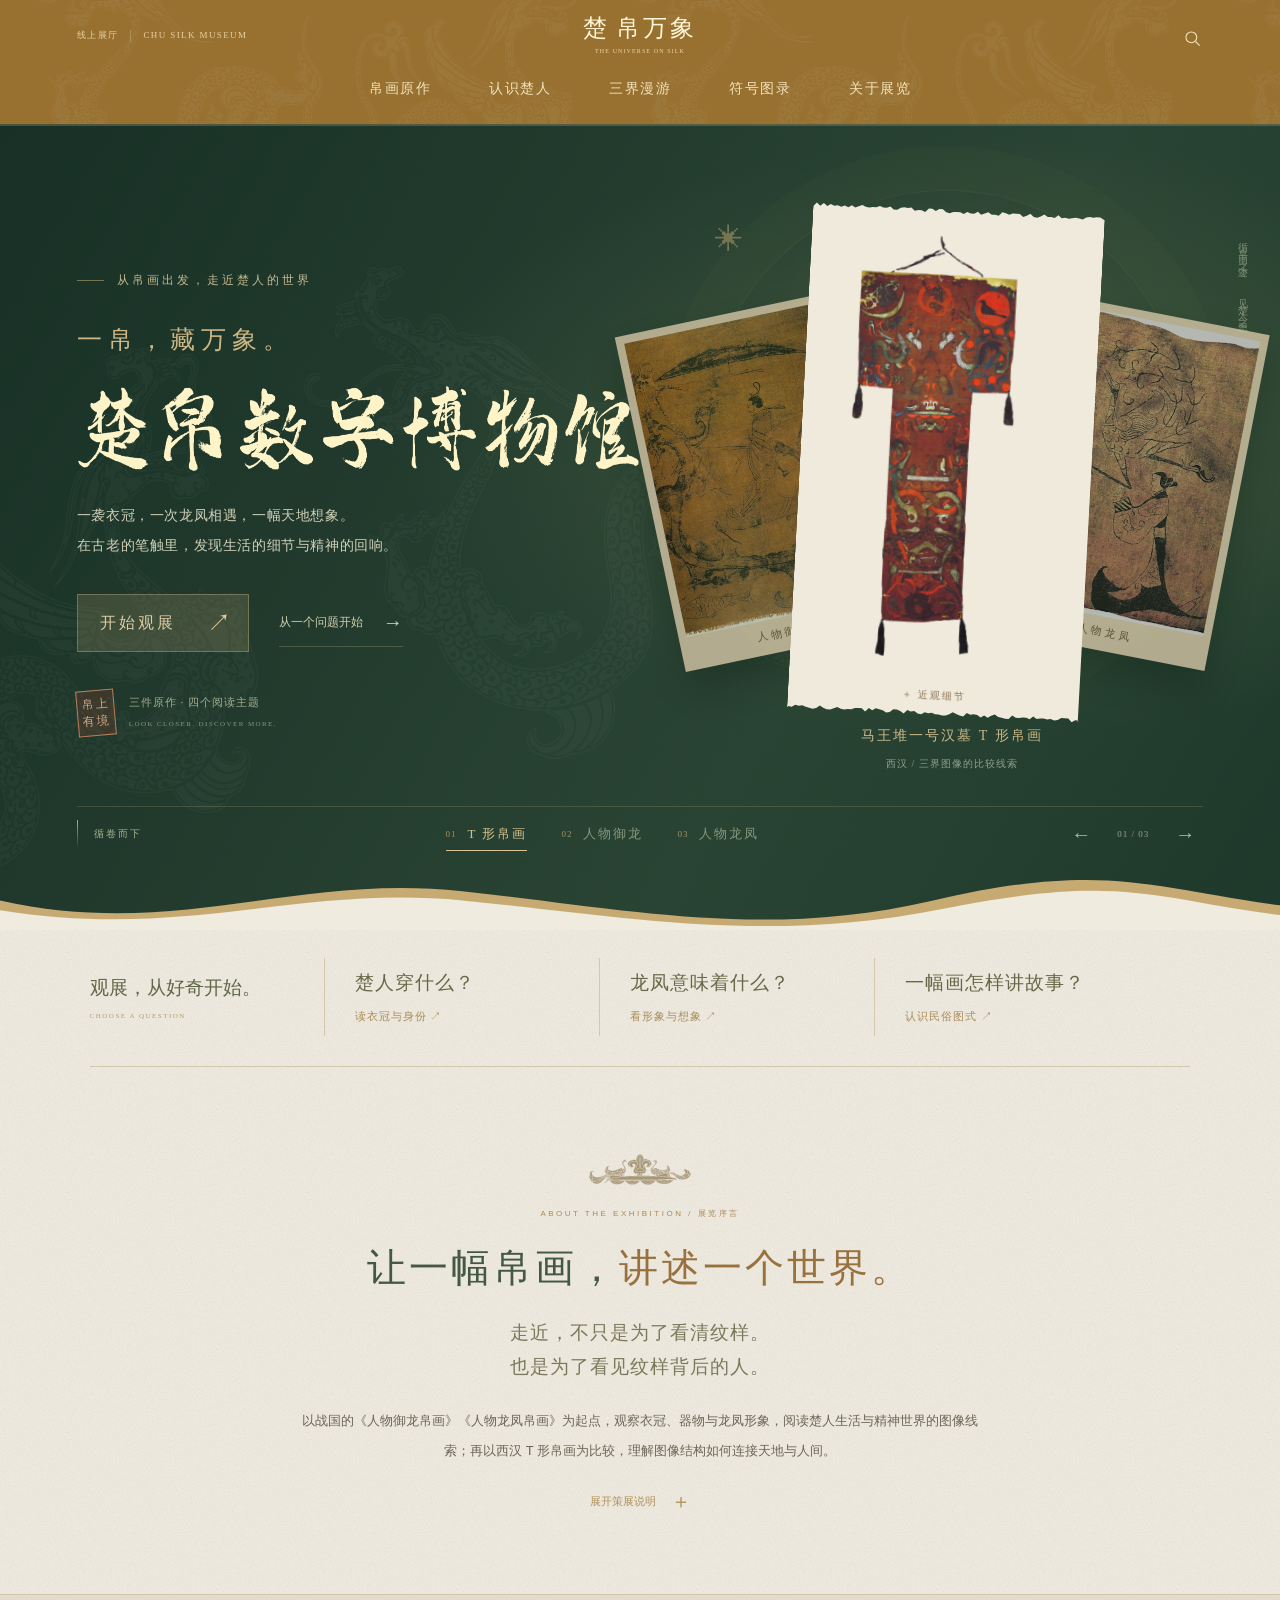
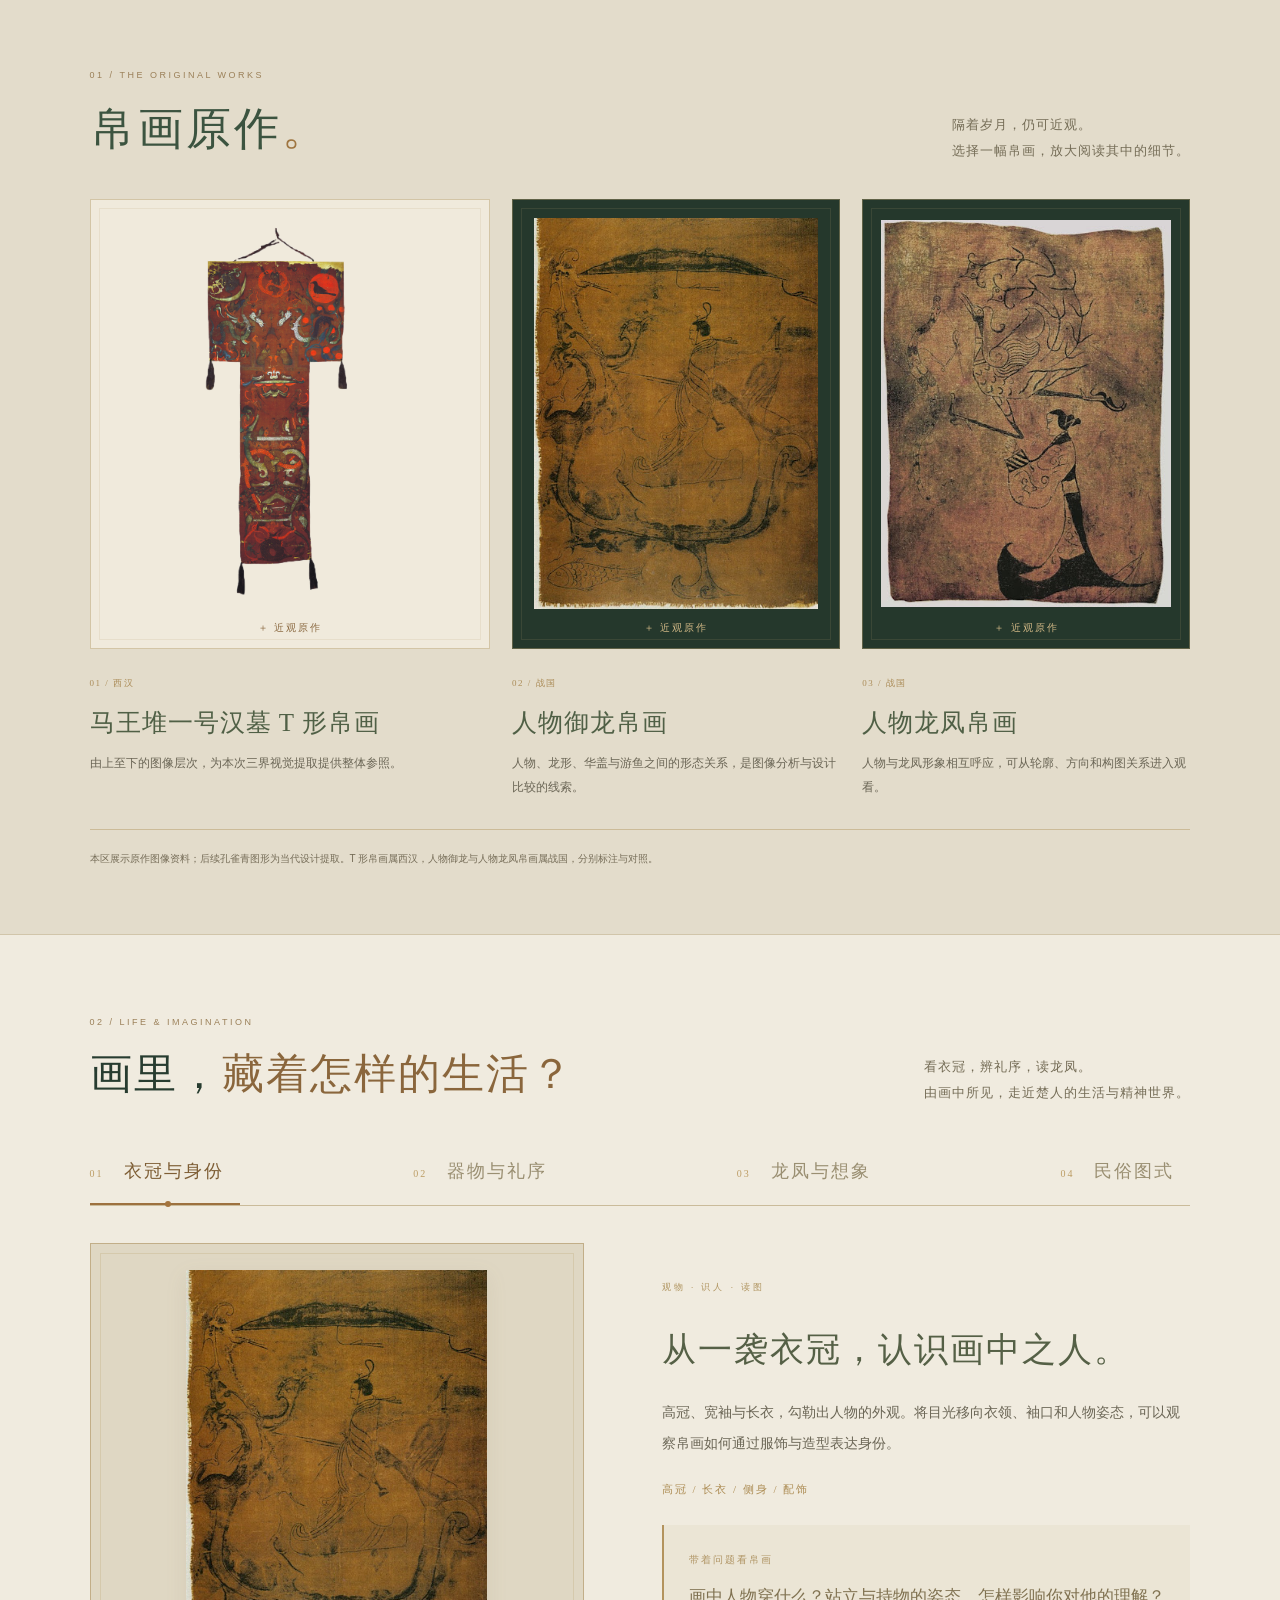
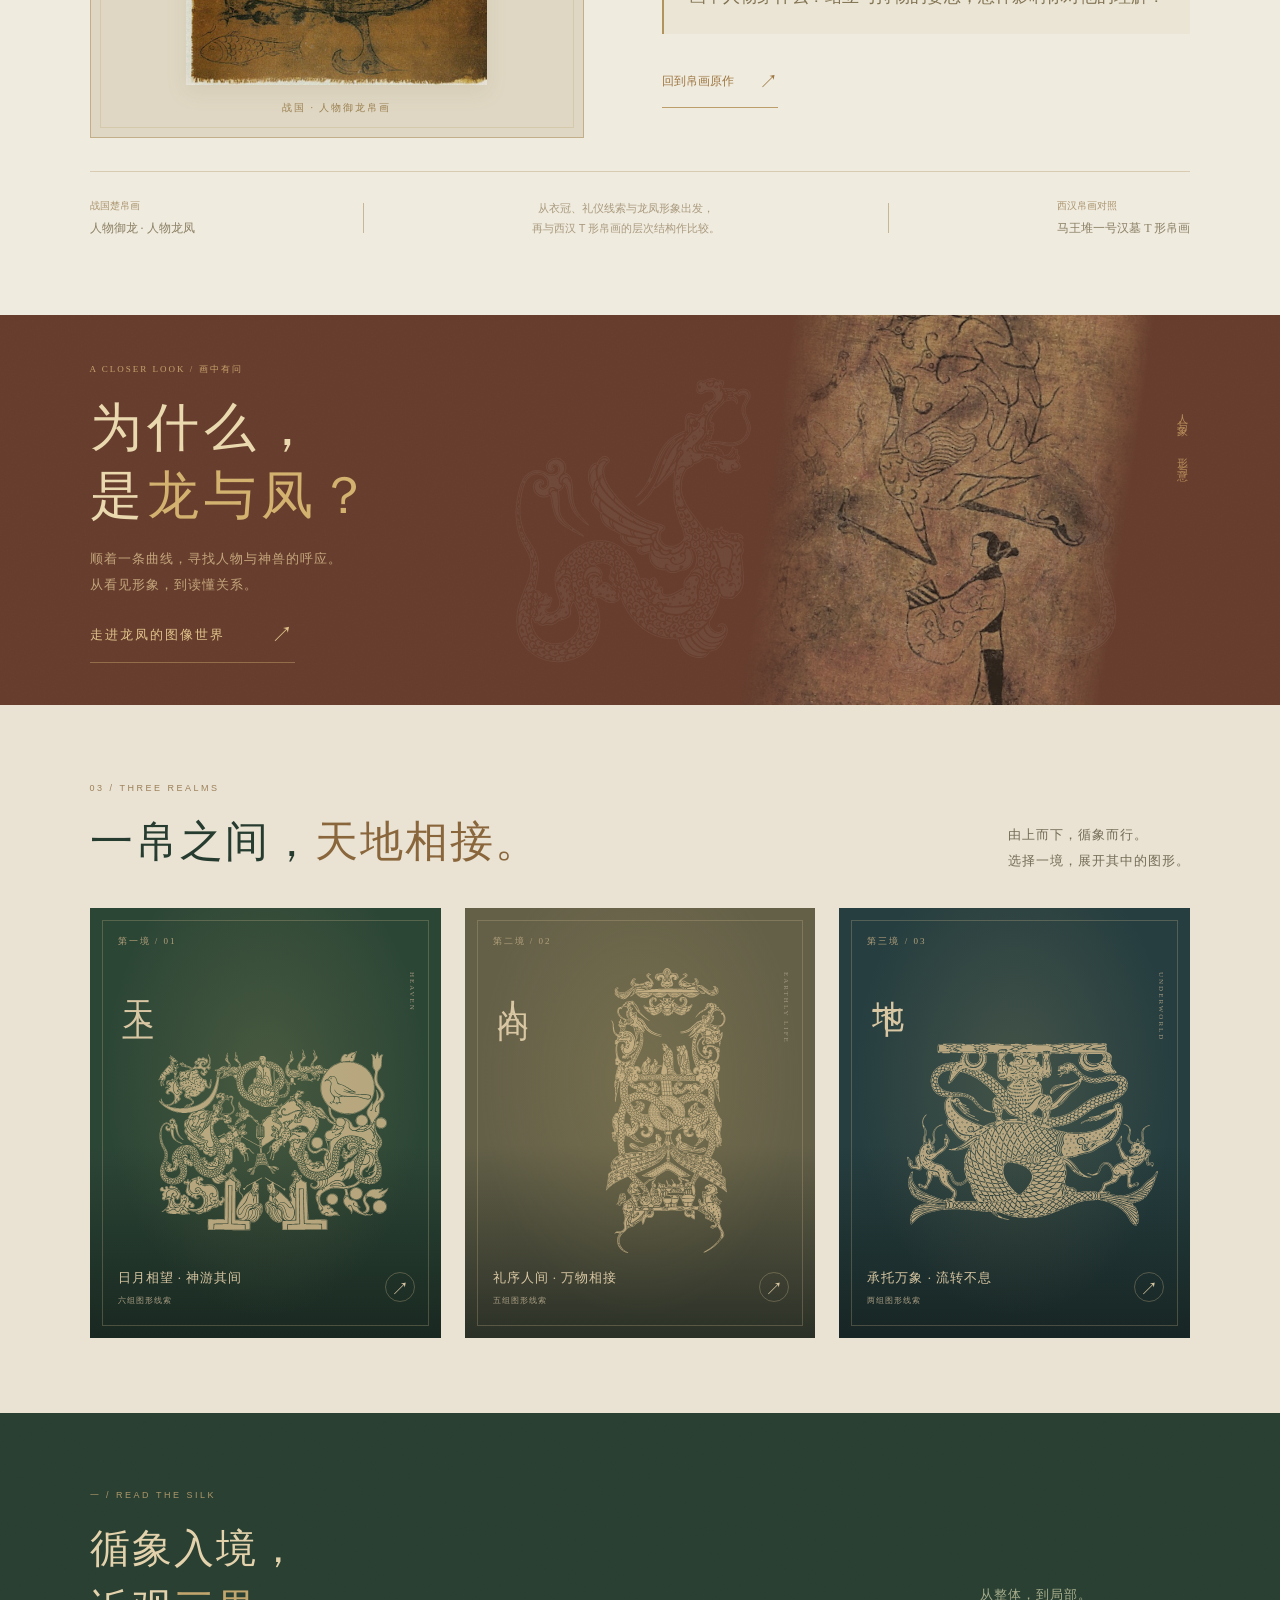
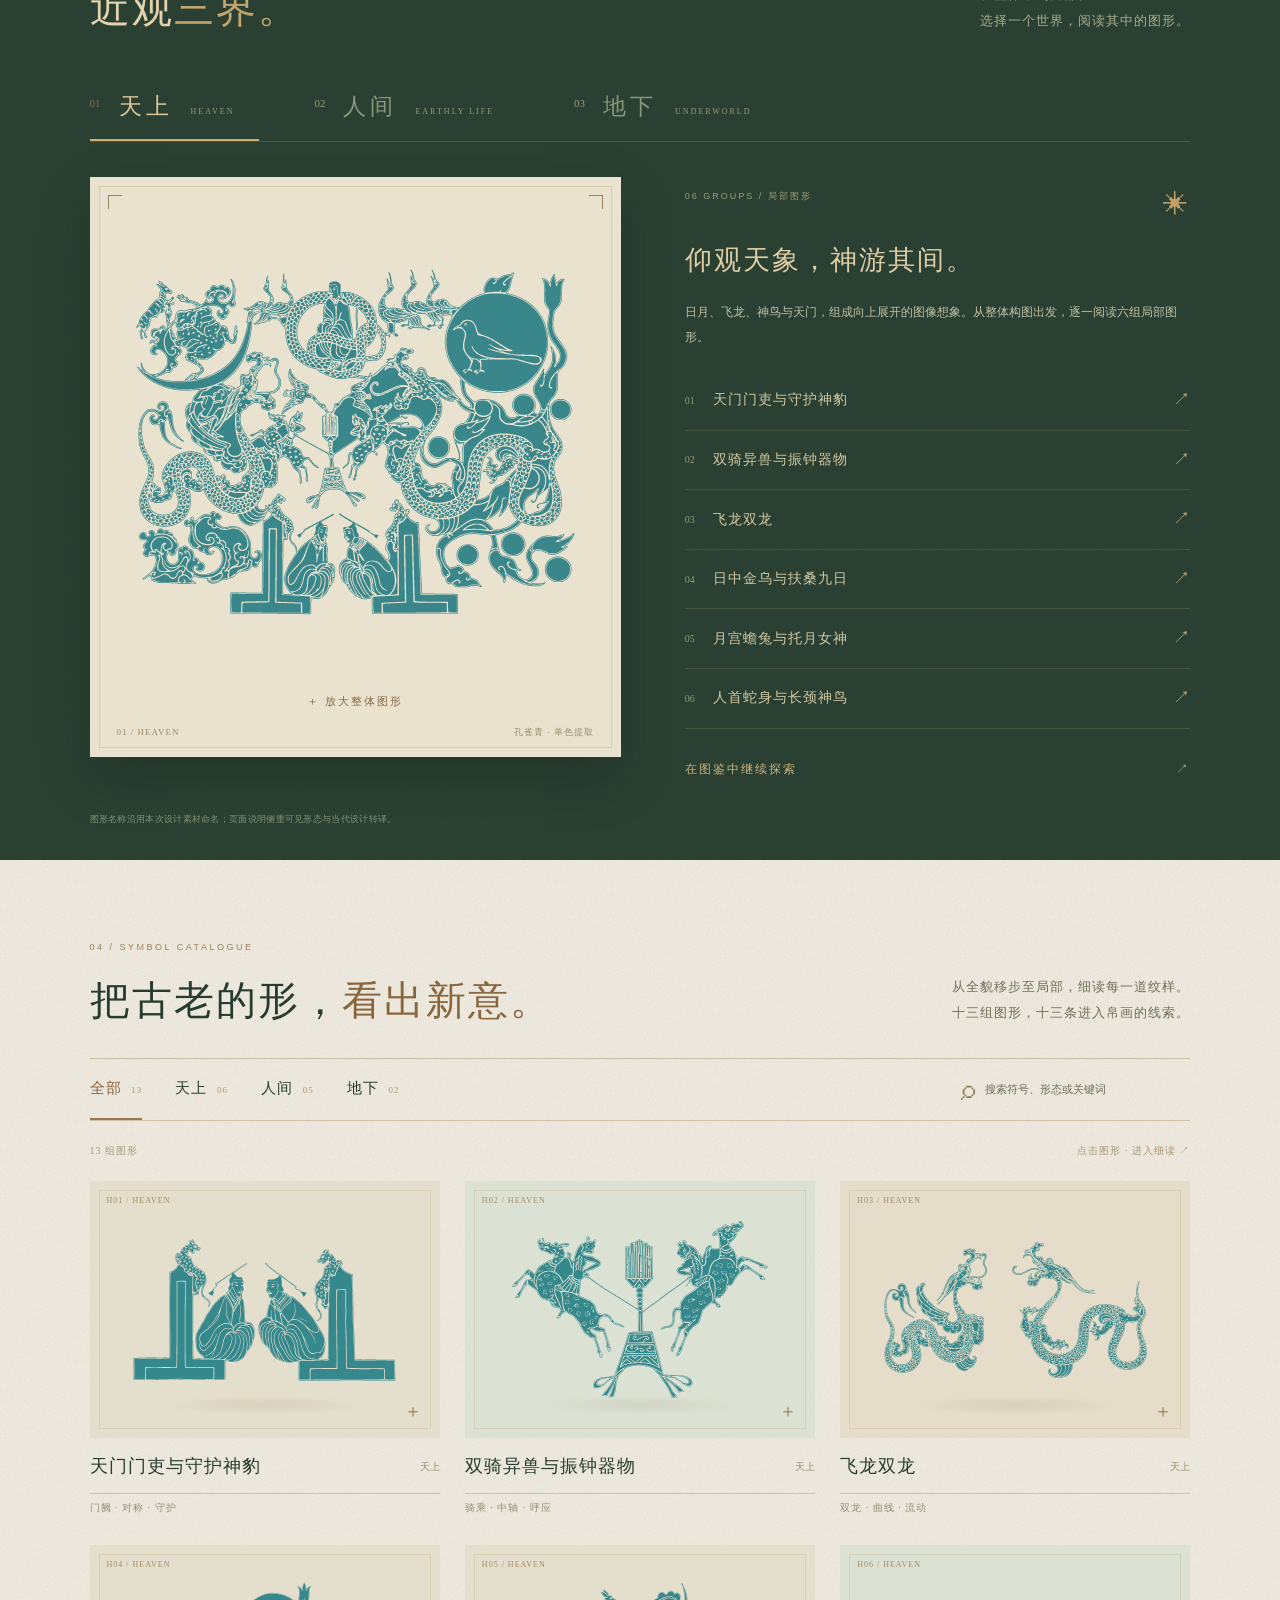
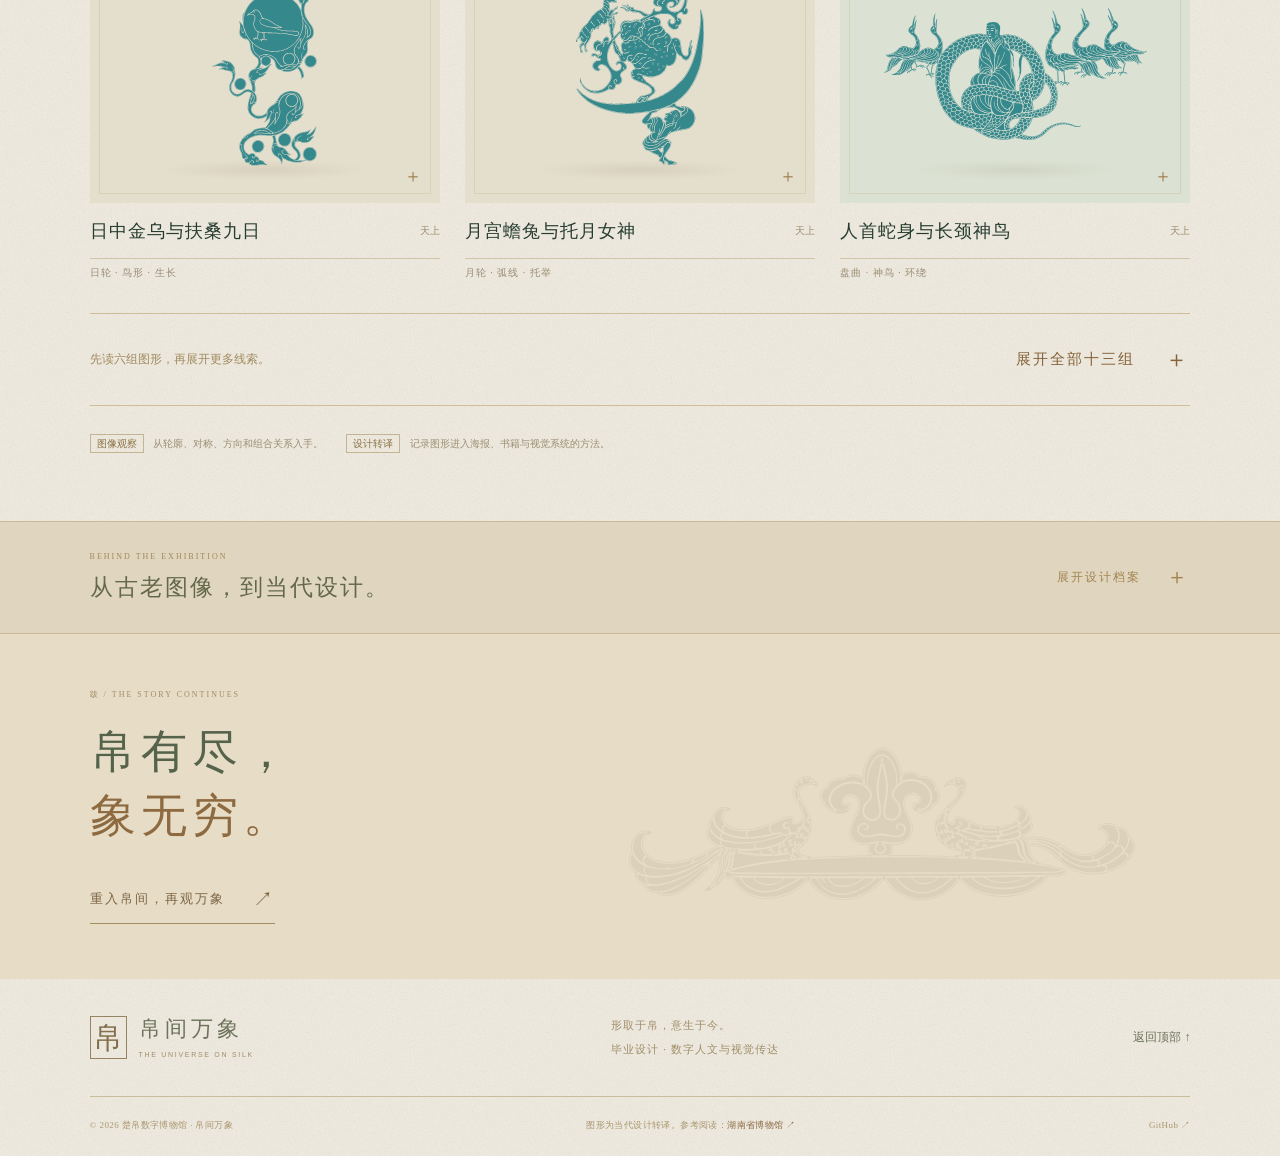
==== commit 33bf2ca2: "Align and center the Chu silk museum wordmark" ====
--- a/index.html
+++ b/index.html
@@ -1,7 +1,7 @@
 <!doctype html>
-<html lang="zh-CN"><head><meta charset="UTF-8"><meta name="viewport" content="width=device-width, initial-scale=1"><meta name="theme-color" content="#233e30"><meta name="description" content="从帛画出发，走近楚人的世界。近观人物御龙、人物龙凤与T形帛画，阅读衣冠、礼序、龙凤与民俗图式，探索三界和十三组原创图形。"><title>楚帛数字博物馆 · 一帛，见天地万象</title><link rel="icon" type="image/svg+xml" href="assets/favicon.svg"><link rel="stylesheet" href="styles.css?v=3"><script src="silk-data.js?v=3" defer></script><script src="app.js?v=3" defer></script><link rel="stylesheet" href="museum.css?v=7"><script src="museum.js?v=7" defer></script><link rel="stylesheet" href="exhibition.css?v=1"><script src="exhibition.js?v=1" defer></script></head>
+<html lang="zh-CN"><head><meta charset="UTF-8"><meta name="viewport" content="width=device-width, initial-scale=1"><meta name="theme-color" content="#233e30"><meta name="description" content="从帛画出发，走近楚人的世界。近观人物御龙、人物龙凤与T形帛画，阅读衣冠、礼序、龙凤与民俗图式，探索三界和十三组原创图形。"><title>楚帛数字博物馆 · 一帛，见天地万象</title><link rel="icon" type="image/svg+xml" href="assets/favicon.svg"><link rel="stylesheet" href="styles.css?v=3"><script src="silk-data.js?v=3" defer></script><script src="app.js?v=3" defer></script><link rel="stylesheet" href="museum.css?v=7"><script src="museum.js?v=7" defer></script><link rel="stylesheet" href="exhibition.css?v=2"><script src="exhibition.js?v=1" defer></script></head>
 <body><a class="skip-link" href="#realms">跳转到三界导览</a>
-<header class="header museum-header editorial-header"><span class="edition-label">线上展厅 <i></i> CHU SILK MUSEUM</span><a class="brand" href="#home" aria-label="楚帛数字博物馆首页"><span class="brand-mark" aria-hidden="true">楚</span><span>帛间万象<small>THE UNIVERSE ON SILK</small></span></a><nav class="nav" id="navigation" aria-label="主导航"><a href="#originals">帛画原作</a><a href="#chu-life">认识楚人</a><a href="#realms">三界漫游</a><a href="#atlas">符号图录</a><a href="#prologue">关于展览</a></nav><button class="museum-search" type="button" aria-label="搜索符号图录"><svg viewBox="0 0 24 24" width="20" height="20" aria-hidden="true"><circle cx="10" cy="10" r="6.5" fill="none" stroke="currentColor" stroke-width="1.3"/><path d="m15 15 5 5" stroke="currentColor" stroke-width="1.3"/></svg></button><button class="menu-toggle" aria-expanded="false" aria-controls="navigation" aria-label="打开导航" type="button"><span></span><span></span></button><div class="reading-progress" aria-hidden="true"></div></header>
+<header class="header museum-header editorial-header"><span class="edition-label">线上展厅 <i></i> CHU SILK MUSEUM</span><a class="brand" href="#home" aria-label="楚帛数字博物馆首页"><span class="brand-mark" aria-hidden="true">楚</span><span class="brand-name">帛万象</span><small class="brand-subtitle">THE UNIVERSE ON SILK</small></a><nav class="nav" id="navigation" aria-label="主导航"><a href="#originals">帛画原作</a><a href="#chu-life">认识楚人</a><a href="#realms">三界漫游</a><a href="#atlas">符号图录</a><a href="#prologue">关于展览</a></nav><button class="museum-search" type="button" aria-label="搜索符号图录"><svg viewBox="0 0 24 24" width="20" height="20" aria-hidden="true"><circle cx="10" cy="10" r="6.5" fill="none" stroke="currentColor" stroke-width="1.3"/><path d="m15 15 5 5" stroke="currentColor" stroke-width="1.3"/></svg></button><button class="menu-toggle" aria-expanded="false" aria-controls="navigation" aria-label="打开导航" type="button"><span></span><span></span></button><div class="reading-progress" aria-hidden="true"></div></header>
 <main><section class="hero museum-hero editorial-hero" id="home" aria-labelledby="hero-title"><div class="hero-noise" aria-hidden="true"></div><img class="hero-line-pattern" src="assets/silk/heaven-04.svg" alt="" aria-hidden="true"><div class="editorial-hero-inner"><div class="hero-copy"><p class="exhibition-kicker"><span></span> 从帛画出发，走近楚人的世界</p><p class="hero-overline">一帛，藏万象。</p><h1 id="hero-title" class="calligraphy-title"><img src="assets/title-calligraphy.svg" alt="楚帛数字博物馆" width="8157" height="1257" fetchpriority="high"></h1><p class="hero-description">一袭衣冠，一次龙凤相遇，一幅天地想象。<br>在古老的笔触里，发现生活的细节与精神的回响。</p><div class="editorial-hero-actions"><a class="exhibition-enter" id="hero-enter" href="#originals"><span>开始观展</span><span class="round-arrow" aria-hidden="true">↗</span></a><a class="hero-quiet-link" href="#chu-life">从一个问题开始 <span>→</span></a></div><div class="hero-micro"><span class="micro-seal">帛上<br>有境</span><p>三件原作 · 四个阅读主题<br><small>LOOK CLOSER. DISCOVER MORE.</small></p></div></div><div class="artifact-stage" id="hero-stage-image"><div class="stage-halo"></div><div class="stage-vertical-text">循帛画之迹 · 见楚人之思</div><div class="artifact-back back-one" aria-hidden="true"><img src="assets/originals/dragon.jpg" alt=""><span>人物御龙</span></div><div class="artifact-back back-two" aria-hidden="true"><img src="assets/originals/phoenix.jpg" alt=""><span>人物龙凤</span></div><button class="artifact-front" id="hero-artwork-open" type="button" aria-label="查看马王堆一号汉墓T形帛画"><img id="exhibit-art" src="assets/originals/t-banner-user.png" alt="马王堆一号汉墓T形帛画原作" fetchpriority="high"><span class="artifact-zoom">＋ 近观细节</span></button><div class="artifact-caption"><span id="hero-caption-title">马王堆一号汉墓 T 形帛画</span><small id="hero-caption-note">西汉 / 三界图像的比较线索</small></div><span class="stage-star" aria-hidden="true">✳</span></div><div class="hero-stage-bottom"><a class="scroll-cue" href="#prologue"><span class="scroll-stem"></span>循卷而下</a><div class="hero-scenes" role="group" aria-label="切换首页原作"><button data-hero-scene="t-banner" aria-pressed="true" aria-controls="hero-stage-image" type="button"><b>01</b>T 形帛画<span></span></button><button data-hero-scene="dragon" aria-pressed="false" aria-controls="hero-stage-image" type="button"><b>02</b>人物御龙<span></span></button><button data-hero-scene="phoenix" aria-pressed="false" aria-controls="hero-stage-image" type="button"><b>03</b>人物龙凤<span></span></button></div><div class="hero-paging"><button id="hero-prev" type="button" aria-label="上一幅原作">←</button><span id="hero-position">01 / 03</span><button id="hero-next" type="button" aria-label="下一幅原作">→</button></div></div></div><svg class="chapter-wave" viewBox="0 0 1440 90" preserveAspectRatio="none" aria-hidden="true"><path d="M0 40C200 105 330-5 520 25S860 104 1050 40S1290 18 1440 48V90H0Z" fill="#c6aa72"/><path d="M0 56C210 105 335 14 520 40S860 112 1060 54S1290 35 1440 64V90H0Z" fill="#f0ebdf"/></svg></section>
 <div class="discovery-strip wrap"><div><span>观展，从好奇开始。</span><small>CHOOSE A QUESTION</small></div><a href="#chu-life" data-life-route="dress"><b>楚人穿什么？</b><span>读衣冠与身份 ↗</span></a><a href="#chu-life" data-life-route="belief"><b>龙凤意味着什么？</b><span>看形象与想象 ↗</span></a><a href="#chu-life" data-life-route="pattern"><b>一幅画怎样讲故事？</b><span>认识民俗图式 ↗</span></a></div>
 <section class="prologue-section wrap editorial-prologue" id="prologue" aria-labelledby="prologue-title"><div class="prologue-ornament" aria-hidden="true"><img src="assets/silk/earth-02.svg" alt=""></div><p class="eyebrow">ABOUT THE EXHIBITION / 展览序言</p><h2 id="prologue-title">让一幅帛画，<em>讲述一个世界。</em></h2><p class="prologue-lead">走近，不只是为了看清纹样。<br>也是为了看见纹样背后的人。</p><p class="prologue-body">以战国的《人物御龙帛画》《人物龙凤帛画》为起点，观察衣冠、器物与龙凤形象，阅读楚人生活与精神世界的图像线索；再以西汉 T 形帛画为比较，理解图像结构如何连接天地与人间。</p><details class="curator-note"><summary>展开策展说明 <span aria-hidden="true">＋</span></summary><div><p>本展将原作观看、主题阅读与当代视觉提取连在一起。先看原作，再读细节，最后进入符号图录。战国楚帛画与西汉 T 形帛画分别标注年代，便于比较。</p><p>帛画呈现的是特定情境下的图像线索。页面区分图像中可见的形态与当代设计转译，具体历史解释仍需结合原作与研究理解。</p></div></details></section>
--- a/exhibition.css
+++ b/exhibition.css
@@ -21,3 +21,10 @@
 @media(prefers-reduced-motion:reduce){*,*:before,*:after{scroll-behavior:auto!important;transition:none!important;animation:none!important}.artifact-front:hover{transform:translateX(-50%) rotate(3deg)}.original-item{transition:none}}
 .hero-scenes button,.hero-paging button,.gallery-expand button{min-height:44px}.curator-note summary{min-height:44px;align-items:center}
 .closing{position:relative;overflow:hidden}.editorial-header .nav a{font-family:var(--sans);font-size:14px;letter-spacing:1.5px}.editorial-hero .hero-description{font-family:var(--sans);font-size:14px;color:#d1d1b9;line-height:2.2}.prologue-body,.original-label p,.life-copy>p{color:#6b6656}.editorial-hero .hero-quiet-link{color:#cfd0af}.editorial-prologue .curator-note>div{color:#625e50}.originals-note{color:#766d58}.realm-info>p{color:#bdc2a5}@media(max-width:800px){.editorial-hero .hero-description{font-size:13px}}
+
+/* Keep the Chinese wordmark on one centered row, with its subtitle below. */
+.editorial-header .brand{display:grid;grid-template-columns:24px max-content;column-gap:9px;row-gap:8px;align-items:center;justify-content:center;text-align:center}
+.editorial-header .brand-mark,.editorial-header .brand-name{font:24px/1 var(--serif);letter-spacing:3px;color:#fff5d7}
+.editorial-header .brand-mark{width:24px;height:24px;padding:0;border:0;letter-spacing:0}
+.editorial-header .brand small.brand-subtitle{grid-column:1/-1;justify-self:center;margin:0;font:6px/1 Georgia,serif;letter-spacing:1.1px;color:#ead5a5;white-space:nowrap}
+@media(max-width:800px){.editorial-header .brand{left:50%;top:21px;transform:translateX(-50%);grid-template-columns:22px max-content;column-gap:7px;row-gap:7px}.editorial-header .brand-mark,.editorial-header .brand-name{font-size:22px}.editorial-header .brand-mark{height:22px;width:22px}.editorial-header .brand small.brand-subtitle{font-size:5px;letter-spacing:1.1px}}
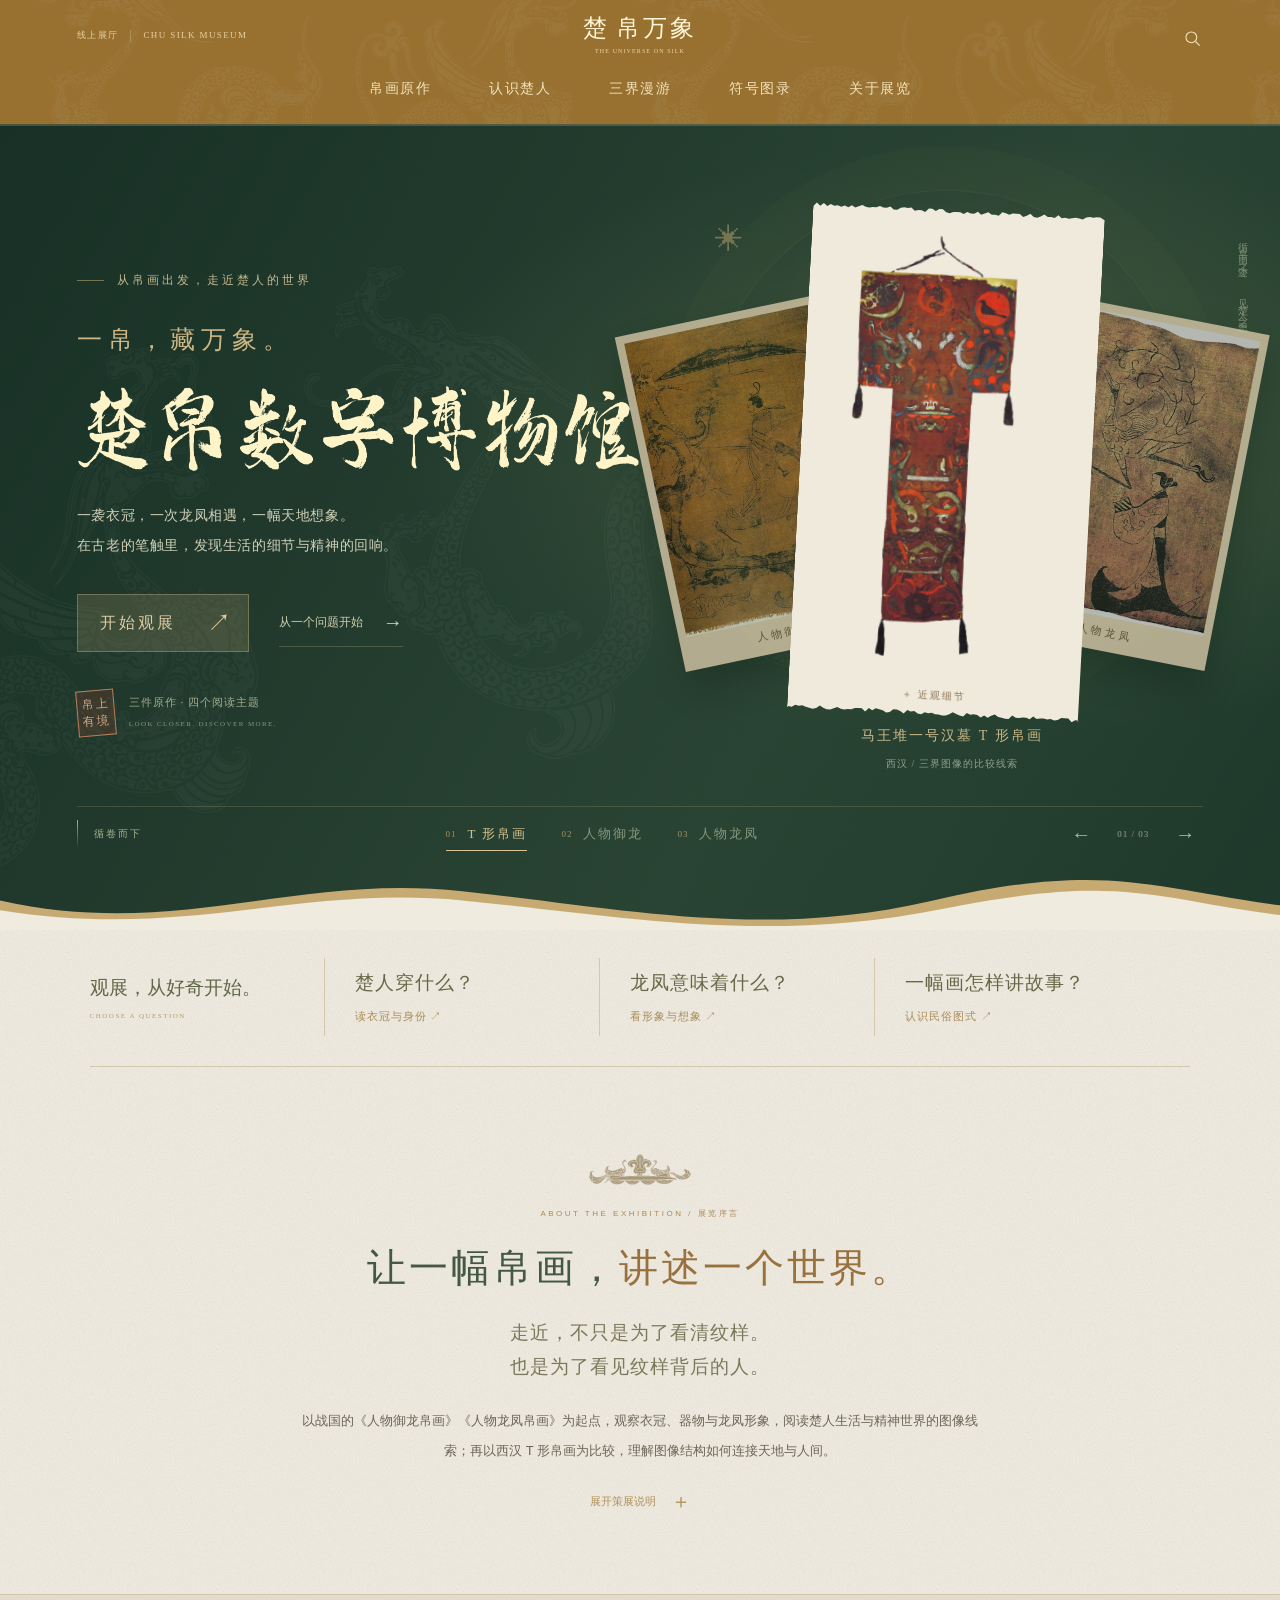
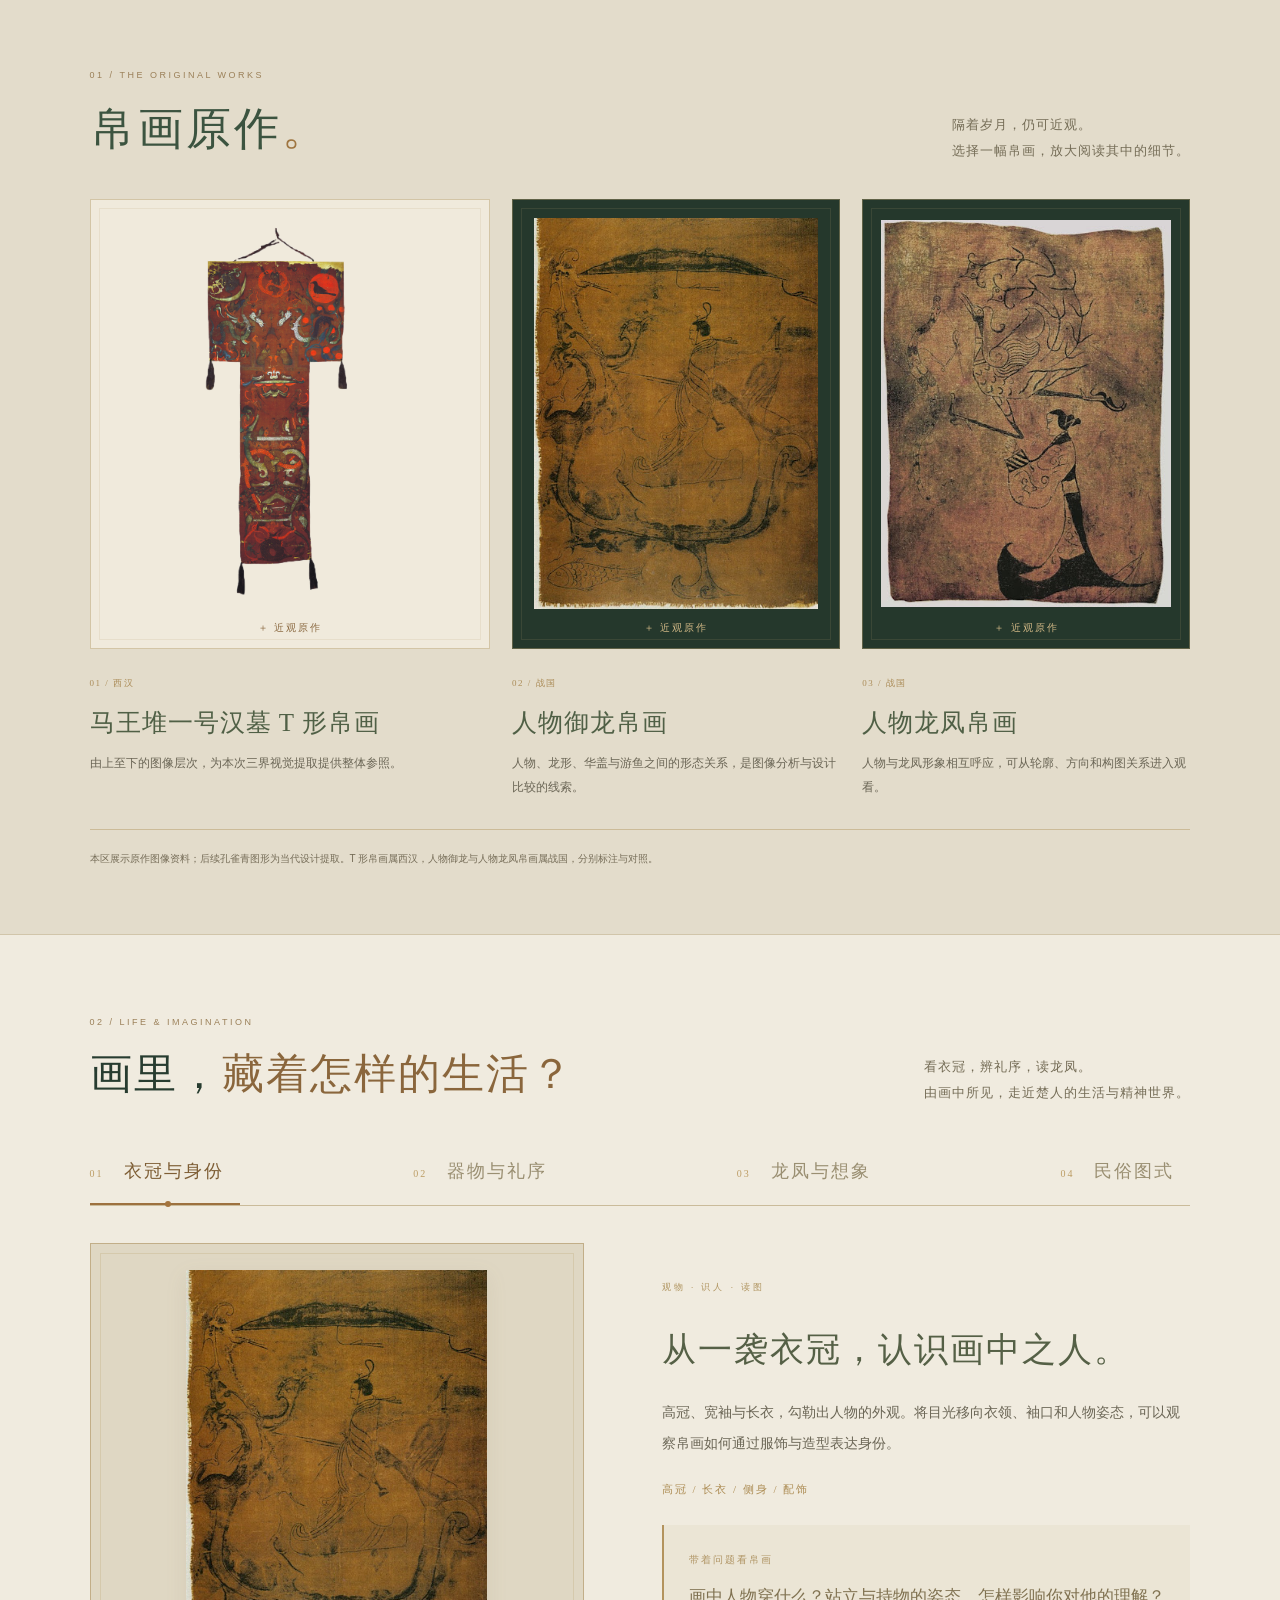
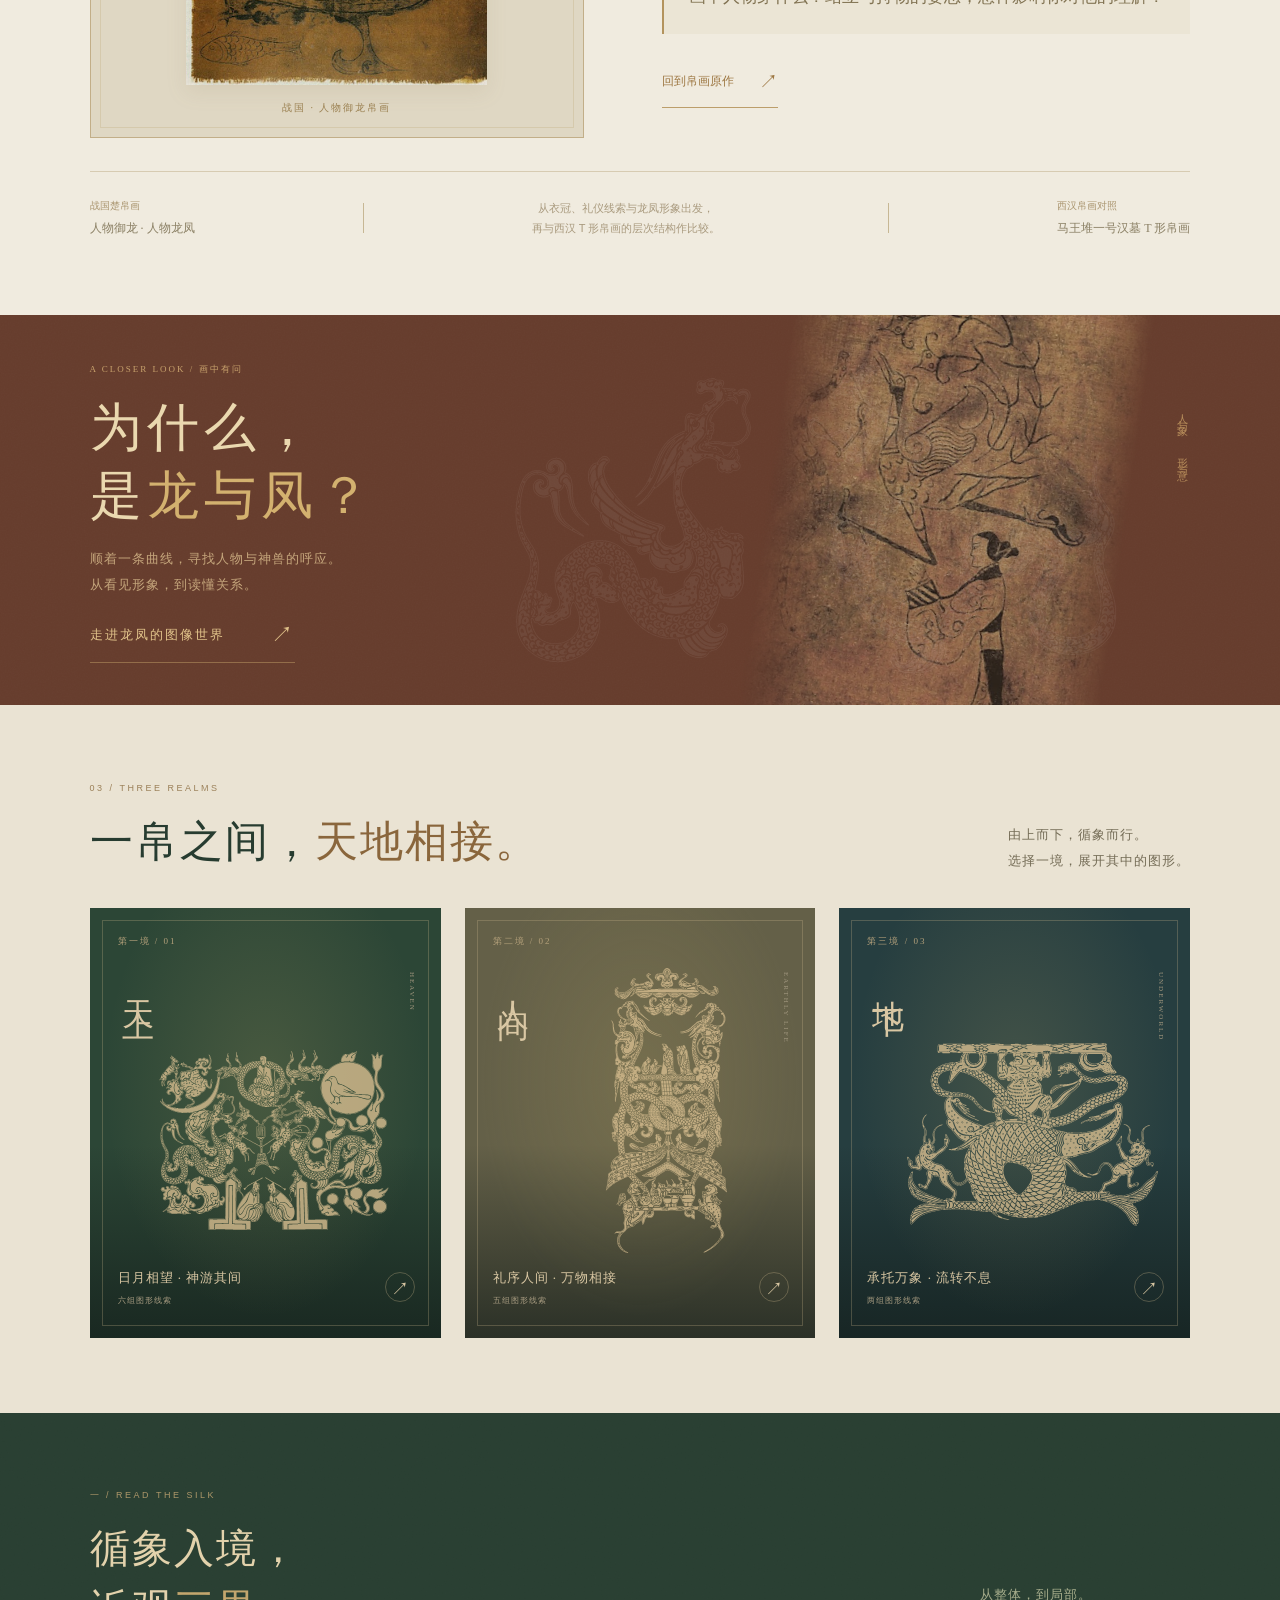
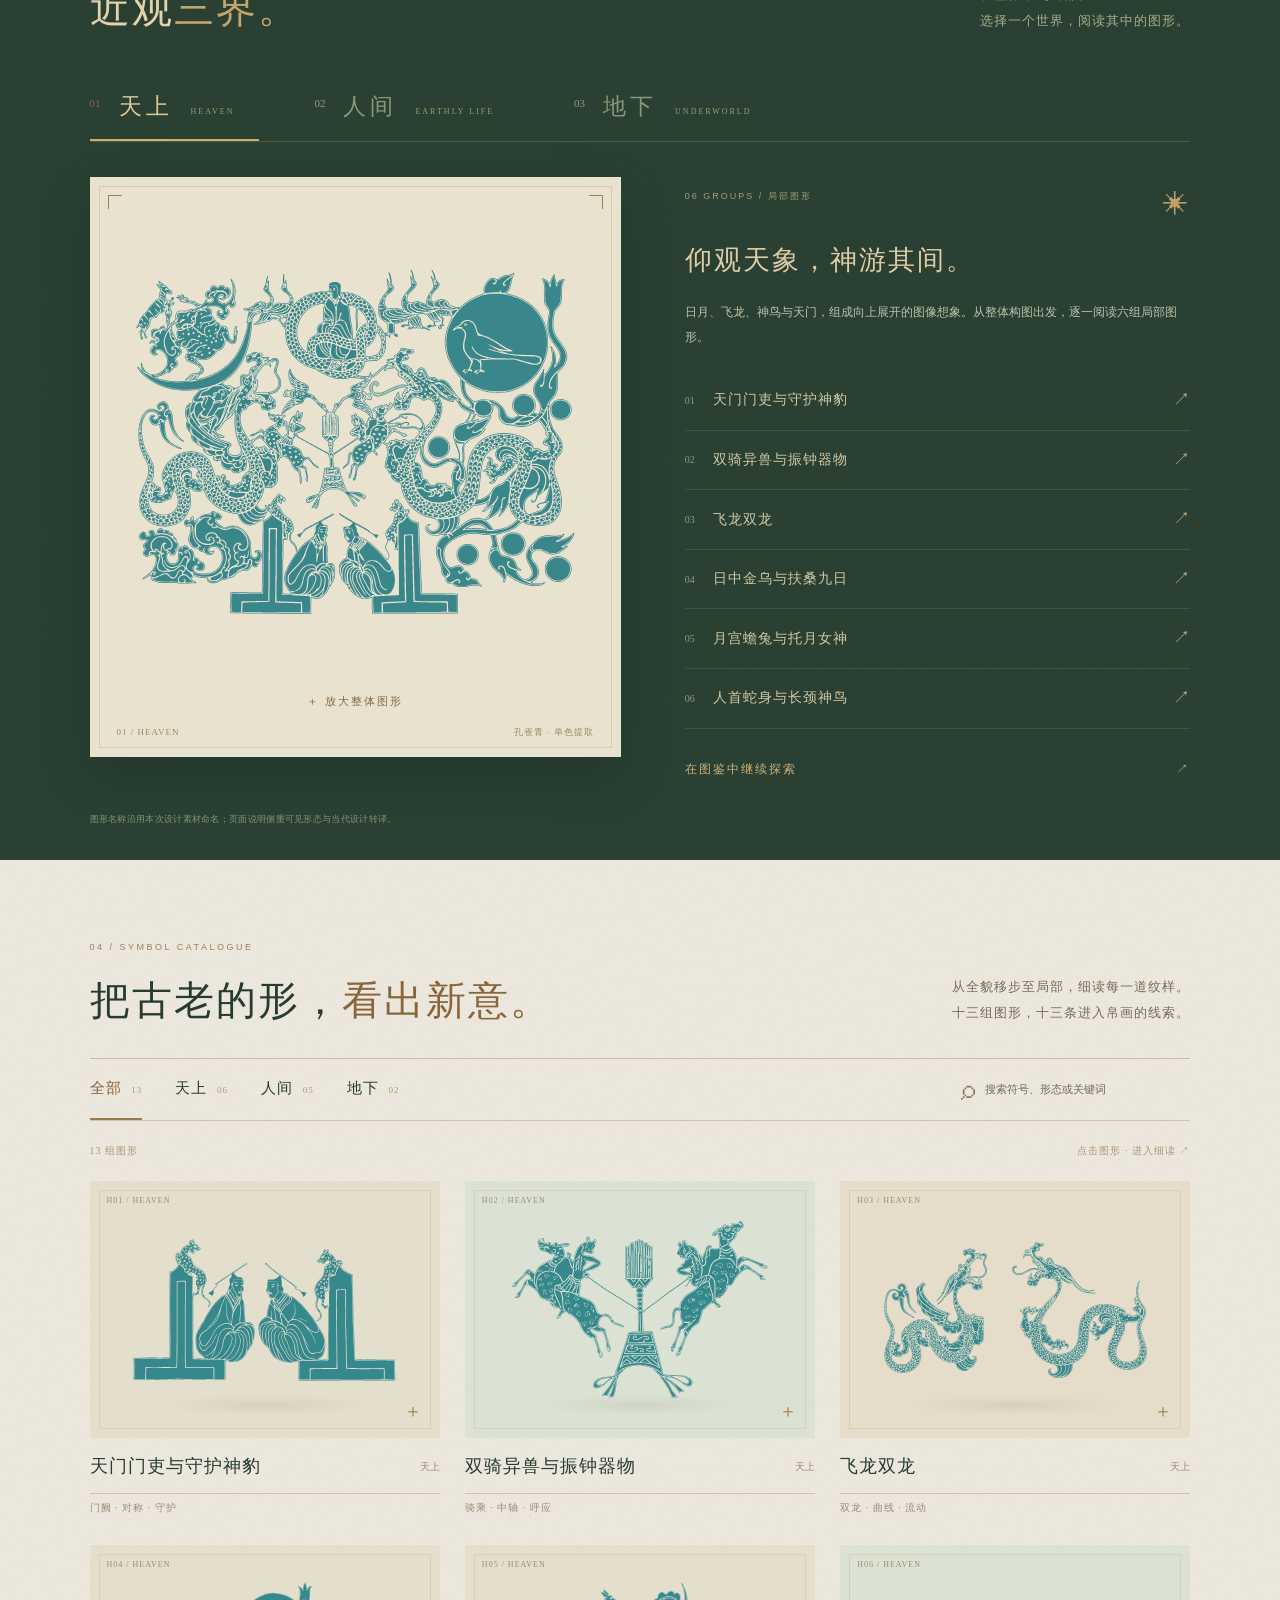
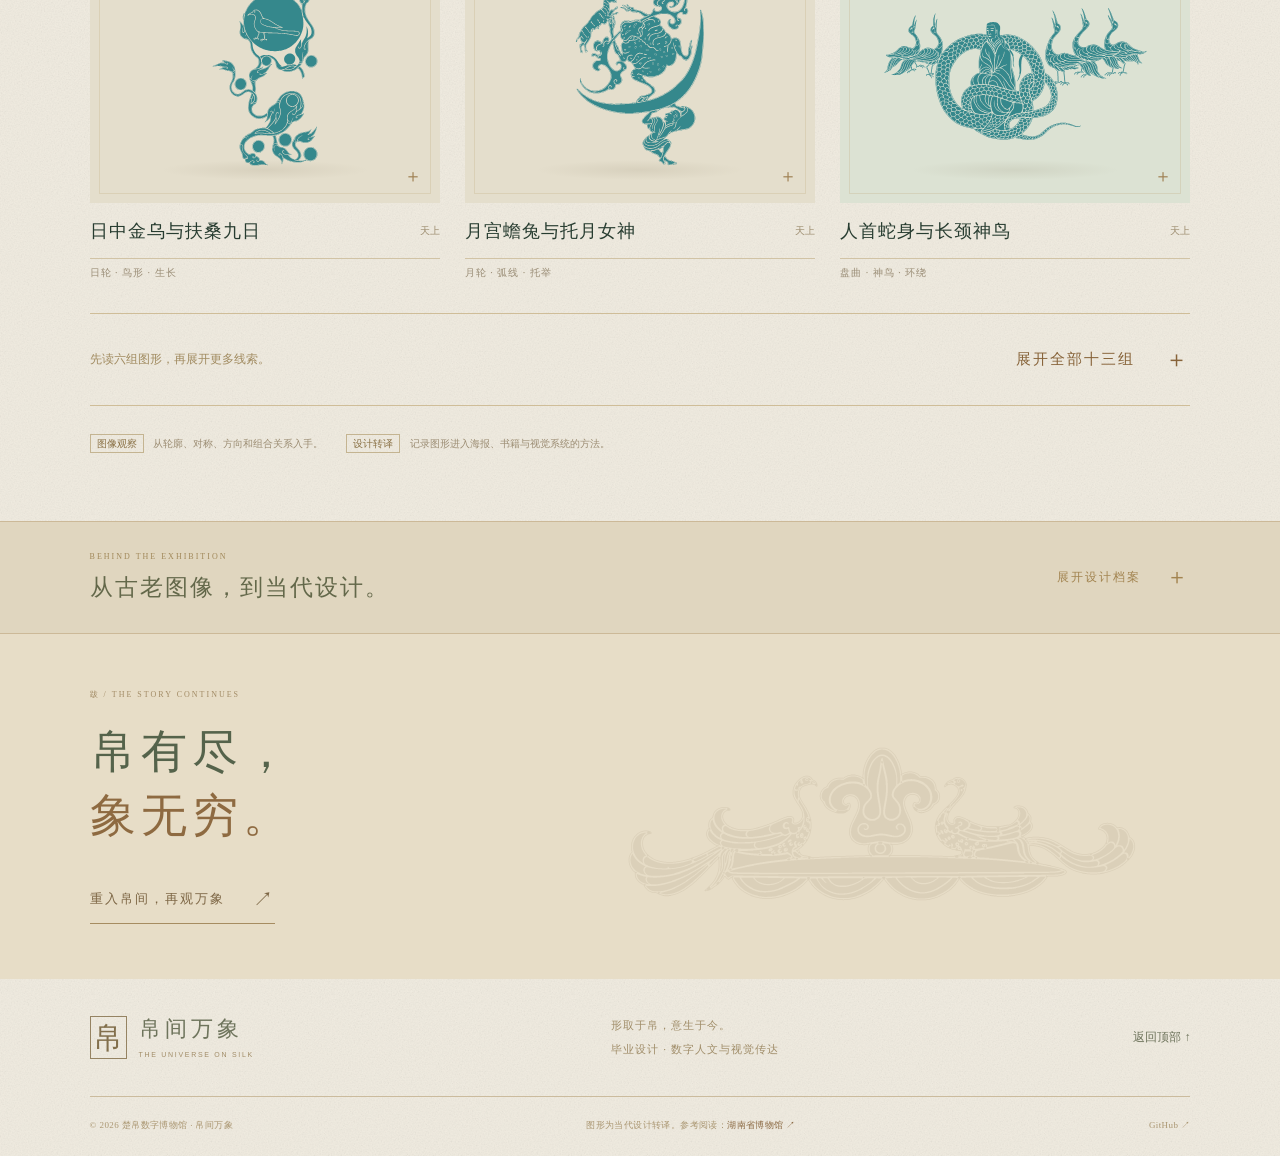
==== commit a9751da2: "Replace heaven artwork with the three updated user SVGs" ====
--- a/index.html
+++ b/index.html
@@ -1,5 +1,5 @@
 <!doctype html>
-<html lang="zh-CN"><head><meta charset="UTF-8"><meta name="viewport" content="width=device-width, initial-scale=1"><meta name="theme-color" content="#233e30"><meta name="description" content="从帛画出发，走近楚人的世界。近观人物御龙、人物龙凤与T形帛画，阅读衣冠、礼序、龙凤与民俗图式，探索三界和十三组原创图形。"><title>楚帛数字博物馆 · 一帛，见天地万象</title><link rel="icon" type="image/svg+xml" href="assets/favicon.svg"><link rel="stylesheet" href="styles.css?v=3"><script src="silk-data.js?v=3" defer></script><script src="app.js?v=3" defer></script><link rel="stylesheet" href="museum.css?v=7"><script src="museum.js?v=7" defer></script><link rel="stylesheet" href="exhibition.css?v=2"><script src="exhibition.js?v=1" defer></script></head>
+<html lang="zh-CN"><head><meta charset="UTF-8"><meta name="viewport" content="width=device-width, initial-scale=1"><meta name="theme-color" content="#233e30"><meta name="description" content="从帛画出发，走近楚人的世界。近观人物御龙、人物龙凤与T形帛画，阅读衣冠、礼序、龙凤与民俗图式，探索三界和十三组原创图形。"><title>楚帛数字博物馆 · 一帛，见天地万象</title><link rel="icon" type="image/svg+xml" href="assets/favicon.svg"><link rel="stylesheet" href="styles.css?v=3"><script src="silk-data.js?v=20261118" defer></script><script src="app.js?v=3" defer></script><link rel="stylesheet" href="museum.css?v=7"><script src="museum.js?v=7" defer></script><link rel="stylesheet" href="exhibition.css?v=2"><script src="exhibition.js?v=1" defer></script></head>
 <body><a class="skip-link" href="#realms">跳转到三界导览</a>
 <header class="header museum-header editorial-header"><span class="edition-label">线上展厅 <i></i> CHU SILK MUSEUM</span><a class="brand" href="#home" aria-label="楚帛数字博物馆首页"><span class="brand-mark" aria-hidden="true">楚</span><span class="brand-name">帛万象</span><small class="brand-subtitle">THE UNIVERSE ON SILK</small></a><nav class="nav" id="navigation" aria-label="主导航"><a href="#originals">帛画原作</a><a href="#chu-life">认识楚人</a><a href="#realms">三界漫游</a><a href="#atlas">符号图录</a><a href="#prologue">关于展览</a></nav><button class="museum-search" type="button" aria-label="搜索符号图录"><svg viewBox="0 0 24 24" width="20" height="20" aria-hidden="true"><circle cx="10" cy="10" r="6.5" fill="none" stroke="currentColor" stroke-width="1.3"/><path d="m15 15 5 5" stroke="currentColor" stroke-width="1.3"/></svg></button><button class="menu-toggle" aria-expanded="false" aria-controls="navigation" aria-label="打开导航" type="button"><span></span><span></span></button><div class="reading-progress" aria-hidden="true"></div></header>
 <main><section class="hero museum-hero editorial-hero" id="home" aria-labelledby="hero-title"><div class="hero-noise" aria-hidden="true"></div><img class="hero-line-pattern" src="assets/silk/heaven-04.svg" alt="" aria-hidden="true"><div class="editorial-hero-inner"><div class="hero-copy"><p class="exhibition-kicker"><span></span> 从帛画出发，走近楚人的世界</p><p class="hero-overline">一帛，藏万象。</p><h1 id="hero-title" class="calligraphy-title"><img src="assets/title-calligraphy.svg" alt="楚帛数字博物馆" width="8157" height="1257" fetchpriority="high"></h1><p class="hero-description">一袭衣冠，一次龙凤相遇，一幅天地想象。<br>在古老的笔触里，发现生活的细节与精神的回响。</p><div class="editorial-hero-actions"><a class="exhibition-enter" id="hero-enter" href="#originals"><span>开始观展</span><span class="round-arrow" aria-hidden="true">↗</span></a><a class="hero-quiet-link" href="#chu-life">从一个问题开始 <span>→</span></a></div><div class="hero-micro"><span class="micro-seal">帛上<br>有境</span><p>三件原作 · 四个阅读主题<br><small>LOOK CLOSER. DISCOVER MORE.</small></p></div></div><div class="artifact-stage" id="hero-stage-image"><div class="stage-halo"></div><div class="stage-vertical-text">循帛画之迹 · 见楚人之思</div><div class="artifact-back back-one" aria-hidden="true"><img src="assets/originals/dragon.jpg" alt=""><span>人物御龙</span></div><div class="artifact-back back-two" aria-hidden="true"><img src="assets/originals/phoenix.jpg" alt=""><span>人物龙凤</span></div><button class="artifact-front" id="hero-artwork-open" type="button" aria-label="查看马王堆一号汉墓T形帛画"><img id="exhibit-art" src="assets/originals/t-banner-user.png" alt="马王堆一号汉墓T形帛画原作" fetchpriority="high"><span class="artifact-zoom">＋ 近观细节</span></button><div class="artifact-caption"><span id="hero-caption-title">马王堆一号汉墓 T 形帛画</span><small id="hero-caption-note">西汉 / 三界图像的比较线索</small></div><span class="stage-star" aria-hidden="true">✳</span></div><div class="hero-stage-bottom"><a class="scroll-cue" href="#prologue"><span class="scroll-stem"></span>循卷而下</a><div class="hero-scenes" role="group" aria-label="切换首页原作"><button data-hero-scene="t-banner" aria-pressed="true" aria-controls="hero-stage-image" type="button"><b>01</b>T 形帛画<span></span></button><button data-hero-scene="dragon" aria-pressed="false" aria-controls="hero-stage-image" type="button"><b>02</b>人物御龙<span></span></button><button data-hero-scene="phoenix" aria-pressed="false" aria-controls="hero-stage-image" type="button"><b>03</b>人物龙凤<span></span></button></div><div class="hero-paging"><button id="hero-prev" type="button" aria-label="上一幅原作">←</button><span id="hero-position">01 / 03</span><button id="hero-next" type="button" aria-label="下一幅原作">→</button></div></div></div><svg class="chapter-wave" viewBox="0 0 1440 90" preserveAspectRatio="none" aria-hidden="true"><path d="M0 40C200 105 330-5 520 25S860 104 1050 40S1290 18 1440 48V90H0Z" fill="#c6aa72"/><path d="M0 56C210 105 335 14 520 40S860 112 1060 54S1290 35 1440 64V90H0Z" fill="#f0ebdf"/></svg></section>
@@ -8,8 +8,8 @@
 <section class="originals-section" id="originals" aria-labelledby="originals-title"><div class="wrap"><div class="museum-section-head"><div><p class="eyebrow">01 / THE ORIGINAL WORKS</p><h2 id="originals-title">帛画原作<span class="heading-dot">。</span></h2></div><p>隔着岁月，仍可近观。<br>选择一幅帛画，放大阅读其中的细节。</p></div><div class="originals-grid" aria-label="三件帛画原作"><article class="original-item"><button class="original-picture" type="button" data-original="t-banner" aria-label="查看马王堆一号汉墓 T 形帛画原作资料图"><img src="assets/originals/t-banner-user.png" alt="马王堆一号汉墓 T 形帛画原作资料图" loading="lazy"><span>＋ 近观原作</span></button><div class="original-label"><small>01 / 西汉</small><h3>马王堆一号汉墓 T 形帛画</h3><p>由上至下的图像层次，为本次三界视觉提取提供整体参照。</p></div></article><article class="original-item"><button class="original-picture" type="button" data-original="dragon" aria-label="查看人物御龙帛画原作资料图"><img src="assets/originals/dragon.jpg" alt="人物御龙帛画原作资料图" loading="lazy"><span>＋ 近观原作</span></button><div class="original-label"><small>02 / 战国</small><h3>人物御龙帛画</h3><p>人物、龙形、华盖与游鱼之间的形态关系，是图像分析与设计比较的线索。</p></div></article><article class="original-item"><button class="original-picture" type="button" data-original="phoenix" aria-label="查看人物龙凤帛画原作资料图"><img src="assets/originals/phoenix.jpg" alt="人物龙凤帛画原作资料图" loading="lazy"><span>＋ 近观原作</span></button><div class="original-label"><small>03 / 战国</small><h3>人物龙凤帛画</h3><p>人物与龙凤形象相互呼应，可从轮廓、方向和构图关系进入观看。</p></div></article></div><p class="originals-note">本区展示原作图像资料；后续孔雀青图形为当代设计提取。T 形帛画属西汉，人物御龙与人物龙凤帛画属战国，分别标注与对照。</p></div></section>
 <section id="chu-life" class="chu-life-section" aria-labelledby="chu-life-title"><div class="wrap"><div class="museum-section-head"><div><p class="eyebrow">02 / LIFE & IMAGINATION</p><h2 id="chu-life-title">画里，<em>藏着怎样的生活？</em></h2></div><p>看衣冠，辨礼序，读龙凤。<br>由画中所见，走近楚人的生活与精神世界。</p></div><div class="life-tabs" role="tablist" aria-label="楚人生活与民俗图式"><button type="button" role="tab" id="life-tab-dress" data-life="dress" aria-selected="true" aria-controls="life-panel" tabindex="0"><small>01</small>衣冠与身份</button><button type="button" role="tab" id="life-tab-ritual" data-life="ritual" aria-selected="false" aria-controls="life-panel" tabindex="-1"><small>02</small>器物与礼序</button><button type="button" role="tab" id="life-tab-belief" data-life="belief" aria-selected="false" aria-controls="life-panel" tabindex="-1"><small>03</small>龙凤与想象</button><button type="button" role="tab" id="life-tab-pattern" data-life="pattern" aria-selected="false" aria-controls="life-panel" tabindex="-1"><small>04</small>民俗图式</button></div><div class="life-layout" role="tabpanel" id="life-panel" aria-labelledby="life-tab-dress"><figure class="life-figure"><img id="life-image" src="assets/originals/dragon.jpg" alt="人物御龙帛画"><figcaption id="life-type">战国 · 人物御龙帛画</figcaption></figure><div class="life-copy"><span class="life-side-label">观物 · 识人 · 读图</span><h3 id="life-title">从一袭衣冠，认识画中之人。</h3><p id="life-body">高冠、宽袖与长衣，勾勒出人物的外观。将目光移向衣领、袖口和人物姿态，可以观察帛画如何通过服饰与造型表达身份。</p><p class="life-tags" id="life-tags">高冠 / 长衣 / 侧身 / 配饰</p><div class="life-question"><small>带着问题看帛画</small><p id="life-question">画中人物穿什么？站立与持物的姿态，怎样影响你对他的理解？</p></div><a href="#originals" class="inline-link">回到帛画原作 <span>↗</span></a></div></div><div class="period-bridge"><span>战国楚帛画<br><b>人物御龙 · 人物龙凤</b></span><i></i><p>从衣冠、礼仪线索与龙凤形象出发，<br>再与西汉 T 形帛画的层次结构作比较。</p><i></i><span>西汉帛画对照<br><b>马王堆一号汉墓 T 形帛画</b></span></div></div></section>
 <section class="story-feature" aria-labelledby="story-feature-title"><div class="wrap"><div class="story-copy"><p class="eyebrow">A CLOSER LOOK / 画中有问</p><h2 id="story-feature-title">为什么，<br>是<em>龙与凤？</em></h2><p>顺着一条曲线，寻找人物与神兽的呼应。<br>从看见形象，到读懂关系。</p><a href="#chu-life" data-life-route="belief">走进龙凤的图像世界 <span>↗</span></a></div><img class="story-original" src="assets/originals/phoenix.jpg" alt="人物龙凤帛画中的人物与龙凤形象" loading="lazy"><img class="story-line" src="assets/silk/heaven-04.svg" alt="" aria-hidden="true" loading="lazy"><span class="story-vertical">人与象 · 形与意</span></div></section>
-<section class="gates-section" aria-labelledby="gates-title"><div class="wrap"><div class="museum-section-head"><div><p class="eyebrow">03 / THREE REALMS</p><h2 id="gates-title">一帛之间，<em>天地相接。</em></h2></div><p>由上而下，循象而行。<br>选择一境，展开其中的图形。</p></div><div class="exhibition-gates"><a class="exhibition-gate gate-heaven" href="#realms" data-enter-realm="heaven"><div class="gate-frame"></div><span class="gate-index">第一境 / 01</span><h3>天上</h3><span class="gate-en">HEAVEN</span><img src="assets/silk/heaven-01.svg" alt="天上整体图形" loading="lazy"><div class="gate-footer"><span>日月相望 · 神游其间<small>六组图形线索</small></span><span class="gate-arrow">↗</span></div></a><a class="exhibition-gate gate-earth" href="#realms" data-enter-realm="earth"><div class="gate-frame"></div><span class="gate-index">第二境 / 02</span><h3>人间</h3><span class="gate-en">EARTHLY LIFE</span><img src="assets/silk/earth-01.svg" alt="人间整体图形" loading="lazy"><div class="gate-footer"><span>礼序人间 · 万物相接<small>五组图形线索</small></span><span class="gate-arrow">↗</span></div></a><a class="exhibition-gate gate-underworld" href="#realms" data-enter-realm="underworld"><div class="gate-frame"></div><span class="gate-index">第三境 / 03</span><h3>地下</h3><span class="gate-en">UNDERWORLD</span><img src="assets/silk/underworld-01.svg" alt="地下整体图形" loading="lazy"><div class="gate-footer"><span>承托万象 · 流转不息<small>两组图形线索</small></span><span class="gate-arrow">↗</span></div></a></div></div></section>
-<section class="realm-section" id="realms" aria-labelledby="realm-heading"><div class="wrap"><div class="section-head light"><div><p class="eyebrow">一 / READ THE SILK</p><h2 id="realm-heading">循象入境，<br>近观<em>三界。</em></h2></div><p>从整体，到局部。<br>选择一个世界，阅读其中的图形。</p></div><div class="realm-tabs" role="tablist" aria-label="选择叙事层级"></div><div class="realm-layout" id="realm-panel" role="tabpanel"><div class="realm-image"><span class="image-corner corner-tl"></span><span class="image-corner corner-tr"></span><button class="realm-whole" id="realm-whole" type="button" aria-label="放大整体图形"><img id="realm-art" src="assets/silk/heaven-01.svg" alt="天上整体图形" loading="lazy"><span>＋ 放大整体图形</span></button><div class="realm-image-foot"><span id="realm-image-label">01 / HEAVEN</span><span>孔雀青 · 单色提取</span></div></div><div class="realm-info"><div class="realm-heading-row"><span id="realm-count">06 GROUPS</span><span class="tiny-star">✳</span></div><h3 id="realm-title">仰观天象，神游其间。</h3><p id="realm-description"></p><div class="realm-parts" aria-label="当前层级的局部图形"></div><a class="realm-atlas-link" href="#atlas" id="view-realm-atlas">在图鉴中继续探索 <span>↗</span></a></div></div><p class="realm-footnote">图形名称沿用本次设计素材命名；页面说明侧重可见形态与当代设计转译。</p></div></section>
+<section class="gates-section" aria-labelledby="gates-title"><div class="wrap"><div class="museum-section-head"><div><p class="eyebrow">03 / THREE REALMS</p><h2 id="gates-title">一帛之间，<em>天地相接。</em></h2></div><p>由上而下，循象而行。<br>选择一境，展开其中的图形。</p></div><div class="exhibition-gates"><a class="exhibition-gate gate-heaven" href="#realms" data-enter-realm="heaven"><div class="gate-frame"></div><span class="gate-index">第一境 / 01</span><h3>天上</h3><span class="gate-en">HEAVEN</span><img src="assets/silk/heaven-01.svg?v=20261118" alt="天上整体图形" loading="lazy"><div class="gate-footer"><span>日月相望 · 神游其间<small>六组图形线索</small></span><span class="gate-arrow">↗</span></div></a><a class="exhibition-gate gate-earth" href="#realms" data-enter-realm="earth"><div class="gate-frame"></div><span class="gate-index">第二境 / 02</span><h3>人间</h3><span class="gate-en">EARTHLY LIFE</span><img src="assets/silk/earth-01.svg" alt="人间整体图形" loading="lazy"><div class="gate-footer"><span>礼序人间 · 万物相接<small>五组图形线索</small></span><span class="gate-arrow">↗</span></div></a><a class="exhibition-gate gate-underworld" href="#realms" data-enter-realm="underworld"><div class="gate-frame"></div><span class="gate-index">第三境 / 03</span><h3>地下</h3><span class="gate-en">UNDERWORLD</span><img src="assets/silk/underworld-01.svg" alt="地下整体图形" loading="lazy"><div class="gate-footer"><span>承托万象 · 流转不息<small>两组图形线索</small></span><span class="gate-arrow">↗</span></div></a></div></div></section>
+<section class="realm-section" id="realms" aria-labelledby="realm-heading"><div class="wrap"><div class="section-head light"><div><p class="eyebrow">一 / READ THE SILK</p><h2 id="realm-heading">循象入境，<br>近观<em>三界。</em></h2></div><p>从整体，到局部。<br>选择一个世界，阅读其中的图形。</p></div><div class="realm-tabs" role="tablist" aria-label="选择叙事层级"></div><div class="realm-layout" id="realm-panel" role="tabpanel"><div class="realm-image"><span class="image-corner corner-tl"></span><span class="image-corner corner-tr"></span><button class="realm-whole" id="realm-whole" type="button" aria-label="放大整体图形"><img id="realm-art" src="assets/silk/heaven-01.svg?v=20261118" alt="天上整体图形" loading="lazy"><span>＋ 放大整体图形</span></button><div class="realm-image-foot"><span id="realm-image-label">01 / HEAVEN</span><span>孔雀青 · 单色提取</span></div></div><div class="realm-info"><div class="realm-heading-row"><span id="realm-count">06 GROUPS</span><span class="tiny-star">✳</span></div><h3 id="realm-title">仰观天象，神游其间。</h3><p id="realm-description"></p><div class="realm-parts" aria-label="当前层级的局部图形"></div><a class="realm-atlas-link" href="#atlas" id="view-realm-atlas">在图鉴中继续探索 <span>↗</span></a></div></div><p class="realm-footnote">图形名称沿用本次设计素材命名；页面说明侧重可见形态与当代设计转译。</p></div></section>
 <section class="atlas-section wrap" id="atlas" aria-labelledby="atlas-heading"><div class="section-head"><div><p class="eyebrow">04 / SYMBOL CATALOGUE</p><h2 id="atlas-heading">把古老的形，<em>看出新意。</em></h2></div><p>从全貌移步至局部，细读每一道纹样。<br>十三组图形，十三条进入帛画的线索。</p></div><div class="atlas-toolbar"><div class="filters" role="group" aria-label="筛选符号"><button data-filter="all" aria-pressed="true" type="button">全部 <small>13</small></button><button data-filter="heaven" aria-pressed="false" type="button">天上 <small>06</small></button><button data-filter="earth" aria-pressed="false" type="button">人间 <small>05</small></button><button data-filter="underworld" aria-pressed="false" type="button">地下 <small>02</small></button></div><label class="search"><span aria-hidden="true">⌕</span><input type="search" id="symbol-search" aria-label="搜索符号名称或特征" placeholder="搜索符号、形态或关键词" autocomplete="off"></label></div><div class="atlas-status"><span id="result-count" aria-live="polite">13 组图形</span><span>点击图形 · 进入细读 ↗</span></div><div class="symbol-grid"></div><div class="gallery-expand"><span id="gallery-shown" aria-live="polite">先读六组图形，再展开更多线索。</span><button id="gallery-more" type="button" aria-expanded="false">展开全部十三组 <span>＋</span></button></div><div class="empty-state" hidden><span>没有找到对应的图形。</span><button id="clear-search" type="button">清除筛选，查看全部 →</button></div><p class="atlas-note"><span>图像观察</span> 从轮廓、对称、方向和组合关系入手。 <span>设计转译</span> 记录图形进入海报、书籍与视觉系统的方法。</p></section>
 <details class="design-annex" id="design-annex"><summary><span><small>BEHIND THE EXHIBITION</small><b>从古老图像，到当代设计。</b></span><span class="annex-action">展开设计档案 <i>＋</i></span></summary><section class="process-section" id="process" aria-labelledby="process-heading"><div class="wrap"><div class="section-head"><div><p class="eyebrow">三 / DESIGN TRANSLATION</p><h2 id="process-heading">由古入今，<br><em>取形而生。</em></h2></div><p>形态提取 → 单色归纳 → 色彩转译 → 设计应用<br>让一套图形，走向更完整的视觉表达。</p></div><div class="process-feature"><div class="process-art"><span class="mini-label">形态提取 / FORM EXTRACTION</span><img src="assets/silk/heaven-04.svg" alt="飞龙双龙的孔雀青形态提取" loading="lazy"><span class="graphic-caption">飞龙双龙 · 保留轮廓与内部纹理</span></div><div class="process-copy"><p class="eyebrow">01 → 04 / A VISUAL SYSTEM</p><h3>取其形，<br>续其生。</h3><ol class="process-steps"><li><b>01</b><div><h4>解构 · 阅读图像</h4><p>从三界结构梳理人物、神兽、器物及其组合关系。</p></div></li><li><b>02</b><div><h4>提取 · 统一形态</h4><p>保留辨识度与纹样细节，以孔雀青建立统一图形语言。</p></div></li><li><b>03</b><div><h4>转译 · 建立色彩</h4><p>以单色提取为基础，延展展板中的紫、蓝与暖色搭配。</p></div></li><li><b>04</b><div><h4>应用 · 连接生活</h4><p>将图形带入书籍、折页、文创与系列海报。</p></div></li></ol></div></div><div class="color-system"><div><p class="eyebrow">COLOR LANGUAGE</p><h3>孔雀青为骨，<br>万象之色为翼。</h3><p>孔雀青保留图形原貌，墨色与古金营造展厅；<br>多色转译与应用成果见下方中期展板。</p></div><div class="swatches"><div style="--swatch:#288f94"><span>孔雀青</span><small>#288F94</small></div><div style="--swatch:#f6f4ed" class="paper-swatch"><span>帛白</span><small>#F6F4ED</small></div><div style="--swatch:#ef4b2b"><span>朱红</span><small>#EF4B2B</small></div><div style="--swatch:#5350cf"><span>靛紫</span><small>#5350CF</small></div><div style="--swatch:#b59ce5"><span>浅紫</span><small>#B59CE5</small></div></div></div></div></section>
 <section class="archive-section wrap" id="archive" aria-labelledby="archive-heading"><div class="section-head"><div><p class="eyebrow">四 / CREATIVE ARCHIVE</p><h2 id="archive-heading">将万象，<em>收为一卷。</em></h2></div><p>完整记录中期阶段的视觉探索。<br>图形、色彩与应用，在此汇合。</p></div><div class="archive-layout"><button class="board-preview" id="open-board" type="button"><div class="board-window"><img src="assets/silk/exhibition-preview.webp" alt="帛间万象研究生中期成果展板，包含图形提取、色彩转译、文创及海报" loading="lazy"></div><span>中期成果展板 <i>＋ 点击查看全图</i></span></button><div class="archive-copy"><span class="archive-tag">DESIGN IN PROGRESS / 中期成果</span><h3>帛间万象<br><small>THE UNIVERSE ON SILK</small></h3><p>以帛画图像为线索，将三界结构中的视觉元素重新梳理，形成从图形提取到设计应用的完整探索。</p><dl class="archive-list"><div><dt>图形系统</dt><dd>三界整体与局部符号的单色提取</dd></div><div><dt>色彩转译</dt><dd>原画色彩与当代配色的视觉对照</dd></div><div><dt>应用探索</dt><dd>书籍、折页、文创及系列海报</dd></div></dl><a class="inline-link" href="assets/silk/exhibition-board.jpg" download="帛间万象-中期成果展板.jpg">下载中期展板 <span>↓</span></a><p class="archive-credit">设计 / 邢远康<br>指导教师 / 李金涛<br>武汉工程大学 · 艺术设计学院</p></div></div></section>
